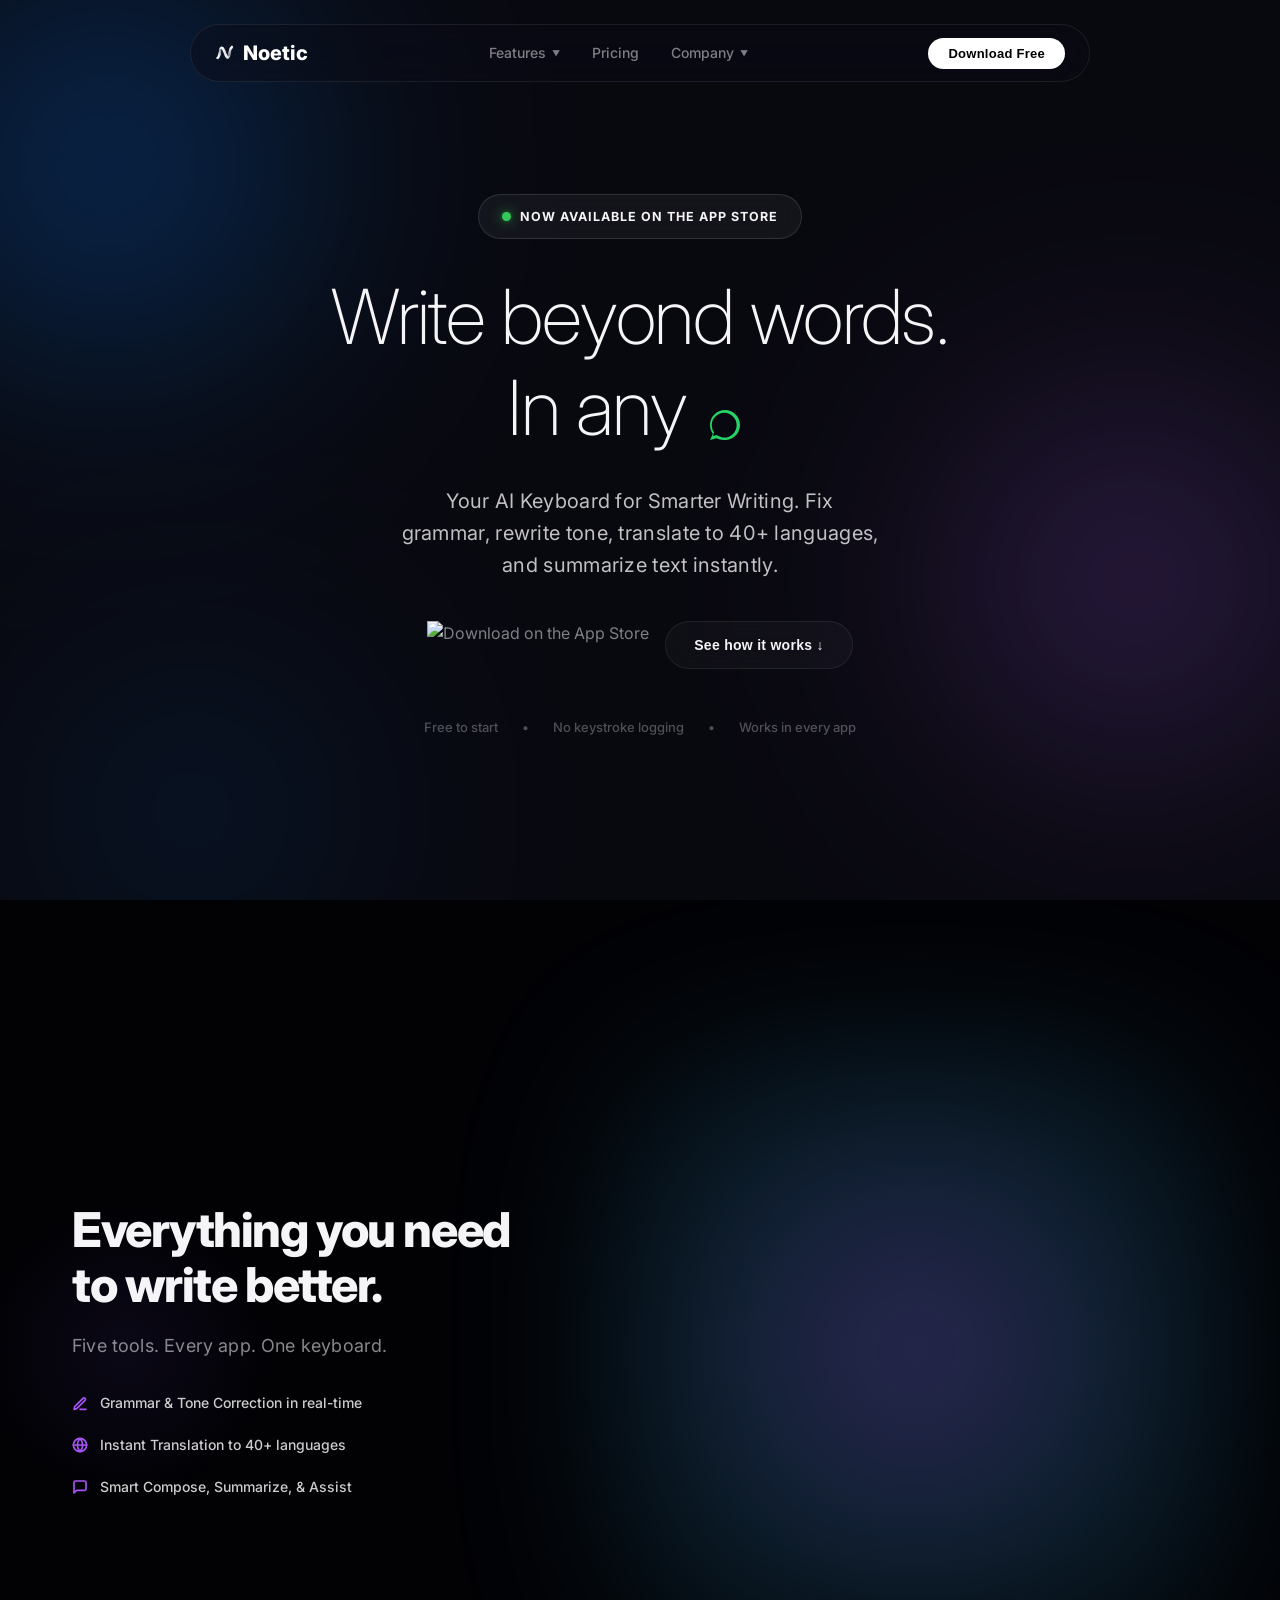
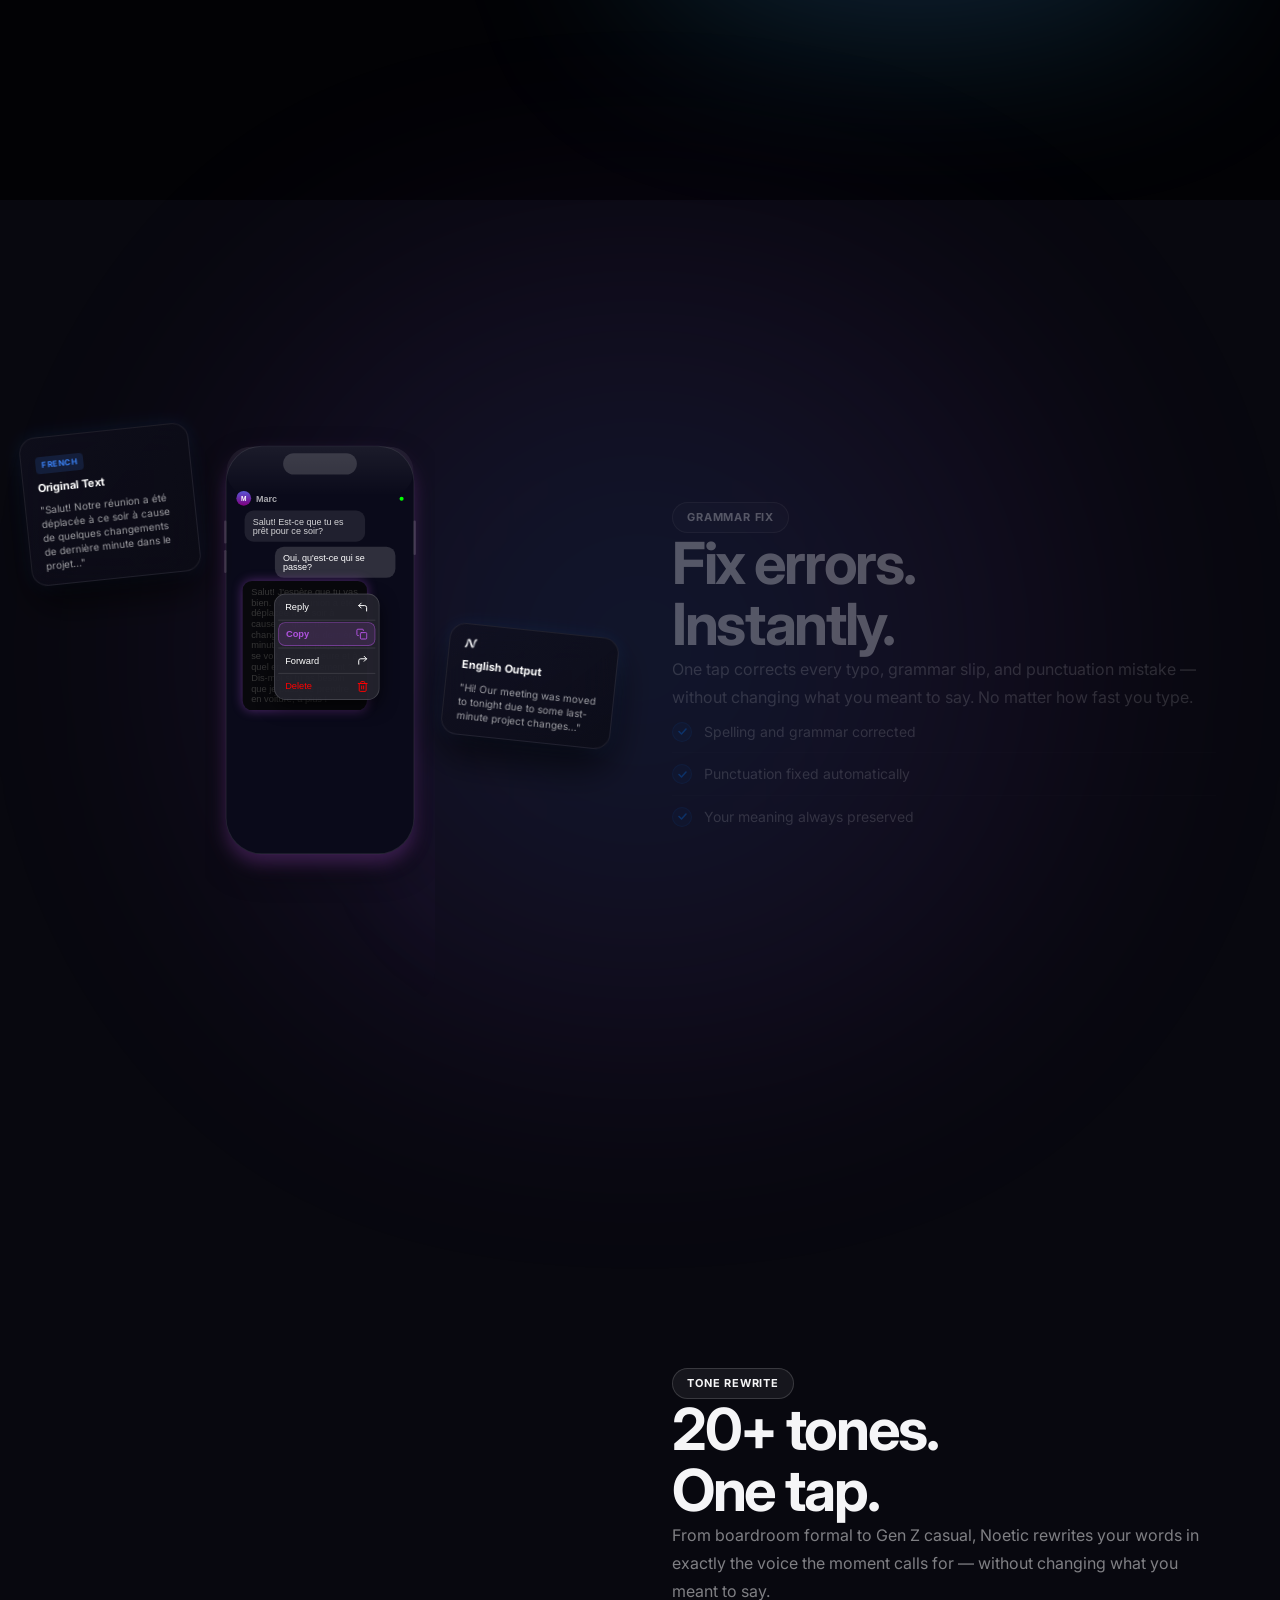
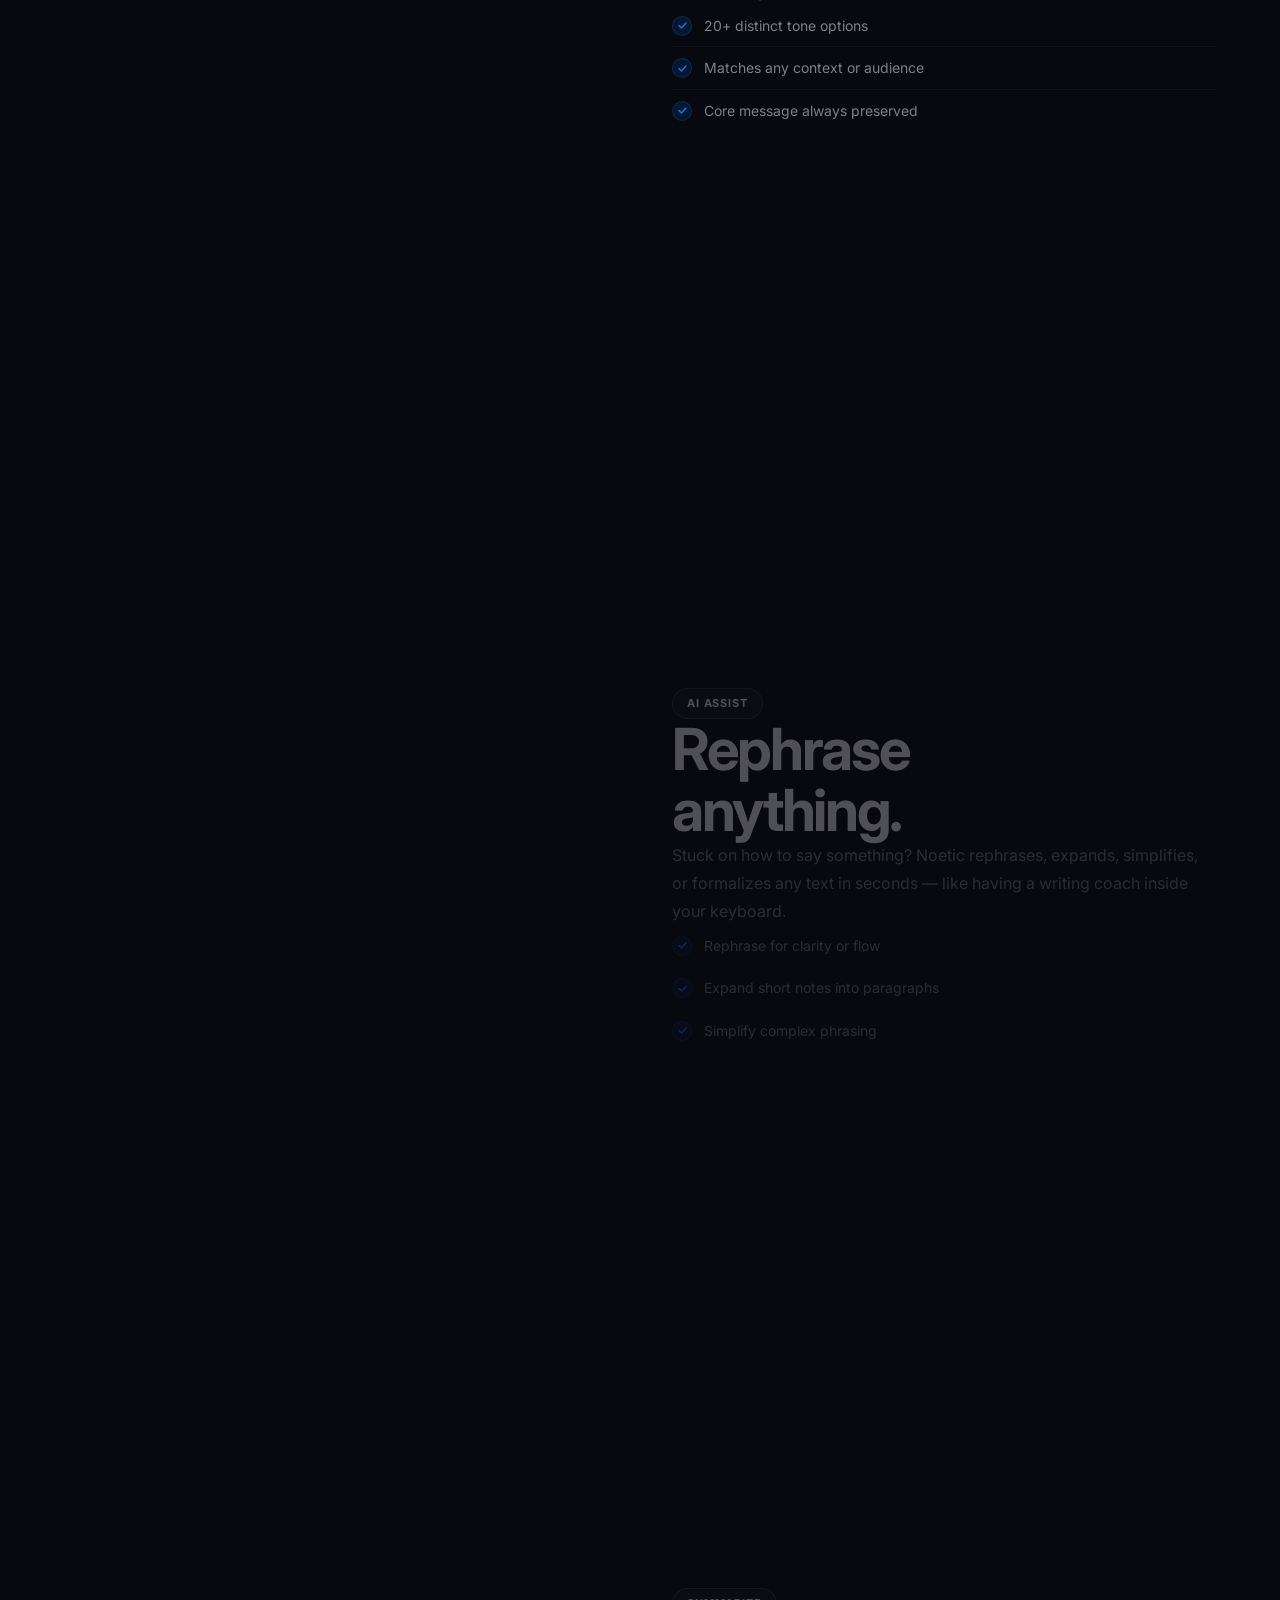
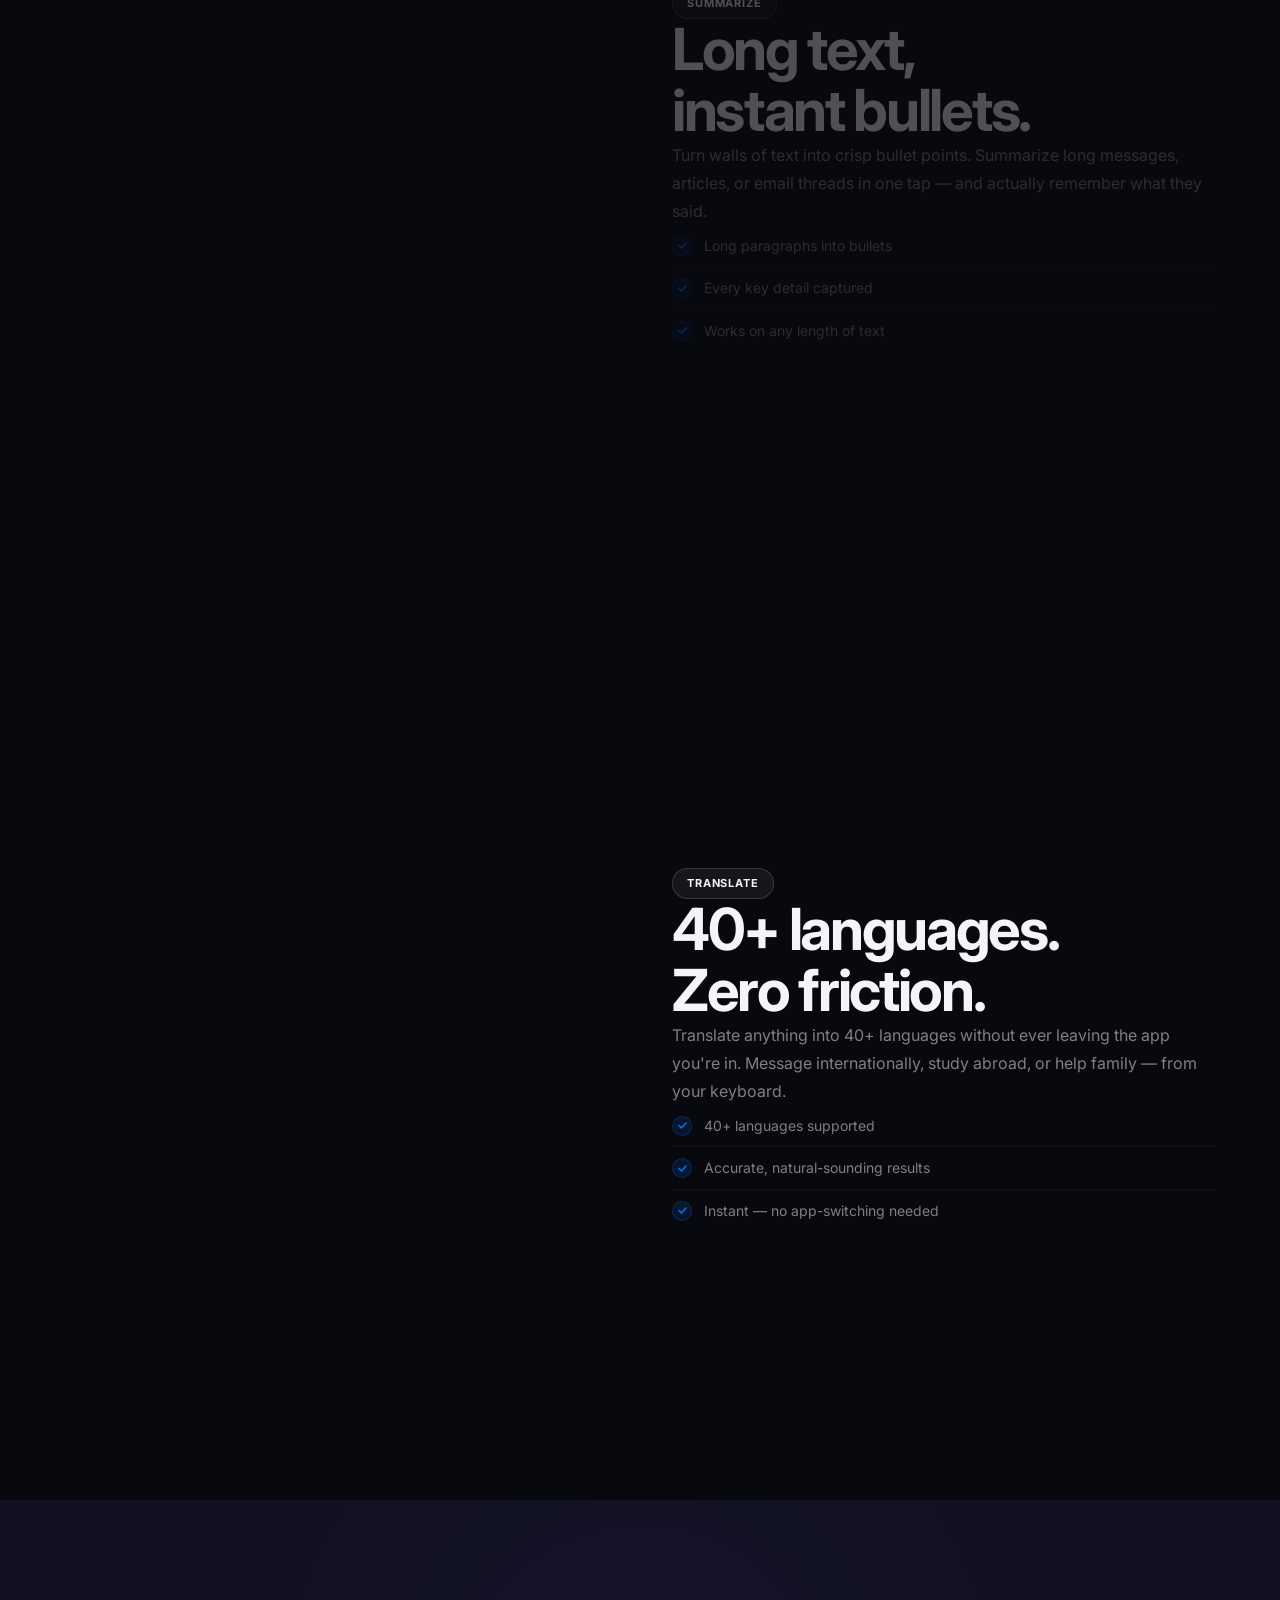
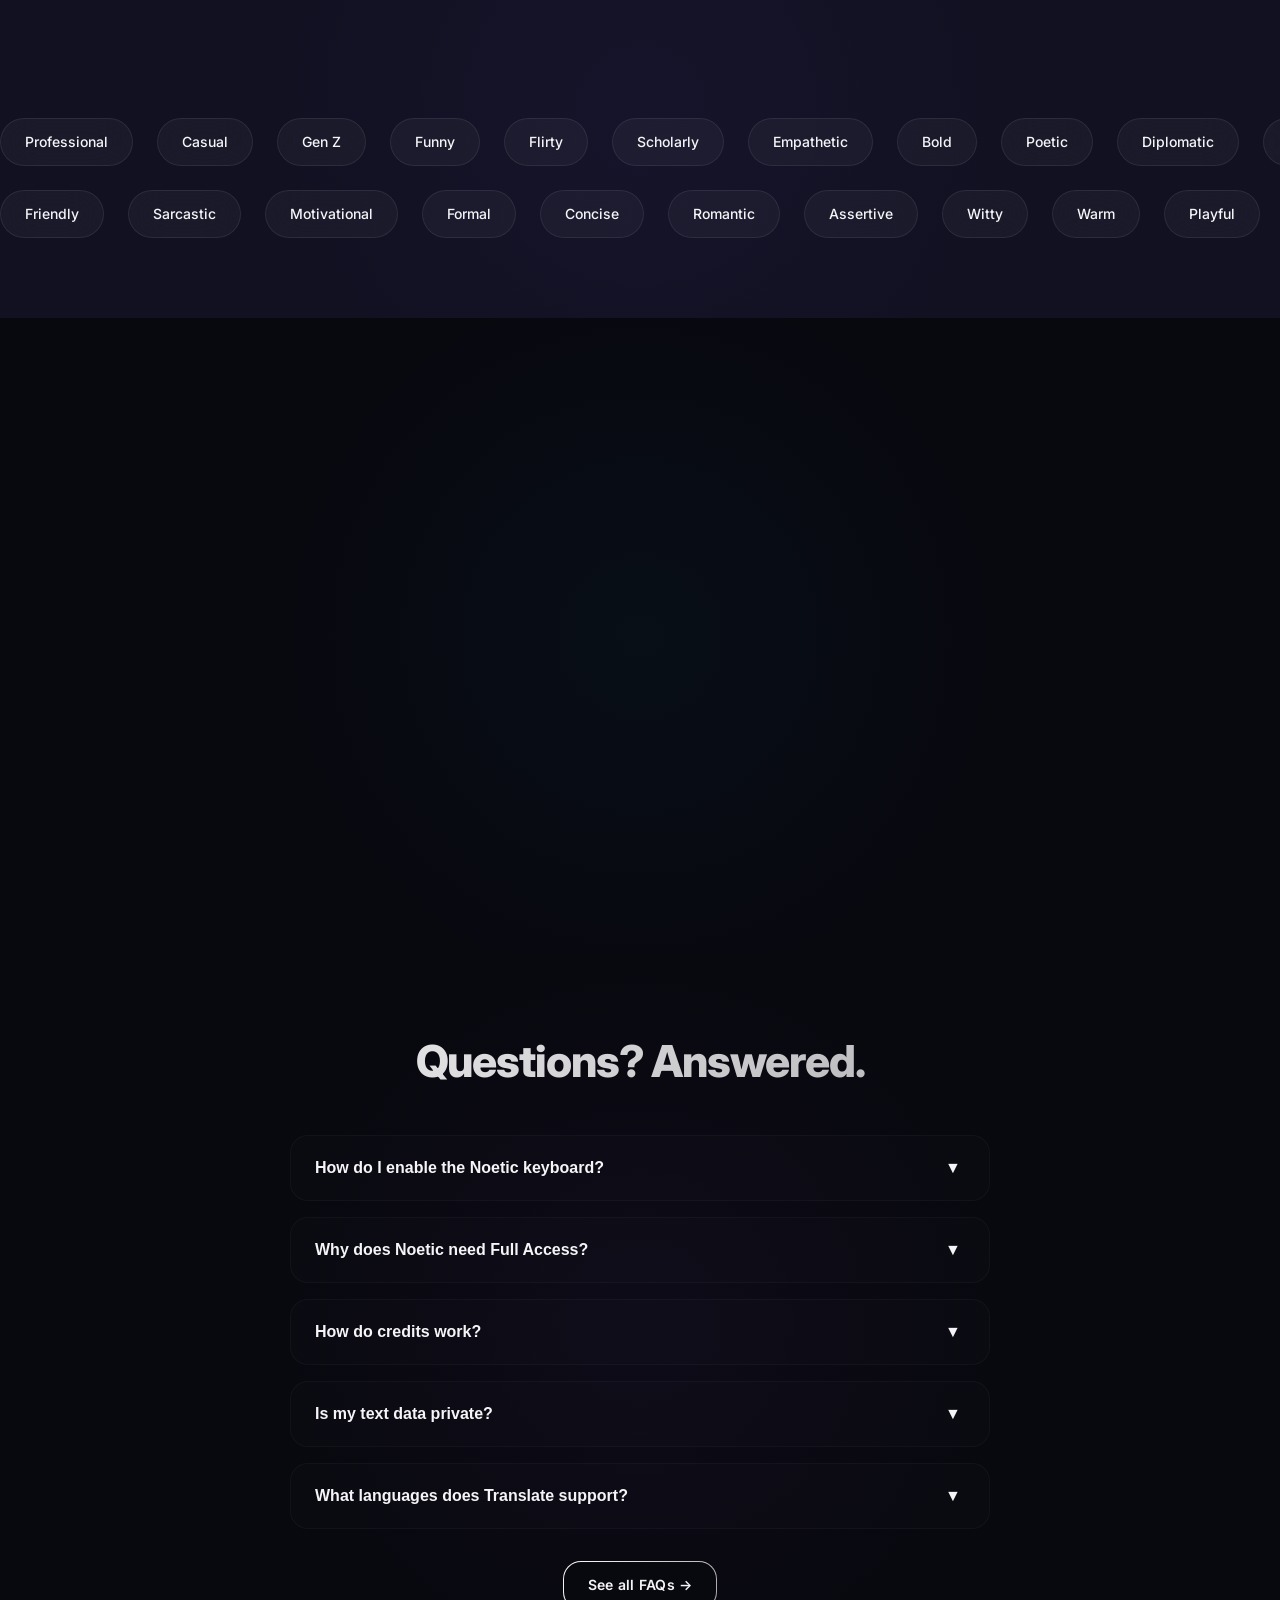
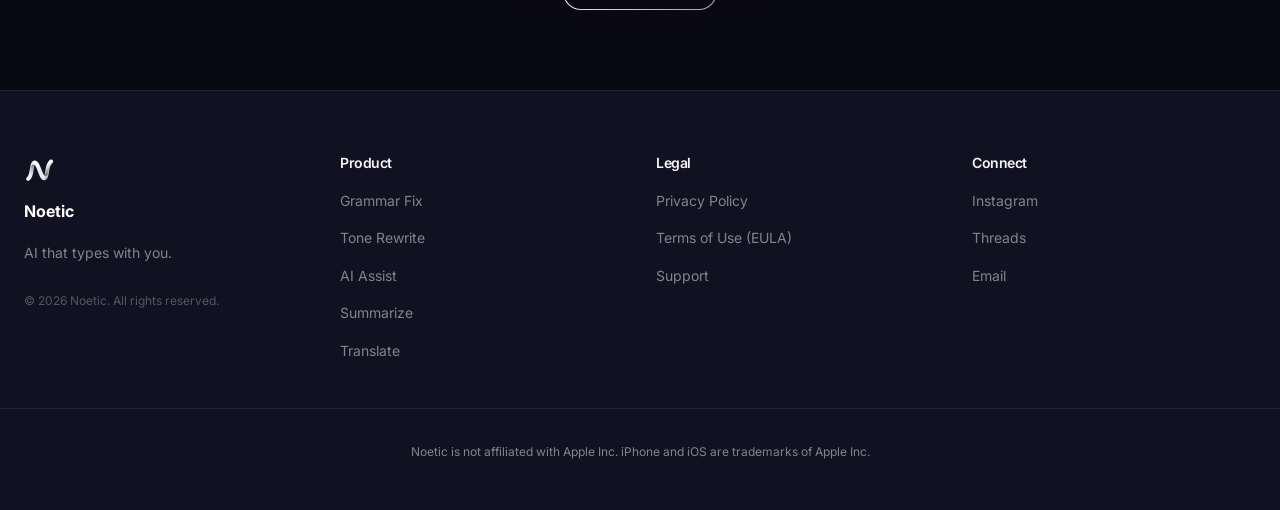
==== index.html @ 99a22c49 "style: fix subpage features navigation dropdowns, expand tones marquee edge-to-edge, and refine canv" ====
<!DOCTYPE html>
<html lang="en">
<head>
  <meta charset="UTF-8">
  <meta name="viewport" content="width=device-width, initial-scale=1.0">
  <meta name="description" content="Noetic — AI-powered keyboard for iPhone. Fix grammar, rewrite tone, translate, and more without leaving the app.">
  <meta property="og:title" content="Noetic — AI Keyboard for iPhone">
  <meta property="og:description" content="AI-powered keyboard that fixes grammar, rewrites tone, translates to 40 languages, and summarizes text.">
  <meta property="og:image" content="noetic-logo.png">
  <meta name="twitter:card" content="summary_large_image">
  <meta name="twitter:title" content="Noetic — AI Keyboard for iPhone">
  <meta name="twitter:description" content="Fix grammar, rewrite tone, translate in any app.">
  <meta name="twitter:image" content="noetic-logo.png">
  <link rel="canonical" href="https://www.noetickeyboard.com/">
  <link rel="icon" href="noetic-logo.png" media="(prefers-color-scheme: dark)">
  <link rel="icon" href="NoeticLogoblack.png" media="(prefers-color-scheme: light)">
  <meta name="theme-color" content="#08080F" media="(prefers-color-scheme: dark)">
  <meta name="theme-color" content="#FFFFFF" media="(prefers-color-scheme: light)">
  <title>Noetic — AI Keyboard for iPhone</title>
  <link rel="preconnect" href="https://fonts.googleapis.com">
  <link rel="preconnect" href="https://fonts.gstatic.com" crossorigin>
  <link href="https://fonts.googleapis.com/css2?family=Inter:wght@200;300;400;500;600;700;800&family=Sora:wght@800&display=swap" rel="stylesheet">
  <link rel="stylesheet" href="style.css?v=3">
</head>
<body>

<nav>
  <div class="nav-container">
    <div class="nav-logo" onclick="window.location.href='/'">
      <img src="noetic-logo.png" alt="Noetic Logo" class="logo-img">
      <span class="logo-text">Noetic</span>
    </div>
    <ul class="nav-links">
      <li class="nav-dropdown-wrapper">
        <a class="nav-dropdown-toggle">Features <span class="chevron">▼</span></a>
        <div class="nav-dropdown-menu">
          <a href="/#feature-grammar" class="dropdown-item">
            <svg class="dropdown-icon" viewBox="0 0 24 24" fill="none" stroke="currentColor" stroke-width="2" stroke-linecap="round" stroke-linejoin="round"><path d="M12 20h9"></path><path d="M16.5 3.5a2.121 2.121 0 0 1 3 3L7 19l-4 1 1-4L16.5 3.5z"></path></svg>
            <span class="dropdown-dot">•</span>
            <span class="dropdown-label">Grammar Fix</span>
          </a>
          <a href="/#feature-tone" class="dropdown-item">
            <svg class="dropdown-icon" viewBox="0 0 24 24" fill="none" stroke="currentColor" stroke-width="2" stroke-linecap="round" stroke-linejoin="round"><path d="M12 2a3 3 0 0 0-3 3v7a3 3 0 0 0 6 0V5a3 3 0 0 0-3-3z"></path><path d="M19 10v2a7 7 0 0 1-14 0v-2"></path><line x1="12" y1="19" x2="12" y2="22"></line></svg>
            <span class="dropdown-dot">•</span>
            <span class="dropdown-label">Tone Rewrite</span>
          </a>
          <a href="/#feature-assist" class="dropdown-item">
            <svg class="dropdown-icon" viewBox="0 0 24 24" fill="none" stroke="currentColor" stroke-width="2" stroke-linecap="round" stroke-linejoin="round"><path d="M15 4V2"></path><path d="M15 16v-2"></path><path d="M8 9h2"></path><path d="M20 9h2"></path><path d="M17.8 5.2l-1.4 1.4"></path><path d="M13.6 9.4l-1.4 1.4"></path><path d="M17.8 12.8l-1.4-1.4"></path><path d="M13.6 8.6l-1.4-1.4"></path><path d="M18 9l-4.5 4.5"></path><path d="M13 14l-6 6"></path></svg>
            <span class="dropdown-dot">•</span>
            <span class="dropdown-label">AI Assist</span>
          </a>
          <a href="/#feature-summarize" class="dropdown-item">
            <svg class="dropdown-icon" viewBox="0 0 24 24" fill="none" stroke="currentColor" stroke-width="2" stroke-linecap="round" stroke-linejoin="round"><line x1="8" y1="6" x2="21" y2="6"></line><line x1="8" y1="12" x2="21" y2="12"></line><line x1="8" y1="18" x2="21" y2="18"></line><line x1="3" y1="6" x2="3.01" y2="6"></line><line x1="3" y1="12" x2="3.01" y2="12"></line><line x1="3" y1="18" x2="3.01" y2="18"></line></svg>
            <span class="dropdown-dot">•</span>
            <span class="dropdown-label">Summarize</span>
          </a>
          <a href="/#feature-translate" class="dropdown-item">
            <svg class="dropdown-icon" viewBox="0 0 24 24" fill="none" stroke="currentColor" stroke-width="2" stroke-linecap="round" stroke-linejoin="round"><circle cx="12" cy="12" r="10"></circle><line x1="2" y1="12" x2="22" y2="12"></line><path d="M12 2a15.3 15.3 0 0 1 4 10 15.3 15.3 0 0 1-4 10 15.3 15.3 0 0 1-4-10 15.3 15.3 0 0 1 4-10z"></path></svg>
            <span class="dropdown-dot">•</span>
            <span class="dropdown-label">Translate</span>
          </a>
        </div>
      </li>
      <li><a href="pricing">Pricing</a></li>
      <li class="nav-dropdown-wrapper">
        <a class="nav-dropdown-toggle">Company <span class="chevron">▼</span></a>
        <div class="nav-dropdown-menu">
          <a href="support" class="dropdown-item">
            <svg class="dropdown-icon" viewBox="0 0 24 24" fill="none" stroke="currentColor" stroke-width="2" stroke-linecap="round" stroke-linejoin="round"><path d="M4 4h16c1.1 0 2 .9 2 2v12c0 1.1-.9 2-2 2H4c-1.1 0-2-.9-2-2V6c0-1.1.9-2 2-2z"></path><polyline points="22,6 12,13 2,6"></polyline></svg>
            <span class="dropdown-dot">•</span>
            <span class="dropdown-label">Contact</span>
          </a>
          <a href="about" class="dropdown-item">
            <svg class="dropdown-icon" viewBox="0 0 24 24" fill="none" stroke="currentColor" stroke-width="2" stroke-linecap="round" stroke-linejoin="round"><circle cx="12" cy="12" r="10"></circle><line x1="12" y1="16" x2="12" y2="12"></line><line x1="12" y1="8" x2="12.01" y2="8"></line></svg>
            <span class="dropdown-dot">•</span>
            <span class="dropdown-label">About</span>
          </a>
          <a href="support" class="dropdown-item">
            <svg class="dropdown-icon" viewBox="0 0 24 24" fill="none" stroke="currentColor" stroke-width="2" stroke-linecap="round" stroke-linejoin="round"><circle cx="12" cy="12" r="10"></circle><path d="M9.09 9a3 3 0 0 1 5.83 1c0 2-3 3-3 3"></path><line x1="12" y1="17" x2="12.01" y2="17"></line></svg>
            <span class="dropdown-dot">•</span>
            <span class="dropdown-label">FAQ</span>
          </a>
          <a href="privacy" class="dropdown-item">
            <svg class="dropdown-icon" viewBox="0 0 24 24" fill="none" stroke="currentColor" stroke-width="2" stroke-linecap="round" stroke-linejoin="round"><rect x="3" y="11" width="18" height="11" rx="2" ry="2"></rect><path d="M7 11V7a5 5 0 0 1 10 0v4"></path></svg>
            <span class="dropdown-dot">•</span>
            <span class="dropdown-label">Privacy policy</span>
          </a>
          <a href="terms" class="dropdown-item">
            <svg class="dropdown-icon" viewBox="0 0 24 24" fill="none" stroke="currentColor" stroke-width="2" stroke-linecap="round" stroke-linejoin="round"><circle cx="12" cy="12" r="10"></circle><line x1="12" y1="8" x2="12" y2="16"></line><path d="M16 8h-4a2 2 0 0 0 0 4h4a2 2 0 0 1 0 4h-4"></path></svg>
            <span class="dropdown-dot">•</span>
            <span class="dropdown-label">Terms of Use</span>
          </a>
        </div>
      </li>
    </ul>
    <button class="btn btn-primary nav-cta" onclick="window.location.href='#'">Download Free</button>
    <button class="hamburger">
      <span></span>
      <span></span>
      <span></span>
    </button>
  </div>
  <div class="nav-mobile">
    <ul>
      <li><a href="/#features">Features</a></li>
      <li class="mobile-sub-link"><a href="/#feature-grammar">• Grammar Fix</a></li>
      <li class="mobile-sub-link"><a href="/#feature-tone">• Tone Rewrite</a></li>
      <li class="mobile-sub-link"><a href="/#feature-assist">• AI Assist</a></li>
      <li class="mobile-sub-link"><a href="/#feature-summarize">• Summarize</a></li>
      <li class="mobile-sub-link"><a href="/#feature-translate">• Translate</a></li>
      <li><a href="pricing">Pricing</a></li>
      <li style="border-top: 1px solid rgba(255,255,255,0.05); padding-top: 10px; margin-top: 10px; font-weight: bold; color: var(--text-tertiary); font-size: 11px; letter-spacing: 0.05em; text-transform: uppercase;">Company</li>
      <li><a href="about">About</a></li>
      <li><a href="support">Support</a></li>
      <li><a href="support">FAQ</a></li>
      <li><a href="privacy">Privacy Policy</a></li>
      <li><a href="terms">Terms of Use</a></li>
      <li><button class="btn btn-primary" style="width: 100%; margin-top: 15px;" onclick="window.location.href='#'">Download Free</button></li>
    </ul>
  </div>
</nav>

<div class="snap-presentation-cylinder">

  <section class="section-hero">
    <div class="orb orb-1"></div>
    <div class="orb orb-2"></div>
    <div class="orb orb-3"></div>
    
    <div class="hero-content">
      
      <!-- App Store Pulse Badge -->
      <div class="badge-pill-wrap">
        <div class="badge-pill">
          <span class="badge-pulse-dot"></span>
          <span class="badge-text">NOW AVAILABLE ON THE APP STORE</span>
        </div>
      </div>
      
      <!-- Headline -->
      <h1 class="hero-headline">
        Write beyond words.<br>
        In any <span id="word-swap">app.</span>
      </h1>
      
      <!-- Secondary Description -->
      <p class="hero-desc">
        Your AI Keyboard for Smarter Writing. Fix grammar, rewrite tone, translate to 40+ languages, and summarize text instantly.
      </p>
      
      <!-- Call to Action Buttons -->
      <div class="hero-cta-wrap">
        <a href="#" class="btn-download-badge">
          <img src="https://developer.apple.com/assets/elements/badges/download-on-the-app-store.svg" alt="Download on the App Store">
        </a>
        <button class="btn btn-secondary" onclick="document.querySelector('#features').scrollIntoView({behavior: 'smooth'});">
          See how it works ↓
        </button>
      </div>
      
      <!-- Bottom Metadata Links -->
      <div class="hero-meta">
        <span>Free to start</span>
        <span>•</span>
        <span>No keystroke logging</span>
        <span>•</span>
        <span>Works in every app</span>
      </div>
      
    </div>
  </section>

  <section class="section features-intro-slide" id="features">
    <div class="container universe-split-container">
      <div class="universe-text-side">
        <h2 class="universe-headline reveal" id="universe-headline">Everything you need to write better.</h2>
        <p class="universe-subheadline reveal" id="universe-subheadline" style="transition-delay: 0.3s;">Five tools. Every app. One keyboard.</p>
        <ul class="universe-features-list reveal" style="transition-delay: 0.4s;">
          <li>
            <svg viewBox="0 0 24 24" fill="none" stroke="currentColor" stroke-width="2.5" stroke-linecap="round" stroke-linejoin="round"><path d="M12 20h9"></path><path d="M16.5 3.5a2.121 2.121 0 0 1 3 3L7 19l-4 1 1-4L16.5 3.5z"></path></svg>
            <span>Grammar &amp; Tone Correction in real-time</span>
          </li>
          <li>
            <svg viewBox="0 0 24 24" fill="none" stroke="currentColor" stroke-width="2.5" stroke-linecap="round" stroke-linejoin="round"><circle cx="12" cy="12" r="10"></circle><line x1="2" y1="12" x2="22" y2="12"></line><path d="M12 2a15.3 15.3 0 0 1 4 10 15.3 15.3 0 0 1-4 10 15.3 15.3 0 0 1-4-10 15.3 15.3 0 0 1 4-10z"></path></svg>
            <span>Instant Translation to 40+ languages</span>
          </li>
          <li>
            <svg viewBox="0 0 24 24" fill="none" stroke="currentColor" stroke-width="2.5" stroke-linecap="round" stroke-linejoin="round"><path d="M21 15a2 2 0 0 1-2 2H7l-4 4V5a2 2 0 0 1 2-2h14a2 2 0 0 1 2 2z"></path></svg>
            <span>Smart Compose, Summarize, &amp; Assist</span>
          </li>
        </ul>
      </div>
      <div class="universe-animation-side">
        <div class="universe-container">
          <!-- Ambient lighting behind rings (Signature Move Aurora) -->
          <div class="universe-aurora"></div>
          <canvas id="noetic-universe-canvas"></canvas>
        </div>
      </div>
    </div>
  </section>

  <div class="pinned-showcase-container" id="features-showcase">
    <!-- Full-Width Background Glow Aura -->
    <div class="showcase-bg-glow-wrapper">
      <div class="showcase-bg-glow-sticky-container">
        <div class="showcase-bg-glow glow-grammar active" data-glow="grammar"></div>
        <div class="showcase-bg-glow glow-tone" data-glow="tone"></div>
        <div class="showcase-bg-glow glow-assist" data-glow="assist"></div>
        <div class="showcase-bg-glow glow-summarize" data-glow="summarize"></div>
        <div class="showcase-bg-glow glow-translate" data-glow="translate"></div>
      </div>
    </div>
    
    <!-- Desktop Pinned Sticky Frame (hidden on mobile) -->
    <div class="showcase-sticky-panel">
      <div class="premium-glass-frame-wrap">
        <div class="premium-glass-frame">
          <div class="glass-frame-glow glow-blue" id="showcase-glow-indicator"></div>
          <div class="glass-demo-iframes">
            <iframe src="demo-grammar.html" class="showcase-iframe" data-feature="grammar" width="230" height="720" frameborder="0" scrolling="no" allowtransparency="true" loading="eager"></iframe>
            <iframe src="demo-tone.html" class="showcase-iframe" data-feature="tone" width="230" height="720" frameborder="0" scrolling="no" allowtransparency="true" loading="eager"></iframe>
            <iframe src="demo-assist.html" class="showcase-iframe" data-feature="assist" width="230" height="720" frameborder="0" scrolling="no" allowtransparency="true" loading="eager"></iframe>
            <iframe src="demo-summarize.html" class="showcase-iframe" data-feature="summarize" width="230" height="720" frameborder="0" scrolling="no" allowtransparency="true" loading="eager"></iframe>
            <iframe src="demo-translate.html" class="showcase-iframe" data-feature="translate" width="230" height="720" frameborder="0" scrolling="no" allowtransparency="true" loading="eager"></iframe>
            
            <!-- Floating cards for Grammar Fix -->
            <div class="showcase-floating-card card-grammar-draft">
              <div class="card-tag">DRAFT</div>
              <div class="card-title">Typo Detected</div>
              <div class="card-content">
                "yea sure, weather might <span class="error-word">effect</span> traffic so <span class="error-word">ill</span> let u <span class="error-word">no</span>"
              </div>
            </div>
            
            <div class="showcase-floating-card card-grammar-stats">
              <img src="noetic-logo.png" alt="Noetic Logo" class="card-logo-icon">
              <div class="card-title">Auto-Correction</div>
              <div class="card-content">
                <strong>3 errors</strong> analyzed and corrected in real-time.
              </div>
            </div>

            <!-- Floating cards for Tone Rewrite -->
            <div class="showcase-floating-card card-tone-draft">
              <div class="card-tag">DRAFT</div>
              <div class="card-title">Casual Draft</div>
              <div class="card-content">
                "can you send me the project report <span class="casual-phrase">whenever you get a chance</span> today"
              </div>
            </div>
            
            <div class="showcase-floating-card card-tone-fixed">
              <img src="noetic-logo.png" alt="Noetic Logo" class="card-logo-icon">
              <div class="card-title">Professional</div>
              <div class="card-content">
                "Could you please forward the project report at your earliest convenience today?"
              </div>
            </div>

            <!-- Floating cards for AI Assist -->
            <div class="showcase-floating-card card-assist-draft">
              <div class="card-tag">PROMPT</div>
              <div class="card-title">Brief Notes</div>
              <div class="card-content">
                "apology message for <span class="assist-phrase">not attending classes today</span>"
              </div>
            </div>
            
            <div class="showcase-floating-card card-assist-fixed">
              <img src="noetic-logo.png" alt="Noetic Logo" class="card-logo-icon">
              <div class="card-title">Smart Compose</div>
              <div class="card-content">
                "Dear Professor, I sincerely apologize for missing today's lecture. I will review the course notes to ensure I am fully caught up."
              </div>
            </div>

            <!-- Floating cards for Summarize Text -->
            <div class="showcase-floating-card card-summarize-draft">
              <div class="card-tag">CLIPBOARD</div>
              <div class="card-title">Long Passage</div>
              <div class="card-content">
                "The launch event has been shifted... we have to push the date to next Wednesday, June 3rd at 10:00 AM at the San Francisco office..."
              </div>
            </div>
            
            <div class="showcase-floating-card card-summarize-fixed">
              <img src="noetic-logo.png" alt="Noetic Logo" class="card-logo-icon">
              <div class="card-title">Bullet Summary</div>
              <div class="card-content">
                • Launch shifted to Wed, Jun 3rd at 10:00 AM<br>
                • Location: San Francisco office<br>
                • Reason: UI and onboarding adjustments
              </div>
            </div>

            <!-- Floating cards for Translate App -->
            <div class="showcase-floating-card card-translate-draft">
              <div class="card-tag">FRENCH</div>
              <div class="card-title">Original Text</div>
              <div class="card-content">
                "Salut! Notre réunion a été déplacée à ce soir à cause de quelques changements de dernière minute dans le projet..."
              </div>
            </div>
            
            <div class="showcase-floating-card card-translate-fixed">
              <img src="noetic-logo.png" alt="Noetic Logo" class="card-logo-icon">
              <div class="card-title">English Output</div>
              <div class="card-content">
                "Hi! Our meeting was moved to tonight due to some last-minute project changes..."
              </div>
            </div>
          </div>
        </div>
      </div>
    </div>

    <!-- Scrolling Text Column -->
    <div class="showcase-scroll-column">
      
      <!-- Grammar Fix -->
      <div class="showcase-text-block active" data-feature="grammar" id="feature-grammar">
        <div class="showcase-text-inner">
          <div class="feat-chip feat-chip-blue">Grammar Fix</div>
          <h3 class="feat-h3">Fix errors.<br>Instantly.</h3>
          <p class="feat-p">One tap corrects every typo, grammar slip, and punctuation mistake — without changing what you meant to say. No matter how fast you type.</p>
          <ul class="feat-list">
            <li>Spelling and grammar corrected</li>
            <li>Punctuation fixed automatically</li>
            <li>Your meaning always preserved</li>
          </ul>
        </div>
        <div class="mobile-only-demo-wrap">
          <div class="feature-glow glow-blue"></div>
          <iframe src="demo-grammar.html" width="230" height="720" frameborder="0" scrolling="no" allowtransparency="true" loading="lazy"></iframe>
        </div>
      </div>

      <!-- Tone Rewrite -->
      <div class="showcase-text-block" data-feature="tone" id="feature-tone">
        <div class="showcase-text-inner">
          <div class="feat-chip feat-chip-violet">Tone Rewrite</div>
          <h3 class="feat-h3">20+ tones.<br>One tap.</h3>
          <p class="feat-p">From boardroom formal to Gen Z casual, Noetic rewrites your words in exactly the voice the moment calls for — without changing what you meant to say.</p>
          <ul class="feat-list">
            <li>20+ distinct tone options</li>
            <li>Matches any context or audience</li>
            <li>Core message always preserved</li>
          </ul>
        </div>
        <div class="mobile-only-demo-wrap">
          <div class="feature-glow glow-violet"></div>
          <iframe src="demo-tone.html" width="230" height="720" frameborder="0" scrolling="no" allowtransparency="true" loading="lazy"></iframe>
        </div>
      </div>

      <!-- AI Assist -->
      <div class="showcase-text-block" data-feature="assist" id="feature-assist">
        <div class="showcase-text-inner">
          <div class="feat-chip feat-chip-blue">AI Assist</div>
          <h3 class="feat-h3">Rephrase<br>anything.</h3>
          <p class="feat-p">Stuck on how to say something? Noetic rephrases, expands, simplifies, or formalizes any text in seconds — like having a writing coach inside your keyboard.</p>
          <ul class="feat-list">
            <li>Rephrase for clarity or flow</li>
            <li>Expand short notes into paragraphs</li>
            <li>Simplify complex phrasing</li>
          </ul>
        </div>
        <div class="mobile-only-demo-wrap">
          <div class="feature-glow glow-mixed"></div>
          <iframe src="demo-assist.html" width="230" height="720" frameborder="0" scrolling="no" allowtransparency="true" loading="lazy"></iframe>
        </div>
      </div>

      <!-- Summarize -->
      <div class="showcase-text-block" data-feature="summarize" id="feature-summarize">
        <div class="showcase-text-inner">
          <div class="feat-chip feat-chip-gold">Summarize</div>
          <h3 class="feat-h3">Long text,<br>instant bullets.</h3>
          <p class="feat-p">Turn walls of text into crisp bullet points. Summarize long messages, articles, or email threads in one tap — and actually remember what they said.</p>
          <ul class="feat-list">
            <li>Long paragraphs into bullets</li>
            <li>Every key detail captured</li>
            <li>Works on any length of text</li>
          </ul>
        </div>
        <div class="mobile-only-demo-wrap">
          <div class="feature-glow glow-gold"></div>
          <iframe src="demo-summarize.html" width="230" height="720" frameborder="0" scrolling="no" allowtransparency="true" loading="lazy"></iframe>
        </div>
      </div>

      <!-- Translate -->
      <div class="showcase-text-block" data-feature="translate" id="feature-translate">
        <div class="showcase-text-inner">
          <div class="feat-chip feat-chip-blue">Translate</div>
          <h3 class="feat-h3">40+ languages.<br>Zero friction.</h3>
          <p class="feat-p">Translate anything into 40+ languages without ever leaving the app you're in. Message internationally, study abroad, or help family — from your keyboard.</p>
          <ul class="feat-list">
            <li>40+ languages supported</li>
            <li>Accurate, natural-sounding results</li>
            <li>Instant — no app-switching needed</li>
          </ul>
        </div>
        <div class="mobile-only-demo-wrap">
          <div class="feature-glow glow-blue"></div>
          <iframe src="demo-translate.html" width="230" height="720" frameborder="0" scrolling="no" allowtransparency="true" loading="lazy"></iframe>
        </div>
      </div>

    </div>
  </div>

</div> <div class="continuous-scroll-wrapper">

  <section class="section continuous-section" style="background: var(--bg-alt); padding: 5rem 0; overflow: hidden;">
    <div class="container reveal">
      <h2 style="text-align: center; margin-bottom: 0.5rem;">20+ Tones. One tap.</h2>
      <p style="text-align: center; color: var(--text-secondary); margin-bottom: 3rem; font-size: 16px;">From boardroom to group chat — Noetic matches your voice.</p>
    </div>
    
    <div class="marquee" style="margin-bottom: 1.5rem;">
      <div class="marquee-track">
        <span class="tone-pill">Professional</span>
        <span class="tone-pill">Casual</span>
        <span class="tone-pill">Gen Z</span>
        <span class="tone-pill">Funny</span>
        <span class="tone-pill">Flirty</span>
        <span class="tone-pill">Scholarly</span>
        <span class="tone-pill">Empathetic</span>
        <span class="tone-pill">Bold</span>
        <span class="tone-pill">Poetic</span>
        <span class="tone-pill">Diplomatic</span>
        <span class="tone-pill">Professional</span>
        <span class="tone-pill">Casual</span>
        <span class="tone-pill">Gen Z</span>
        <span class="tone-pill">Funny</span>
        <span class="tone-pill">Flirty</span>
        <span class="tone-pill">Scholarly</span>
        <span class="tone-pill">Empathetic</span>
        <span class="tone-pill">Bold</span>
        <span class="tone-pill">Poetic</span>
        <span class="tone-pill">Diplomatic</span>
      </div>
    </div>
    
    <div class="marquee">
      <div class="marquee-track reverse">
        <span class="tone-pill">Friendly</span>
        <span class="tone-pill">Sarcastic</span>
        <span class="tone-pill">Motivational</span>
        <span class="tone-pill">Formal</span>
        <span class="tone-pill">Concise</span>
        <span class="tone-pill">Romantic</span>
        <span class="tone-pill">Assertive</span>
        <span class="tone-pill">Witty</span>
        <span class="tone-pill">Warm</span>
        <span class="tone-pill">Playful</span>
        <span class="tone-pill">Friendly</span>
        <span class="tone-pill">Sarcastic</span>
        <span class="tone-pill">Motivational</span>
        <span class="tone-pill">Formal</span>
        <span class="tone-pill">Concise</span>
        <span class="tone-pill">Romantic</span>
        <span class="tone-pill">Assertive</span>
        <span class="tone-pill">Witty</span>
        <span class="tone-pill">Warm</span>
        <span class="tone-pill">Playful</span>
      </div>
    </div>
  </section>


  <section class="section continuous-section" style="background: var(--bg); padding: 5rem 0;">
    <div class="container reveal">
      <h2 style="text-align: center; margin-bottom: 0.5rem;">We never read your keyboard.</h2>
      <p style="text-align: center; color: var(--text-secondary); margin-bottom: 3rem; font-size: 16px;">Full Access is needed for AI network requests — not for logging. Passwords, messages, and browsing are never accessible to us.</p>
      
      <div style="display: grid; grid-template-columns: repeat(auto-fit, minmax(250px, 1fr)); gap: 1.5rem;" class="reveal-group">
        <div class="glass" style="padding: 2rem; border-radius: var(--radius-lg);">
          <div style="font-size: 2rem; margin-bottom: 1rem;">🔒</div>
          <h3 style="font-size: 16px; margin-bottom: 0.75rem; font-weight: 600;">No keystrokes logged</h3>
          <p style="font-size: 14px; color: var(--text-tertiary);">We only process text when you explicitly tap a button. Passive monitoring is impossible by design.</p>
        </div>
        
        <div class="glass" style="padding: 2rem; border-radius: var(--radius-lg);">
          <div style="font-size: 2rem; margin-bottom: 1rem;">🛡</div>
          <h3 style="font-size: 16px; margin-bottom: 0.75rem; font-weight: 600;">Passwords never seen</h3>
          <p style="font-size: 14px; color: var(--text-tertiary);">iOS isolates password fields completely. Our keyboard cannot access them.</p>
        </div>
        
        <div class="glass" style="padding: 2rem; border-radius: var(--radius-lg);">
          <div style="font-size: 2rem; margin-bottom: 1rem;">🗑</div>
          <h3 style="font-size: 16px; margin-bottom: 0.75rem; font-weight: 600;">Text not stored</h3>
          <p style="font-size: 14px; color: var(--text-tertiary);">Your text is processed for the AI request and immediately discarded. We retain nothing.</p>
        </div>
        
        <div class="glass" style="padding: 2rem; border-radius: var(--radius-lg);">
          <div style="font-size: 2rem; margin-bottom: 1rem;">🔐</div>
          <h3 style="font-size: 16px; margin-bottom: 0.75rem; font-weight: 600;">Encrypted everywhere</h3>
          <p style="font-size: 14px; color: var(--text-tertiary);">All communication uses HTTPS/TLS. Your data is protected in transit.</p>
        </div>
      </div>
      
      <div style="text-align: center; margin-top: 2rem;">
        <a href="privacy" style="color: var(--text-secondary); text-decoration: underline;">Read our full Privacy Policy →</a>
      </div>
    </div>
  </section>

  <section class="section continuous-section" style="background: var(--bg); padding: 5rem 0;">
    <div class="container reveal">
      <h2 style="text-align: center; margin-bottom: 3rem;">Questions? Answered.</h2>
      
      <div style="max-width: 700px; margin: 0 auto;">
        <div class="accordion-item">
          <button class="accordion-header">
            <span>How do I enable the Noetic keyboard?</span>
            <div class="accordion-chevron">▼</div>
          </button>
          <div class="accordion-content">
            <div class="accordion-text">Settings → General → Keyboard → Keyboards → Add New Keyboard → Noetic. Then tap Noetic in the list and enable "Allow Full Access."</div>
          </div>
        </div>
        
        <div class="accordion-item">
          <button class="accordion-header">
            <span>Why does Noetic need Full Access?</span>
            <div class="accordion-chevron">▼</div>
          </button>
          <div class="accordion-content">
            <div class="accordion-text">Full Access allows the keyboard to connect to the internet for AI processing. Without it, the AI tools cannot function. This permission is never used to log your keystrokes or access your private data.</div>
          </div>
        </div>
        
        <div class="accordion-item">
          <button class="accordion-header">
            <span>How do credits work?</span>
            <div class="accordion-chevron">▼</div>
          </button>
          <div class="accordion-content">
            <div class="accordion-text">Every AI action uses one credit. Free users receive a daily credit allowance that resets at midnight. You can earn extra credits by watching a short rewarded video. Pro and Premium subscribers get higher daily limits or unlimited usage.</div>
          </div>
        </div>
        
        <div class="accordion-item">
          <button class="accordion-header">
            <span>Is my text data private?</span>
            <div class="accordion-chevron">▼</div>
          </button>
          <div class="accordion-content">
            <div class="accordion-text">Yes. We only send text to our AI when you explicitly tap an action button. We never log what you type passively. Processed text is discarded immediately and not stored.</div>
          </div>
        </div>
        
        <div class="accordion-item">
          <button class="accordion-header">
            <span>What languages does Translate support?</span>
            <div class="accordion-chevron">▼</div>
          </button>
          <div class="accordion-content">
            <div class="accordion-text">English, Hindi, Spanish, French, German, Arabic, Chinese, Japanese, Korean, Portuguese, Tamil, Telugu, Malayalam, Bengali, Kannada, Italian, and 24+ more — 40+ languages total.</div>
          </div>
        </div>
      </div>
      
      <div style="text-align: center; margin-top: 2rem;">
        <a href="support" class="btn btn-ghost" style="display: inline-flex;">See all FAQs →</a>
      </div>
    </div>
  </section>

  <footer>
    <div class="footer-content">
      <div class="footer-column">
        <div class="footer-logo">
          <img src="noetic-logo.png" alt="Noetic" class="logo-img" style="width: 32px; height: 32px;" loading="lazy">
          <span class="logo-text" style="font-weight: 700;">Noetic</span>
          <p class="footer-tagline">AI that types with you.</p>
          <p class="footer-copyright">© 2026 Noetic. All rights reserved.</p>
        </div>
      </div>
      
      <div class="footer-column">
        <h4>Product</h4>
        <ul>
          <li><a href="#feature-grammar" class="snap-deep-link">Grammar Fix</a></li>
          <li><a href="#feature-tone" class="snap-deep-link">Tone Rewrite</a></li>
          <li><a href="#feature-assist" class="snap-deep-link">AI Assist</a></li>
          <li><a href="#feature-summarize" class="snap-deep-link">Summarize</a></li>
          <li><a href="#feature-translate" class="snap-deep-link">Translate</a></li>
        </ul>
      </div>

      <div class="footer-column">
        <h4>Legal</h4>
        <ul>
          <li><a href="privacy">Privacy Policy</a></li>
          <li><a href="terms">Terms of Use (EULA)</a></li>
          <li><a href="support">Support</a></li>
        </ul>
      </div>
      
      <div class="footer-column">
        <h4>Connect</h4>
        <ul>
          <li><a href="https://www.instagram.com/noetic_aikeyboard" target="_blank" rel="noopener noreferrer">Instagram</a></li>
          <li><a href="https://www.threads.com/@noetic_aikeyboard" target="_blank" rel="noopener noreferrer">Threads</a></li>
          <li><a href="mailto:noeticaikeyboard@gmail.com?subject=Reaching%20out%20to%20Noetic&body=Hi%20Noetic%20Team,%0A%0AThank%20you%20for%20reaching%20out%20to%20us!%20" target="_blank">Email</a></li>
        </ul>
      </div>
    </div>
    
    <div class="footer-bottom">
      <p>Noetic is not affiliated with Apple Inc. iPhone and iOS are trademarks of Apple Inc.</p>
    </div>
  </footer>

</div> <script src="animations.js"></script>
</body>
</html>
<!-- Vercel Trigger 2 -->
---- style.css ----
/* CSS RESET */
* {
  margin: 0;
  padding: 0;
  box-sizing: border-box;
}

html {
  scroll-behavior: smooth;
  
}

:root {
  --nav-height: 64px;
  /* Colors */
  --bg: #08080F;
  --bg-alt: #111122;
  --surface: rgba(255,255,255,0.04);
  --surface-hover: rgba(255,255,255,0.07);
  --border: rgba(255,255,255,0.08);
  --border-hover: rgba(255,255,255,0.16);
  --text-primary: #F5F5F7;
  --text-secondary: rgba(245,245,247,0.5);
  --text-tertiary: rgba(245,245,247,0.3);
  --blue: #007AFF;
  --violet: #A855F7;
  --gold: #FFB020;
  --gradient-brand: linear-gradient(135deg, #ffffff 0%, #a1a1a6 100%);
  --glow-blue: 0 0 60px rgba(255,255,255,0.08);
  --glow-violet: 0 0 60px rgba(255,255,255,0.08);
  --glow-gold: 0 0 60px rgba(255,255,255,0.08);
  
  /* Spacing */
  --radius-sm: 12px;
  --radius-md: 18px;
  --radius-lg: 24px;
  --radius-xl: 32px;
}

body {
  background-color: var(--bg);
  color: var(--text-primary);
  font-family: 'Inter', -apple-system, BlinkMacSystemFont, 'Segoe UI', sans-serif;
  font-size: 16px;
  line-height: 1.6;
  font-weight: 400;
  overflow-x: hidden;
}

/* TYPOGRAPHY */
h1, h2, h3, h4, h5, h6 {
  font-weight: 700;
  line-height: 1.2;
  letter-spacing: -0.03em;
}

h1 {
  font-size: clamp(48px, 8vw, 92px);
  font-weight: 700;
}

h2 {
  font-size: clamp(36px, 6vw, 64px);
  margin-bottom: 1rem;
  font-weight: 700;
}

h3 {
  font-size: clamp(24px, 4vw, 36px);
  margin-bottom: 0.75rem;
  font-weight: 600;
}

p {
  color: var(--text-secondary);
  line-height: 1.8;
  margin-bottom: 1rem;
}

.hero-headline-gradient {
  font-size: clamp(48px, 8vw, 92px);
  font-weight: 800;
  line-height: 1.2;
  letter-spacing: -0.03em;
  text-align: center;
  margin-bottom: 2rem;
  background: var(--gradient-brand);
  -webkit-background-clip: text;
  -webkit-text-fill-color: transparent;
  background-clip: text;
}

a {
  color: var(--text-secondary);
  text-decoration: none;
  transition: color 0.3s ease;
}

a:hover {
  color: var(--text-primary);
}

/* BUTTONS */
.btn {
  display: inline-flex;
  align-items: center;
  justify-content: center;
  gap: 0.5rem;
  padding: 12px 24px;
  border-radius: var(--radius-md);
  border: none;
  cursor: pointer;
  font-weight: 600;
  font-size: 14px;
  transition: all 0.3s ease;
  letter-spacing: 0.02em;
}

.btn-primary {
  background-color: var(--text-primary);
  color: var(--bg);
  font-weight: 600;
}

.btn-primary:hover {
  opacity: 0.9;
  transform: translateY(-2px);
  box-shadow: 0 8px 24px rgba(0,0,0,0.3);
}

.btn-primary:active {
  transform: translateY(0);
}

.btn-ghost {
  background: linear-gradient(var(--bg), var(--bg)) padding-box,
            var(--gradient-brand) border-box;
  border: 1px solid transparent;
  color: var(--text-primary);
}

.btn-ghost:hover {
  background: linear-gradient(var(--bg), var(--bg)) padding-box, var(--gradient-brand) border-box;
  box-shadow: var(--glow-violet);
  transform: translateY(-2px);
}

.btn-ghost:active {
  transform: translateY(0);
}

.btn-gradient {
  background: var(--gradient-brand);
  color: white;
  font-weight: 600;
}

.btn-gradient:hover {
  opacity: 0.9;
  transform: translateY(-2px);
  box-shadow: var(--glow-violet);
}

.btn-gradient:active {
  transform: translateY(0);
}

.btn-sm {
  padding: 8px 16px;
  font-size: 12px;
}

.hero-buttons {
  display: flex;
  flex-direction: row;
  gap: 1rem;
  justify-content: center;
  flex-wrap: wrap;
  max-width: 500px;
  margin: 0 auto;
  margin-bottom: 2rem;
}

.hero-buttons .btn {
  width: auto;
  min-width: 200px;
}

.step-number {
  font-size: clamp(48px, 6vw, 72px);
  font-weight: 800;
  background: var(--gradient-brand);
  -webkit-background-clip: text;
  -webkit-text-fill-color: transparent;
  background-clip: text;
  line-height: 1;
  margin-bottom: 1rem;
  letter-spacing: -0.05em;
}

/* GLASS CARDS */
.glass {
  background: var(--surface);
  backdrop-filter: blur(20px);
  border: 1px solid var(--border);
  border-radius: var(--radius-md);
  transition: all 0.3s ease;
  position: relative;
  overflow: hidden;
}

.glass:hover {
  background: var(--surface-hover);
  border-color: var(--border-hover);
  transform: translateY(-2px);
}

.glass.tilt-card {
  position: relative;
  overflow: hidden;
}

.glass.tilt-card::before {
  content: '';
  position: absolute;
  top: 0;
  left: 0;
  right: 0;
  height: 1px;
  background: var(--gradient-brand);
  opacity: 0.6;
  transition: opacity 0.3s ease;
}

.glass.tilt-card:hover::before {
  opacity: 1;
}

.feature-card {
  cursor: default;
}

/* ANIMATIONS & TRANSITIONS */
@media (prefers-reduced-motion: no-preference) {
  /* Scroll Reveal */
  .reveal {
    opacity: 0;
    transform: translateY(30px);
    transition: opacity 0.7s ease, transform 0.7s ease;
  }

  .reveal.visible {
    opacity: 1;
    transform: translateY(0);
  }

  .reveal-group > * {
    opacity: 0;
    transform: translateY(30px);
    transition: opacity 0.7s ease, transform 0.7s ease;
  }

  .reveal-group.visible > * {
    opacity: 1;
    transform: translateY(0);
  }

  .reveal-group > *:nth-child(1) { transition-delay: 0ms; }
  .reveal-group > *:nth-child(2) { transition-delay: 100ms; }
  .reveal-group > *:nth-child(3) { transition-delay: 200ms; }
  .reveal-group > *:nth-child(4) { transition-delay: 300ms; }
  .reveal-group > *:nth-child(5) { transition-delay: 400ms; }
  .reveal-group > *:nth-child(6) { transition-delay: 500ms; }

  /* Tilt Card */
  .tilt-card {
    transform-style: preserve-3d;
    will-change: transform;
    transition: transform 0.5s ease;
  }

  /* Marquee */
  @keyframes scroll-left {
    from {
      transform: translateX(0);
    }
    to {
      transform: translateX(-50%);
    }
  }

  @keyframes scroll-right {
    from {
      transform: translateX(-50%);
    }
    to {
      transform: translateX(0);
    }
  }

  .marquee-track {
    animation: scroll-left 28s linear infinite;
    will-change: transform;
  }

  .marquee-track.reverse {
    animation: scroll-right 38s linear infinite;
  }

  .marquee-track:hover {
    animation-play-state: paused;
  }

  /* iPhone Floating */
  @keyframes float {
    0%, 100% {
      transform: translateY(0px);
    }
    50% {
      transform: translateY(-8px);
    }
  }

  .iphone-mockup {
    animation: float 3.5s ease-in-out infinite;
  }

  /* Drift Orbs */
  @keyframes drift-1 {
    0%, 100% {
      transform: translate(0, 0);
    }
    25% {
      transform: translate(30px, -40px);
    }
    50% {
      transform: translate(60px, 0);
    }
    75% {
      transform: translate(30px, 40px);
    }
  }

  @keyframes drift-2 {
    0%, 100% {
      transform: translate(0, 0);
    }
    33% {
      transform: translate(-50px, 30px);
    }
    66% {
      transform: translate(50px, -30px);
    }
  }

  @keyframes drift-3 {
    0%, 100% {
      transform: translate(0, 0);
    }
    40% {
      transform: translate(40px, 50px);
    }
    80% {
      transform: translate(-40px, -50px);
    }
  }

  /* Pulse Glow */
  @keyframes pulse-glow {
    0%, 100% {
      box-shadow: 0 0 20px rgba(0,122,255,0.5);
    }
    50% {
      box-shadow: 0 0 40px rgba(0,122,255,0.8);
    }
  }

  .badge-pulse {
    animation: pulse-glow 2s ease-in-out infinite;
  }

  /* Arrow Bounce */
  @keyframes bounce-arrow {
    0%, 100% {
      transform: translateY(0);
    }
    50% {
      transform: translateY(4px);
    }
  }

  .btn-bounce:hover .arrow {
    animation: bounce-arrow 0.6s ease-in-out infinite;
  }

  /* Success Checkmark */
  @keyframes checkmark-draw {
    0% {
      stroke-dashoffset: 60;
    }
    100% {
      stroke-dashoffset: 0;
    }
  }

  .checkmark {
    stroke-dasharray: 60;
    animation: checkmark-draw 0.6s ease-in-out forwards;
  }
}

/* Accordion */
.accordion-item {
  border-bottom: 1px solid var(--border);
  overflow: hidden;
}

.accordion-header {
  padding: 1.5rem;
  cursor: pointer;
  display: flex;
  justify-content: space-between;
  align-items: center;
  background: transparent;
  border: none;
  color: var(--text-primary);
  font-size: 16px;
  font-weight: 600;
  width: 100%;
  text-align: left;
  transition: background-color 0.3s ease;
}

.accordion-header:hover {
  background-color: var(--surface);
}

.accordion-chevron {
  width: 24px;
  height: 24px;
  display: flex;
  align-items: center;
  justify-content: center;
  transition: transform 0.3s ease;
}

.accordion-item.open .accordion-chevron {
  transform: rotate(180deg);
}

.accordion-content {
  max-height: 0;
  overflow: hidden;
  transition: max-height 0.3s ease;
  padding: 0 1.5rem;
}

.accordion-item.open .accordion-content {
  padding: 0 1.5rem 1.5rem 1.5rem;
}

.accordion-text {
  color: var(--text-secondary);
  line-height: 1.8;
  font-size: 14px;
}

/* Form Styles */
.form-group {
  margin-bottom: 1.5rem;
  display: flex;
  flex-direction: column;
}

.form-group label {
  display: block;
  margin-bottom: 0.5rem;
  color: var(--text-primary);
  font-weight: 500;
  font-size: 14px;
}

.form-group input,
.form-group select,
.form-group textarea {
  width: 100%;
  background: var(--surface);
  border: 1px solid var(--border);
  border-radius: var(--radius-md);
  color: var(--text-primary);
  padding: 12px;
  font-family: 'Inter', sans-serif;
  font-size: 14px;
  transition: all 0.3s ease;
  backdrop-filter: blur(20px);
}

.form-group input:focus,
.form-group select:focus,
.form-group textarea:focus {
  outline: none;
  border-color: var(--violet);
  background: var(--surface-hover);
  box-shadow: 0 0 20px rgba(168,85,247,0.2);
}

.form-group textarea {
  resize: vertical;
  min-height: 120px;
}

/* Pricing Cards */
.pricing-card {
  background: var(--surface);
  backdrop-filter: blur(20px);
  border: 1px solid var(--border);
  border-radius: var(--radius-lg);
  padding: 2rem;
  display: flex;
  flex-direction: column;
  transition: all 0.3s ease;
}

.pricing-card:hover {
  border-color: var(--border-hover);
}

.pricing-popular {
  border-color: var(--border-hover);
  box-shadow: 0 0 60px rgba(255, 255, 255, 0.08);
  transform: scale(1.03);
}

.pricing-premium {
  border-color: rgba(255, 255, 255, 0.15);
  box-shadow: 0 0 60px rgba(255, 255, 255, 0.06);
}

.pricing-premium:hover {
  box-shadow: 0 0 80px rgba(255, 255, 255, 0.12);
}

.pricing-header {
  display: flex;
  justify-content: space-between;
  align-items: center;
  margin-bottom: 2rem;
}

.pricing-chip {
  background: rgba(168,85,247,0.2);
  border: 1px solid var(--border);
  border-radius: 100px;
  padding: 0.4rem 1rem;
  font-size: 12px;
  font-weight: 700;
  color: var(--violet);
}

.pricing-chip.blue {
  background: rgba(0,122,255,0.2);
  color: var(--blue);
}

.pricing-chip.gold {
  background: rgba(255,176,32,0.2);
  color: var(--gold);
}

.pricing-chip.badge-popular {
  background: var(--violet);
  color: white;
  animation: pulse-glow 2s ease-in-out infinite;
}

.pricing-price {
  font-size: 2.5rem;
  font-weight: 800;
  margin-bottom: 0.25rem;
  background: var(--gradient-brand);
  -webkit-background-clip: text;
  -webkit-text-fill-color: transparent;
  background-clip: text;
}

.pricing-subtext {
  color: var(--text-secondary);
  font-size: 14px;
  margin-bottom: 1.5rem;
}

.pricing-features {
  flex: 1;
  margin-bottom: 1.5rem;
}

.pricing-features li {
  list-style: none;
  padding: 0.75rem 0;
  color: var(--text-secondary);
  font-size: 14px;
  border-bottom: 1px solid var(--border);
  display: flex;
  align-items: center;
}

.pricing-features li:before {
  content: '✓';
  display: inline-block;
  color: var(--text-primary);
  margin-right: 0.75rem;
  font-weight: bold;
}

.pricing-features li:last-child {
  border-bottom: none;
}

.pricing-cta {
  width: 100%;
  margin-top: auto;
}

/* iOS Segmented Control (HStack) */
.pricing-selector-container {
  display: flex;
  justify-content: center;
  margin-bottom: 2.5rem;
}

.ios-segmented-control {
  display: flex;
  background: rgba(255, 255, 255, 0.04);
  border: 1px solid rgba(255, 255, 255, 0.08);
  border-radius: 99px;
  padding: 4px;
  width: fit-content;
  position: relative;
  gap: 4px;
}

.ios-segment-btn {
  background: transparent;
  border: none;
  color: var(--text-secondary);
  font-family: inherit;
  font-size: 14px;
  font-weight: 600;
  padding: 0.6rem 1.8rem;
  border-radius: 99px;
  cursor: pointer;
  transition: all 0.25s cubic-bezier(0.16, 1, 0.3, 1);
  outline: none;
}

.ios-segment-btn:hover {
  color: var(--text-primary);
}

.ios-segment-btn.active {
  background: rgba(255, 255, 255, 0.1);
  color: var(--text-primary);
  box-shadow: 0 4px 12px rgba(0, 0, 0, 0.2);
}

/* Horizontal Pricing Sheet */
.pricing-section-container {
  max-width: 900px;
  margin: 0 auto;
  padding: 0 1.5rem;
}

.premium-horizontal-sheet {
  display: grid;
  grid-template-columns: 1.1fr 1.3fr;
  background: rgba(255, 255, 255, 0.02) !important;
  border: 1px solid rgba(255, 255, 255, 0.06) !important;
  border-radius: var(--radius-lg);
  overflow: hidden;
  box-shadow: 0 24px 60px rgba(0, 0, 0, 0.4) !important;
  position: relative;
  transition: all 0.4s cubic-bezier(0.16, 1, 0.3, 1) !important;
}

.premium-horizontal-sheet:hover {
  border-color: rgba(139, 92, 246, 0.4) !important;
  box-shadow: 0 32px 80px rgba(139, 92, 246, 0.15) !important;
  transform: translateY(-4px);
}

.pricing-sheet-left {
  padding: 3rem 2.5rem;
  display: flex;
  flex-direction: column;
  justify-content: center;
  border-right: 1px solid rgba(255, 255, 255, 0.06);
  background: rgba(255, 255, 255, 0.01);
}

.pricing-sheet-right {
  padding: 3rem 2.5rem;
  display: flex;
  flex-direction: column;
  justify-content: center;
  background: rgba(0, 0, 0, 0.15);
}

.pricing-sheet-badge-row {
  display: flex;
  align-items: center;
  gap: 0.75rem;
  margin-bottom: 1.5rem;
}

.pricing-sheet-badge {
  background: rgba(139, 92, 246, 0.15);
  border: 1px solid rgba(139, 92, 246, 0.3);
  border-radius: 99px;
  padding: 0.25rem 0.75rem;
  font-size: 11px;
  font-weight: 700;
  color: var(--violet);
  text-transform: uppercase;
  letter-spacing: 0.05em;
}

.pricing-sheet-tag {
  background: rgba(255, 176, 32, 0.15);
  border: 1px solid rgba(255, 176, 32, 0.3);
  border-radius: 99px;
  padding: 0.25rem 0.75rem;
  font-size: 11px;
  font-weight: 700;
  color: var(--gold);
  text-transform: uppercase;
  letter-spacing: 0.05em;
  transition: all 0.3s ease;
}

.price-display-wrapper {
  margin-bottom: 1.5rem;
}

.price-display-amount {
  font-size: 3.5rem;
  font-weight: 800;
  color: var(--text-primary);
  display: flex;
  align-items: baseline;
  line-height: 1;
}

.price-display-amount span:first-child {
  background: var(--gradient-brand);
  -webkit-background-clip: text;
  -webkit-text-fill-color: transparent;
  background-clip: text;
}

.price-display-period {
  font-size: 1.25rem;
  font-weight: 500;
  color: var(--text-secondary);
  margin-left: 0.25rem;
}

.price-savings-alert {
  font-size: 13px;
  font-weight: 600;
  color: var(--gold);
  margin-top: 0.5rem;
  min-height: 18px;
  transition: opacity 0.2s ease;
}

.pricing-sheet-desc {
  font-size: 14px;
  color: var(--text-tertiary);
  margin-bottom: 2rem;
  line-height: 1.5;
}

.pricing-sheet-features-list {
  list-style: none;
  padding: 0;
  margin: 0 0 2rem 0;
}

.pricing-sheet-features-list li {
  font-size: 15px;
  color: var(--text-secondary);
  padding: 0.6rem 0;
  border-bottom: 1px solid rgba(255, 255, 255, 0.04);
  display: flex;
  align-items: center;
}

.pricing-sheet-features-list li:last-child {
  border-bottom: none;
}

.pricing-sheet-features-list li::before {
  content: '✓';
  color: var(--gold);
  font-weight: bold;
  margin-right: 0.75rem;
  font-size: 14px;
}

@media (max-width: 768px) {
  .premium-horizontal-sheet {
    grid-template-columns: 1fr;
  }
  .pricing-sheet-left {
    border-right: none;
    border-bottom: 1px solid rgba(255, 255, 255, 0.06);
    padding: 2rem 1.5rem;
  }
  .pricing-sheet-right {
    padding: 2rem 1.5rem;
  }
}

/* Marquee Container */
.marquee {
  overflow: hidden;
}

.marquee-content {
  display: flex;
  width: fit-content;
}

.marquee-track {
  display: flex;
  gap: 1.5rem;
  width: fit-content;
  min-width: 200%;
}

.tone-pill {
  background: var(--surface);
  backdrop-filter: blur(20px);
  border: 1px solid var(--border);
  border-radius: 100px;
  padding: 0.75rem 1.5rem;
  white-space: nowrap;
  font-weight: 500;
  font-size: 14px;
  flex-shrink: 0;
  transition: all 0.3s ease;
  cursor: default;
}

.tone-pill:hover {
  border-color: var(--border-hover);
  background: var(--surface-hover);
  transform: translateY(-2px);
}

.tone-pill.blue { color: var(--blue); }
.tone-pill.violet { color: var(--violet); }
.tone-pill.gold { color: var(--gold); }

/* iPhone Mockup */
.iphone-mockup {
  width: 260px;
  height: 520px;
  margin: 2rem auto;
  border-radius: 36px;
  border: 2px solid rgba(255,255,255,0.12);
  background: rgba(255,255,255,0.04);
  box-shadow: inset 0 0 0 4px rgba(0,0,0,0.3), 0 40px 80px rgba(0,0,0,0.6);
  position: relative;
  overflow: hidden;
  display: flex;
  flex-direction: column;
}

.iphone-notch {
  width: 80px;
  height: 20px;
  background: #000;
  border-radius: 0 0 16px 16px;
  margin: 0 auto;
  z-index: 10;
}

.iphone-screen {
  flex: 1;
  background: #0A0A14;
  display: flex;
  flex-direction: column;
  overflow: hidden;
  padding-top: 12px;
}

.iphone-tab-bar {
  display: flex;
  border-bottom: 1px solid var(--border);
  font-size: 11px;
  font-weight: 600;
  color: var(--text-tertiary);
  padding: 0 8px;
}

.iphone-tab {
  flex: 1;
  text-align: center;
  padding: 8px 0;
  position: relative;
  cursor: pointer;
  transition: color 0.3s ease;
}

.iphone-tab.active {
  color: var(--text-primary);
}

.iphone-tab.active:after {
  content: '';
  position: absolute;
  bottom: -1px;
  left: 0;
  right: 0;
  height: 2px;
  background: var(--gradient-brand);
}

.iphone-content {
  flex: 1;
  display: flex;
  align-items: center;
  justify-content: center;
  padding: 16px;
}

.iphone-card {
  background: rgba(255,255,255,0.08);
  border: 1px solid rgba(255,255,255,0.1);
  border-radius: 12px;
  padding: 12px;
  text-align: center;
  font-size: 12px;
  width: 100%;
}

.iphone-card-title {
  color: var(--text-primary);
  font-weight: 600;
  margin-bottom: 8px;
}

.iphone-card-buttons {
  display: flex;
  gap: 6px;
  justify-content: center;
  margin-top: 10px;
}

.iphone-card-btn {
  background: rgba(0,122,255,0.2);
  border: 1px solid rgba(0,122,255,0.5);
  border-radius: 6px;
  color: var(--blue);
  padding: 4px 12px;
  font-size: 10px;
  font-weight: 600;
  cursor: pointer;
  transition: all 0.3s ease;
}

.iphone-card-btn:hover {
  background: rgba(0,122,255,0.4);
}

/* Ambient Orbs */
.orb {
  position: absolute;
  border-radius: 50%;
  filter: blur(100px);
  pointer-events: none;
  z-index: 0;
}

.orb-1 {
  width: 350px;
  height: 350px;
  background: radial-gradient(circle, rgba(0, 122, 255, 0.15) 0%, transparent 75%);
  top: -50px;
  left: -100px;
}

.orb-2 {
  width: 300px;
  height: 300px;
  background: radial-gradient(circle, rgba(168, 85, 247, 0.12) 0%, transparent 75%);
  bottom: 10%;
  right: -50px;
}

.orb-3 {
  width: 400px;
  height: 400px;
  background: radial-gradient(circle, rgba(255,176,32,0.18) 0%, transparent 70%);
  bottom: -150px;
  left: 50%;
  transform: translateX(-50%);
}

.hero-glow {
  position: absolute;
  width: 450px;
  height: 450px;
  background: radial-gradient(circle, rgba(168, 85, 247, 0.18) 0%, rgba(0, 122, 255, 0.08) 40%, transparent 70%);
  top: 30%;
  left: 50%;
  transform: translate(-50%, -50%);
  filter: blur(80px);
  z-index: 1;
  pointer-events: none;
  opacity: 0.85;
}

@media (prefers-reduced-motion: no-preference) {
  .orb-1 {
    animation: drift-1 25s ease-in-out infinite;
  }

  .orb-2 {
    animation: drift-2 30s ease-in-out infinite;
  }

  .orb-3 {
    animation: drift-3 20s ease-in-out infinite;
  }
}

/* LAYOUT */
.container {
  max-width: 1280px;
  margin: 0 auto;
  padding: 0 1.5rem;
}

.section {
  padding: 5rem 0;
  position: relative;
  overflow: hidden;
}

/* Orbs Background Aura */
.orb {
  position: absolute;
  border-radius: 50%;
  filter: blur(110px);
  pointer-events: none;
  opacity: 0.65;
  mix-blend-mode: screen;
  z-index: 1;
}
.orb-1 {
  width: 600px;
  height: 600px;
  background: radial-gradient(circle, rgba(0, 122, 255, 0.55) 0%, transparent 70%);
  top: -15%;
  left: -15%;
  animation: drift-1 25s ease-in-out infinite;
}
.orb-2 {
  width: 550px;
  height: 550px;
  background: radial-gradient(circle, rgba(168, 85, 247, 0.45) 0%, transparent 70%);
  bottom: 5%;
  right: -10%;
  animation: drift-2 20s ease-in-out infinite;
}
.orb-3 {
  width: 450px;
  height: 450px;
  background: radial-gradient(circle, rgba(0, 122, 255, 0.25) 0%, transparent 70%);
  bottom: -15%;
  left: 15%;
  animation: drift-3 30s ease-in-out infinite;
}

@keyframes drift-1 {
  0%, 100% { transform: translate(0, 0) scale(1); }
  50% { transform: translate(60px, -50px) scale(1.1); }
}
@keyframes drift-2 {
  0%, 100% { transform: translate(0, 0) scale(1.05); }
  50% { transform: translate(-80px, 40px) scale(0.9); }
}
@keyframes drift-3 {
  0%, 100% { transform: translate(0, 0); }
  50% { transform: translate(50px, 70px) scale(1.2); }
}

.section-hero {
  position: relative;
  min-height: 100vh;
  display: flex;
  flex-direction: column;
  justify-content: center;
  align-items: center;
  overflow: hidden;
  padding: 120px 0 60px 0;
  background-color: var(--bg-void);
}

.hero-content {
  text-align: center;
  max-width: 900px;
  width: 100%;
  margin: 0 auto;
  padding: 0 1.5rem;
  z-index: 10;
}

.badge-pill-wrap {
  display: flex;
  justify-content: center;
  margin-bottom: 2rem;
}

.badge-pill {
  background: rgba(255, 255, 255, 0.05);
  backdrop-filter: blur(16px);
  -webkit-backdrop-filter: blur(16px);
  border: 1px solid rgba(255, 255, 255, 0.12);
  padding: 0.7rem 1.4rem;
  border-radius: 100px;
  display: flex;
  align-items: center;
  gap: 0.6rem;
  width: fit-content;
}

.badge-pulse-dot {
  display: inline-block;
  width: 9px;
  height: 9px;
  border-radius: 50%;
  background: #34C759;
  box-shadow: 0 0 14px rgba(52, 199, 89, 0.7), 0 0 4px rgba(52, 199, 89, 0.4);
  animation: pulse-dot 2.5s infinite alternate;
}

@keyframes pulse-dot {
  0% { opacity: 0.6; transform: scale(0.9); box-shadow: 0 0 8px rgba(52, 199, 89, 0.5); }
  100% { opacity: 1; transform: scale(1.1); box-shadow: 0 0 20px rgba(52, 199, 89, 1), 0 0 8px rgba(52, 199, 89, 0.6); }
}

.badge-text {
  font-size: 12.5px;
  font-weight: 700;
  letter-spacing: 0.08em;
  color: var(--text-primary);
}

.hero-headline {
  font-weight: 200;
  color: var(--text-primary);
  margin-bottom: 1.5rem;
  line-height: 1.2;
  font-size: clamp(38px, 6vw, 76px);
  letter-spacing: -0.015em;
}

#word-swap {
  display: inline-block;
  vertical-align: middle;
  min-width: 70px;
  text-align: left;
  transition: opacity 0.3s ease, transform 0.3s ease;
  font-weight: 700;
  letter-spacing: -0.025em;
}

.swap-icon {
  margin-left: 6px;
  transform: translateY(2px);
  vertical-align: middle;
}

.hero-desc {
  font-size: clamp(16px, 2.5vw, 20px);
  color: rgba(255, 255, 255, 0.75);
  max-width: 480px;
  margin: 0 auto 2.5rem auto;
  line-height: 1.6;
  font-weight: 400;
  letter-spacing: 0.015em;
}

.hero-cta-wrap {
  display: flex;
  gap: 1rem;
  justify-content: center;
  align-items: center;
  margin-bottom: 3rem;
}

.btn-download-badge {
  transition: all 0.3s cubic-bezier(0.16, 1, 0.3, 1);
  display: inline-block;
  border-radius: 6px;
}
.btn-download-badge:hover {
  transform: scale(1.02);
  box-shadow: 0 8px 24px rgba(0, 0, 0, 0.5), 0 0 15px rgba(52, 199, 89, 0.25);
}

.btn-download-badge img {
  height: 48px;
  width: auto;
  display: block;
}

.btn-secondary {
  background: rgba(255, 255, 255, 0.03);
  backdrop-filter: blur(12px);
  -webkit-backdrop-filter: blur(12px);
  border: 1px solid rgba(255, 255, 255, 0.08);
  color: var(--text-primary);
  padding: 12px 28px;
  font-size: 14px;
  font-weight: 600;
  border-radius: 100px;
  cursor: pointer;
  height: 48px;
  transition: all 0.3s cubic-bezier(0.16, 1, 0.3, 1);
}
.btn-secondary:hover {
  background: rgba(255, 255, 255, 0.08);
  border-color: rgba(255, 255, 255, 0.25);
  box-shadow: 0 0 20px rgba(255, 255, 255, 0.05);
}

.hero-meta {
  font-size: 13px;
  color: var(--text-tertiary);
  display: flex;
  justify-content: center;
  gap: 1.5rem;
  font-weight: 500;
}

@media (max-width: 480px) {
  .hero-cta-wrap {
    flex-direction: column;
    align-items: stretch;
    gap: 0.75rem;
    max-width: 280px;
    margin-left: auto;
    margin-right: auto;
  }
  .btn-download-badge img {
    margin: 0 auto;
  }
  .btn-secondary {
    width: 100%;
  }
  .hero-meta {
    flex-direction: column;
    gap: 0.5rem;
    align-items: center;
  }
  .section-hero {
    padding-top: 100px;
  }
}

/* Navigation */
nav {
  position: fixed;
  top: 1.5rem;
  left: 50%;
  transform: translateX(-50%) scale(1);
  width: calc(100% - 3rem);
  max-width: 900px;
  z-index: 1000;
  background: rgba(13, 13, 24, 0.45);
  backdrop-filter: blur(24px);
  -webkit-backdrop-filter: blur(24px);
  border: 1px solid var(--border);
  border-radius: 100px;
  transition: all 0.4s cubic-bezier(0.16, 1, 0.3, 1);
}

nav.scrolled {
  top: 1rem;
  max-width: 820px;
  background: rgba(7, 7, 14, 0.85);
  border-color: rgba(255, 255, 255, 0.22);
  box-shadow: 0 12px 40px rgba(0, 0, 0, 0.65), inset 0 0 12px rgba(255, 255, 255, 0.05), inset 0 1px 0 rgba(255, 255, 255, 0.15);
}

.nav-container {
  padding: 0.75rem 1.5rem;
  display: flex;
  justify-content: space-between;
  align-items: center;
}

.nav-logo {
  font-size: 1.25rem;
  font-weight: 700;
  display: flex;
  align-items: center;
  gap: 0.5rem;
  cursor: pointer;
}

.logo-img {
  width: 20px;
  height: 20px;
}

.logo-text {
  color: #ffffff;
  font-weight: 800;
}

.nav-links {
  display: flex;
  list-style: none;
  gap: 2rem;
}

.nav-links a {
  color: var(--text-secondary);
  font-weight: 500;
  font-size: 14px;
  transition: color 0.2s ease;
}
.nav-links a:hover {
  color: var(--text-primary);
}

/* Navigation Dropdown Menu styling */
.nav-dropdown-wrapper {
  position: relative;
  display: flex;
  align-items: center;
}

.nav-dropdown-toggle {
  display: flex;
  align-items: center;
  gap: 6px;
  cursor: pointer;
  transition: all 0.2s ease;
}

.nav-dropdown-toggle .chevron {
  font-size: 8px;
  transition: transform 0.2s ease;
  vertical-align: middle;
}

.nav-dropdown-wrapper:hover .nav-dropdown-toggle {
  color: var(--text-primary) !important;
}

.nav-dropdown-wrapper:hover .nav-dropdown-toggle .chevron {
  transform: rotate(180deg);
}

.nav-dropdown-menu {
  position: absolute;
  top: 100%;
  left: 50%;
  transform: translateX(-50%) translateY(12px);
  width: 210px;
  background: rgba(8, 8, 15, 0.95);
  backdrop-filter: blur(24px);
  -webkit-backdrop-filter: blur(24px);
  border: 1px solid rgba(255, 255, 255, 0.08);
  border-radius: 18px;
  padding: 8px;
  display: flex;
  flex-direction: column;
  gap: 2px;
  box-shadow: 0 15px 40px rgba(0, 0, 0, 0.6), 0 0 30px rgba(168, 85, 247, 0.05);
  opacity: 0;
  pointer-events: none;
  z-index: 1050;
  transition: all 0.3s cubic-bezier(0.16, 1, 0.3, 1);
}

/* Bridges the gap between nav-link and dropdown menu to prevent disappearing */
.nav-dropdown-menu::before {
  content: '';
  position: absolute;
  top: -15px;
  left: 0;
  right: 0;
  height: 15px;
  background: transparent;
}

.nav-dropdown-wrapper:hover .nav-dropdown-menu {
  opacity: 1;
  pointer-events: auto;
  transform: translateX(-50%) translateY(6px);
}

.dropdown-item {
  display: flex;
  align-items: center;
  padding: 10px 14px;
  border-radius: 12px;
  color: rgba(255, 255, 255, 0.85) !important;
  font-size: 14px;
  font-weight: 500;
  text-decoration: none;
  transition: all 0.2s ease;
  width: 100%;
}

.dropdown-item:hover {
  background: rgba(255, 255, 255, 0.08);
  color: #ffffff !important;
}

.dropdown-icon {
  width: 16px;
  height: 16px;
  stroke-width: 2;
  margin-right: 8px;
  color: rgba(255, 255, 255, 0.5);
  transition: color 0.2s ease;
  flex-shrink: 0;
  display: inline-flex;
  align-items: center;
  justify-content: center;
}

.dropdown-item:hover .dropdown-icon {
  color: var(--violet);
}

.dropdown-dot {
  color: var(--violet);
  margin-right: 8px;
  font-size: 8px;
  opacity: 0.6;
}

.dropdown-label {
  font-size: 13.5px;
}

.active-nav-link {
  color: var(--text-primary) !important;
  font-weight: 600 !important;
}

.btn-primary.nav-cta {
  font-size: 13px;
  padding: 8px 20px;
  background: #ffffff;
  color: #000000 !important;
  border-radius: 100px;
}
.btn-primary.nav-cta:hover {
  opacity: 0.9;
  background: #f5f5f7;
  box-shadow: 0 4px 12px rgba(255, 255, 255, 0.1);
}

.hamburger {
  display: none;
  background: transparent;
  border: none;
  cursor: pointer;
  flex-direction: column;
  gap: 5px;
  z-index: 1010;
}
.hamburger span {
  width: 20px;
  height: 2px;
  background: var(--text-primary);
  transition: all 0.3s ease;
}

.hamburger.active span:nth-child(1) {
  transform: rotate(45deg) translate(4px, 5px);
}
.hamburger.active span:nth-child(2) {
  opacity: 0;
}
.hamburger.active span:nth-child(3) {
  transform: rotate(-45deg) translate(4px, -5px);
}

.nav-mobile {
  position: absolute;
  top: 100%;
  left: 0;
  width: 100%;
  background: rgba(7, 7, 14, 0.96);
  backdrop-filter: blur(30px);
  -webkit-backdrop-filter: blur(30px);
  border-radius: 24px;
  border: 1px solid var(--border);
  padding: 2rem;
  margin-top: 0.5rem;
  display: none;
  opacity: 0;
  transform: translateY(-10px);
  transition: all 0.3s ease;
}
.nav-mobile.open {
  display: block;
  opacity: 1;
  transform: translateY(0);
}
.nav-mobile ul {
  list-style: none;
  display: flex;
  flex-direction: column;
  gap: 1.5rem;
}
.nav-mobile a {
  font-size: 16px;
  font-weight: 600;
  color: var(--text-secondary);
}
.nav-mobile button {
  border-radius: 100px;
  padding: 10px 24px;
  font-weight: 600;
  cursor: pointer;
}

/* Footer */
footer {
  background: var(--bg-alt);
  border-top: 1px solid var(--border);
  padding: 4rem 0 2rem 0;
  position: relative;
}

.footer-content {
  max-width: 1280px;
  margin: 0 auto;
  padding: 0 1.5rem;
  display: grid;
  grid-template-columns: repeat(auto-fit, minmax(200px, 1fr));
  gap: 2rem;
  margin-bottom: 2rem;
}

.footer-column h4 {
  font-size: 14px;
  font-weight: 600;
  margin-bottom: 1rem;
  color: var(--text-primary);
}

.footer-column ul {
  list-style: none;
}

.footer-column li {
  margin-bottom: 0.75rem;
}

.footer-column a {
  color: var(--text-secondary);
  font-size: 14px;
  transition: color 0.3s ease;
}

.footer-column a:hover {
  color: var(--text-primary);
}

.footer-logo {
  display: flex;
  flex-direction: column;
  gap: 0.5rem;
}

.footer-logo .logo-img {
  width: 32px;
  height: 32px;
  margin-bottom: 0.25rem;
}

.footer-logo .logo-text {
  font-size: 1rem;
  font-weight: 700;
  margin-bottom: 0.5rem;
}

.footer-tagline {
  color: var(--text-secondary);
  font-size: 14px;
  margin-bottom: 1rem;
}

.footer-copyright {
  color: var(--text-tertiary);
  font-size: 12px;
}

.footer-bottom {
  border-top: 1px solid var(--border);
  padding-top: 2rem;
  text-align: center;
  color: var(--text-tertiary);
  font-size: 12px;
}

/* RESPONSIVENESS */
@media (max-width: 768px) {
  .nav-mobile { display: block; }
  
  .nav-links {
    display: none;
  }

  .hamburger {
    display: flex;
  }

  .nav-cta {
    display: none;
  }

  .section {
    padding: 3rem 0;
  }

  .section-hero {
    min-height: 80vh;
  }

  .grid-2 {
    grid-template-columns: 1fr;
  }

  .grid-3 {
    grid-template-columns: 1fr;
  }

  .grid-5 {
    grid-template-columns: 1fr;
  }

  .hide-mobile {
    display: none;
  }



  .pricing-popular {
    transform: scale(1);
  }
}

@media (max-width: 480px) {
  .iphone-mockup {
  display: none;
  }

  h1 {
    font-size: 32px;
  }

  h2 {
    font-size: 24px;
  }

  h3 {
    font-size: 18px;
  }

  .btn {
    width: 100%;
  }

  .hero-buttons {
    flex-direction: column;
    max-width: 300px;
  }

  .hero-buttons .btn {
    width: 100%;
  }

  .container {
    padding: 0 1rem;
  }

  .section {
    padding: 2rem 0;
  }

  .iphone-mockup {
    width: 220px;
    height: 440px;
  }
}

/* SCROLLBAR */
::-webkit-scrollbar {
  width: 8px;
}

::-webkit-scrollbar-track {
  background: var(--bg);
}

::-webkit-scrollbar-thumb {
  background: rgba(255,255,255,0.1);
  border-radius: 4px;
}

::-webkit-scrollbar-thumb:hover {
  background: rgba(255,255,255,0.2);
}

/* ================================================
   EYEBROW TAG
   ================================================ */

.eyebrow-tag {
  display: inline-block;
  background: rgba(0,122,255,0.1);
  border: 1px solid rgba(0,122,255,0.2);
  border-radius: 100px;
  padding: 0.35rem 1rem;
  font-size: 11px;
  font-weight: 700;
  color: var(--blue);
  letter-spacing: 0.08em;
  text-transform: uppercase;
}

/* ================================================
   FEATURE SHOWCASE — ALTERNATING LAYOUT
   ================================================ */

.features-showcase {
  background: var(--bg);
  padding: 8rem 0;
}

.feature-row {
  display: grid;
  grid-template-columns: 1fr 1fr;
  gap: 5rem;
  align-items: center;
  margin-bottom: 8rem;
}

.feature-row:last-of-type {
  margin-bottom: 0;
}

/* Text column sits beside the phone body.
   No padding-top needed — grid centres both columns. */
.feature-text-col {
  display: flex;
  flex-direction: column;
  gap: 1.25rem;
}

/* Flipped variant — phone column goes visually right */
.feature-row-flip .feature-phone-col { order: 2; }
.feature-row-flip .feature-text-col  { order: 1; }

/* Phone column — let the iframe overflow downward naturally.
   overflow: visible so the keyboard below the phone is visible.
   No forced min-height — the grid row height is set by the
   natural content (phone body ≈ 498px visible area). */
.feature-phone-col {
  display: flex;
  justify-content: center;
  align-items: center;
  position: relative;
  padding: 1rem 0;
  overflow: visible;
}

/* Ambient glow behind each mockup */
.feature-glow {
  position: absolute;
  top: 60px; /* sit behind the phone body, not the empty keyboard zone */
  width: 360px;
  height: 360px;
  border-radius: 50%;
  filter: blur(70px);
  pointer-events: none;
  opacity: 0.22;
  z-index: 0;
}
.glow-blue   { background: radial-gradient(circle, rgba(0,122,255,0.65) 0%, transparent 70%); }
.glow-violet { background: radial-gradient(circle, rgba(168,85,247,0.65) 0%, transparent 70%); }
.glow-gold   { background: radial-gradient(circle, rgba(255,176,32,0.55) 0%, transparent 70%); }
.glow-mixed  { background: radial-gradient(circle, rgba(0,122,255,0.4) 0%, rgba(168,85,247,0.5) 55%, transparent 100%); }

/* iPhone Feature Frame */
.iphone-feat {
  width: 270px;
  height: 555px;
  border-radius: 44px;
  border: 1.5px solid rgba(255,255,255,0.1);
  background: linear-gradient(150deg, rgba(255,255,255,0.05) 0%, rgba(0,0,0,0.15) 100%);
  box-shadow:
    inset 0 0 0 1px rgba(255,255,255,0.03),
    0 60px 120px rgba(0,0,0,0.8),
    0 20px 40px rgba(0,0,0,0.4);
  position: relative;
  z-index: 1;
  overflow: hidden;
  display: flex;
  flex-direction: column;
  flex-shrink: 0;
}

.iphone-feat-notch {
  width: 88px;
  height: 22px;
  background: #000;
  border-radius: 0 0 18px 18px;
  margin: 0 auto;
  flex-shrink: 0;
}

.iphone-feat-screen {
  flex: 1;
  background: #08090F;
  display: flex;
  flex-direction: column;
  overflow: hidden;
  padding-top: 6px;
}

/* Mini tab bar */
.iphone-tabs-mini {
  display: flex;
  border-bottom: 1px solid rgba(255,255,255,0.05);
  padding: 0 4px;
  flex-shrink: 0;
}

.tab-mini {
  flex: 1;
  text-align: center;
  padding: 7px 0;
  font-size: 8.5px;
  font-weight: 600;
  color: rgba(245,245,247,0.18);
  position: relative;
  font-family: inherit;
}

.tab-mini.tab-active {
  color: rgba(245,245,247,0.88);
}

.tab-mini.tab-active::after {
  content: '';
  position: absolute;
  bottom: -1px;
  left: 0;
  right: 0;
  height: 1.5px;
  background: var(--gradient-brand);
}

/* Demo content components */
.demo-label {
  font-size: 8.5px;
  font-weight: 700;
  color: rgba(245,245,247,0.28);
  text-transform: uppercase;
  letter-spacing: 0.1em;
}

.demo-label-ok { color: rgba(50,215,75,0.65); }

.demo-bubble {
  font-size: 11px;
  line-height: 1.55;
  padding: 9px 11px;
  border-radius: 10px;
  color: rgba(245,245,247,0.7);
}

.demo-bubble-error {
  background: rgba(255,59,48,0.06);
  border: 1px solid rgba(255,59,48,0.16);
}

.demo-bubble-ok {
  background: rgba(50,215,75,0.04);
  border: 1px solid rgba(50,215,75,0.12);
  color: rgba(245,245,247,0.82);
}

.err {
  color: rgba(255,80,70,0.9);
  text-decoration: underline;
  text-decoration-style: wavy;
  text-decoration-color: rgba(255,59,48,0.5);
  text-underline-offset: 2px;
}

.demo-arrow-row {
  display: flex;
  align-items: center;
  gap: 7px;
}

.demo-arrow-line {
  flex: 1;
  height: 1px;
  background: rgba(255,255,255,0.05);
}

.demo-arrow-icon {
  font-size: 9px;
  color: rgba(0,122,255,0.55);
}

.demo-btns {
  display: flex;
  gap: 6px;
  margin-top: auto;
}

.demo-action {
  flex: 1;
  padding: 7px 0;
  border-radius: 8px;
  font-size: 10px;
  font-weight: 700;
  cursor: pointer;
  border: none;
  font-family: inherit;
  transition: opacity 0.2s ease;
}

.demo-action:hover { opacity: 0.85; }

.demo-action.primary {
  background: var(--blue);
  color: #fff;
}

.demo-action.ghost {
  background: rgba(255,255,255,0.05);
  border: 1px solid rgba(255,255,255,0.09);
  color: rgba(245,245,247,0.55);
}

/* Tone selector */
.tone-chip-grid {
  display: grid;
  grid-template-columns: 1fr 1fr;
  gap: 4px;
}

.tone-chip {
  padding: 6px 4px;
  border-radius: 7px;
  font-size: 9px;
  font-weight: 600;
  text-align: center;
  background: rgba(255,255,255,0.03);
  border: 1px solid rgba(255,255,255,0.06);
  color: rgba(245,245,247,0.35);
  transition: all 0.2s;
}

.tone-chip-on {
  background: rgba(168,85,247,0.12);
  border-color: rgba(168,85,247,0.3);
  color: var(--violet);
}

/* AI Assist selector */
.assist-chip-grid {
  display: grid;
  grid-template-columns: 1fr 1fr;
  gap: 4px;
}

.assist-chip {
  padding: 7px 4px;
  border-radius: 7px;
  font-size: 9px;
  font-weight: 600;
  text-align: center;
  background: rgba(255,255,255,0.03);
  border: 1px solid rgba(255,255,255,0.06);
  color: rgba(245,245,247,0.35);
  transition: all 0.2s;
}

.assist-chip-on {
  background: rgba(0,122,255,0.12);
  border-color: rgba(0,122,255,0.3);
  color: var(--blue);
}

/* Summary list */
.sum-list {
  display: flex;
  flex-direction: column;
  gap: 8px;
  padding: 10px;
  background: rgba(255,176,32,0.04);
  border: 1px solid rgba(255,176,32,0.09);
  border-radius: 10px;
}

.sum-item {
  display: flex;
  align-items: flex-start;
  gap: 7px;
  font-size: 9.5px;
  line-height: 1.45;
  color: rgba(245,245,247,0.72);
}

.sum-dot {
  width: 5px;
  height: 5px;
  border-radius: 50%;
  background: var(--gold);
  flex-shrink: 0;
  margin-top: 3px;
}

/* Language list */
.lang-list {
  display: flex;
  flex-direction: column;
  gap: 3px;
}

.lang-row {
  display: flex;
  align-items: center;
  gap: 7px;
  padding: 6px 8px;
  border-radius: 7px;
  font-size: 10px;
  font-weight: 500;
  color: rgba(245,245,247,0.35);
  transition: background 0.2s;
}

.lang-row-on {
  background: rgba(0,122,255,0.1);
  border: 1px solid rgba(0,122,255,0.2);
  color: rgba(245,245,247,0.88);
}

/* Feature text column */
.feature-text-col {
  display: flex;
  flex-direction: column;
  gap: 1.25rem;
}

.feat-chip {
  display: inline-flex;
  align-items: center;
  padding: 0.35rem 0.9rem;
  border-radius: 100px;
  font-size: 11px;
  font-weight: 700;
  letter-spacing: 0.07em;
  text-transform: uppercase;
  width: fit-content;
}

.feat-chip-blue, .feat-chip-violet, .feat-chip-gold { background: rgba(255, 255, 255, 0.06); border: 1px solid rgba(255, 255, 255, 0.15); color: var(--text-primary); }

.feat-h3 {
  font-size: clamp(38px, 5vw, 58px);
  font-weight: 700;
  line-height: 1.05;
  letter-spacing: -0.04em;
  color: var(--text-primary);
  margin: 0;
}

.feat-p {
  font-size: 16px;
  line-height: 1.75;
  color: var(--text-secondary);
  margin: 0;
}

.feat-list {
  list-style: none;
  padding: 0;
  display: flex;
  flex-direction: column;
}

.feat-list li {
  display: flex;
  align-items: center;
  gap: 0.75rem;
  font-size: 14px;
  color: rgba(245,245,247,0.5);
  padding: 0.6rem 0;
  border-bottom: 1px solid rgba(255,255,255,0.04);
}

.feat-list li:last-child { border-bottom: none; }

.feat-list li::before {
  content: '';
  width: 18px;
  height: 18px;
  flex-shrink: 0;
  border-radius: 50%;
  background-color: rgba(0,122,255,0.12);
  background-image: url("data:image/svg+xml,%3Csvg xmlns='http://www.w3.org/2000/svg' width='9' height='7' viewBox='0 0 9 7'%3E%3Cpath d='M1 3.5L3.5 6L8 1' stroke='%23007AFF' stroke-width='1.5' fill='none' stroke-linecap='round' stroke-linejoin='round'/%3E%3C/svg%3E");
  background-repeat: no-repeat;
  background-position: center;
  border: 1px solid rgba(0,122,255,0.22);
}

/* ================================================
   HOW IT WORKS ENHANCEMENT
   ================================================ */

.how-steps-grid {
  display: grid;
  grid-template-columns: repeat(auto-fit, minmax(280px, 1fr));
  gap: 2rem;
  position: relative;
}

/* Faint connector line between steps — desktop only */
@media (min-width: 900px) {
  .how-steps-grid::before {
    content: '';
    position: absolute;
    top: 2.1rem;
    left: calc(33.33% - 0.5rem);
    right: calc(33.33% - 0.5rem);
    height: 1px;
    background: var(--gradient-brand);
    opacity: 0.12;
    pointer-events: none;
  }
}

.how-step-card {
  padding: 2.5rem 2rem;
  border-radius: var(--radius-lg);
}

.step-num-label {
  font-size: 10px;
  font-weight: 800;
  letter-spacing: 0.18em;
  color: rgba(245,245,247,0.18);
  text-transform: uppercase;
  margin-bottom: 1.25rem;
  font-variant-numeric: tabular-nums;
}

/* ================================================
   SCROLL PROGRESS BAR
   ================================================ */

.scroll-progress {
  position: fixed;
  top: 0;
  left: 0;
  height: 2px;
  width: 0%;
  background: var(--gradient-brand);
  z-index: 9999;
  pointer-events: none;
  will-change: width;
}

/* ================================================
   CURSOR SPOTLIGHT
   ================================================ */

.cursor-spotlight {
  position: fixed;
  pointer-events: none;
  z-index: 0;
  width: 700px;
  height: 700px;
  border-radius: 50%;
  background: radial-gradient(circle closest-side, rgba(0,122,255,0.042) 0%, transparent 100%);
  transform: translate(-50%, -50%);
  top: 0;
  left: 0;
  opacity: 0;
  transition: opacity 0.5s ease;
  will-change: left, top;
}

/* ================================================
   GLASS SHIMMER
   ================================================ */

.glass::after {
  content: '';
  position: absolute;
  top: 0;
  left: -100%;
  width: 55%;
  height: 100%;
  background: linear-gradient(
    105deg,
    transparent 0%,
    rgba(255,255,255,0.035) 50%,
    transparent 100%
  );
  transform: skewX(-18deg);
  pointer-events: none;
  transition: none;
}

.glass:hover::after {
  left: 160%;
  transition: left 0.75s ease;
}

/* Don't double-shimmer tilt-cards (they already have ::before gradient) */
.glass.tilt-card::after {
  display: none;
}

/* ================================================
   FEATURE ROW — REVEAL ANIMATIONS
   ================================================ */

@media (prefers-reduced-motion: no-preference) {

  /* Children start invisible with directional offsets */
  .feature-phone-col,
  .feature-text-col {
    opacity: 0;
    will-change: opacity, transform;
  }

  .feature-phone-col {
    transition: opacity 0.85s cubic-bezier(0.16,1,0.3,1),
                transform 0.85s cubic-bezier(0.16,1,0.3,1);
  }

  .feature-text-col {
    transition: opacity 0.85s cubic-bezier(0.16,1,0.3,1) 0.1s,
                transform 0.85s cubic-bezier(0.16,1,0.3,1) 0.1s;
  }

  /* Standard rows: phone slides in from left, text from right */
  .feature-row:not(.feature-row-flip) .feature-phone-col { transform: translateX(-52px); }
  .feature-row:not(.feature-row-flip) .feature-text-col  { transform: translateX(52px); }

  /* Flipped rows: phone slides in from right, text from left */
  .feature-row-flip .feature-phone-col { transform: translateX(52px); }
  .feature-row-flip .feature-text-col  { transform: translateX(-52px); }

  /* In-view: slide to natural position */
  .feature-row.in-view .feature-phone-col,
  .feature-row.in-view .feature-text-col {
    opacity: 1;
    transform: translateX(0);
  }

  /* Gentle float on visible iPhones */
  @keyframes feat-float {
    0%, 100% { transform: translateY(0px); }
    50%       { transform: translateY(-9px); }
  }

  .feature-row.in-view .iphone-feat {
    animation: feat-float 4s ease-in-out infinite;
  }
}

/* ================================================
   RESPONSIVE — FEATURE SHOWCASE
   ================================================ */

@media (max-width: 960px) {
  .features-showcase { padding: 5rem 0; }

  .feature-row {
    grid-template-columns: 1fr;
    gap: 2rem;
    margin-bottom: 5rem;
  }

  /* Always: phone on top, text below */
  .feature-row-flip .feature-phone-col,
  .feature-row .feature-phone-col { order: 1; }
  .feature-row-flip .feature-text-col,
  .feature-row .feature-text-col  { order: 2; }

  .feature-phone-col {
    overflow: visible;
  }

  .iphone-feat {
    width: 240px;
    height: 490px;
    border-radius: 38px;
  }

  .feat-h3 { font-size: clamp(34px, 8vw, 48px); }
  .feature-glow { width: 260px; height: 260px; }
}

@media (max-width: 480px) {
  .features-showcase { padding: 4rem 0; }
  .feature-row { margin-bottom: 4rem; }

  .iphone-feat {
    width: 200px;
    height: 408px;
    border-radius: 32px;
  }

  .iphone-feat-notch {
    width: 70px;
    height: 18px;
    border-radius: 0 0 14px 14px;
  }

  .tab-mini { font-size: 7.5px; }
}

/* ================================================
   DEMO IFRAME WRAPPER
   The demo iframes place the phone at top:50% of their
   internal 100vh container. We translate the iframe up
   so the phone body (not the keyboard zone below) aligns
   with the text column beside it. overflow:visible lets
   the keyboard slide out below without being clipped.
   ================================================ */

.demo-iframe-wrap {
  position: relative;
  z-index: 1;
  width: 230px;
  /* Visible height = phone body only (~498px) */
  height: 498px;
  flex-shrink: 0;
  overflow: visible;
}

.demo-iframe-wrap iframe {
  display: block;
  width: 230px;
  height: 720px;
  border: none;
  background: transparent;
  filter: drop-shadow(0 40px 80px rgba(0,0,0,0.7));
  /* Shift iframe up so the phone body (centred at 50% = 360px)
     aligns with the top of the 498px wrapper.
     Phone top = 360px inside iframe → translate up by 360px
     then add half wrapper height (249px) to optically centre = -111px */
  transform: translateY(-111px);
}

@media (min-width: 1100px) {
  .demo-iframe-wrap {
    width: 250px;
    height: 540px;
  }
  .demo-iframe-wrap iframe {
    width: 250px;
    height: 780px;
    transform: translateY(-120px);
  }
}

@media (max-width: 960px) {
  .demo-iframe-wrap {
    width: 210px;
    height: 450px;
  }
  .demo-iframe-wrap iframe {
    width: 210px;
    height: 640px;
    transform: translateY(-95px);
  }
}

@media (max-width: 480px) {
  .demo-iframe-wrap {
    width: 180px;
    height: 400px;
  }
  .demo-iframe-wrap iframe {
    width: 180px;
    height: 560px;
    transform: translateY(-80px);
  }
}

/* ================================================
   FEATURES SECTION — ASYMMETRIC SPLIT HEADER
   ================================================ */

.features-header-split {
  display: grid;
  grid-template-columns: 1fr 1fr;
  gap: 3rem;
  align-items: end;
  margin-bottom: 6rem;
  padding-bottom: 4rem;
  border-bottom: 1px solid rgba(255,255,255,0.05);
}

.features-header-left .eyebrow-tag {
  margin-bottom: 1.25rem;
  display: inline-block;
}

.features-header-h2 {
  font-size: clamp(36px, 5vw, 58px);
  font-weight: 800;
  line-height: 1.05;
  letter-spacing: -0.04em;
  margin: 0;
}

.features-header-right {
  padding-bottom: 0.5rem;
}

.features-header-right p {
  font-size: 17px;
  line-height: 1.75;
  color: var(--text-secondary);
  font-weight: 300;
  margin: 0;
}

@media (max-width: 768px) {
  .features-header-split {
    grid-template-columns: 1fr;
    gap: 1.5rem;
    margin-bottom: 4rem;
  }
}
/* ==========================================================================
   PREMIUM GEOMETRIC ENGINE: RECALIBRATED SCROLL SNAP RUNTIME
   ========================================================================== */

html {
  scroll-behavior: smooth;
  scroll-snap-type: y mandatory; /* Powers the strict section tracking engine */
}

body {
  margin: 0;
  padding: 0;
  overflow-x: hidden;
}
/* Perfect Optical Center Calibration for the Hero Block */
.section-hero {
  min-height: 100vh !important;
  height: 100vh !important;
  box-sizing: border-box;
  padding-top: var(--nav-height) !important; /* Offsets transparent header cleanly */
  padding-bottom: 3rem !important;
  display: flex;
  align-items: center;
  justify-content: center;
  scroll-snap-align: start;
  scroll-snap-stop: always;
  position: relative;
}

/* Immersive Screen 2: Features Intro Slide Block */
.features-intro-slide {
  scroll-snap-align: start;
  scroll-snap-stop: always;
}

/* Feature Row Viewport Snap Assignments */
.feature-row-snap-block {
  min-height: 100vh;
  height: 100vh;
  display: flex;
  align-items: center;
  justify-content: center;
  scroll-snap-align: start;
  scroll-snap-stop: always;
  background-color: var(--bg);
  position: relative;
  overflow: visible;
  box-sizing: border-box;
}

/* Global Class to extend the mandatory snap chain to the lower half of the site */
.premium-snap-section {
  min-height: 100vh;
  box-sizing: border-box;
  display: flex;
  flex-direction: column;
  justify-content: center;
  scroll-snap-align: start;
  scroll-snap-stop: always;
  position: relative;
}

/* Specific component tweaks to balance out padding inside snap sections */
section.premium-snap-section {
  padding: 4rem 0 !important;
}

footer.premium-snap-section {
  min-height: auto !important; /* Allow footer to only take up its natural footprint */
  justify-content: flex-end;
}

/* Responsive Overrides: Disconnect layout engines on small screens */
@media (max-width: 960px) {
  html {
    scroll-snap-type: none;
    height: auto;
  }
  .section-hero,
  .feature-row-snap-block,
  .premium-snap-section {
    min-height: auto !important;
    height: auto !important;
    padding: 5rem 0 !important;
  }
}
/* ==========================================================================
   NOETIC HYBRID LAYOUT ENGINE (APPENDED)
   ========================================================================== */

/* Slide 1: Hero Section Landing Target */
.section-hero {
  min-height: 100vh !important;
  height: 100vh !important;
  display: flex;
  align-items: center;
  justify-content: center;
  scroll-snap-align: start;
  scroll-snap-stop: always;
  position: relative;
  box-sizing: border-box;
  padding-top: var(--nav-height) !important;
}

/* Slide 2: Five AI Tools Intro Slide Target
   — removed from snap chain, scrolls continuously */
.features-intro-slide {
  scroll-snap-align: none !important;
  scroll-snap-stop: unset !important;
}

.features-header-split {
  display: grid;
  grid-template-columns: 1fr 1fr;
  gap: 4rem;
  align-items: center;
  width: 100%;
}

/* Custom Animation Mount Block for the WebGL Particles */
.particle-canvas-container {
  width: 100%;
  height: 280px;
  margin-top: 1.5rem;
  position: relative;
  border-radius: var(--radius-md);
  border: 1px solid var(--border);
  background: rgba(255, 255, 255, 0.01);
  overflow: hidden;
}
#particle-wave-canvas { 
  position: absolute; 
  top: 0; 
  left: 0; 
  width: 100%; 
  height: 100%; 
  display: block; 
}

/* Slides 3 to 7: Individual Demo Viewport Locks */
.feature-row-snap-block {
  min-height: 100vh !important;
  height: 100vh !important;
  display: flex;
  align-items: center;
  justify-content: center;
  scroll-snap-align: start;
  scroll-snap-stop: always;
  background-color: var(--bg);
  position: relative;
  overflow: visible;
  box-sizing: border-box;
}

.feature-row-snap-block .feature-row {
  margin-bottom: 0 !important; /* Strips older sequential cascading margins */
  width: 100%;
}

/* Continuous Scroll Anchor Point */
.continuous-scroll-wrapper {
  scroll-snap-align: none; 
  height: auto;
  background-color: var(--bg);
}

/* Responsive Overrides: Disconnect snapping layout engines cleanly on tablets/mobile */
@media (max-width: 960px) {
  html { 
    scroll-snap-type: none; 
    height: auto; 
  }
  .section-hero, 
  .features-intro-slide, 
  .feature-row-snap-block { 
    min-height: auto !important; 
    height: auto !important; 
    padding: 5rem 0 !important; 
  }
  .features-header-split { 
    grid-template-columns: 1fr; 
    gap: 2.5rem; 
  }
}
/* ==========================================================================
   NOETIC PREMIUM RECALIBRATED LAYOUT ENGINE (APPENDED OVERRIDES)
   ========================================================================== */

/* 1. Global Scroll Snapping configuration on Desktop */
html {
  scroll-behavior: smooth !important;
}

@media (min-width: 961px) {
  html {
    scroll-snap-type: y mandatory !important;
  }
  .snap-presentation-cylinder {
    height: auto !important;
    overflow: visible !important;
    background-color: var(--bg);
  }
}

@media (max-width: 960px) {
  html, body {
    scroll-snap-type: none !important;
    height: auto !important;
    overflow-y: auto !important;
  }
}

  /* Force Strict Viewport Locking on Presentation Slides */
  .section-hero,
  .features-intro-slide,
  .showcase-text-block {
    scroll-snap-align: start !important;
    scroll-snap-stop: always !important;
  }

  .section-hero {
    height: 100vh !important;
    min-height: 100vh !important;
    max-height: 100vh !important;
    display: flex !important;
    align-items: center !important;
    justify-content: center !important;
    box-sizing: border-box !important;
    margin: 0 !important;
    overflow: hidden !important;
  }

  .showcase-text-block {
    height: 100vh !important;
    min-height: 100vh !important;
    max-height: 100vh !important;
    display: flex !important;
    flex-direction: column !important;
    justify-content: center !important;
    box-sizing: border-box !important;
    margin: 0 !important;
  }

  /* Hero: account for the sticky nav height */
  .section-hero {
    padding-top: var(--nav-height) !important;
    padding-bottom: 2rem !important;
  }

  .section-hero .container {
    display: flex;
    align-items: center;
    justify-content: center;
    height: 100%;
  }
}

/* 3. Continuous Scroll Region Normalization */
.continuous-scroll-wrapper {
  position: relative;
  background-color: var(--bg);
  z-index: 10;
}

/* 4. Apple-Grade Kinetic Typography Sweep Masking (Screen 2 Upgrade) */
.kinetic-mask span {
  display: block;
  background: linear-gradient(
    to right, 
    #F5F5F7 20%, 
    rgba(245, 245, 247, 0.25) 50%, 
    #F5F5F7 80%
  );
  background-size: 200% auto;
  background-clip: text;
  -webkit-background-clip: text;
  -webkit-text-fill-color: transparent;
  animation: shineSweep 4s linear infinite;
}

@keyframes shineSweep {
  to {
    background-position: 200% center;
  }
}

/* Premium WebGL Canvas Optimization Box */
.particle-canvas-container {
  width: 100%;
  height: 320px;
  margin-top: 2rem;
  position: relative;
  border-radius: var(--radius-md);
  border: 1px solid var(--border);
  background: rgba(255, 255, 255, 0.01);
  overflow: hidden;
  box-shadow: inset 0 0 40px rgba(0, 0, 0, 0.5);
}

#particle-wave-canvas {
  position: absolute;
  top: 0;
  left: 0;
  width: 100%;
  height: 100%;
  display: block;
}

/* 5. Responsive Clean Breakpoints for Tablets & Mobile Devices */
@media (max-width: 960px) {
  .snap-presentation-cylinder {
    height: auto !important;
    scroll-snap-type: none !important;
    overflow-y: visible !important;
  }

  .section-hero,
  .features-intro-slide,
  .showcase-text-block {
    scroll-snap-align: none !important;
  }

  .section-hero,
  .showcase-text-block {
    height: auto !important;
    min-height: auto !important;
    max-height: none !important;
    padding: 5rem 0 !important;
    overflow: visible !important;
  }

  .features-header-split {
    grid-template-columns: 1fr !important;
    gap: 3rem !important;
  }
  
  .particle-canvas-container {
    height: 240px;
  }
}
/* 6. Instant Snap-In Transitions for Feature Rows */
@media (prefers-reduced-motion: no-preference) {
  .feature-phone-col {
    transition: opacity 0.4s cubic-bezier(0.16,1,0.3,1),
                transform 0.4s cubic-bezier(0.16,1,0.3,1) !important;
  }

  .feature-text-col {
    transition: opacity 0.4s cubic-bezier(0.16,1,0.3,1) 0.05s,
                transform 0.4s cubic-bezier(0.16,1,0.3,1) 0.05s !important;
  }
}
/* ==========================================================================
   THE NOETIC UNIVERSE — COMPACT (50% HEIGHT) & SPLIT LAYOUT
   ========================================================================== */
.features-intro-slide {
  min-height: 100vh !important;
  height: 100vh !important;
  position: relative;
  background: #020205 !important;
  overflow: hidden !important;
  padding: 0 !important;
}

.universe-split-container {
  display: grid;
  grid-template-columns: 1fr 1.2fr;
  gap: 4rem;
  align-items: center;
  height: 100%;
  width: 100%;
  max-width: 1200px;
  margin: 0 auto;
  position: relative;
  z-index: 2;
  box-sizing: border-box;
  padding: 0 2rem;
}

.universe-text-side {
  text-align: left;
  display: flex;
  flex-direction: column;
  justify-content: center;
  z-index: 5;
  position: relative;
}

/* Premium ambient backdrop glow for the text side */
.universe-text-side::before {
  content: '';
  position: absolute;
  top: 50%;
  left: -20%;
  width: 300px;
  height: 300px;
  background: radial-gradient(circle, rgba(139, 92, 246, 0.08) 0%, transparent 70%);
  z-index: -1;
  transform: translateY(-50%);
  pointer-events: none;
}

.universe-animation-side {
  height: 100%;
  width: 100%;
  position: relative;
  display: flex;
  align-items: center;
  justify-content: center;
}

/* Premium ambient backdrop glow for the orbit canvas side */
.universe-animation-side::before {
  content: '';
  position: absolute;
  top: 50%;
  left: 50%;
  transform: translate(-50%, -50%);
  width: 450px;
  height: 450px;
  background: radial-gradient(circle, rgba(6, 182, 212, 0.05) 0%, transparent 75%);
  z-index: -1;
  pointer-events: none;
}

.universe-container {
  position: relative;
  width: 100%;
  height: 100%;
  display: flex;
  align-items: center;
  justify-content: center;
}

#noetic-universe-canvas {
  position: absolute;
  top: 0;
  left: 0;
  width: 100%;
  height: 100%;
  z-index: 1;
}

.universe-headline {
  font-size: clamp(28px, 4vw, 48px);
  font-weight: 800;
  line-height: 1.15;
  margin-bottom: 1.2rem;
  color: var(--text-primary);
  letter-spacing: -0.03em;
}

.universe-subheadline {
  font-size: clamp(14px, 1.6vw, 18px);
  color: rgba(245, 245, 247, 0.55);
  margin: 0 0 2rem 0;
  font-weight: 400;
  letter-spacing: 0.01em;
  line-height: 1.6;
}

.universe-features-list {
  list-style: none;
  padding: 0;
  margin: 0;
  display: flex;
  flex-direction: column;
  gap: 1.2rem;
}

.universe-features-list li {
  display: flex;
  align-items: center;
  gap: 0.75rem;
  font-size: 14px;
  color: rgba(255, 255, 255, 0.8);
  font-weight: 500;
}

.universe-features-list svg {
  width: 16px;
  height: 16px;
  color: var(--violet);
  stroke-width: 2.5;
  flex-shrink: 0;
}

/* Mobile: even more compact */
@media (max-width: 960px) {
  .features-intro-slide {
    min-height: 50vh !important;
    height: auto !important;
    padding: 3rem 0 !important;
  }
  
  .universe-split-container {
    grid-template-columns: 1fr;
    gap: 2rem;
    height: auto;
    padding: 0 1.5rem;
  }
  
  .universe-text-side {
    text-align: center;
    align-items: center;
  }

  .universe-animation-side {
    height: 250px;
  }
}

.universe-scroll-indicator {
  position: absolute;
  bottom: 2.5rem;
  left: 50%;
  transform: translateX(-50%);
  display: flex;
  flex-direction: column;
  align-items: center;
  gap: 0.5rem;
  font-size: 13px;
  font-weight: 500;
  color: rgba(245, 245, 247, 0.4);
  z-index: 10;
  pointer-events: none;
  animation: bounceSlow 3s infinite ease-in-out;
}

.universe-scroll-indicator .chevron-down {
  font-size: 16px;
  font-weight: 700;
}

@keyframes bounceSlow {
  0%, 100% {
    transform: translate(-50%, 0);
  }
  50% {
    transform: translate(-50%, 8px);
  }
}

/* ==========================================================================
   PREMIUM LOWER FUNNEL SECTION CUSTOM OVERRIDES
   ========================================================================== */
.continuous-section {
  position: relative;
  overflow: hidden;
  z-index: 1;
}

.continuous-section::before {
  content: '';
  position: absolute;
  top: 50%;
  left: 50%;
  transform: translate(-50%, -50%);
  width: 700px;
  height: 700px;
  z-index: -1;
  pointer-events: none;
}

.continuous-section:nth-of-type(odd)::before {
  background: radial-gradient(circle, rgba(139, 92, 246, 0.04) 0%, transparent 75%);
}

.continuous-section:nth-of-type(even)::before {
  background: radial-gradient(circle, rgba(6, 182, 212, 0.04) 0%, transparent 75%);
}

.continuous-section h2 {
  font-size: clamp(28px, 3.8vw, 44px) !important;
  font-weight: 800 !important;
  letter-spacing: -0.025em !important;
  background: var(--gradient-brand) !important;
  -webkit-background-clip: text !important;
  -webkit-text-fill-color: transparent !important;
  background-clip: text !important;
  text-align: center;
}

/* Glass card enhancements */
.continuous-section .glass {
  position: relative;
  z-index: 1;
  transition: all 0.4s cubic-bezier(0.16, 1, 0.3, 1) !important;
  border: 1px solid rgba(255, 255, 255, 0.04) !important;
  background: rgba(255, 255, 255, 0.01) !important;
}

.continuous-section .glass:hover {
  transform: translateY(-6px);
  border-color: rgba(6, 182, 212, 0.25) !important;
  box-shadow: 0 16px 36px rgba(6, 182, 212, 0.06), 0 0 20px rgba(6, 182, 212, 0.03) !important;
  background: rgba(255, 255, 255, 0.02) !important;
}

/* Pricing Card enhancements */
.pricing-card {
  position: relative;
  z-index: 1;
  transition: all 0.4s cubic-bezier(0.16, 1, 0.3, 1) !important;
  background: rgba(255, 255, 255, 0.01) !important;
  border: 1px solid rgba(255, 255, 255, 0.04) !important;
}

.pricing-card:hover {
  transform: translateY(-8px);
  border-color: rgba(6, 182, 212, 0.3) !important;
  box-shadow: 0 16px 40px rgba(6, 182, 212, 0.08) !important;
}

.pricing-popular {
  transform: scale(1.03);
  background: rgba(255, 255, 255, 0.02) !important;
  border-color: rgba(139, 92, 246, 0.3) !important;
}

.pricing-popular:hover {
  transform: translateY(-8px) scale(1.04) !important;
  border-color: rgba(139, 92, 246, 0.45) !important;
  box-shadow: 0 16px 40px rgba(139, 92, 246, 0.16), var(--glow-violet) !important;
}

/* Accordion card enhancements */
.accordion-item {
  background: rgba(255, 255, 255, 0.01) !important;
  border: 1px solid rgba(255, 255, 255, 0.03) !important;
  border-radius: var(--radius-md) !important;
  margin-bottom: 1rem !important;
  transition: all 0.3s cubic-bezier(0.16, 1, 0.3, 1) !important;
}

.accordion-item:hover {
  background: rgba(255, 255, 255, 0.02) !important;
  border-color: rgba(255, 255, 255, 0.08) !important;
  transform: translateY(-1px);
}

.accordion-header {
  padding: 1.25rem 1.5rem !important;
}

.accordion-item.open {
  border-color: rgba(139, 92, 246, 0.35) !important;
  box-shadow: 0 8px 20px rgba(139, 92, 246, 0.04) !important;
}

/* ==========================================================================
   PREMIUM STICKY STORYTELLING SHOWCASE ENGINE
   ========================================================================== */
.pinned-showcase-container {
  display: flex;
  width: 100%;
  position: relative;
  box-sizing: border-box;
}

/* Full-Width Background Glow Aura */
.showcase-bg-glow-wrapper {
  position: absolute;
  top: 0;
  left: 0;
  width: 100%;
  height: 100%;
  pointer-events: none;
  z-index: 1;
}

.showcase-bg-glow-sticky-container {
  position: sticky;
  top: 0;
  left: 0;
  width: 100%;
  height: 100vh;
  pointer-events: none;
}

.showcase-bg-glow {
  position: absolute;
  top: 0;
  left: 0;
  width: 100%;
  height: 100%;
  pointer-events: none;
  transition: opacity 1.2s cubic-bezier(0.25, 1, 0.5, 1);
  opacity: 0;
  filter: blur(120px);
}

.showcase-bg-glow.active {
  opacity: 0.25;
}

.showcase-bg-glow.glow-grammar {
  background: radial-gradient(circle at 50% 50%, rgba(59, 130, 246, 0.7) 0%, rgba(6, 182, 212, 0.3) 40%, transparent 70%);
}

.showcase-bg-glow.glow-tone {
  background: radial-gradient(circle at 50% 50%, rgba(255, 45, 85, 0.65) 0%, rgba(236, 72, 153, 0.25) 45%, transparent 70%);
}

.showcase-bg-glow.glow-assist {
  background: radial-gradient(circle at 50% 50%, rgba(6, 182, 212, 0.6) 0%, rgba(139, 92, 246, 0.35) 45%, transparent 70%);
}

.showcase-bg-glow.glow-summarize {
  background: radial-gradient(circle at 50% 50%, rgba(245, 158, 11, 0.5) 0%, rgba(239, 68, 68, 0.25) 40%, transparent 70%);
}

.showcase-bg-glow.glow-translate {
  background: radial-gradient(circle at 50% 50%, rgba(59, 130, 246, 0.6) 0%, rgba(168, 85, 247, 0.3) 45%, transparent 70%);
}

.showcase-sticky-panel {
  position: sticky;
  top: 0;
  height: 100vh;
  width: 50%;
  display: flex;
  align-items: center;
  justify-content: center;
  z-index: 10;
  box-sizing: border-box;
  overflow: visible;
}

.showcase-scroll-column {
  width: 50%;
  display: flex;
  flex-direction: column;
  position: relative;
  z-index: 5;
}

.showcase-text-block {
  height: 100vh;
  min-height: 100vh;
  display: flex;
  flex-direction: column;
  justify-content: center;
  box-sizing: border-box;
  padding: 2rem 10% 2rem 5%;
  position: relative;
  transition: opacity 0.5s ease;
  scroll-snap-align: start;
  scroll-snap-stop: always;
}

/* Make sure text elements fade in elegantly */
.showcase-text-inner {
  opacity: 0.3;
  transform: translateY(20px);
  transition: all 0.8s cubic-bezier(0.16, 1, 0.3, 1);
}

.showcase-text-block.active .showcase-text-inner {
  opacity: 1;
  transform: translateY(0);
}

/* Premium phone glassmorphic frame wrapper */
.premium-glass-frame-wrap {
  position: relative;
  display: flex;
  align-items: center;
  justify-content: center;
  width: 100%;
  height: 100%;
}

.premium-glass-frame {
  position: relative;
  z-index: 2;
  width: auto;
  height: auto;
  background: transparent;
  backdrop-filter: none;
  -webkit-backdrop-filter: none;
  border: none;
  box-shadow: none;
  display: flex;
  align-items: center;
  justify-content: center;
  overflow: visible;
  transition: all 0.5s cubic-bezier(0.16, 1, 0.3, 1);
}

/* Morphing glow backdrop behind the glass frame */
.glass-frame-glow {
  display: none !important;
}

.glass-frame-glow.glow-blue {
  background: #3B82F6;
}
.glass-frame-glow.glow-violet {
  background: #8B5CF6;
}
.glass-frame-glow.glow-mixed {
  background: linear-gradient(135deg, #06B6D4, #8B5CF6);
}
.glass-frame-glow.glow-gold {
  background: #F59E0B;
}

.glass-demo-iframes {
  position: relative;
  width: 230px;
  height: 720px;
  z-index: 2;
}

.showcase-iframe {
  position: absolute;
  top: 0;
  left: 0;
  width: 100%;
  height: 100%;
  opacity: 0;
  transform: scale(0.96) translateY(12px);
  transition: all 0.6s cubic-bezier(0.16, 1, 0.3, 1);
  pointer-events: none;
  border-radius: 36px;
  overflow: hidden;
}

.showcase-iframe.active {
  opacity: 1;
  transform: scale(1) translateY(0);
  pointer-events: auto;
}

/* Mobile Fallback: Hide desktop panels, show inline wrappers */
.mobile-only-demo-wrap {
  display: none;
}

@media (max-width: 960px) {
  .pinned-showcase-container {
    display: block;
    width: 100%;
  }

  .showcase-sticky-panel {
    display: none !important;
  }

  .showcase-scroll-column {
    width: 100% !important;
  }

  .showcase-text-block {
    height: auto !important;
    min-height: auto !important;
    padding: 4rem 1.5rem !important;
    display: flex !important;
    flex-direction: column !important;
    align-items: center !important;
    text-align: center !important;
  }

  .showcase-text-inner {
    opacity: 1 !important;
    transform: none !important;
    width: 100%;
    max-width: 550px;
    margin-bottom: 2rem;
  }

  .showcase-text-inner .feat-list {
    text-align: left;
    display: inline-block;
  }

  .mobile-only-demo-wrap {
    display: flex;
    position: relative;
    width: 230px;
    height: 720px;
    align-items: center;
    justify-content: center;
    margin: 0 auto;
  }

  .mobile-only-demo-wrap iframe {
    position: relative;
    z-index: 2;
    border-radius: 36px;
  }

  .mobile-only-demo-wrap .feature-glow {
    position: absolute;
    top: 50%;
    left: 50%;
    transform: translate(-50%, -50%);
    width: 300px;
    height: 600px;
    filter: blur(60px);
    opacity: 0.15;
    z-index: 0;
  }
}

/* Releases scroll snap constraints dynamically */
html.no-snap {
  scroll-snap-type: none !important;
}

/* ==========================================================================
   LANDING PAGE RESTORATION ADJUSTMENTS
   ========================================================================== */

/* 1. Ambient lighting behind rings (Signature Move Aurora) */
.universe-container {
  position: relative;
  width: 500px;
  height: 500px;
  display: flex;
  justify-content: center;
  align-items: center;
  margin: 0 auto;
}

#noetic-universe-canvas {
  width: 100%;
  height: 100%;
  display: block;
  z-index: 2;
  position: relative;
}

.universe-aurora {
  position: absolute;
  width: 620px;
  height: 620px;
  background: radial-gradient(circle, rgba(168, 85, 247, 0.3) 0%, rgba(56, 189, 248, 0.18) 50%, rgba(0,0,0,0) 100%);
  filter: blur(80px);
  z-index: 1;
  pointer-events: none;
  animation: auroraPulse 8s ease-in-out infinite alternate;
}

@keyframes auroraPulse {
  0% { transform: scale(0.9); opacity: 0.8; }
  100% { transform: scale(1.1); opacity: 1.1; }
}

/* 2. Premium Scroll Indicator */
.hero-scroll-indicator {
  position: absolute;
  bottom: 2rem;
  left: 50%;
  transform: translateX(-50%);
  display: flex;
  flex-direction: column;
  align-items: center;
  gap: 0.5rem;
  cursor: pointer;
  z-index: 10;
  animation: floatScroll 3s ease-in-out infinite;
}

.scroll-label {
  font-size: 10px;
  font-weight: 700;
  letter-spacing: 0.2em;
  color: var(--text-tertiary);
}

.scroll-line {
  width: 1px;
  height: 48px;
  background: linear-gradient(to bottom, var(--text-tertiary) 0%, rgba(255,255,255,0) 100%);
}

@keyframes floatScroll {
  0%, 100% { transform: translate(-50%, 0); opacity: 0.6; }
  50% { transform: translate(-50%, -8px); opacity: 1; }
}

/* 3. Button Styles Overrides */
.btn-gradient-glow {
  background: var(--gradient-brand) !important;
  color: #08080F !important;
  font-weight: 700 !important;
  padding: 14px 28px !important;
  border-radius: 9999px !important;
  font-size: 15px !important;
  transition: all 0.3s cubic-bezier(0.16, 1, 0.3, 1) !important;
  box-shadow: 0 8px 24px -6px rgba(168, 85, 247, 0.5), 0 8px 24px -6px rgba(255, 176, 32, 0.5) !important;
}

.btn-gradient-glow:hover {
  transform: translateY(-2px) scale(1.02) !important;
  box-shadow: 0 12px 30px -4px rgba(168, 85, 247, 0.7), 0 12px 30px -4px rgba(255, 176, 32, 0.7) !important;
}

@media (max-width: 960px) {
  .universe-container {
    width: 320px !important;
    height: 320px !important;
  }
}

/* ==========================================================================
   EXPERIMENTAL SHOWCASE DESIGN UPDATES (Suggestions 2 & 3)
   ========================================================================== */

/* Showcase Floating Cards Styling (Suggestion 2 for Grammar Fix) */
.showcase-floating-card {
  position: absolute;
  width: 170px;
  background: linear-gradient(135deg, rgba(15, 15, 30, 0.7) 0%, rgba(10, 10, 20, 0.8) 100%);
  backdrop-filter: blur(20px);
  -webkit-backdrop-filter: blur(20px);
  border: 1px solid rgba(255, 255, 255, 0.08);
  border-radius: 16px;
  padding: 12px 14px;
  box-shadow: 0 20px 40px rgba(0, 0, 0, 0.65), 0 0 20px rgba(59, 130, 246, 0.12);
  opacity: 0;
  z-index: 1;
  pointer-events: none;
  /* Custom cubic-bezier for a springy, premium organic splay feel */
  transition: opacity 0.8s cubic-bezier(0.16, 1, 0.3, 1), transform 0.8s cubic-bezier(0.34, 1.56, 0.64, 1);
}

.card-grammar-draft, .card-tone-draft, .card-assist-draft, .card-summarize-draft, .card-translate-draft {
  left: -180px;
  top: 140px;
  transform: translate(210px, 150px) scale(0.2) rotate(-25deg);
}

.card-grammar-stats, .card-tone-fixed, .card-assist-fixed, .card-summarize-fixed, .card-translate-fixed {
  right: -180px;
  top: 340px;
  transform: translate(-380px, -55px) scale(0.2) rotate(25deg);
}

/* Active transitions - splay out with floating animation */

/* Grammar */
.showcase-iframe[data-feature="grammar"].active ~ .card-grammar-draft {
  opacity: 1;
  transform: translate(0, 0) scale(1) rotate(-6deg);
  z-index: 10;
  animation: floatCardDraft 5s ease-in-out infinite alternate;
  animation-delay: 0.8s;
}
.showcase-iframe[data-feature="grammar"].active ~ .card-grammar-stats {
  opacity: 1;
  transform: translate(0, 0) scale(1) rotate(6deg);
  z-index: 10;
  animation: floatCardStats 5.5s ease-in-out infinite alternate;
  animation-delay: 0.8s;
}

/* Tone */
.showcase-iframe[data-feature="tone"].active ~ .card-tone-draft {
  opacity: 1;
  transform: translate(0, 0) scale(1) rotate(-6deg);
  z-index: 10;
  animation: floatCardDraft 5s ease-in-out infinite alternate;
  animation-delay: 0.8s;
}
.showcase-iframe[data-feature="tone"].active ~ .card-tone-fixed {
  opacity: 1;
  transform: translate(0, 0) scale(1) rotate(6deg);
  z-index: 10;
  animation: floatCardStats 5.5s ease-in-out infinite alternate;
  animation-delay: 0.8s;
}

/* Assist */
.showcase-iframe[data-feature="assist"].active ~ .card-assist-draft {
  opacity: 1;
  transform: translate(0, 0) scale(1) rotate(-6deg);
  z-index: 10;
  animation: floatCardDraft 5s ease-in-out infinite alternate;
  animation-delay: 0.8s;
}
.showcase-iframe[data-feature="assist"].active ~ .card-assist-fixed {
  opacity: 1;
  transform: translate(0, 0) scale(1) rotate(6deg);
  z-index: 10;
  animation: floatCardStats 5.5s ease-in-out infinite alternate;
  animation-delay: 0.8s;
}

/* Summarize */
.showcase-iframe[data-feature="summarize"].active ~ .card-summarize-draft {
  opacity: 1;
  transform: translate(0, 0) scale(1) rotate(-6deg);
  z-index: 10;
  animation: floatCardDraft 5s ease-in-out infinite alternate;
  animation-delay: 0.8s;
}
.showcase-iframe[data-feature="summarize"].active ~ .card-summarize-fixed {
  opacity: 1;
  transform: translate(0, 0) scale(1) rotate(6deg);
  z-index: 10;
  animation: floatCardStats 5.5s ease-in-out infinite alternate;
  animation-delay: 0.8s;
}

/* Translate */
.showcase-iframe[data-feature="translate"].active ~ .card-translate-draft {
  opacity: 1;
  transform: translate(0, 0) scale(1) rotate(-6deg);
  z-index: 10;
  animation: floatCardDraft 5s ease-in-out infinite alternate;
  animation-delay: 0.8s;
}
.showcase-iframe[data-feature="translate"].active ~ .card-translate-fixed {
  opacity: 1;
  transform: translate(0, 0) scale(1) rotate(6deg);
  z-index: 10;
  animation: floatCardStats 5.5s ease-in-out infinite alternate;
  animation-delay: 0.8s;
}

/* Color theme overrides for active card shadows */
.showcase-iframe[data-feature="grammar"].active ~ .showcase-floating-card {
  box-shadow: 0 20px 40px rgba(0, 0, 0, 0.65), 0 0 20px rgba(59, 130, 246, 0.12);
}
.showcase-iframe[data-feature="tone"].active ~ .showcase-floating-card {
  box-shadow: 0 20px 40px rgba(0, 0, 0, 0.65), 0 0 20px rgba(175, 82, 222, 0.15);
}
.showcase-iframe[data-feature="assist"].active ~ .showcase-floating-card {
  box-shadow: 0 20px 40px rgba(0, 0, 0, 0.65), 0 0 20px rgba(6, 182, 212, 0.15);
}
.showcase-iframe[data-feature="summarize"].active ~ .showcase-floating-card {
  box-shadow: 0 20px 40px rgba(0, 0, 0, 0.65), 0 0 20px rgba(245, 158, 11, 0.12);
}
.showcase-iframe[data-feature="translate"].active ~ .showcase-floating-card {
  box-shadow: 0 20px 40px rgba(0, 0, 0, 0.65), 0 0 20px rgba(59, 130, 246, 0.12);
}

/* Color theme overrides for card tag badges */
.card-tone-draft .card-tag {
  color: #AF52DE !important;
  background: rgba(175, 82, 222, 0.15) !important;
}
.card-assist-draft .card-tag {
  color: #06b6d4 !important;
  background: rgba(6, 182, 212, 0.15) !important;
}
.card-summarize-draft .card-tag {
  color: #F59E0B !important;
  background: rgba(245, 158, 11, 0.15) !important;
}
.card-translate-draft .card-tag {
  color: #3b82f6 !important;
  background: rgba(59, 130, 246, 0.15) !important;
}

@keyframes floatCardDraft {
  0% { transform: translate(0, 0) scale(1) rotate(-6deg); }
  100% { transform: translate(0, -8px) scale(1) rotate(-5deg); }
}

@keyframes floatCardStats {
  0% { transform: translate(0, 0) scale(1) rotate(6deg); }
  100% { transform: translate(0, 8px) scale(1) rotate(7deg); }
}

/* Floating card inner elements (Sleek layout) */
.showcase-floating-card .card-tag {
  display: inline-block;
  font-size: 8px;
  font-weight: 700;
  text-transform: uppercase;
  color: #3b82f6;
  background: rgba(59, 130, 246, 0.15);
  padding: 2px 6px;
  border-radius: 4px;
  margin-bottom: 6px;
  letter-spacing: 0.5px;
}

.showcase-floating-card .card-icon {
  font-size: 14px;
  margin-bottom: 4px;
}

.showcase-floating-card .card-logo-icon {
  width: 14px;
  height: 14px;
  margin-bottom: 6px;
  display: block;
}

.showcase-floating-card .card-title {
  font-size: 11px;
  font-weight: bold;
  color: white;
  margin-bottom: 6px;
}

.showcase-floating-card .card-content {
  font-size: 10px;
  color: rgba(255, 255, 255, 0.6);
  line-height: 1.4;
}

.showcase-floating-card .error-word {
  color: #ff453a;
  text-decoration: underline;
  text-decoration-color: rgba(255, 69, 58, 0.5);
  font-weight: 600;
}

.showcase-floating-card .casual-phrase {
  color: #AF52DE;
  text-decoration: underline;
  text-decoration-color: rgba(175, 82, 222, 0.5);
  font-weight: 600;
}

.showcase-floating-card .assist-phrase {
  color: #06b6d4;
  text-decoration: underline;
  text-decoration-color: rgba(6, 182, 212, 0.5);
  font-weight: 600;
}

.nav-dropdown-wrapper.active .nav-dropdown-menu {
  opacity: 1;
  pointer-events: auto;
  transform: translateX(-50%) translateY(6px);
}

.nav-dropdown-wrapper.active .nav-dropdown-toggle .chevron {
  transform: rotate(180deg);
}

.nav-mobile .mobile-sub-link {
  padding-left: 20px;
  font-size: 13px;
  opacity: 0.75;
  margin-top: 4px;
  margin-bottom: 4px;
}

/* Hide floating cards on mobile viewports */
@media (max-width: 960px) {
  .showcase-floating-card {
    display: none !important;
  }
}
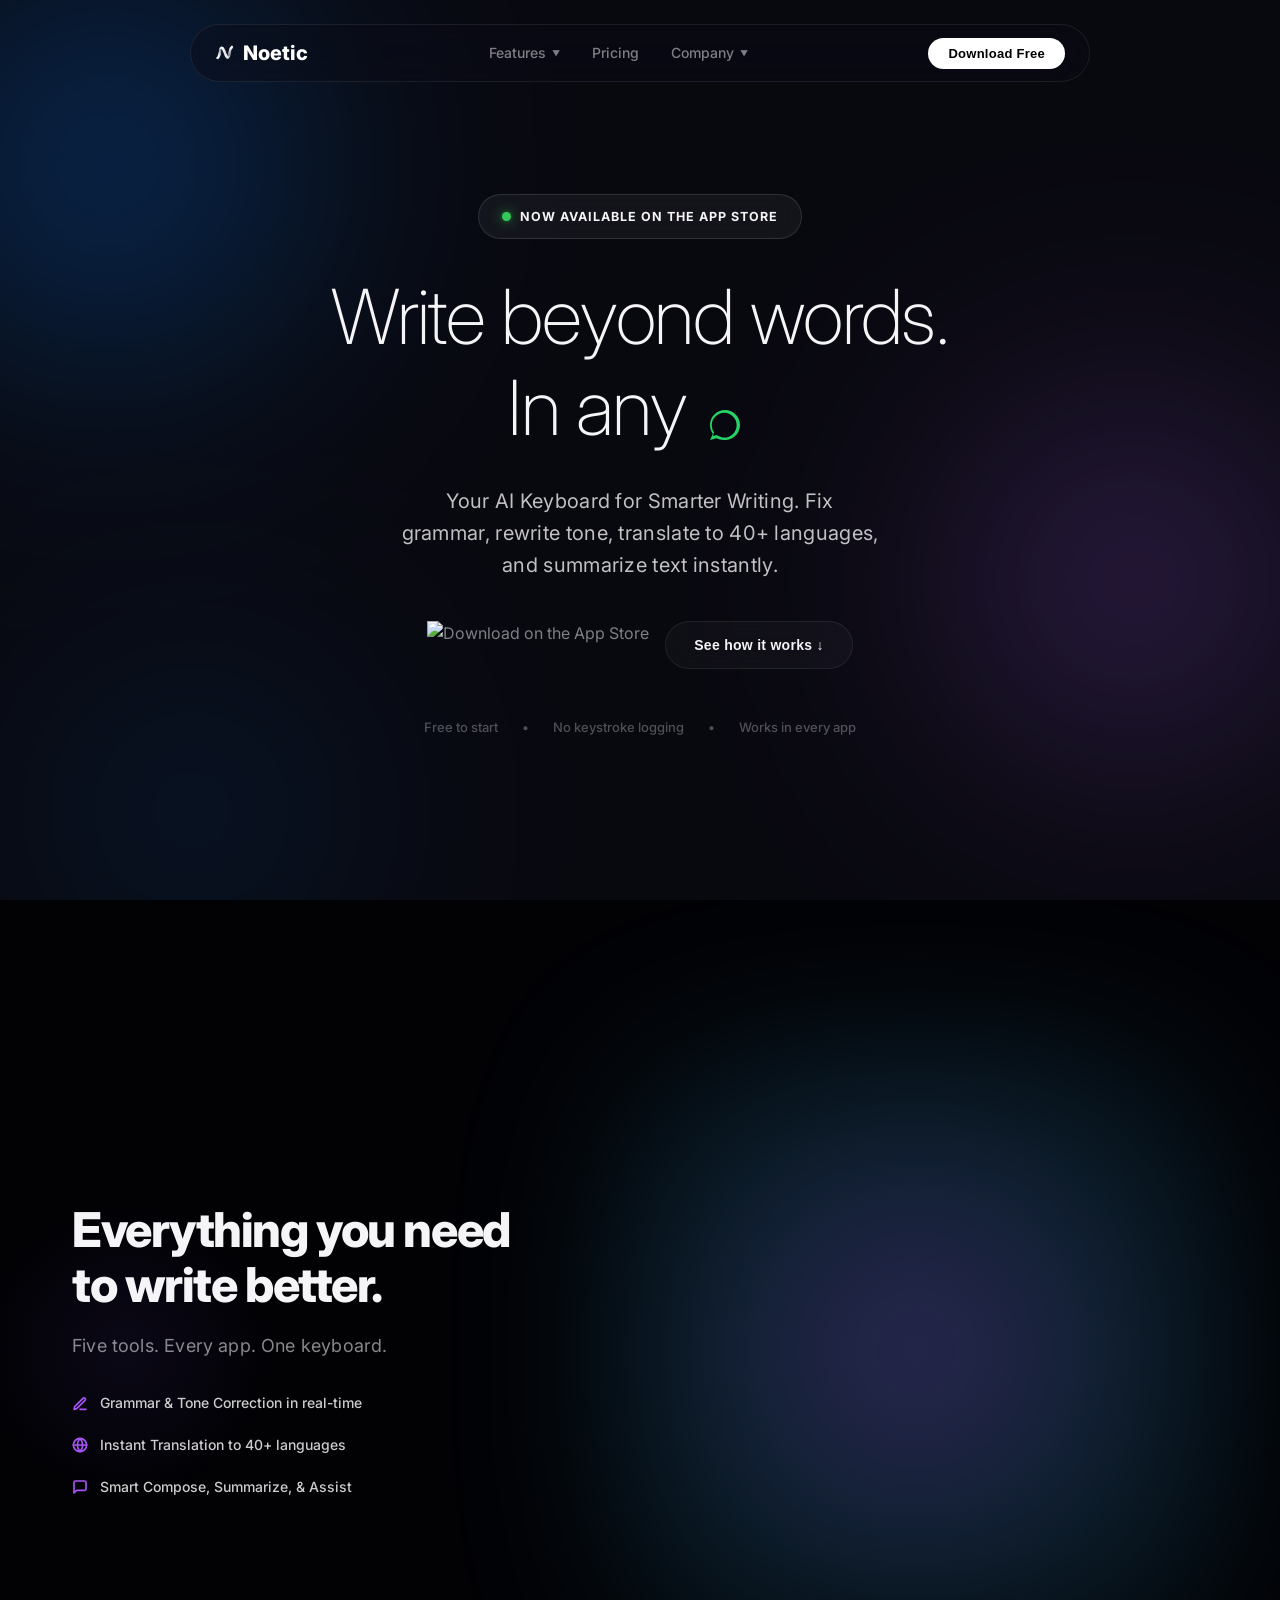
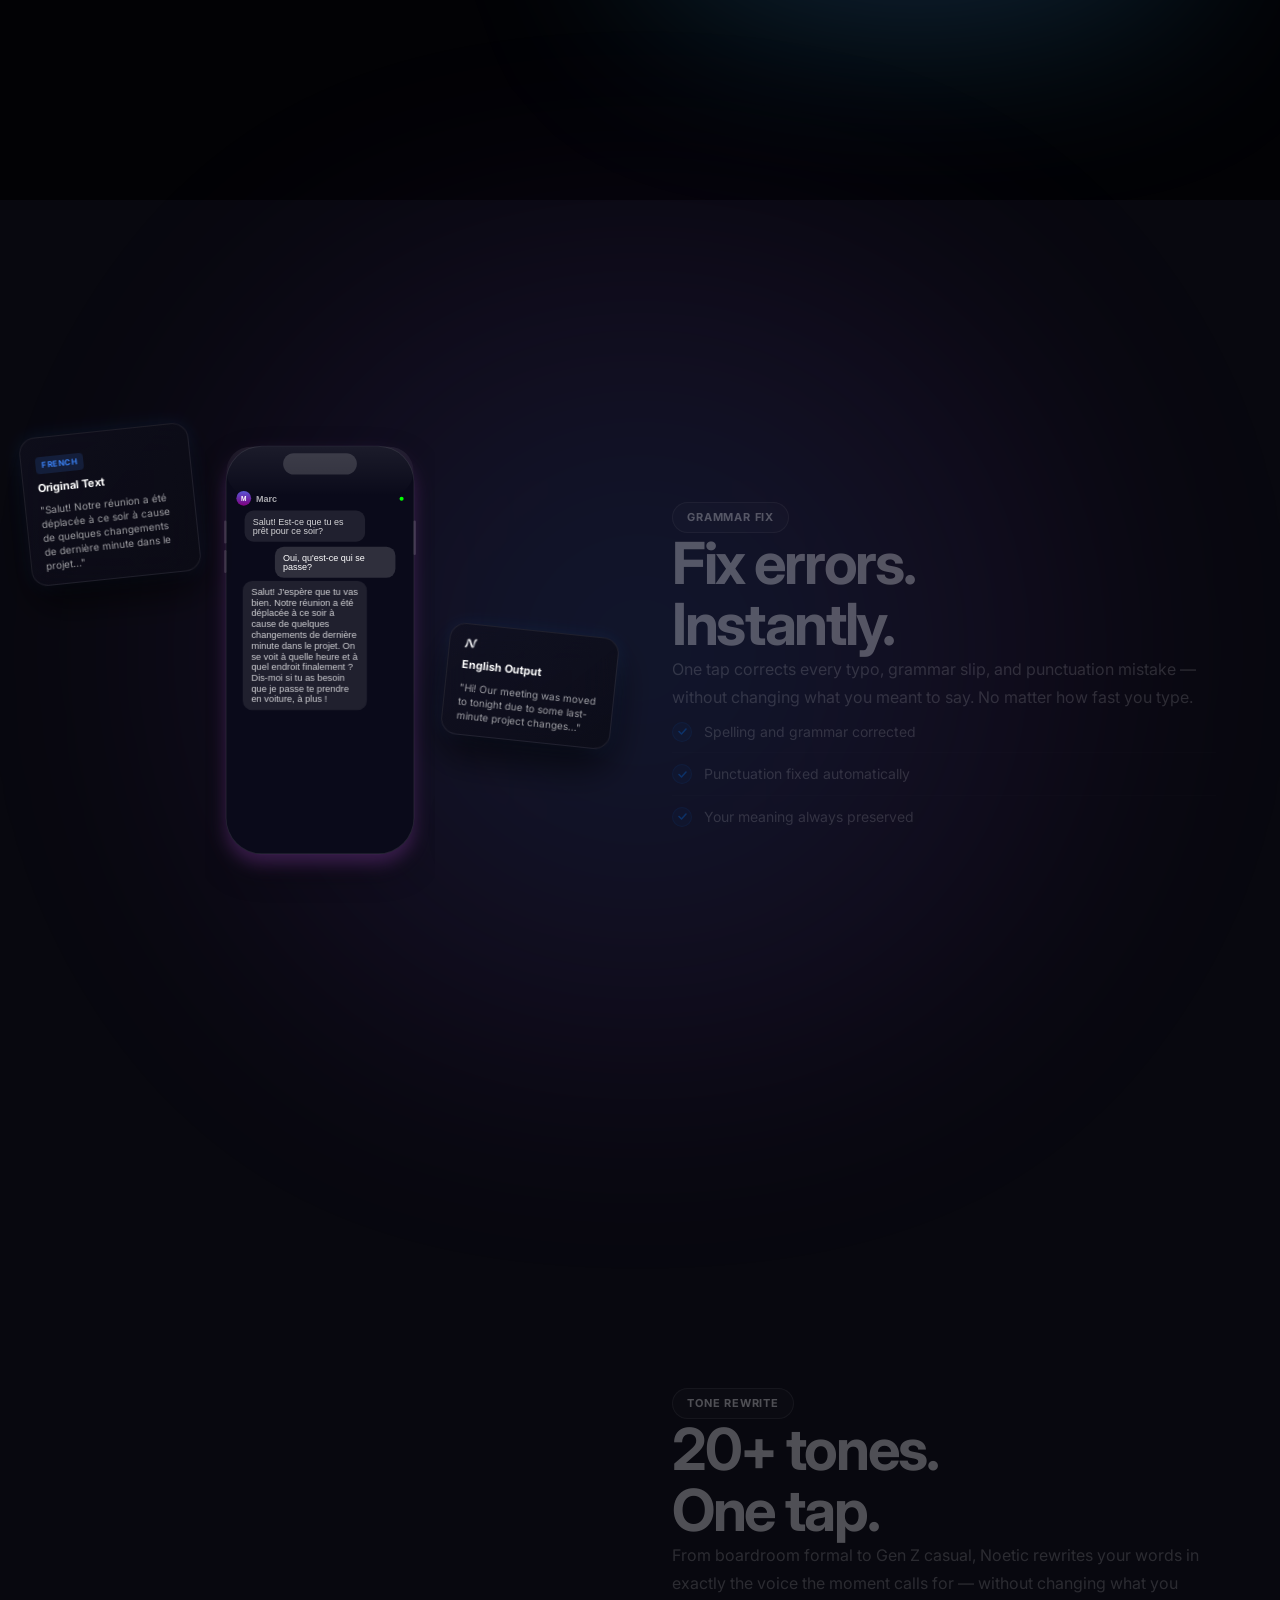
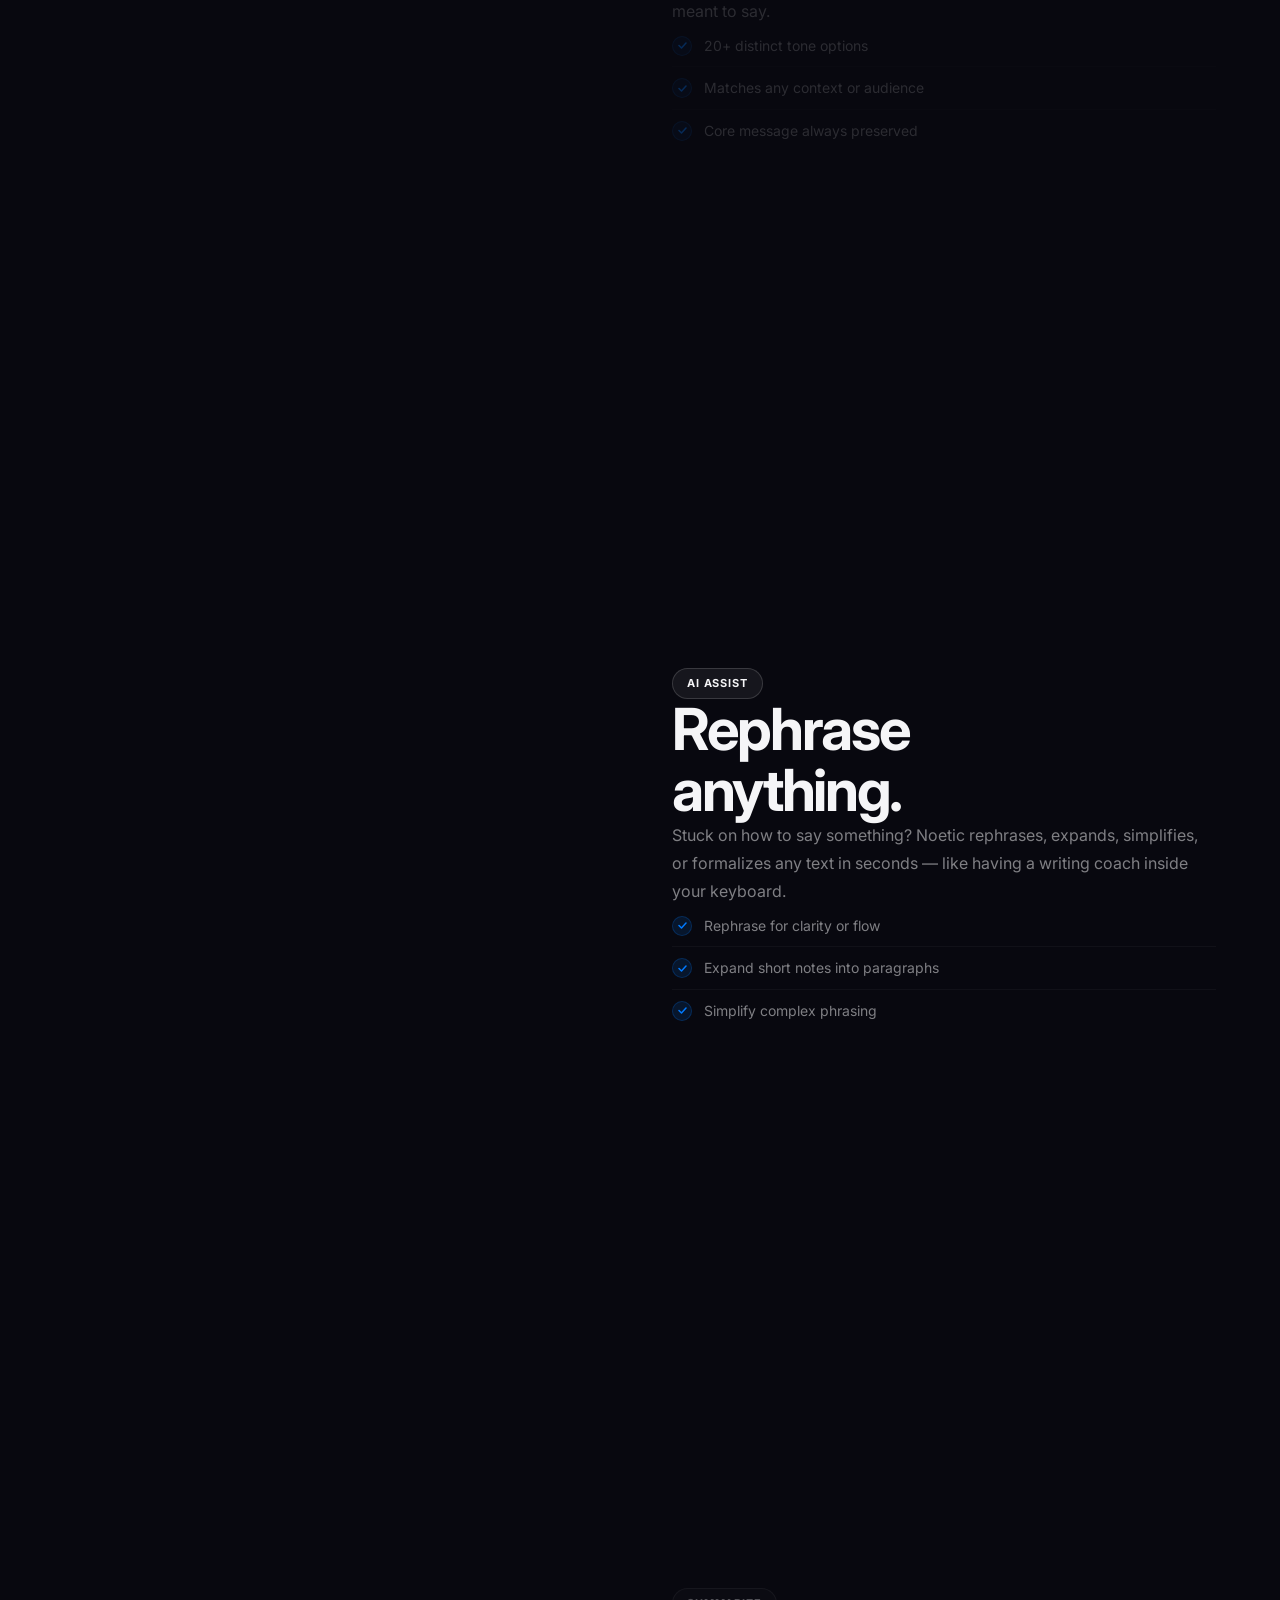
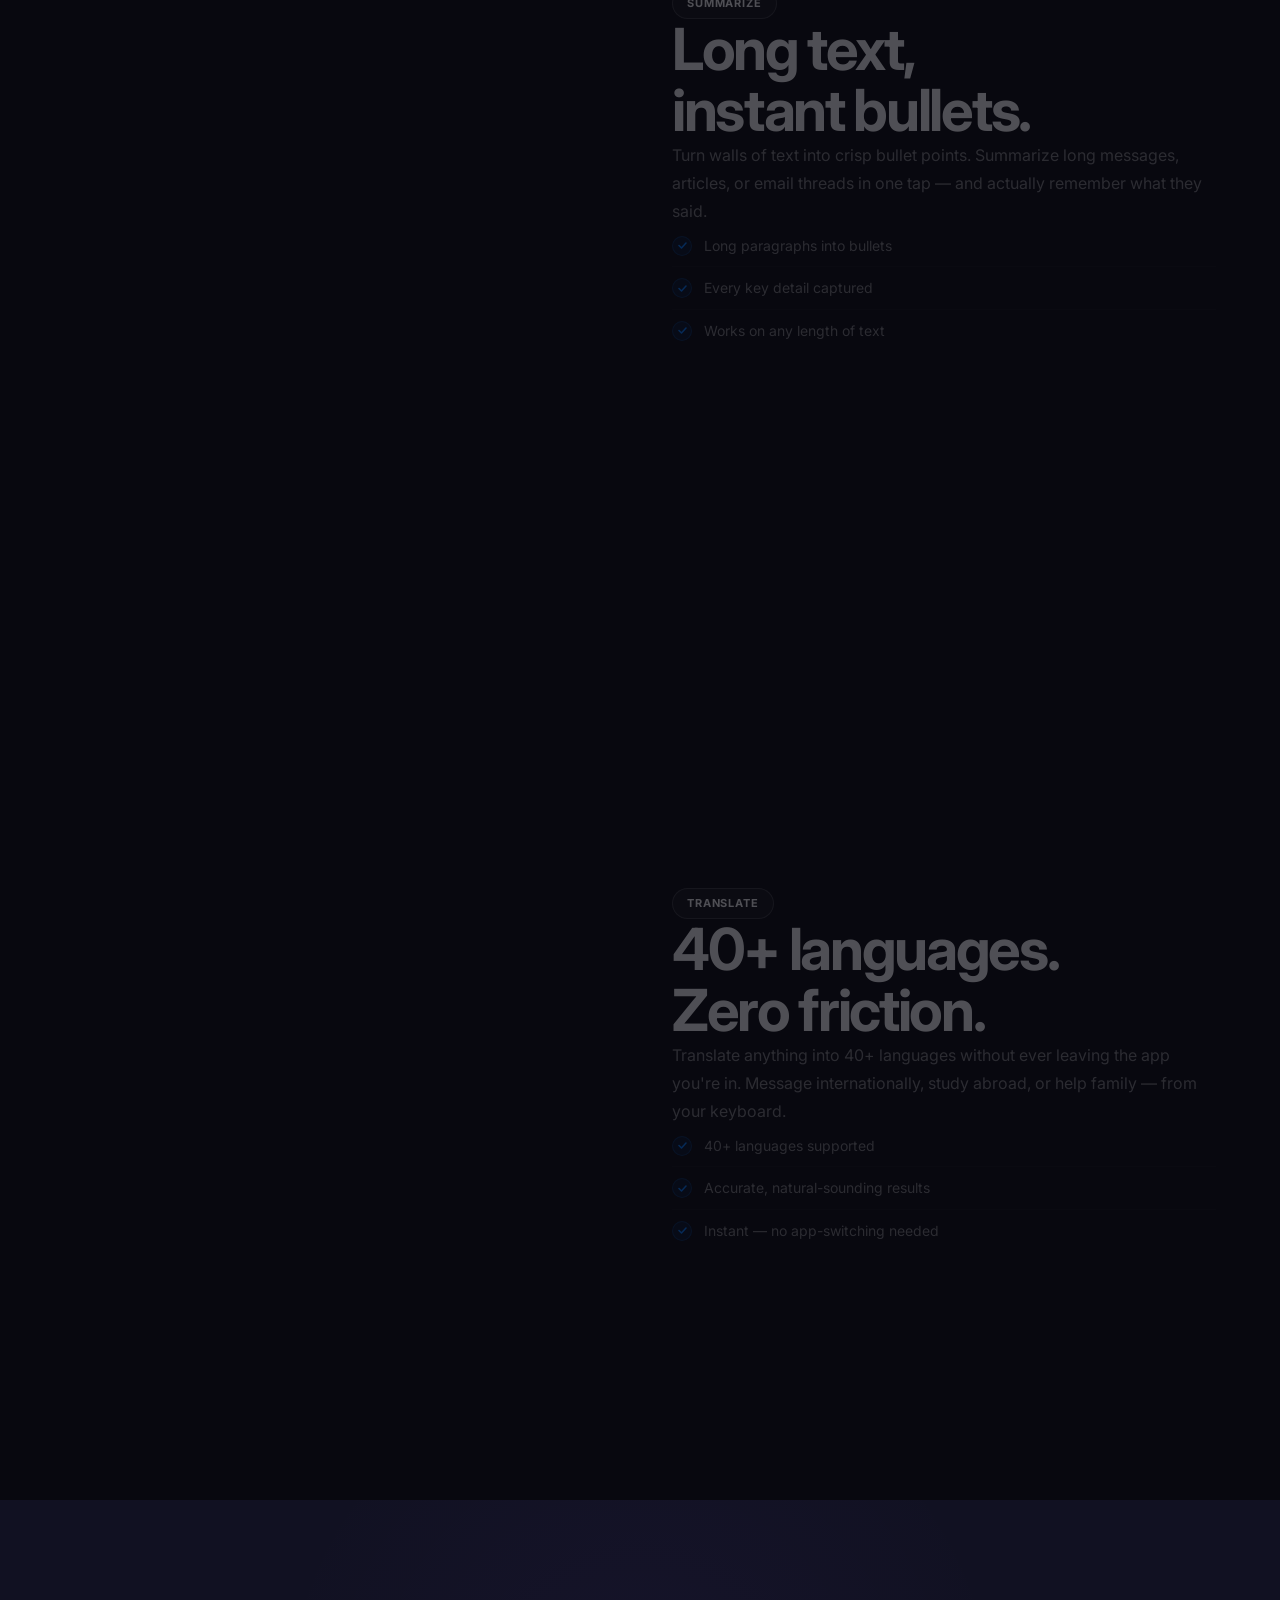
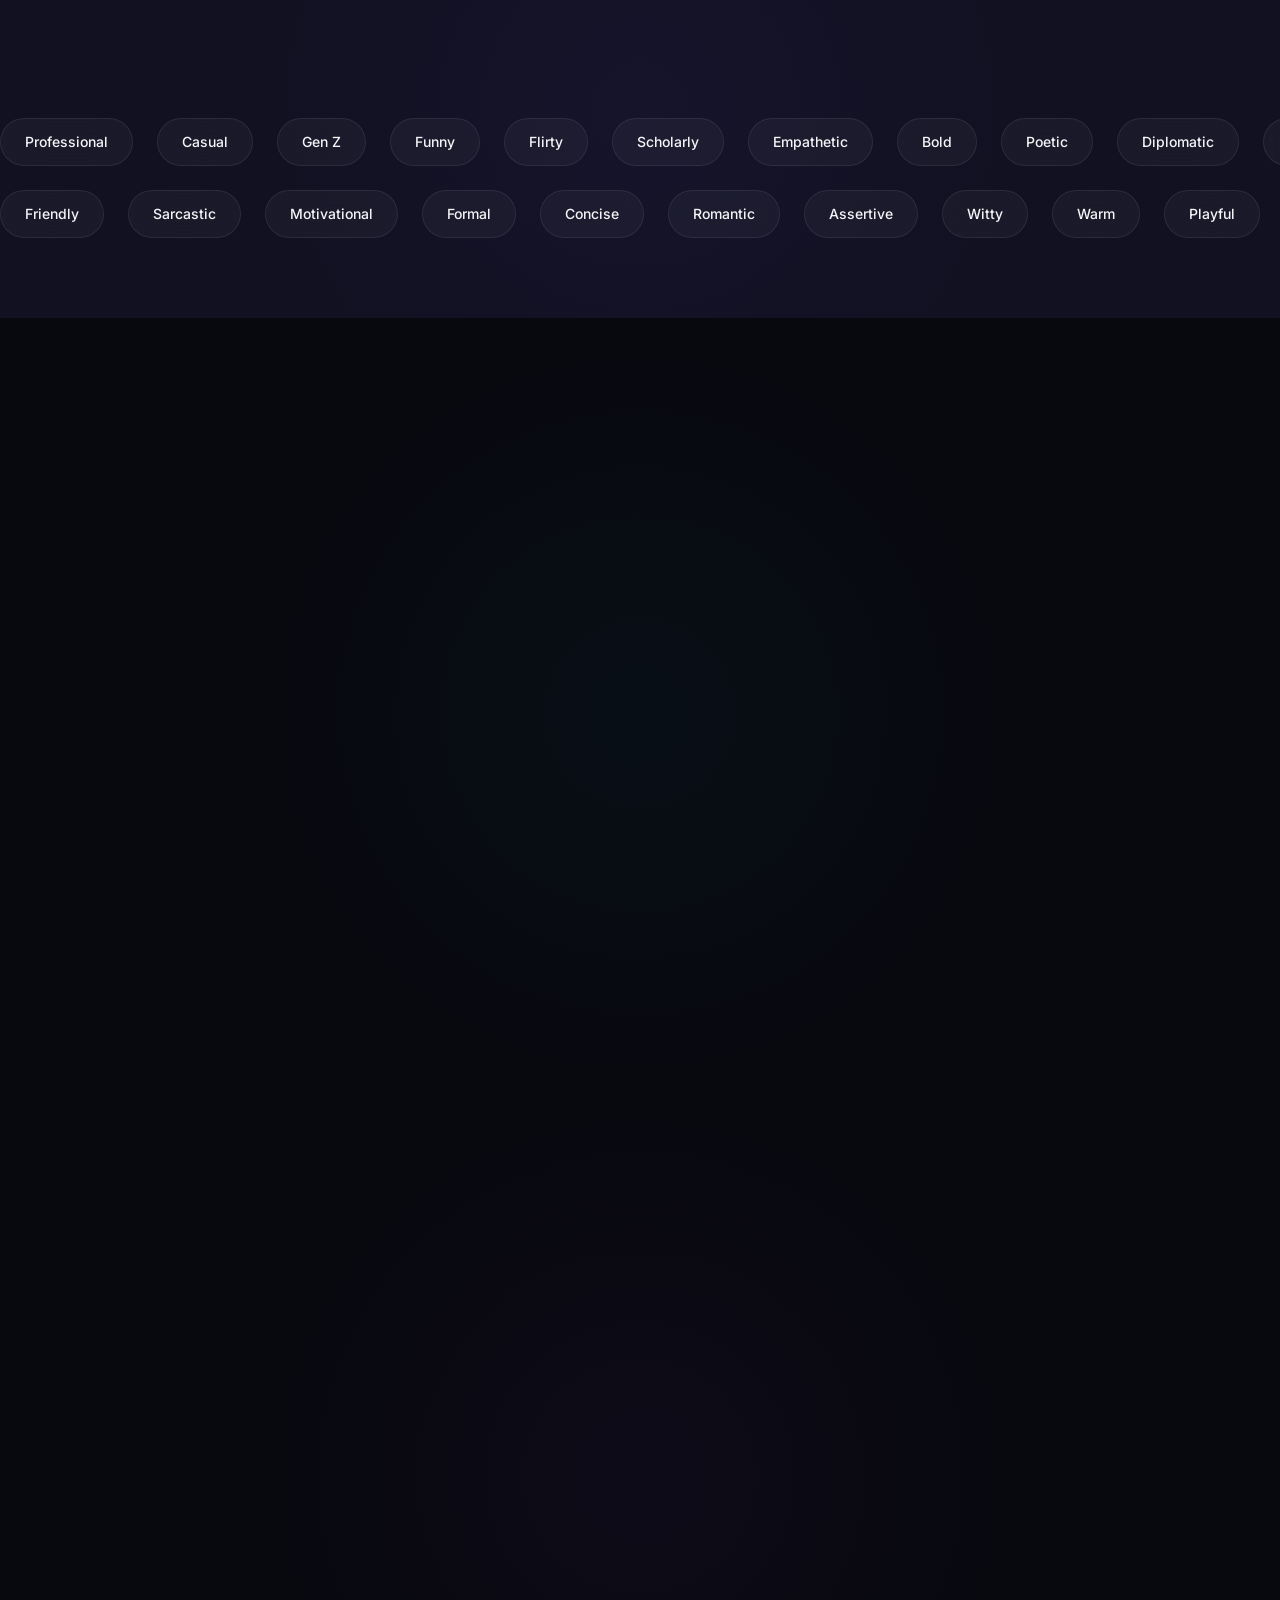
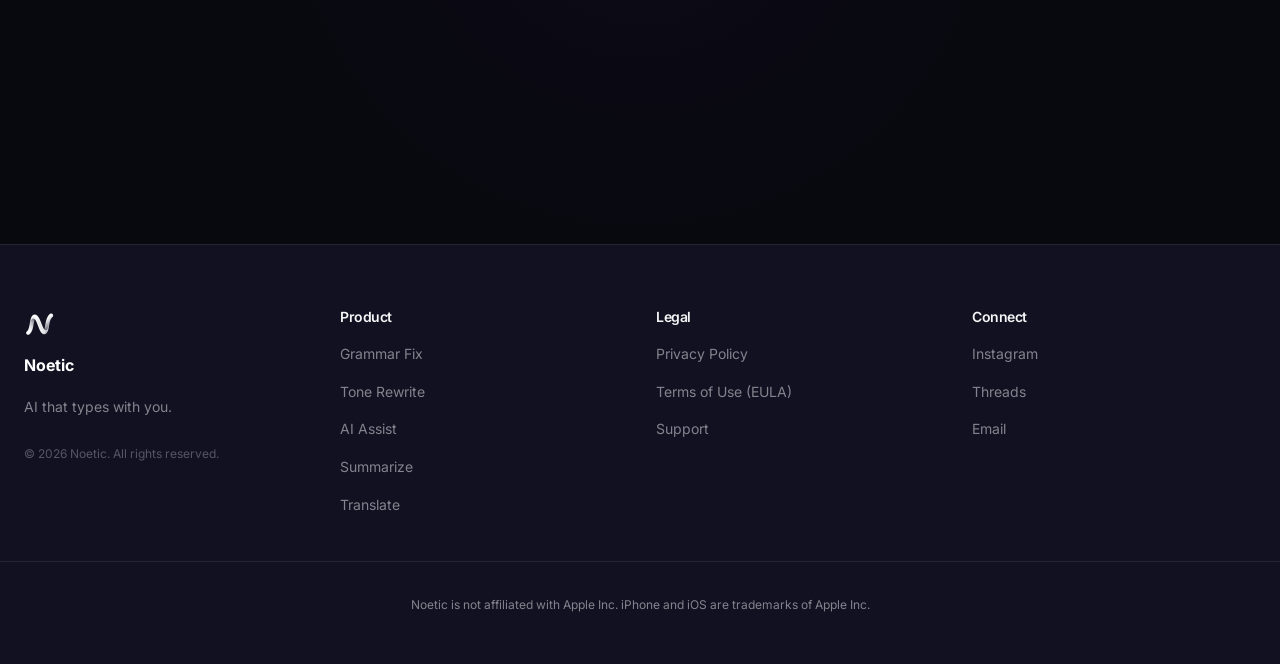
==== commit 81f6adac: "fix: yearly pricing calc from monthly + premium privacy section redesign" ====
--- a/index.html
+++ b/index.html
@@ -471,39 +471,78 @@
   </section>
 
 
-  <section class="section continuous-section" style="background: var(--bg); padding: 5rem 0;">
+  <section class="section privacy-trust-section continuous-section" style="background: var(--bg);">
     <div class="container reveal">
-      <h2 style="text-align: center; margin-bottom: 0.5rem;">We never read your keyboard.</h2>
-      <p style="text-align: center; color: var(--text-secondary); margin-bottom: 3rem; font-size: 16px;">Full Access is needed for AI network requests — not for logging. Passwords, messages, and browsing are never accessible to us.</p>
-      
-      <div style="display: grid; grid-template-columns: repeat(auto-fit, minmax(250px, 1fr)); gap: 1.5rem;" class="reveal-group">
-        <div class="glass" style="padding: 2rem; border-radius: var(--radius-lg);">
-          <div style="font-size: 2rem; margin-bottom: 1rem;">🔒</div>
-          <h3 style="font-size: 16px; margin-bottom: 0.75rem; font-weight: 600;">No keystrokes logged</h3>
-          <p style="font-size: 14px; color: var(--text-tertiary);">We only process text when you explicitly tap a button. Passive monitoring is impossible by design.</p>
+      <!-- Shield Hero Icon -->
+      <div class="privacy-hero-icon">
+        <svg viewBox="0 0 24 24" fill="none" stroke="currentColor" stroke-width="1.8" stroke-linecap="round" stroke-linejoin="round">
+          <path d="M12 22s8-4 8-10V5l-8-3-8 3v7c0 6 8 10 8 10z"></path>
+          <polyline points="9 12 11 14 15 10"></polyline>
+        </svg>
+      </div>
+
+      <h2 class="privacy-trust-heading">We never read your keyboard.</h2>
+      <p class="privacy-trust-subheading">Full Access is needed for AI network requests — not for logging. Passwords, messages, and browsing are never accessible to us.</p>
+      
+      <div class="privacy-cards-grid reveal-group">
+        <!-- Card 1: No keystrokes -->
+        <div class="privacy-card">
+          <div class="privacy-card-icon icon-lock">
+            <svg viewBox="0 0 24 24" fill="none" stroke="currentColor" stroke-width="2" stroke-linecap="round" stroke-linejoin="round">
+              <rect x="3" y="11" width="18" height="11" rx="2" ry="2"></rect>
+              <path d="M7 11V7a5 5 0 0 1 10 0v4"></path>
+            </svg>
+          </div>
+          <h3>No keystrokes logged</h3>
+          <p>We only process text when you explicitly tap a button. Passive monitoring is impossible by design.</p>
         </div>
         
-        <div class="glass" style="padding: 2rem; border-radius: var(--radius-lg);">
-          <div style="font-size: 2rem; margin-bottom: 1rem;">🛡</div>
-          <h3 style="font-size: 16px; margin-bottom: 0.75rem; font-weight: 600;">Passwords never seen</h3>
-          <p style="font-size: 14px; color: var(--text-tertiary);">iOS isolates password fields completely. Our keyboard cannot access them.</p>
+        <!-- Card 2: Passwords never seen -->
+        <div class="privacy-card">
+          <div class="privacy-card-icon icon-shield">
+            <svg viewBox="0 0 24 24" fill="none" stroke="currentColor" stroke-width="2" stroke-linecap="round" stroke-linejoin="round">
+              <path d="M12 22s8-4 8-10V5l-8-3-8 3v7c0 6 8 10 8 10z"></path>
+            </svg>
+          </div>
+          <h3>Passwords never seen</h3>
+          <p>iOS isolates password fields completely. Our keyboard cannot access them.</p>
         </div>
         
-        <div class="glass" style="padding: 2rem; border-radius: var(--radius-lg);">
-          <div style="font-size: 2rem; margin-bottom: 1rem;">🗑</div>
-          <h3 style="font-size: 16px; margin-bottom: 0.75rem; font-weight: 600;">Text not stored</h3>
-          <p style="font-size: 14px; color: var(--text-tertiary);">Your text is processed for the AI request and immediately discarded. We retain nothing.</p>
+        <!-- Card 3: Text not stored -->
+        <div class="privacy-card">
+          <div class="privacy-card-icon icon-trash">
+            <svg viewBox="0 0 24 24" fill="none" stroke="currentColor" stroke-width="2" stroke-linecap="round" stroke-linejoin="round">
+              <polyline points="3 6 5 6 21 6"></polyline>
+              <path d="M19 6v14a2 2 0 0 1-2 2H7a2 2 0 0 1-2-2V6m3 0V4a2 2 0 0 1 2-2h4a2 2 0 0 1 2 2v2"></path>
+              <line x1="10" y1="11" x2="10" y2="17"></line>
+              <line x1="14" y1="11" x2="14" y2="17"></line>
+            </svg>
+          </div>
+          <h3>Text not stored</h3>
+          <p>Your text is processed for the AI request and immediately discarded. We retain nothing.</p>
         </div>
         
-        <div class="glass" style="padding: 2rem; border-radius: var(--radius-lg);">
-          <div style="font-size: 2rem; margin-bottom: 1rem;">🔐</div>
-          <h3 style="font-size: 16px; margin-bottom: 0.75rem; font-weight: 600;">Encrypted everywhere</h3>
-          <p style="font-size: 14px; color: var(--text-tertiary);">All communication uses HTTPS/TLS. Your data is protected in transit.</p>
-        </div>
-      </div>
-      
-      <div style="text-align: center; margin-top: 2rem;">
-        <a href="privacy" style="color: var(--text-secondary); text-decoration: underline;">Read our full Privacy Policy →</a>
+        <!-- Card 4: Encrypted -->
+        <div class="privacy-card">
+          <div class="privacy-card-icon icon-encrypt">
+            <svg viewBox="0 0 24 24" fill="none" stroke="currentColor" stroke-width="2" stroke-linecap="round" stroke-linejoin="round">
+              <path d="M12 22s8-4 8-10V5l-8-3-8 3v7c0 6 8 10 8 10z"></path>
+              <path d="M9 12l2 2 4-4"></path>
+            </svg>
+          </div>
+          <h3>Encrypted everywhere</h3>
+          <p>All communication uses HTTPS/TLS. Your data is protected in transit.</p>
+        </div>
+      </div>
+      
+      <div style="text-align: center; margin-top: 2.5rem;">
+        <a href="privacy" class="privacy-cta-link">
+          Read our full Privacy Policy
+          <svg viewBox="0 0 24 24" fill="none" stroke="currentColor" stroke-width="2" stroke-linecap="round" stroke-linejoin="round">
+            <line x1="5" y1="12" x2="19" y2="12"></line>
+            <polyline points="12 5 19 12 12 19"></polyline>
+          </svg>
+        </a>
       </div>
     </div>
   </section>
--- a/style.css
+++ b/style.css
@@ -747,14 +747,28 @@
   color: var(--text-primary);
   display: flex;
   align-items: baseline;
+  flex-wrap: nowrap;
+  white-space: nowrap;
   line-height: 1;
 }
 
-.price-display-amount span:first-child {
+#display-price {
   background: var(--gradient-brand);
   -webkit-background-clip: text;
   -webkit-text-fill-color: transparent;
   background-clip: text;
+}
+
+.price-display-strike {
+  text-decoration: line-through;
+  opacity: 0.45;
+  margin-right: 0.6rem;
+  font-size: 2rem;
+  font-weight: 600;
+  color: var(--text-secondary);
+  background: none !important;
+  -webkit-text-fill-color: var(--text-secondary) !important;
+  display: inline-block;
 }
 
 .price-display-period {
@@ -3711,4 +3725,245 @@
   .showcase-floating-card {
     display: none !important;
   }
+}
+
+/* ─────────────────────────────────────────────────────────────────────────
+   PREMIUM PRIVACY TRUST SECTION
+   ───────────────────────────────────────────────────────────────────────── */
+
+.privacy-trust-section {
+  position: relative;
+  padding: 6rem 0;
+  overflow: hidden;
+}
+
+/* Central shield hero icon with glow */
+.privacy-hero-icon {
+  width: 80px;
+  height: 80px;
+  margin: 0 auto 1.5rem;
+  position: relative;
+  display: flex;
+  align-items: center;
+  justify-content: center;
+  border-radius: 24px;
+  background: linear-gradient(135deg, rgba(6, 182, 212, 0.12), rgba(139, 92, 246, 0.12));
+  border: 1px solid rgba(6, 182, 212, 0.2);
+}
+
+.privacy-hero-icon svg {
+  width: 36px;
+  height: 36px;
+  color: var(--cyan);
+  filter: drop-shadow(0 0 8px rgba(6, 182, 212, 0.4));
+}
+
+/* Pulsing aura ring behind shield */
+.privacy-hero-icon::before {
+  content: '';
+  position: absolute;
+  inset: -12px;
+  border-radius: 32px;
+  background: radial-gradient(circle, rgba(6, 182, 212, 0.12) 0%, transparent 70%);
+  animation: privacyPulse 3s ease-in-out infinite;
+}
+
+@keyframes privacyPulse {
+  0%, 100% { opacity: 0.5; transform: scale(1); }
+  50% { opacity: 1; transform: scale(1.12); }
+}
+
+.privacy-trust-heading {
+  text-align: center;
+  font-size: 2rem;
+  font-weight: 800;
+  margin-bottom: 0.5rem;
+  letter-spacing: -0.02em;
+}
+
+.privacy-trust-subheading {
+  text-align: center;
+  color: var(--text-secondary);
+  margin-bottom: 3.5rem;
+  font-size: 16px;
+  max-width: 540px;
+  margin-left: auto;
+  margin-right: auto;
+  line-height: 1.6;
+}
+
+/* Privacy cards grid */
+.privacy-cards-grid {
+  display: grid;
+  grid-template-columns: repeat(4, 1fr);
+  gap: 1.25rem;
+}
+
+@media (max-width: 900px) {
+  .privacy-cards-grid {
+    grid-template-columns: repeat(2, 1fr);
+  }
+}
+
+@media (max-width: 520px) {
+  .privacy-cards-grid {
+    grid-template-columns: 1fr;
+  }
+}
+
+/* Individual privacy card — premium glassmorphism with animated border */
+.privacy-card {
+  position: relative;
+  padding: 2rem 1.5rem;
+  border-radius: 20px;
+  background: rgba(255, 255, 255, 0.015);
+  border: 1px solid rgba(255, 255, 255, 0.05);
+  backdrop-filter: blur(12px);
+  -webkit-backdrop-filter: blur(12px);
+  transition: all 0.45s cubic-bezier(0.16, 1, 0.3, 1);
+  overflow: hidden;
+  z-index: 1;
+}
+
+/* Animated gradient border glow on hover */
+.privacy-card::before {
+  content: '';
+  position: absolute;
+  inset: 0;
+  border-radius: 20px;
+  padding: 1px;
+  background: linear-gradient(135deg, rgba(6, 182, 212, 0.0), rgba(139, 92, 246, 0.0));
+  -webkit-mask: linear-gradient(#fff 0 0) content-box, linear-gradient(#fff 0 0);
+  -webkit-mask-composite: xor;
+  mask-composite: exclude;
+  pointer-events: none;
+  transition: all 0.45s ease;
+}
+
+.privacy-card:hover::before {
+  background: linear-gradient(135deg, rgba(6, 182, 212, 0.5), rgba(139, 92, 246, 0.4));
+}
+
+/* Subtle inner glow on hover */
+.privacy-card::after {
+  content: '';
+  position: absolute;
+  inset: 0;
+  border-radius: 20px;
+  background: radial-gradient(circle at 50% 0%, rgba(6, 182, 212, 0.0) 0%, transparent 60%);
+  pointer-events: none;
+  transition: all 0.45s ease;
+}
+
+.privacy-card:hover::after {
+  background: radial-gradient(circle at 50% 0%, rgba(6, 182, 212, 0.06) 0%, transparent 60%);
+}
+
+.privacy-card:hover {
+  transform: translateY(-6px);
+  border-color: rgba(6, 182, 212, 0.15);
+  box-shadow:
+    0 20px 40px rgba(0, 0, 0, 0.15),
+    0 0 30px rgba(6, 182, 212, 0.04);
+}
+
+/* Card icon */
+.privacy-card-icon {
+  width: 48px;
+  height: 48px;
+  border-radius: 14px;
+  display: flex;
+  align-items: center;
+  justify-content: center;
+  margin-bottom: 1.25rem;
+  position: relative;
+  z-index: 2;
+}
+
+.privacy-card-icon svg {
+  width: 22px;
+  height: 22px;
+}
+
+.privacy-card-icon.icon-lock {
+  background: linear-gradient(135deg, rgba(6, 182, 212, 0.15), rgba(6, 182, 212, 0.05));
+  border: 1px solid rgba(6, 182, 212, 0.2);
+  color: var(--cyan);
+}
+
+.privacy-card-icon.icon-shield {
+  background: linear-gradient(135deg, rgba(139, 92, 246, 0.15), rgba(139, 92, 246, 0.05));
+  border: 1px solid rgba(139, 92, 246, 0.2);
+  color: var(--violet);
+}
+
+.privacy-card-icon.icon-trash {
+  background: linear-gradient(135deg, rgba(255, 176, 32, 0.15), rgba(255, 176, 32, 0.05));
+  border: 1px solid rgba(255, 176, 32, 0.2);
+  color: var(--gold);
+}
+
+.privacy-card-icon.icon-encrypt {
+  background: linear-gradient(135deg, rgba(16, 185, 129, 0.15), rgba(16, 185, 129, 0.05));
+  border: 1px solid rgba(16, 185, 129, 0.2);
+  color: #10b981;
+}
+
+.privacy-card h3 {
+  font-size: 15px;
+  font-weight: 700;
+  margin-bottom: 0.6rem;
+  color: var(--text-primary);
+  letter-spacing: -0.01em;
+  position: relative;
+  z-index: 2;
+}
+
+.privacy-card p {
+  font-size: 13.5px;
+  color: var(--text-tertiary);
+  line-height: 1.6;
+  position: relative;
+  z-index: 2;
+}
+
+/* Staggered reveal */
+.privacy-card:nth-child(1) { transition-delay: 0s; }
+.privacy-card:nth-child(2) { transition-delay: 0.08s; }
+.privacy-card:nth-child(3) { transition-delay: 0.16s; }
+.privacy-card:nth-child(4) { transition-delay: 0.24s; }
+
+/* Privacy CTA link */
+.privacy-cta-link {
+  display: inline-flex;
+  align-items: center;
+  gap: 0.5rem;
+  color: var(--text-secondary);
+  font-size: 14px;
+  font-weight: 500;
+  text-decoration: none;
+  padding: 0.6rem 1.2rem;
+  border-radius: 100px;
+  border: 1px solid rgba(255, 255, 255, 0.06);
+  background: rgba(255, 255, 255, 0.02);
+  transition: all 0.3s ease;
+  backdrop-filter: blur(8px);
+  -webkit-backdrop-filter: blur(8px);
+}
+
+.privacy-cta-link:hover {
+  color: var(--cyan);
+  border-color: rgba(6, 182, 212, 0.25);
+  background: rgba(6, 182, 212, 0.05);
+  transform: translateX(4px);
+}
+
+.privacy-cta-link svg {
+  width: 14px;
+  height: 14px;
+  transition: transform 0.3s ease;
+}
+
+.privacy-cta-link:hover svg {
+  transform: translateX(3px);
 }
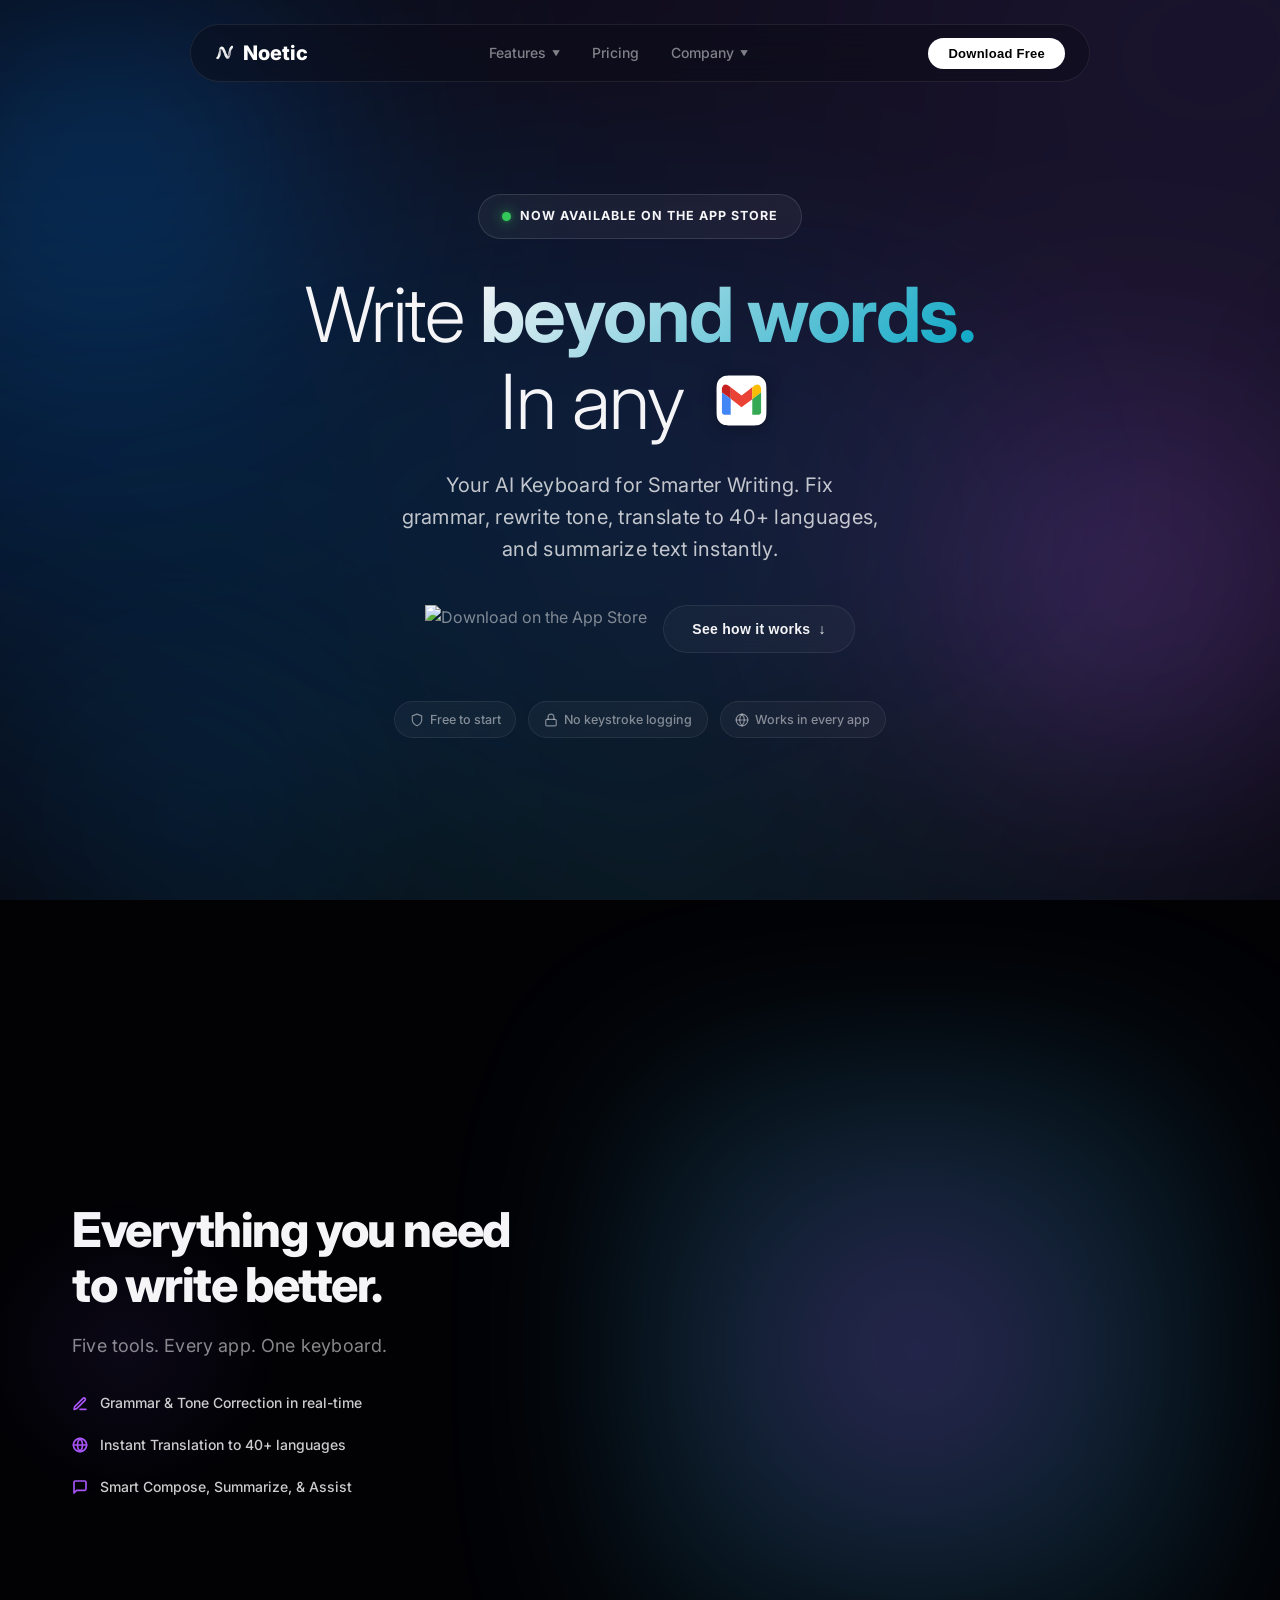
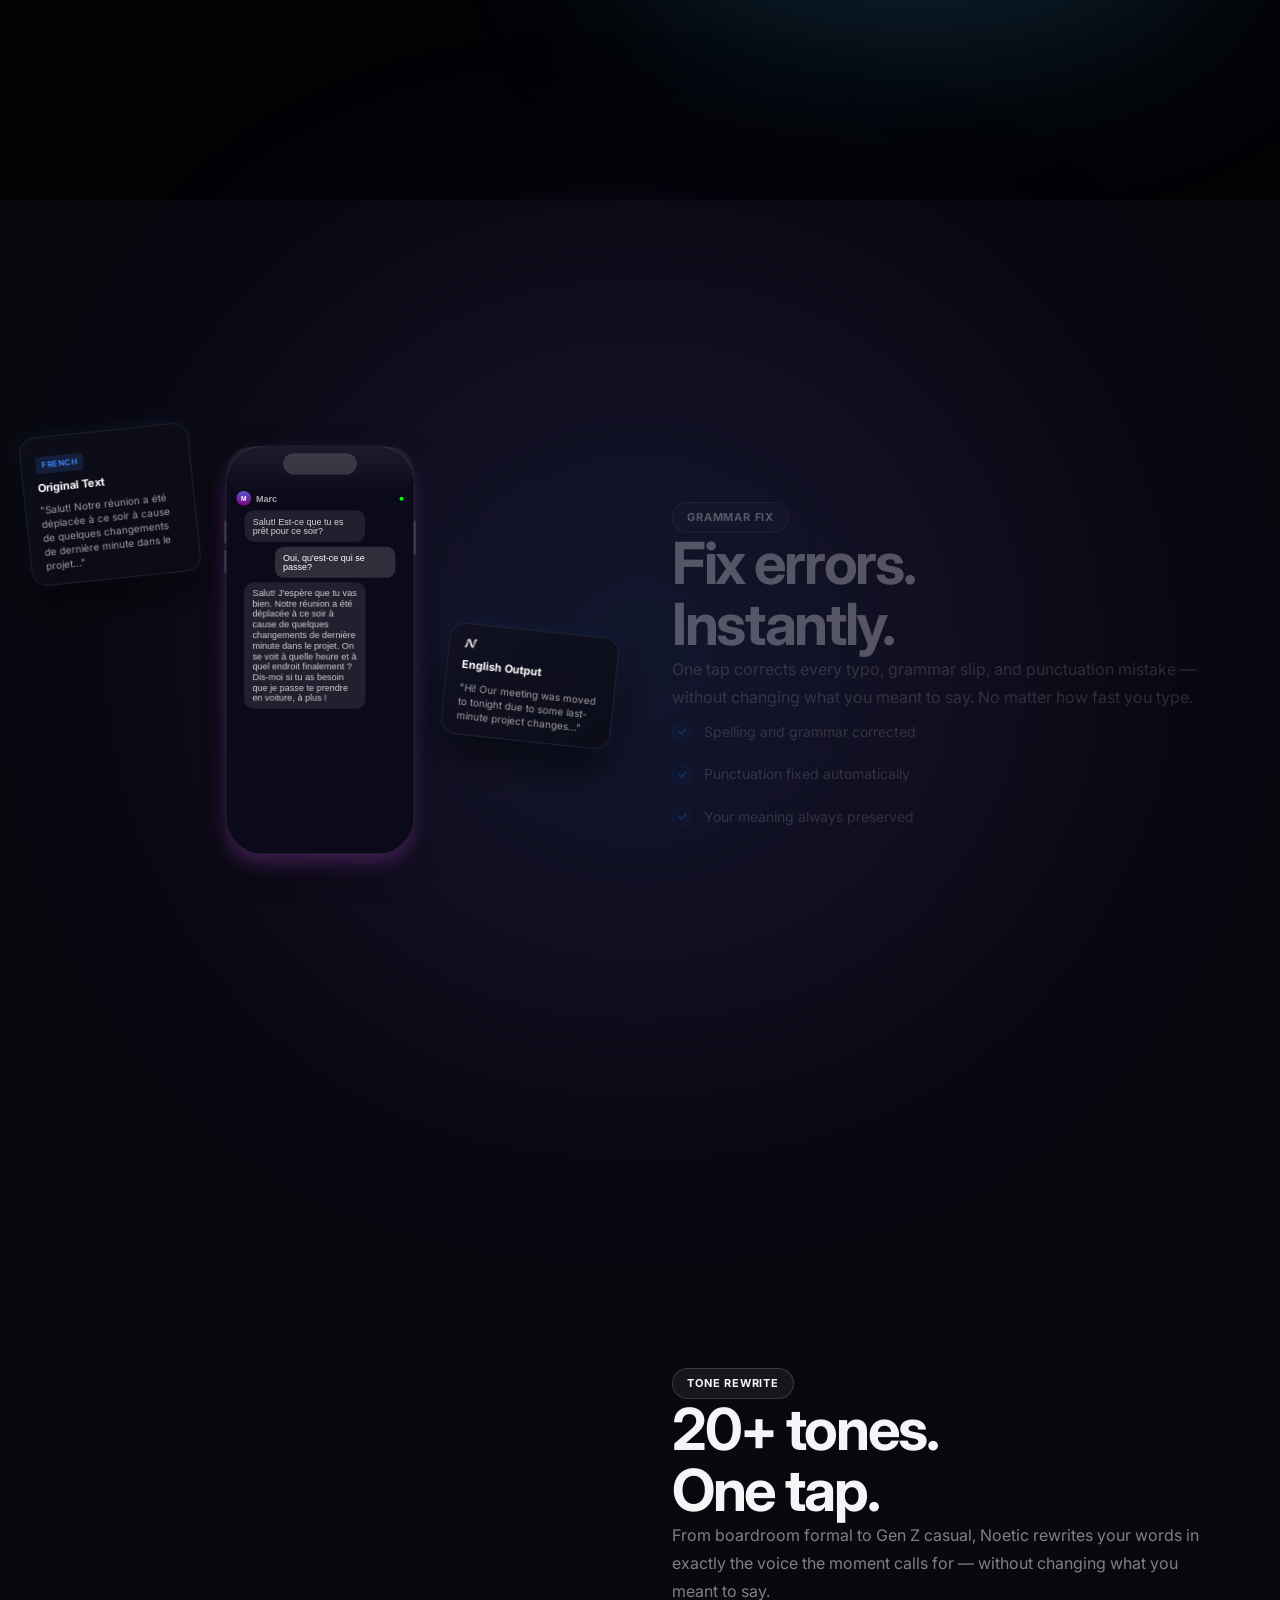
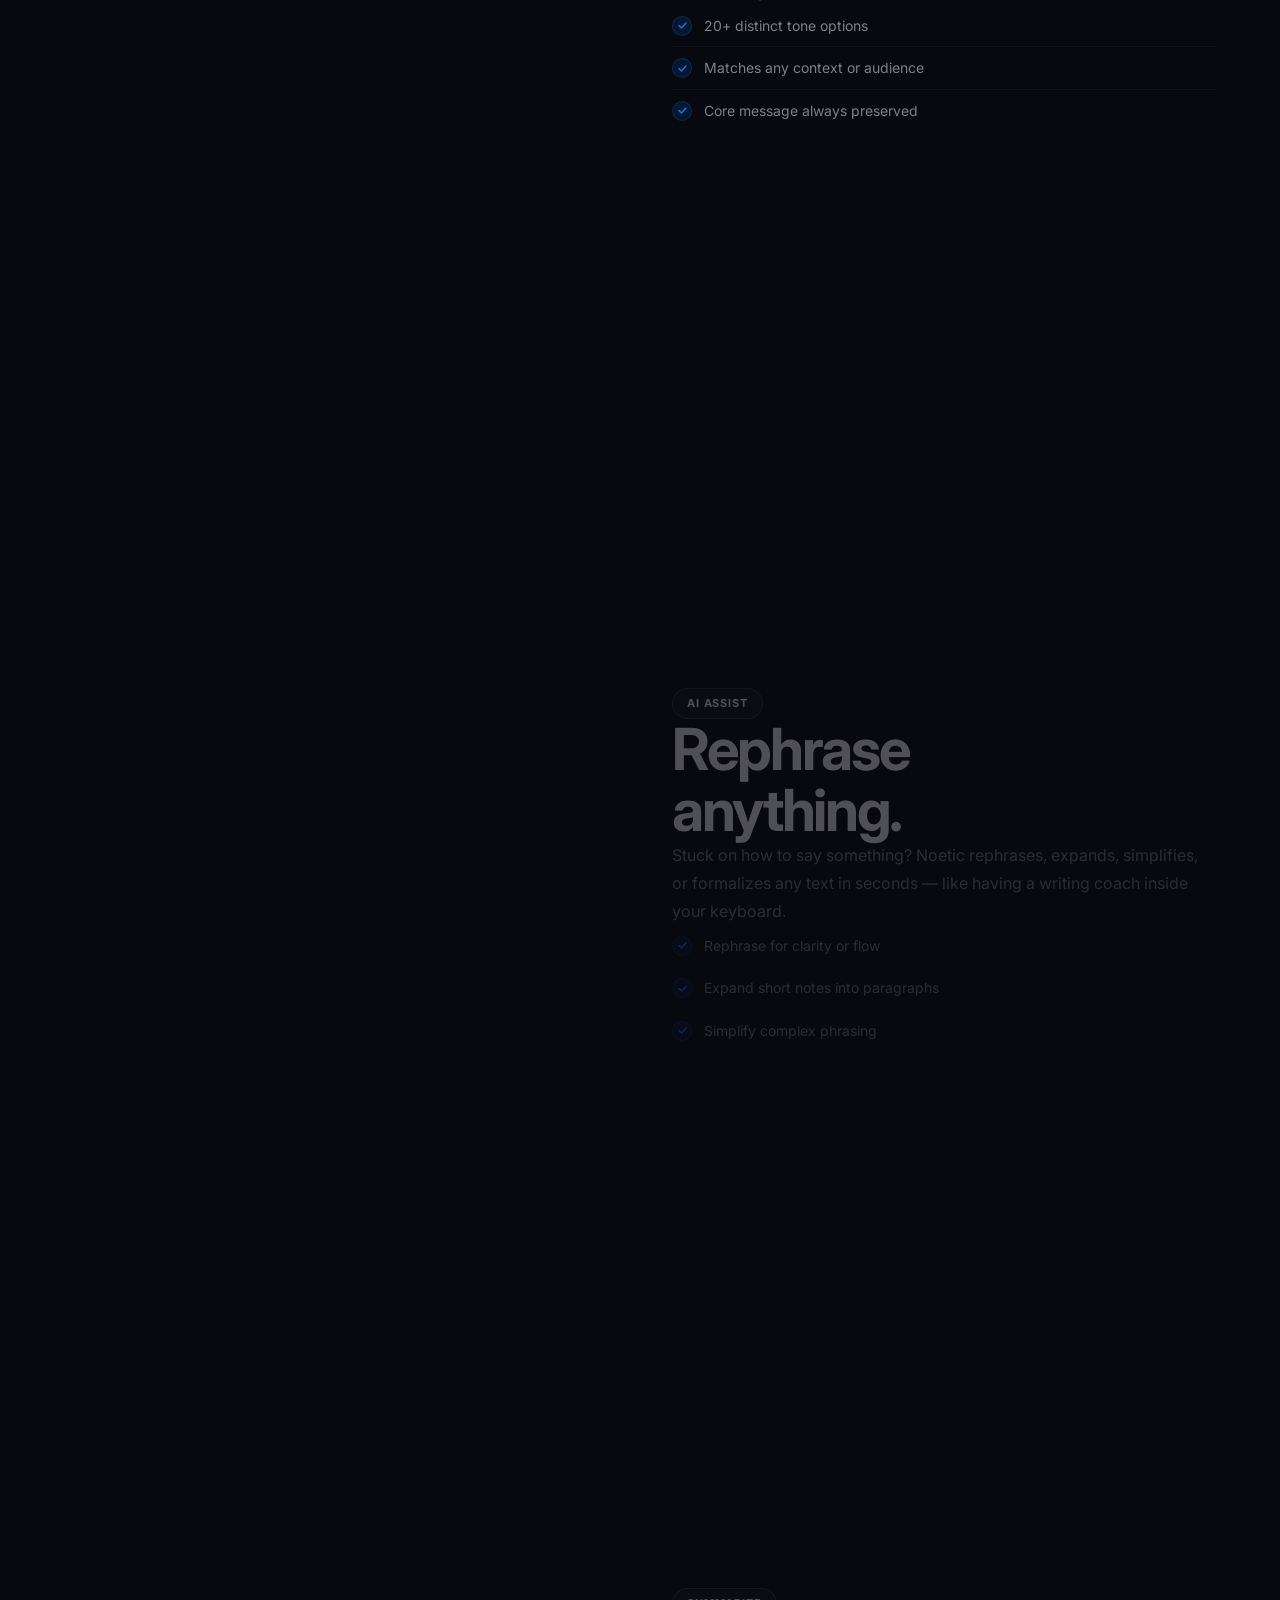
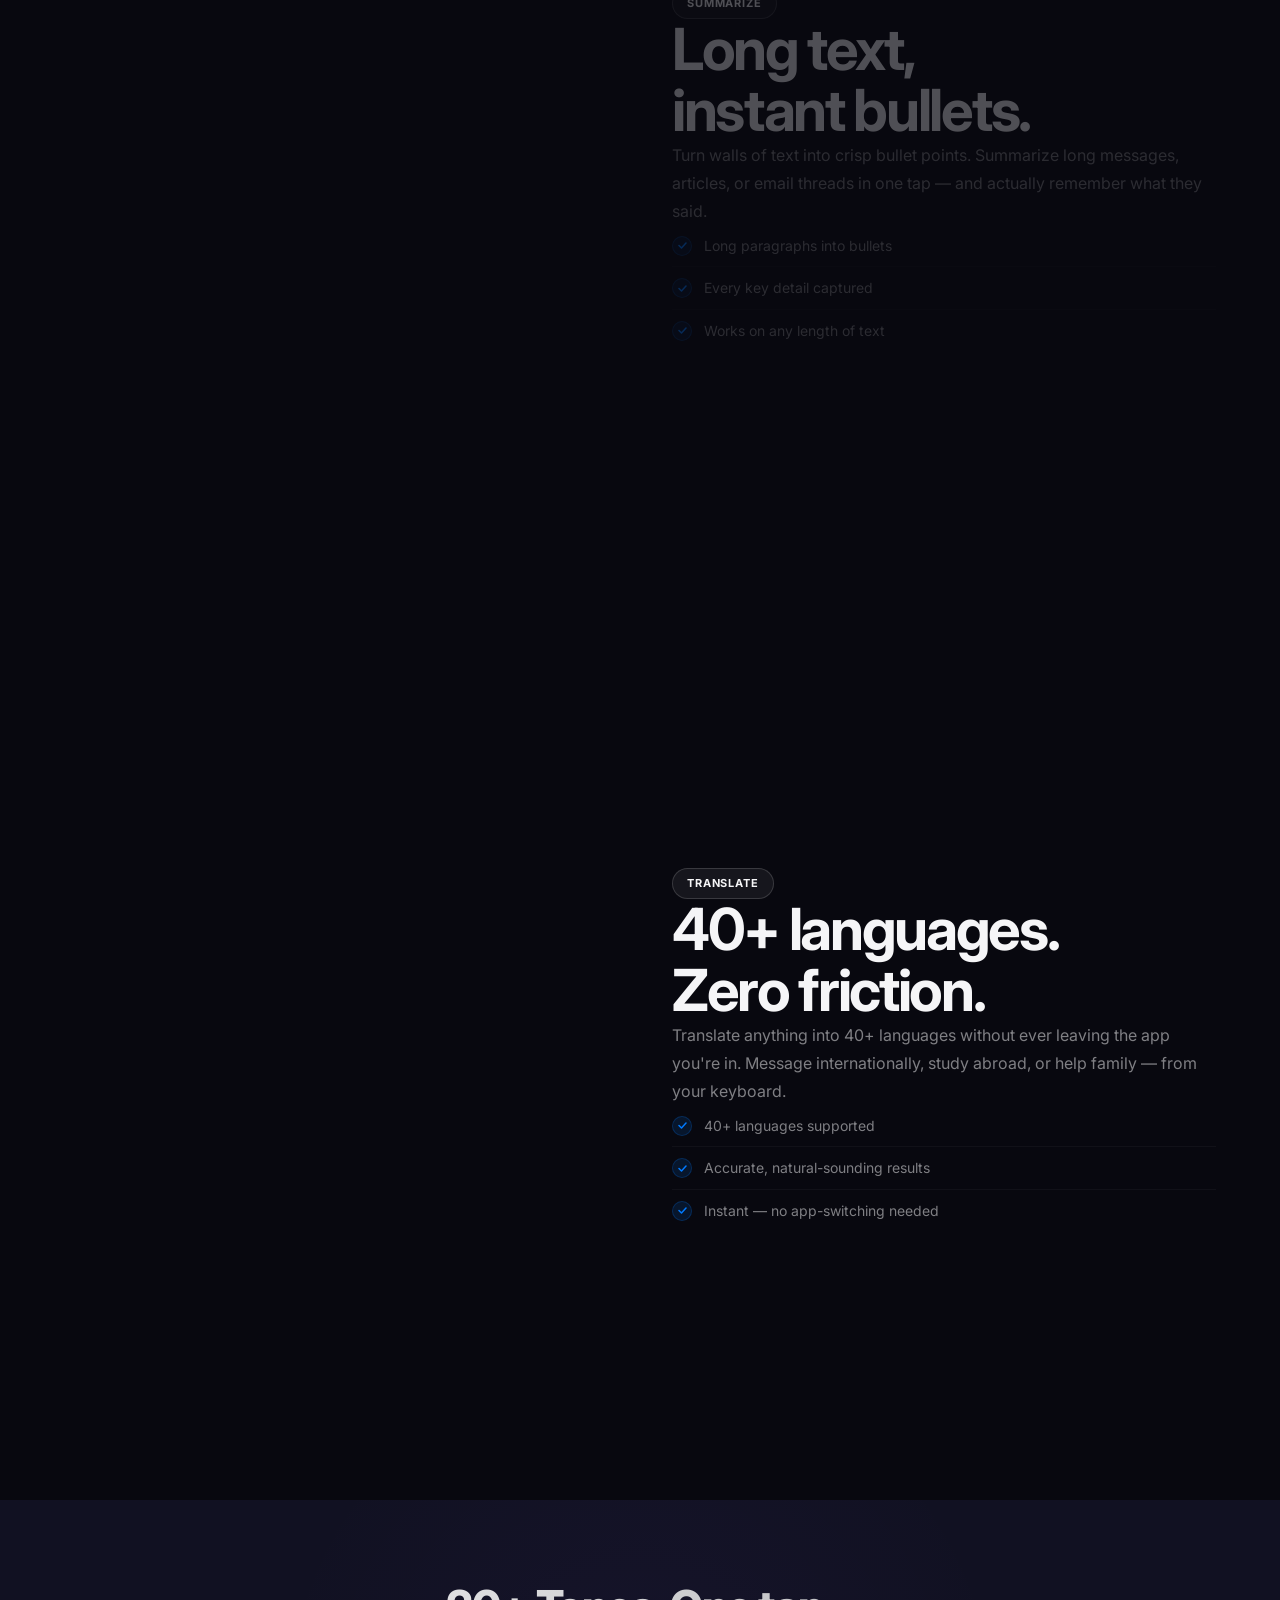
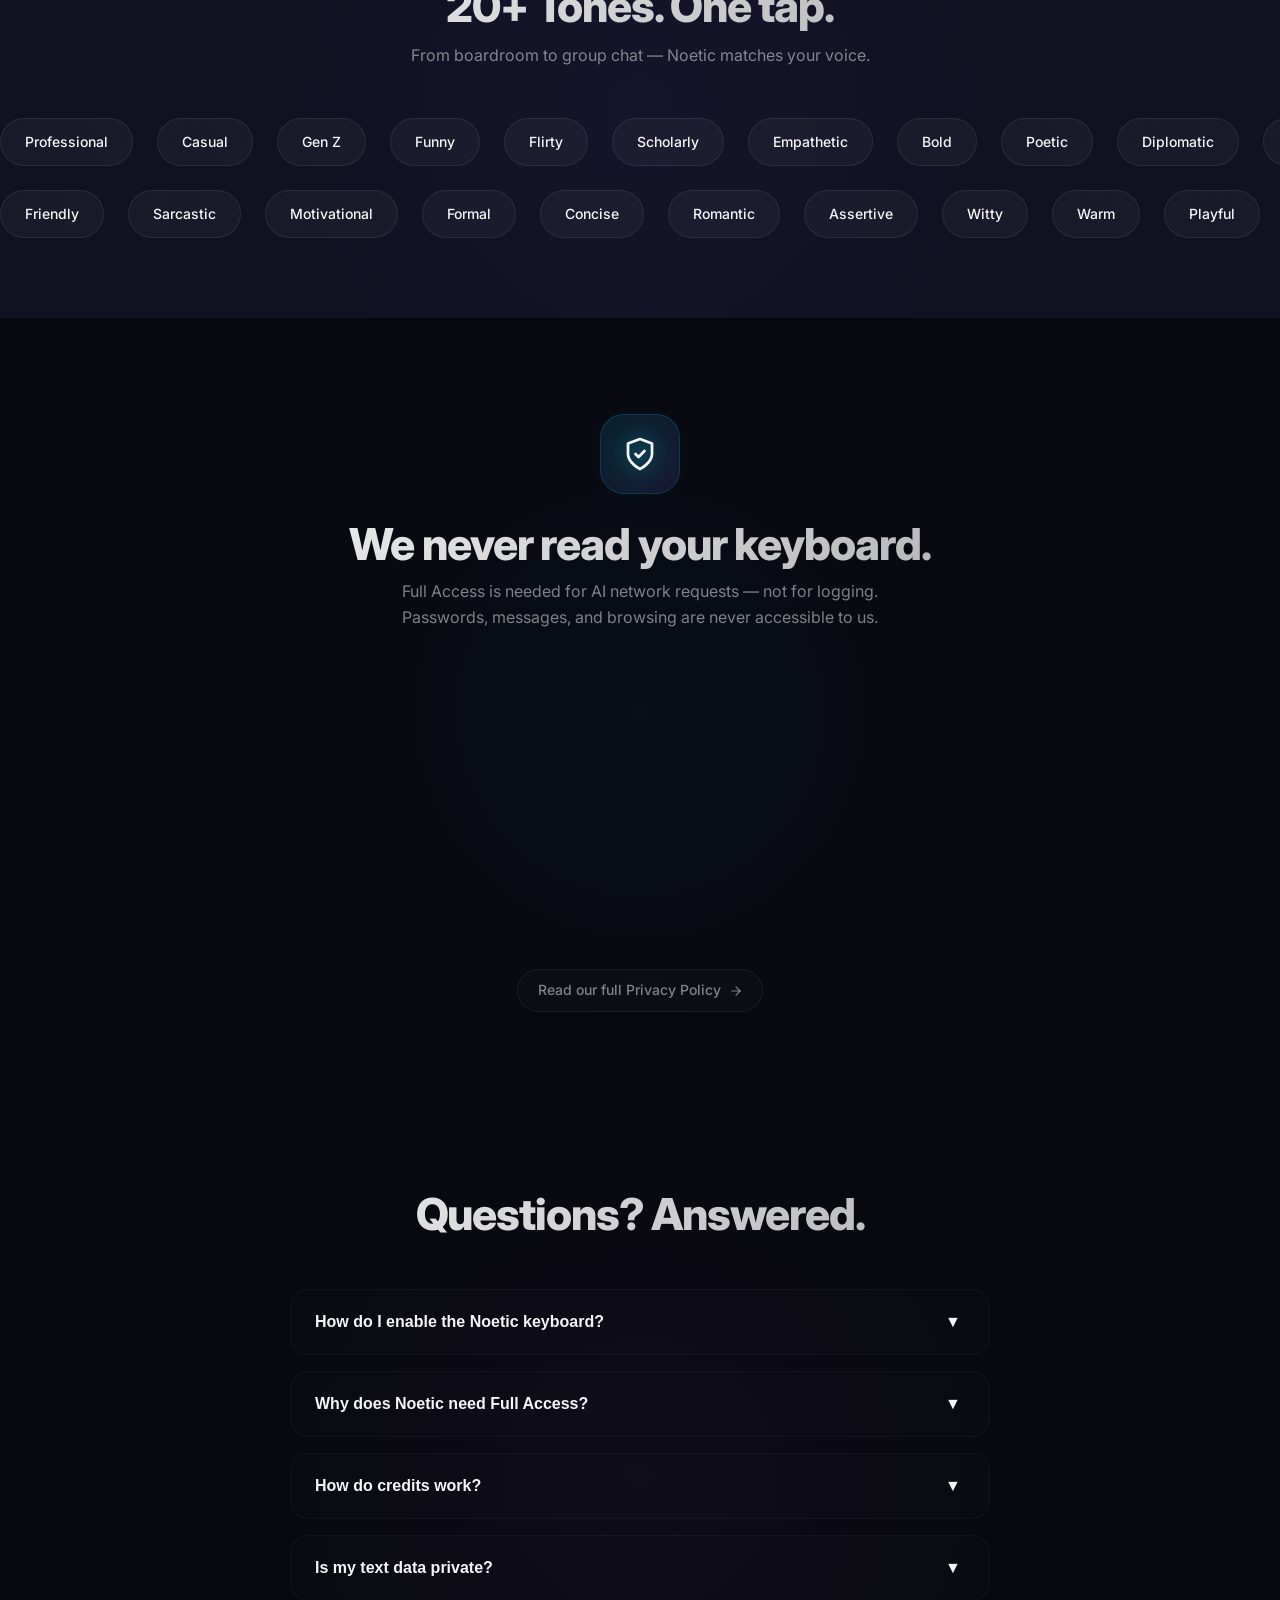
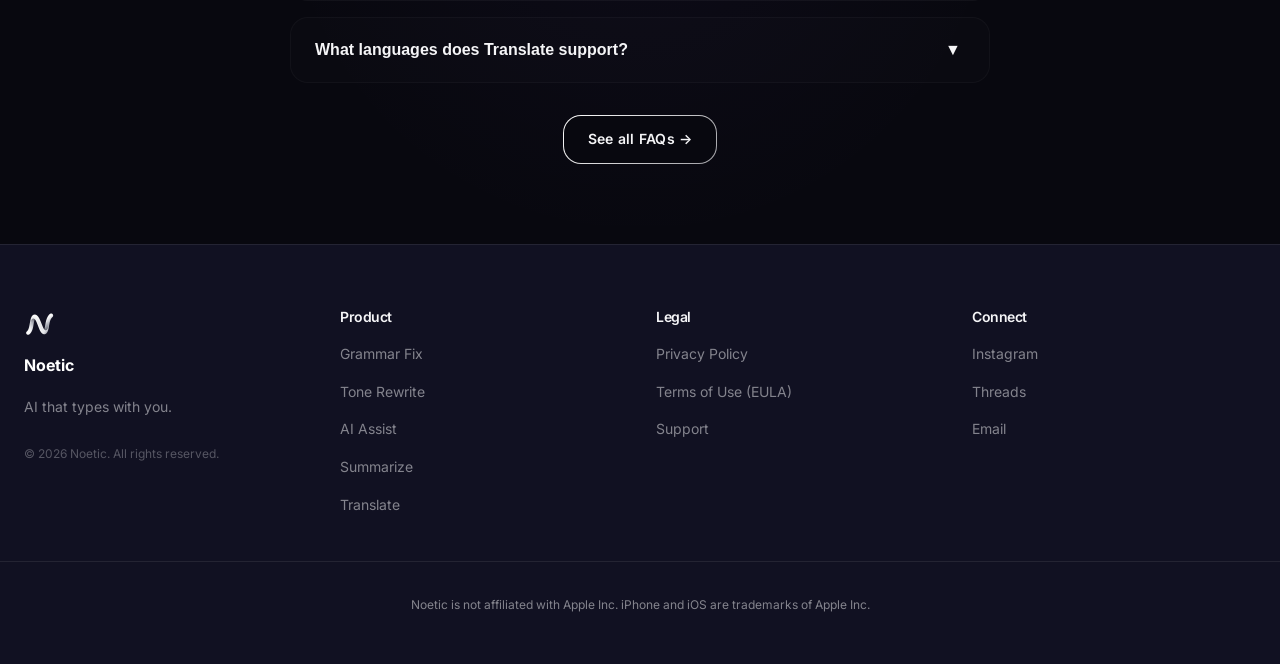
==== commit 8042510b: "feat: premium hero section — mesh gradient, shimmer headline, correct app icons, CTA glow, trust pil" ====
--- a/index.html
+++ b/index.html
@@ -123,6 +123,7 @@
 <div class="snap-presentation-cylinder">
 
   <section class="section-hero">
+    <div class="hero-mesh-gradient"></div>
     <div class="orb orb-1"></div>
     <div class="orb orb-2"></div>
     <div class="orb orb-3"></div>
@@ -139,7 +140,7 @@
       
       <!-- Headline -->
       <h1 class="hero-headline">
-        Write beyond words.<br>
+        Write <span class="hero-headline-accent">beyond words.</span><br>
         In any <span id="word-swap">app.</span>
       </h1>
       
@@ -154,17 +155,24 @@
           <img src="https://developer.apple.com/assets/elements/badges/download-on-the-app-store.svg" alt="Download on the App Store">
         </a>
         <button class="btn btn-secondary" onclick="document.querySelector('#features').scrollIntoView({behavior: 'smooth'});">
-          See how it works ↓
+          See how it works <span class="arrow-bounce">↓</span>
         </button>
       </div>
       
       <!-- Bottom Metadata Links -->
       <div class="hero-meta">
-        <span>Free to start</span>
-        <span>•</span>
-        <span>No keystroke logging</span>
-        <span>•</span>
-        <span>Works in every app</span>
+        <span class="hero-meta-pill">
+          <svg viewBox="0 0 24 24" fill="none" stroke="currentColor" stroke-width="2" stroke-linecap="round" stroke-linejoin="round"><path d="M12 22s8-4 8-10V5l-8-3-8 3v7c0 6 8 10 8 10z"></path></svg>
+          Free to start
+        </span>
+        <span class="hero-meta-pill">
+          <svg viewBox="0 0 24 24" fill="none" stroke="currentColor" stroke-width="2" stroke-linecap="round" stroke-linejoin="round"><rect x="3" y="11" width="18" height="11" rx="2" ry="2"></rect><path d="M7 11V7a5 5 0 0 1 10 0v4"></path></svg>
+          No keystroke logging
+        </span>
+        <span class="hero-meta-pill">
+          <svg viewBox="0 0 24 24" fill="none" stroke="currentColor" stroke-width="2" stroke-linecap="round" stroke-linejoin="round"><circle cx="12" cy="12" r="10"></circle><path d="M2 12h20"></path><path d="M12 2a15.3 15.3 0 0 1 4 10 15.3 15.3 0 0 1-4 10 15.3 15.3 0 0 1-4-10 15.3 15.3 0 0 1 4-10z"></path></svg>
+          Works in every app
+        </span>
       </div>
       
     </div>
--- a/style.css
+++ b/style.css
@@ -1111,6 +1111,38 @@
   50% { transform: translate(50px, 70px) scale(1.2); }
 }
 
+/* Hero Animated Mesh Gradient Overlay */
+.hero-mesh-gradient {
+  position: absolute;
+  inset: 0;
+  z-index: 0;
+  overflow: hidden;
+  pointer-events: none;
+}
+
+.hero-mesh-gradient::before {
+  content: '';
+  position: absolute;
+  width: 150%;
+  height: 150%;
+  top: -25%;
+  left: -25%;
+  background:
+    radial-gradient(ellipse at 20% 50%, rgba(0, 122, 255, 0.18) 0%, transparent 50%),
+    radial-gradient(ellipse at 80% 20%, rgba(139, 92, 246, 0.14) 0%, transparent 50%),
+    radial-gradient(ellipse at 50% 80%, rgba(6, 182, 212, 0.10) 0%, transparent 50%),
+    radial-gradient(ellipse at 70% 60%, rgba(168, 85, 247, 0.08) 0%, transparent 40%);
+  animation: meshDrift 20s ease-in-out infinite;
+  filter: blur(60px);
+}
+
+@keyframes meshDrift {
+  0% { transform: translate(0, 0) rotate(0deg); }
+  33% { transform: translate(30px, -20px) rotate(2deg); }
+  66% { transform: translate(-20px, 15px) rotate(-1deg); }
+  100% { transform: translate(0, 0) rotate(0deg); }
+}
+
 .section-hero {
   position: relative;
   min-height: 100vh;
@@ -1174,28 +1206,50 @@
 }
 
 .hero-headline {
-  font-weight: 200;
+  font-weight: 300;
   color: var(--text-primary);
   margin-bottom: 1.5rem;
-  line-height: 1.2;
+  line-height: 1.15;
   font-size: clamp(38px, 6vw, 76px);
-  letter-spacing: -0.015em;
+  letter-spacing: -0.02em;
+}
+
+.hero-headline-accent {
+  font-weight: 700;
+  background: linear-gradient(135deg, var(--text-primary) 0%, rgba(6, 182, 212, 0.9) 50%, rgba(139, 92, 246, 0.9) 100%);
+  background-size: 200% 200%;
+  -webkit-background-clip: text;
+  -webkit-text-fill-color: transparent;
+  background-clip: text;
+  animation: shimmerGradient 6s ease-in-out infinite;
+}
+
+@keyframes shimmerGradient {
+  0%, 100% { background-position: 0% 50%; }
+  50% { background-position: 100% 50%; }
 }
 
 #word-swap {
-  display: inline-block;
-  vertical-align: middle;
-  min-width: 70px;
+  display: inline-flex;
+  align-items: center;
+  justify-content: center;
+  vertical-align: baseline;
+  min-width: 80px;
+  min-height: 1em;
   text-align: left;
-  transition: opacity 0.3s ease, transform 0.3s ease;
+  transition: opacity 0.25s ease, transform 0.25s ease, filter 0.25s ease;
   font-weight: 700;
   letter-spacing: -0.025em;
 }
 
 .swap-icon {
-  margin-left: 6px;
-  transform: translateY(2px);
-  vertical-align: middle;
+  height: 0.75em;
+  width: auto;
+  vertical-align: baseline;
+  margin-left: 4px;
+  display: inline-block;
+  filter: drop-shadow(0 2px 8px rgba(0,0,0,0.3));
+  border-radius: 8px;
 }
 
 .hero-desc {
@@ -1220,7 +1274,27 @@
   transition: all 0.3s cubic-bezier(0.16, 1, 0.3, 1);
   display: inline-block;
   border-radius: 6px;
-}
+  position: relative;
+}
+
+/* Suggestion E: Pulsing glow ring around App Store badge */
+.btn-download-badge::after {
+  content: '';
+  position: absolute;
+  inset: -3px;
+  border-radius: 10px;
+  background: linear-gradient(135deg, rgba(52, 199, 89, 0.3), rgba(0, 122, 255, 0.2));
+  z-index: -1;
+  opacity: 0;
+  filter: blur(8px);
+  animation: badgePulseGlow 3s ease-in-out infinite;
+}
+
+@keyframes badgePulseGlow {
+  0%, 100% { opacity: 0; transform: scale(0.95); }
+  50% { opacity: 1; transform: scale(1.04); }
+}
+
 .btn-download-badge:hover {
   transform: scale(1.02);
   box-shadow: 0 8px 24px rgba(0, 0, 0, 0.5), 0 0 15px rgba(52, 199, 89, 0.25);
@@ -1246,19 +1320,63 @@
   height: 48px;
   transition: all 0.3s cubic-bezier(0.16, 1, 0.3, 1);
 }
+
+/* Suggestion E: Bouncing arrow in secondary CTA */
+.btn-secondary .arrow-bounce {
+  display: inline-block;
+  animation: arrowBounce 2s ease-in-out infinite;
+}
+
+@keyframes arrowBounce {
+  0%, 100% { transform: translateY(0); }
+  50% { transform: translateY(3px); }
+}
+
 .btn-secondary:hover {
   background: rgba(255, 255, 255, 0.08);
   border-color: rgba(255, 255, 255, 0.25);
   box-shadow: 0 0 20px rgba(255, 255, 255, 0.05);
 }
 
+/* Suggestion F: Premium trust badges */
 .hero-meta {
-  font-size: 13px;
-  color: var(--text-tertiary);
   display: flex;
   justify-content: center;
-  gap: 1.5rem;
+  gap: 0.75rem;
+  flex-wrap: wrap;
+}
+
+.hero-meta-pill {
+  display: inline-flex;
+  align-items: center;
+  gap: 0.4rem;
+  padding: 0.45rem 0.9rem;
+  border-radius: 100px;
+  background: rgba(255, 255, 255, 0.04);
+  backdrop-filter: blur(10px);
+  -webkit-backdrop-filter: blur(10px);
+  border: 1px solid rgba(255, 255, 255, 0.07);
+  font-size: 12.5px;
   font-weight: 500;
+  color: var(--text-secondary);
+  opacity: 0;
+  transform: translateY(8px);
+  animation: trustPillIn 0.6s ease forwards;
+}
+
+.hero-meta-pill:nth-child(1) { animation-delay: 0.8s; }
+.hero-meta-pill:nth-child(2) { animation-delay: 1.0s; }
+.hero-meta-pill:nth-child(3) { animation-delay: 1.2s; }
+
+@keyframes trustPillIn {
+  to { opacity: 1; transform: translateY(0); }
+}
+
+.hero-meta-pill svg {
+  width: 14px;
+  height: 14px;
+  color: var(--cyan);
+  flex-shrink: 0;
 }
 
 @media (max-width: 480px) {
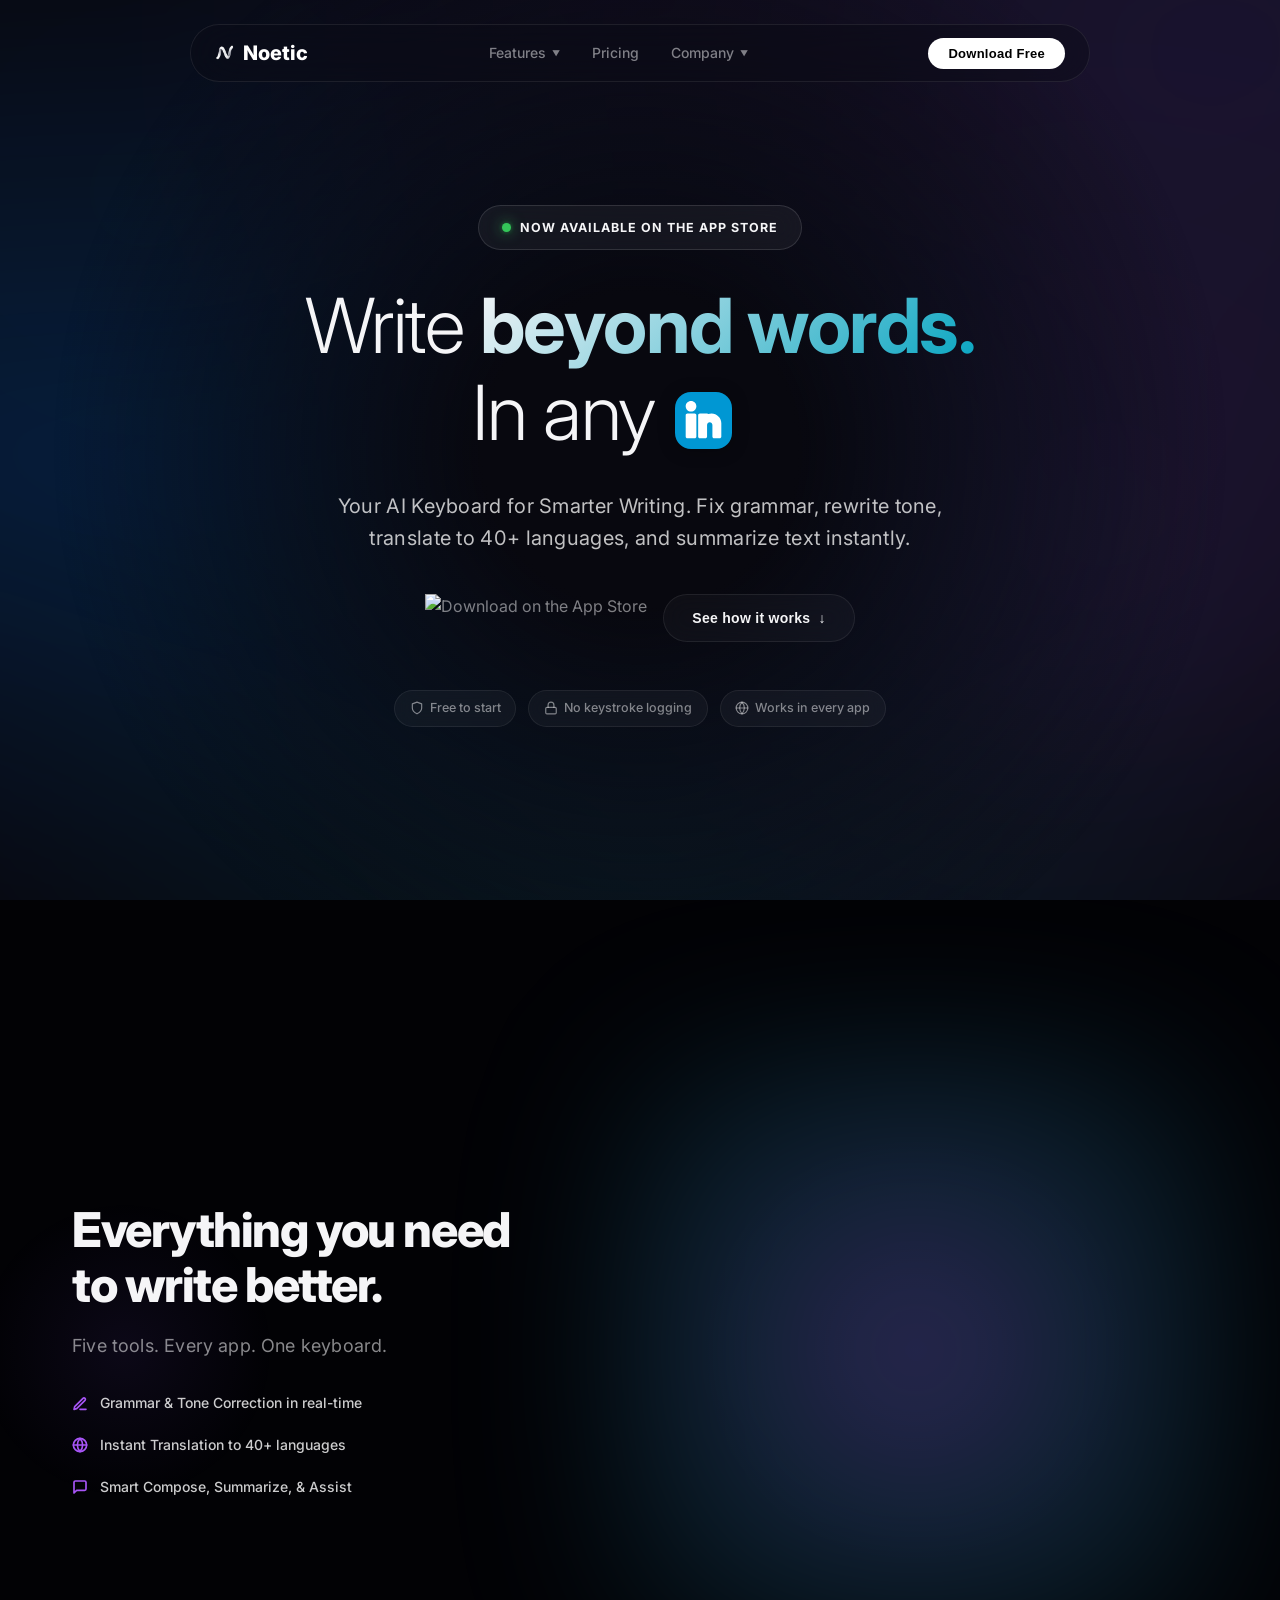
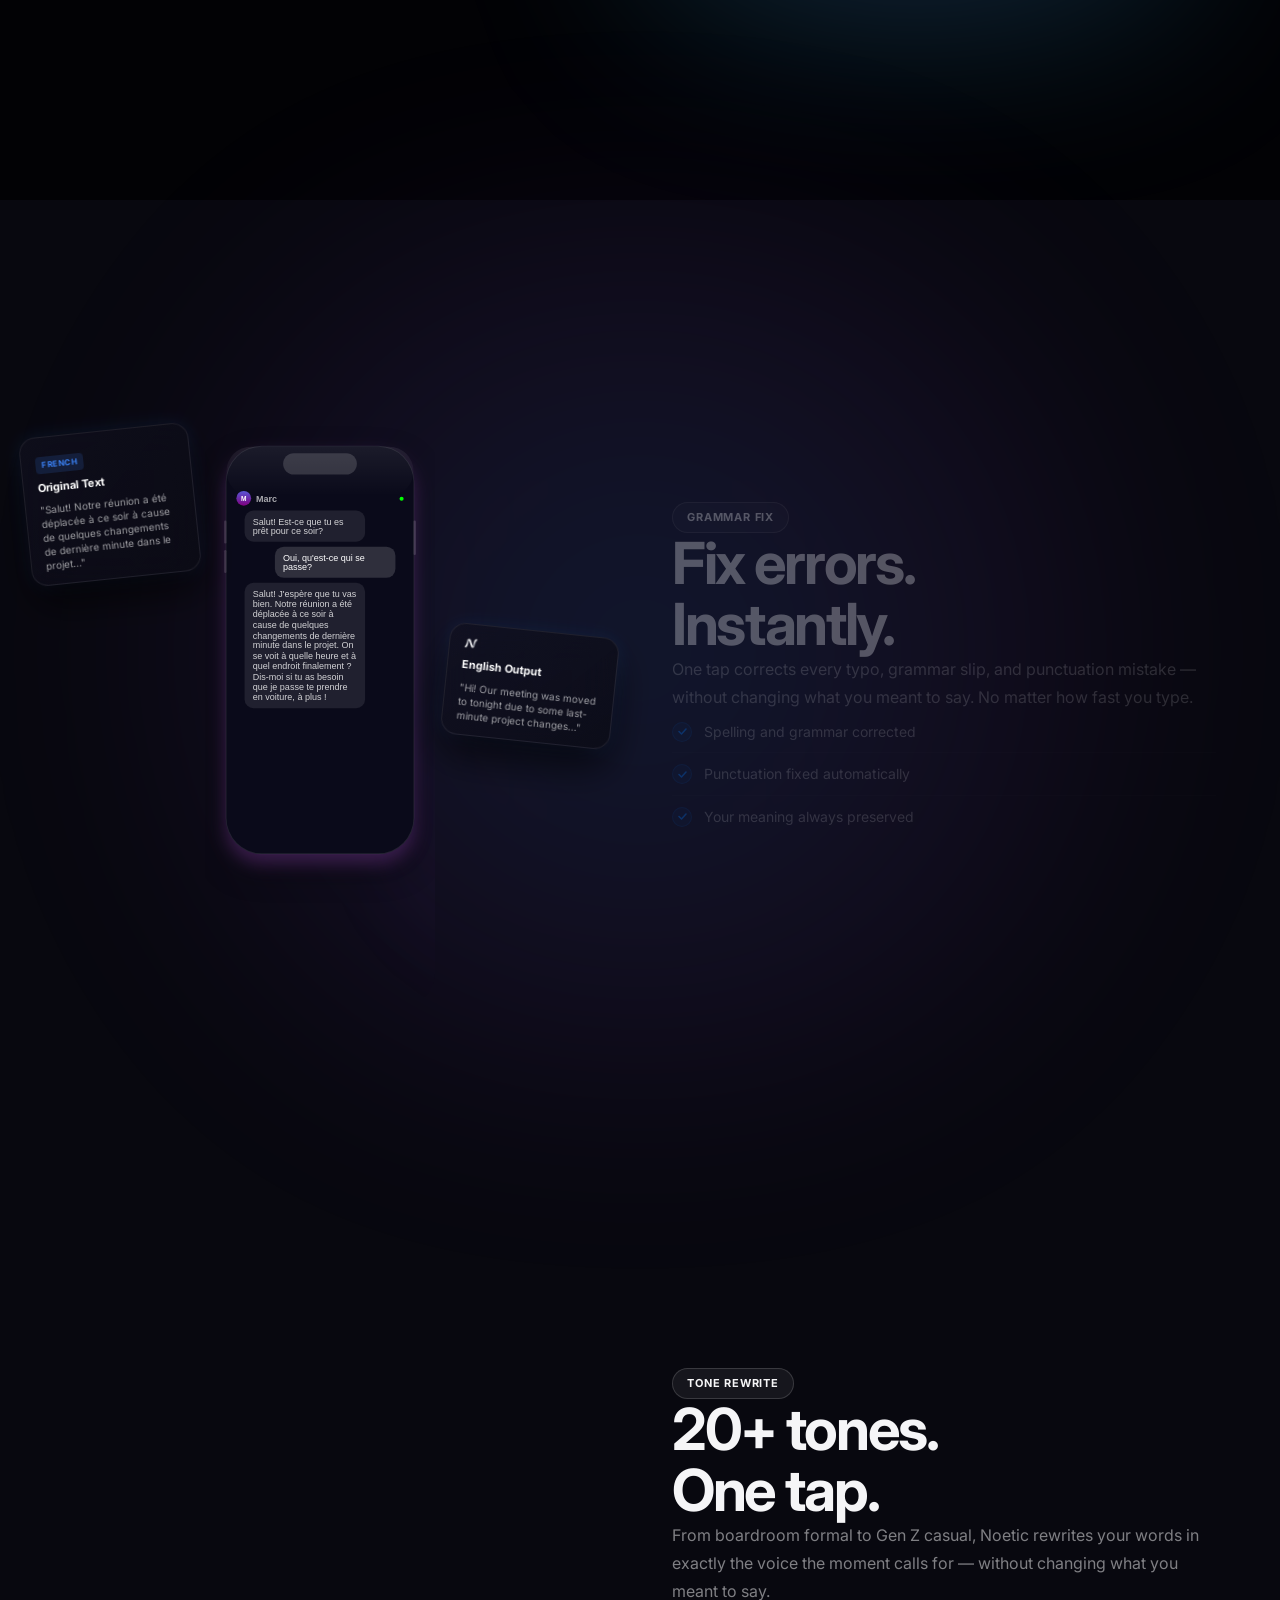
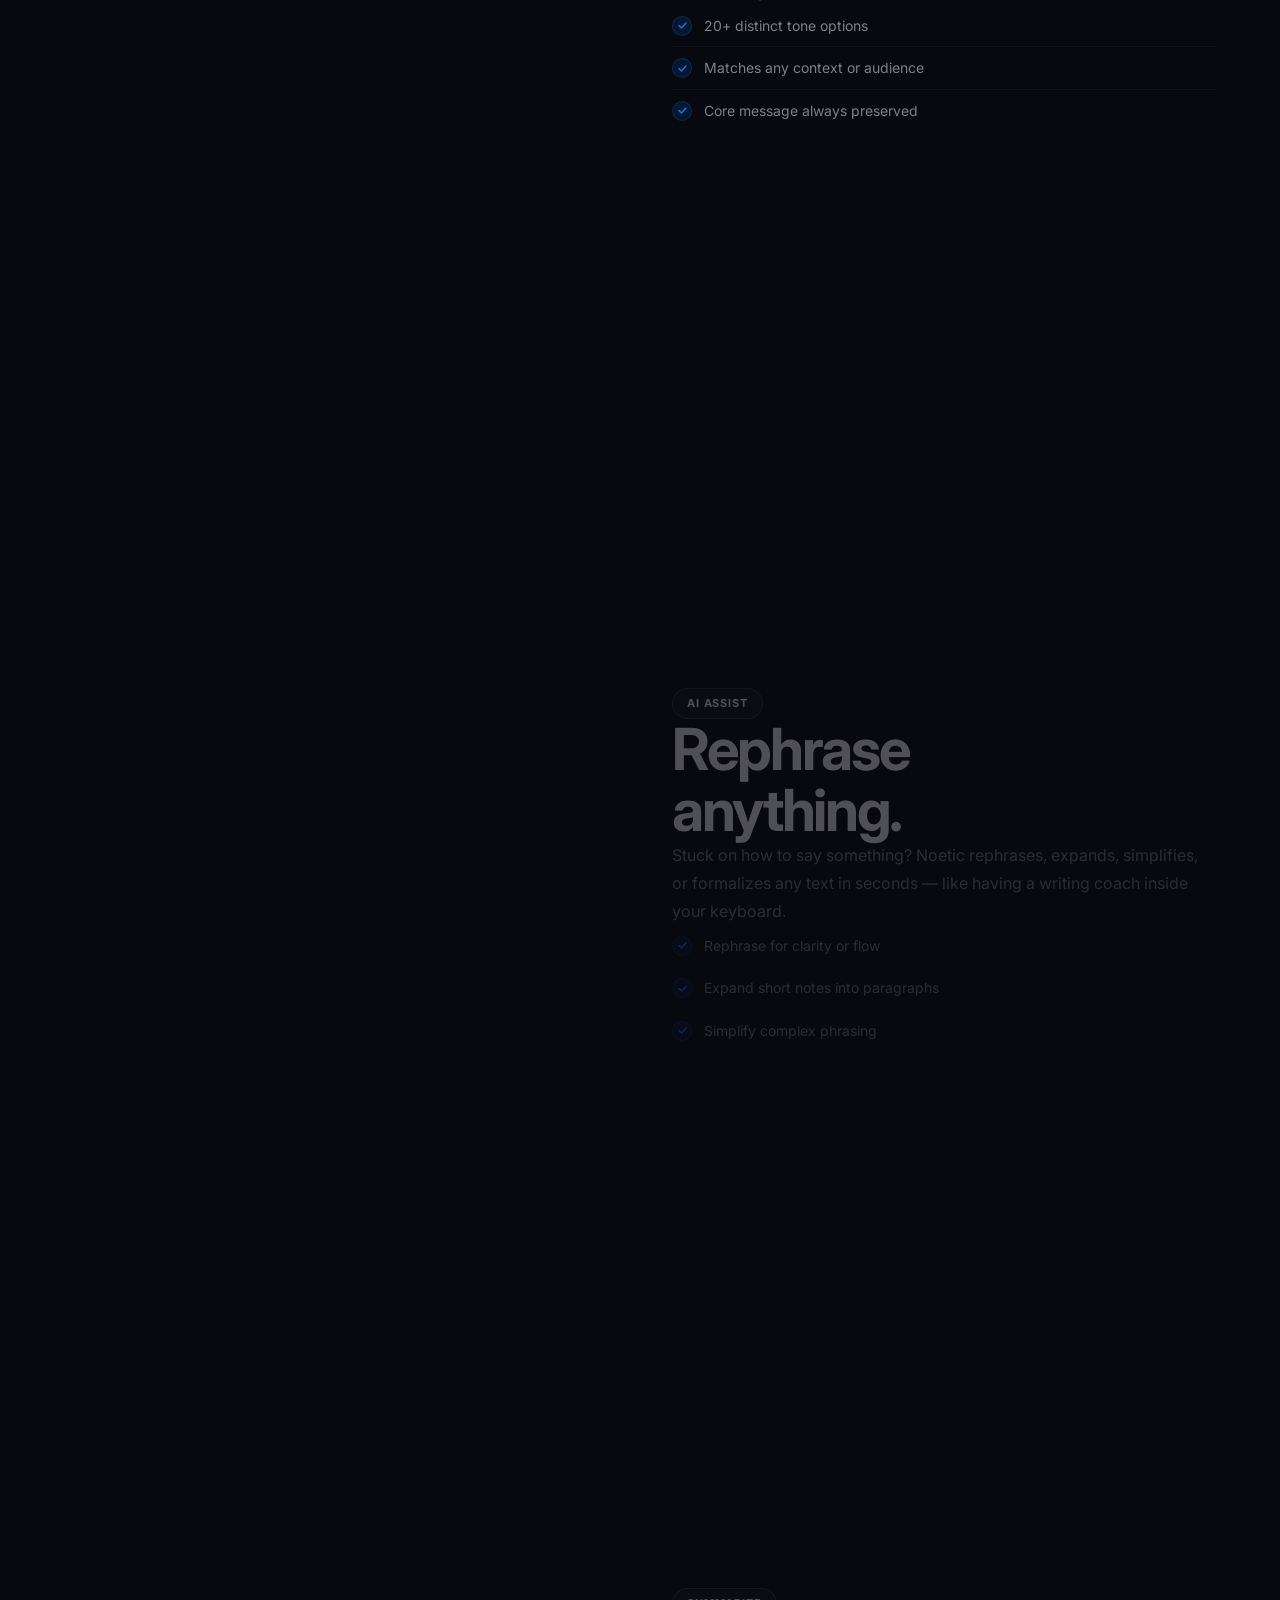
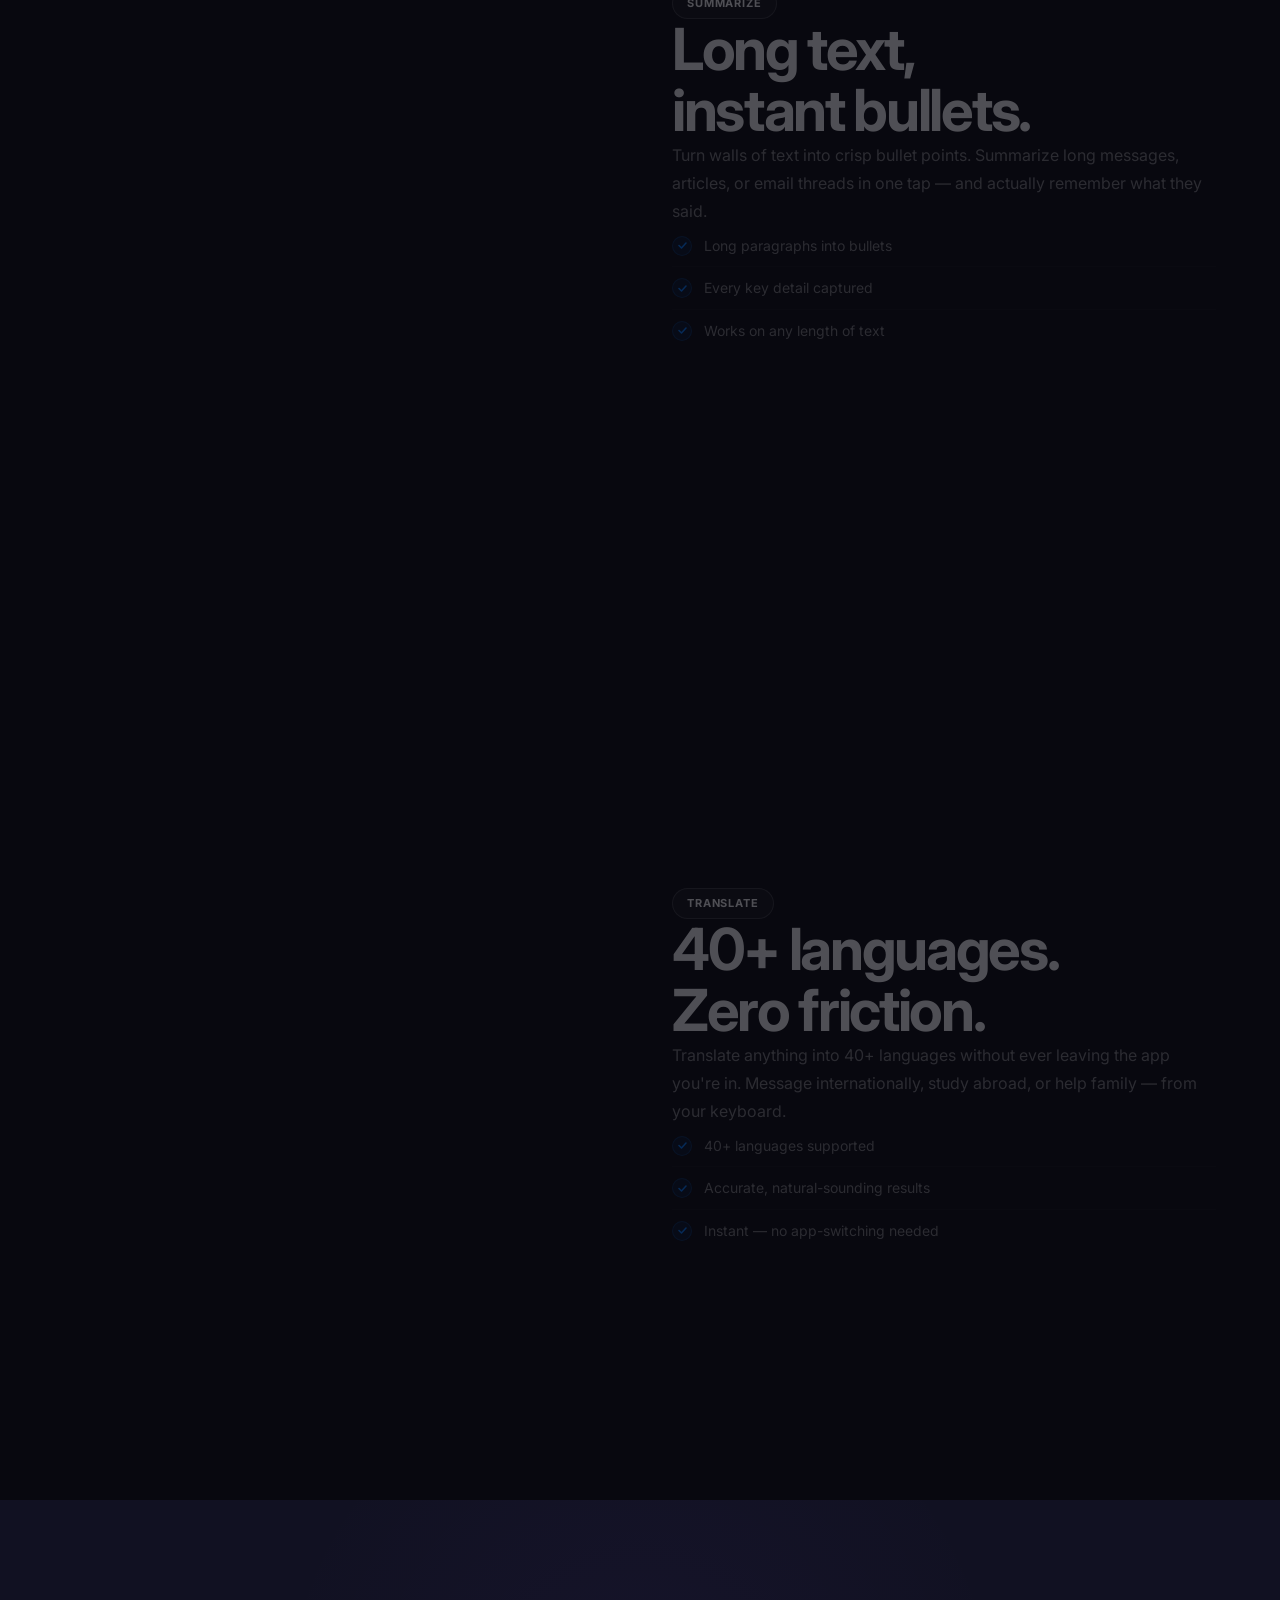
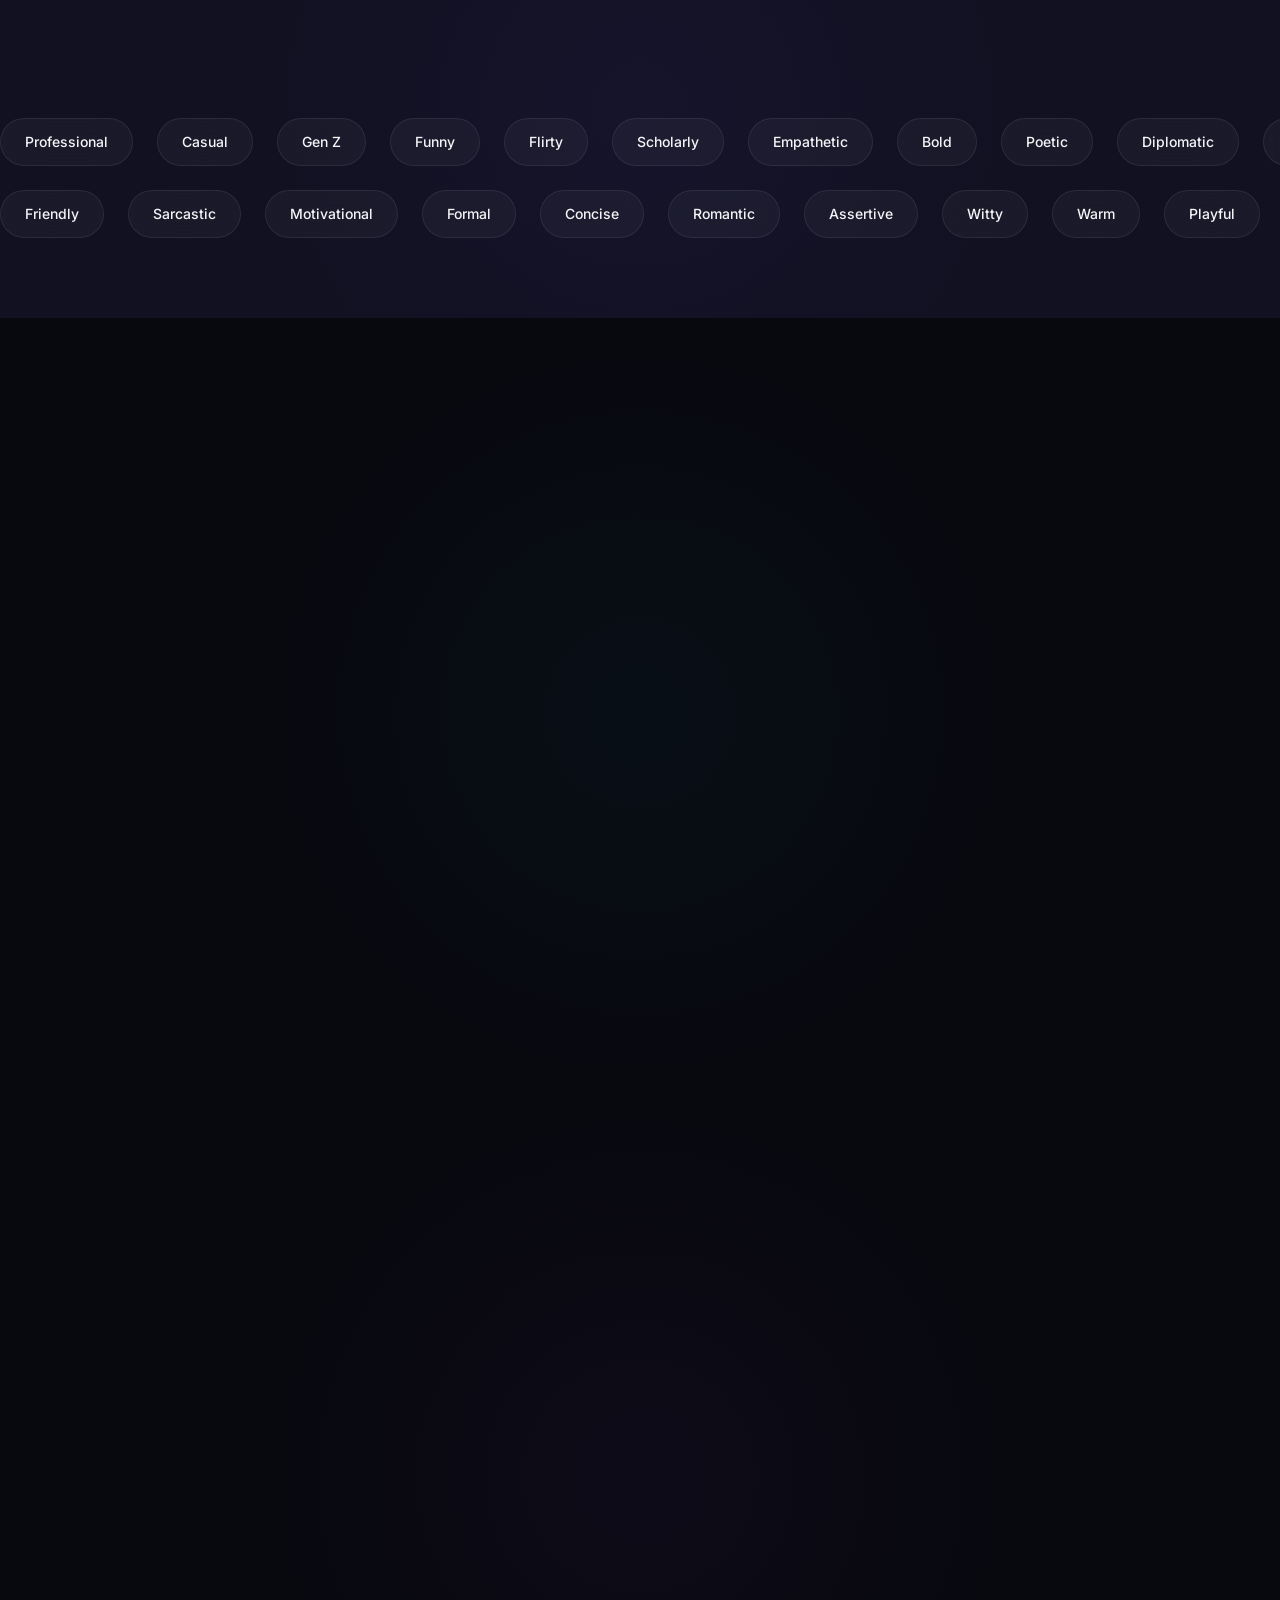
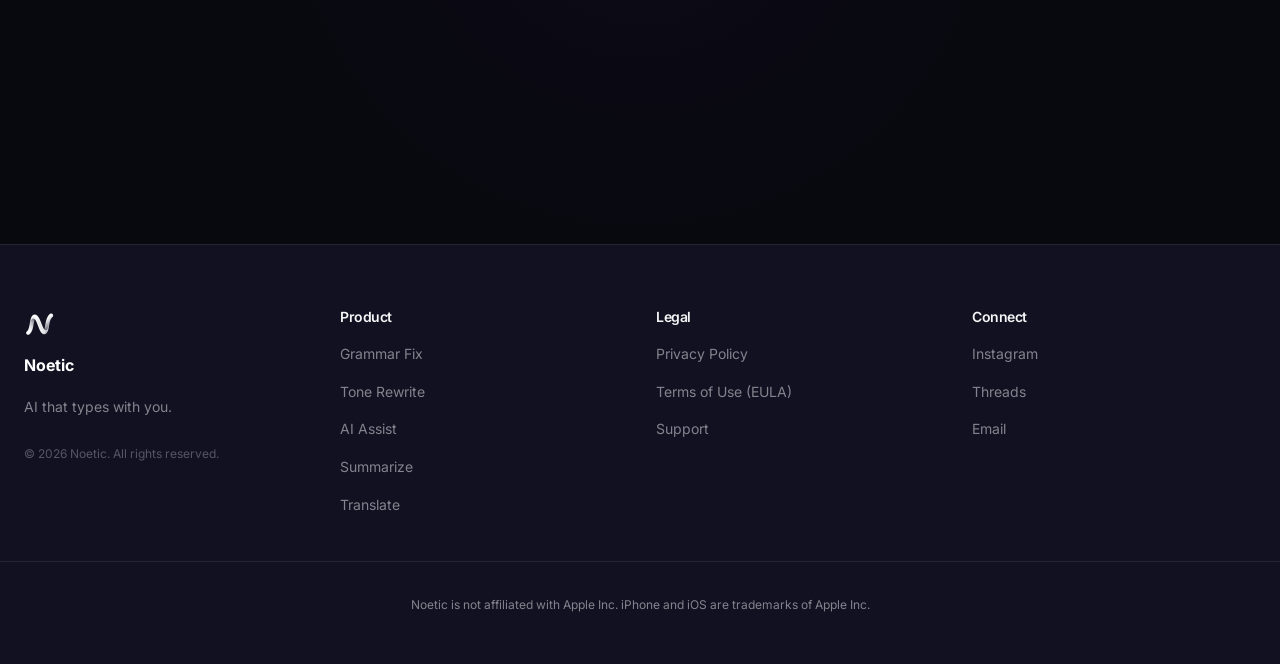
==== commit ee7c2375: "style: force hero description line wrap before translate on desktop" ====
--- a/index.html
+++ b/index.html
@@ -146,7 +146,7 @@
       
       <!-- Secondary Description -->
       <p class="hero-desc">
-        Your AI Keyboard for Smarter Writing. Fix grammar, rewrite tone, translate to 40+ languages, and summarize text instantly.
+        Your AI Keyboard for Smarter Writing. Fix grammar, rewrite tone,<br class="hero-br">translate to 40+ languages, and summarize text instantly.
       </p>
       
       <!-- Call to Action Buttons -->
--- a/style.css
+++ b/style.css
@@ -1067,35 +1067,30 @@
 .orb {
   position: absolute;
   border-radius: 50%;
-  filter: blur(110px);
+  filter: blur(140px);
   pointer-events: none;
-  opacity: 0.65;
+  opacity: 0.30;
   mix-blend-mode: screen;
   z-index: 1;
 }
 .orb-1 {
   width: 600px;
   height: 600px;
-  background: radial-gradient(circle, rgba(0, 122, 255, 0.55) 0%, transparent 70%);
-  top: -15%;
-  left: -15%;
+  background: radial-gradient(circle, rgba(0, 122, 255, 0.16) 0%, transparent 70%);
+  top: -12%;
+  left: -12%;
   animation: drift-1 25s ease-in-out infinite;
 }
 .orb-2 {
   width: 550px;
   height: 550px;
-  background: radial-gradient(circle, rgba(168, 85, 247, 0.45) 0%, transparent 70%);
-  bottom: 5%;
-  right: -10%;
+  background: radial-gradient(circle, rgba(168, 85, 247, 0.14) 0%, transparent 70%);
+  bottom: 12%;
+  right: -8%;
   animation: drift-2 20s ease-in-out infinite;
 }
 .orb-3 {
-  width: 450px;
-  height: 450px;
-  background: radial-gradient(circle, rgba(0, 122, 255, 0.25) 0%, transparent 70%);
-  bottom: -15%;
-  left: 15%;
-  animation: drift-3 30s ease-in-out infinite;
+  display: none;
 }
 
 @keyframes drift-1 {
@@ -1154,6 +1149,14 @@
   padding: 120px 0 60px 0;
   background-color: var(--bg-void);
 }
+.section-hero::after {
+  content: '';
+  position: absolute;
+  inset: 0;
+  background: radial-gradient(circle at 50% 50%, var(--bg) 20%, transparent 75%);
+  pointer-events: none;
+  z-index: 2;
+}
 
 .hero-content {
   text-align: center;
@@ -1232,10 +1235,10 @@
 #word-swap {
   display: inline-flex;
   align-items: center;
-  justify-content: center;
-  vertical-align: baseline;
-  min-width: 80px;
-  min-height: 1em;
+  justify-content: flex-start;
+  vertical-align: middle;
+  width: 1.8em;
+  min-height: 1.2em;
   text-align: left;
   transition: opacity 0.25s ease, transform 0.25s ease, filter 0.25s ease;
   font-weight: 700;
@@ -1245,7 +1248,7 @@
 .swap-icon {
   height: 0.75em;
   width: auto;
-  vertical-align: baseline;
+  vertical-align: -0.15em;
   margin-left: 4px;
   display: inline-block;
   filter: drop-shadow(0 2px 8px rgba(0,0,0,0.3));
@@ -1255,7 +1258,7 @@
 .hero-desc {
   font-size: clamp(16px, 2.5vw, 20px);
   color: rgba(255, 255, 255, 0.75);
-  max-width: 480px;
+  max-width: 760px;
   margin: 0 auto 2.5rem auto;
   line-height: 1.6;
   font-weight: 400;
@@ -3434,67 +3437,84 @@
 
 @media (max-width: 960px) {
   .pinned-showcase-container {
-    display: block;
-    width: 100%;
+    display: flex !important;
+    flex-direction: row !important;
+    position: relative;
+    width: 100% !important;
   }
 
   .showcase-sticky-panel {
-    display: none !important;
+    display: flex !important;
+    width: 42% !important;
+    height: 100vh !important;
+    position: sticky !important;
+    top: 0 !important;
+    align-items: center !important;
+    justify-content: center !important;
+    overflow: visible !important;
+    z-index: 10 !important;
+  }
+
+  .showcase-sticky-panel .premium-glass-frame-wrap {
+    transform: scale(0.55);
+    transform-origin: center center;
   }
 
   .showcase-scroll-column {
-    width: 100% !important;
+    width: 58% !important;
   }
 
   .showcase-text-block {
-    height: auto !important;
-    min-height: auto !important;
-    padding: 4rem 1.5rem !important;
+    height: 100vh !important;
+    min-height: 100vh !important;
+    padding: 3rem 1rem 3rem 1.5rem !important;
     display: flex !important;
     flex-direction: column !important;
-    align-items: center !important;
-    text-align: center !important;
+    justify-content: center !important;
+    align-items: flex-start !important;
+    text-align: left !important;
   }
 
   .showcase-text-inner {
+    opacity: 0.3 !important;
+    transform: translateY(20px) !important;
+    transition: all 0.8s cubic-bezier(0.16, 1, 0.3, 1) !important;
+    width: 100% !important;
+    max-width: 100% !important;
+    margin-bottom: 0 !important;
+  }
+
+  .showcase-text-block.active .showcase-text-inner {
     opacity: 1 !important;
-    transform: none !important;
-    width: 100%;
-    max-width: 550px;
-    margin-bottom: 2rem;
+    transform: translateY(0) !important;
+  }
+
+  .showcase-text-inner h2 {
+    font-size: clamp(20px, 4.2vw, 30px) !important;
+  }
+
+  .showcase-text-inner p {
+    font-size: 0.85rem !important;
   }
 
   .showcase-text-inner .feat-list {
-    text-align: left;
-    display: inline-block;
+    text-align: left !important;
+    display: block !important;
+  }
+
+  .showcase-iframe {
+    transform: translateX(60px) scale(0.95) !important;
+    opacity: 0 !important;
+    transition: all 0.7s cubic-bezier(0.16, 1, 0.3, 1) !important;
+  }
+
+  .showcase-iframe.active {
+    transform: translateX(0) scale(1) !important;
+    opacity: 1 !important;
   }
 
   .mobile-only-demo-wrap {
-    display: flex;
-    position: relative;
-    width: 230px;
-    height: 720px;
-    align-items: center;
-    justify-content: center;
-    margin: 0 auto;
-  }
-
-  .mobile-only-demo-wrap iframe {
-    position: relative;
-    z-index: 2;
-    border-radius: 36px;
-  }
-
-  .mobile-only-demo-wrap .feature-glow {
-    position: absolute;
-    top: 50%;
-    left: 50%;
-    transform: translate(-50%, -50%);
-    width: 300px;
-    height: 600px;
-    filter: blur(60px);
-    opacity: 0.15;
-    z-index: 0;
+    display: none !important;
   }
 }
 
@@ -4084,4 +4104,67 @@
 
 .privacy-cta-link:hover svg {
   transform: translateX(3px);
+}
+
+/* ==========================================================================
+   DYNAMIC HEIGHT & FLUID TYPOGRAPHY SCALING
+   ========================================================================== */
+@media (max-height: 850px) {
+  :root {
+    --nav-height: 52px !important;
+  }
+  h1 {
+    font-size: clamp(34px, 5.5vh, 68px) !important;
+  }
+  h2 {
+    font-size: clamp(26px, 4.5vh, 44px) !important;
+  }
+  h3 {
+    font-size: clamp(18px, 3.8vh, 28px) !important;
+  }
+  p {
+    font-size: 0.95rem !important;
+    line-height: 1.6 !important;
+  }
+  .hero-desc {
+    max-width: 680px !important;
+    margin-bottom: 1.5rem !important;
+  }
+  .hero-buttons .btn {
+    min-width: 170px !important;
+    padding: 10px 20px !important;
+  }
+  .section-hero {
+    padding-top: calc(var(--nav-height) + 10px) !important;
+    padding-bottom: 2rem !important;
+  }
+  .badge-pill-wrap {
+    margin-bottom: 1.25rem !important;
+  }
+  .hero-buttons {
+    margin-bottom: 1.25rem !important;
+  }
+}
+
+@media (max-height: 700px) {
+  h1 {
+    font-size: clamp(28px, 5vh, 52px) !important;
+  }
+  h2 {
+    font-size: clamp(22px, 4vh, 34px) !important;
+  }
+  .hero-desc {
+    font-size: 0.9rem !important;
+    max-width: 600px !important;
+  }
+}
+
+.hero-br {
+  display: block;
+}
+
+@media (max-width: 960px) {
+  .hero-br {
+    display: none;
+  }
 }
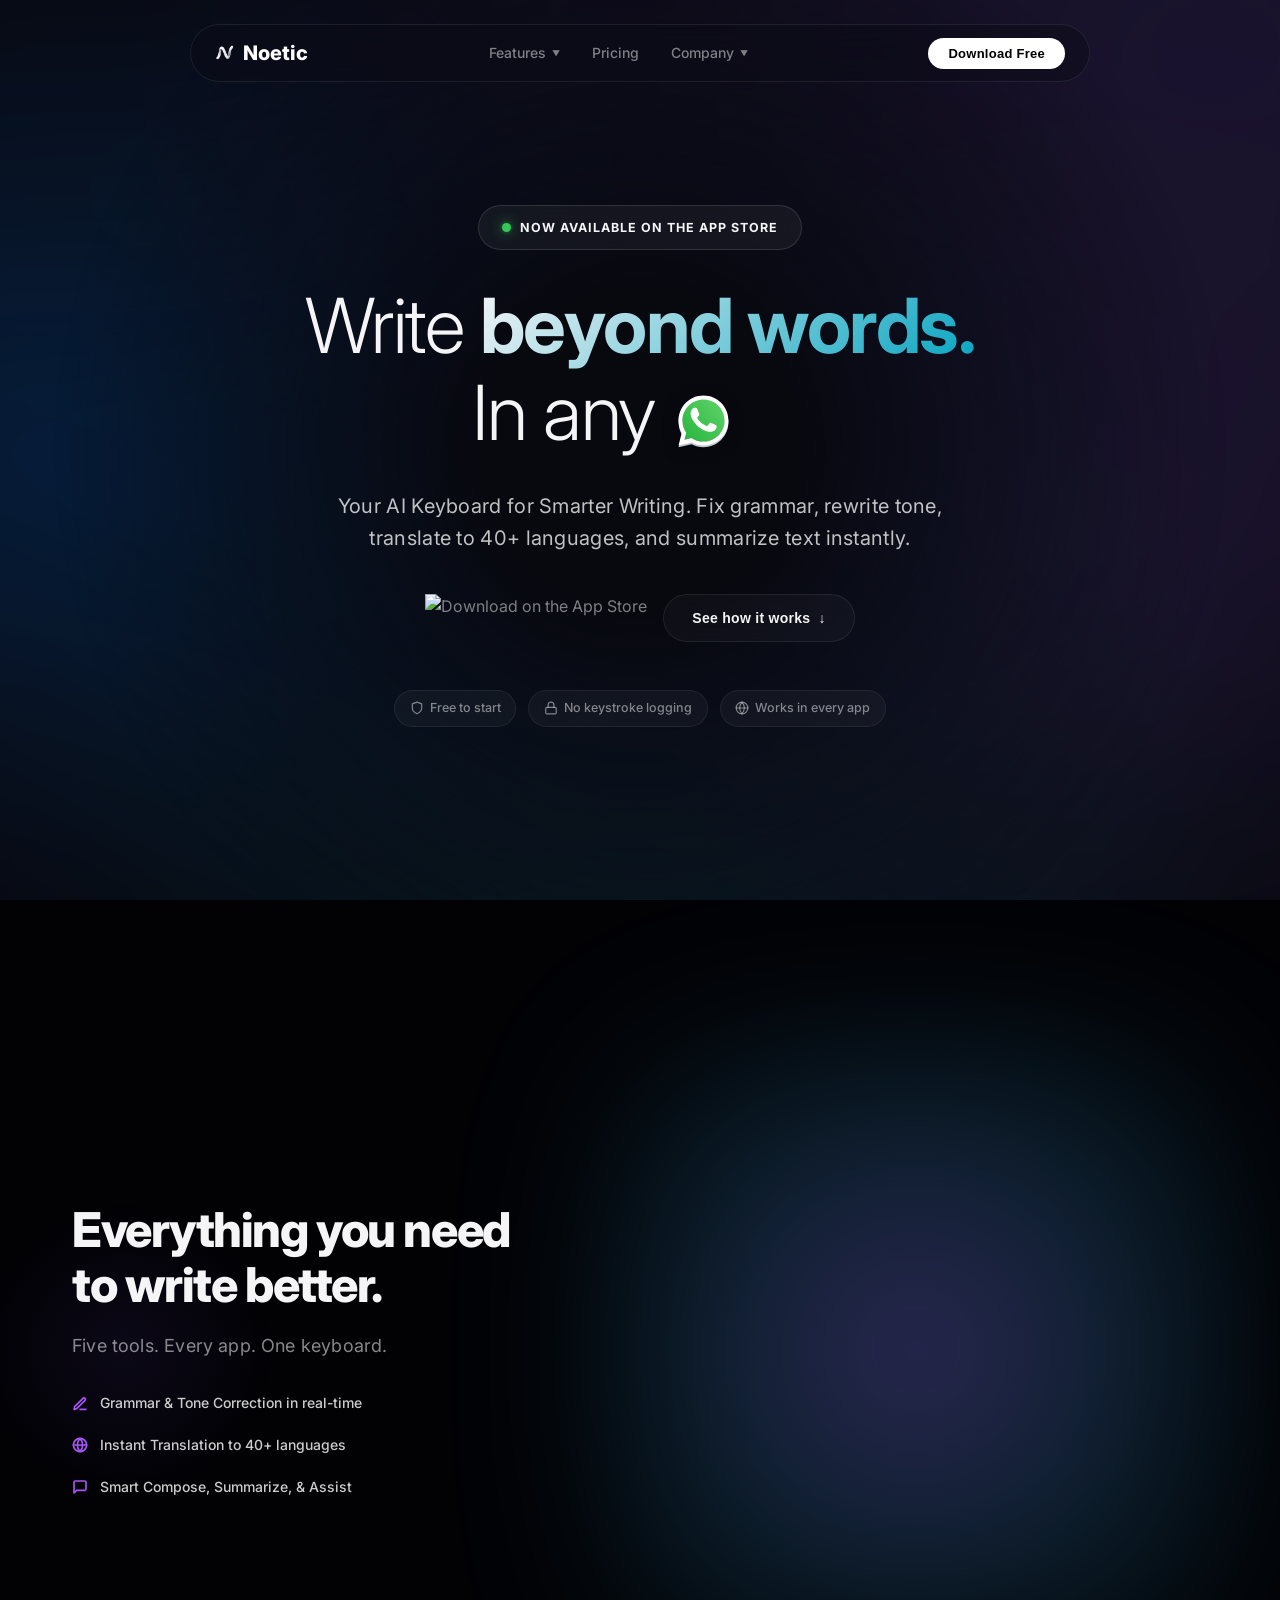
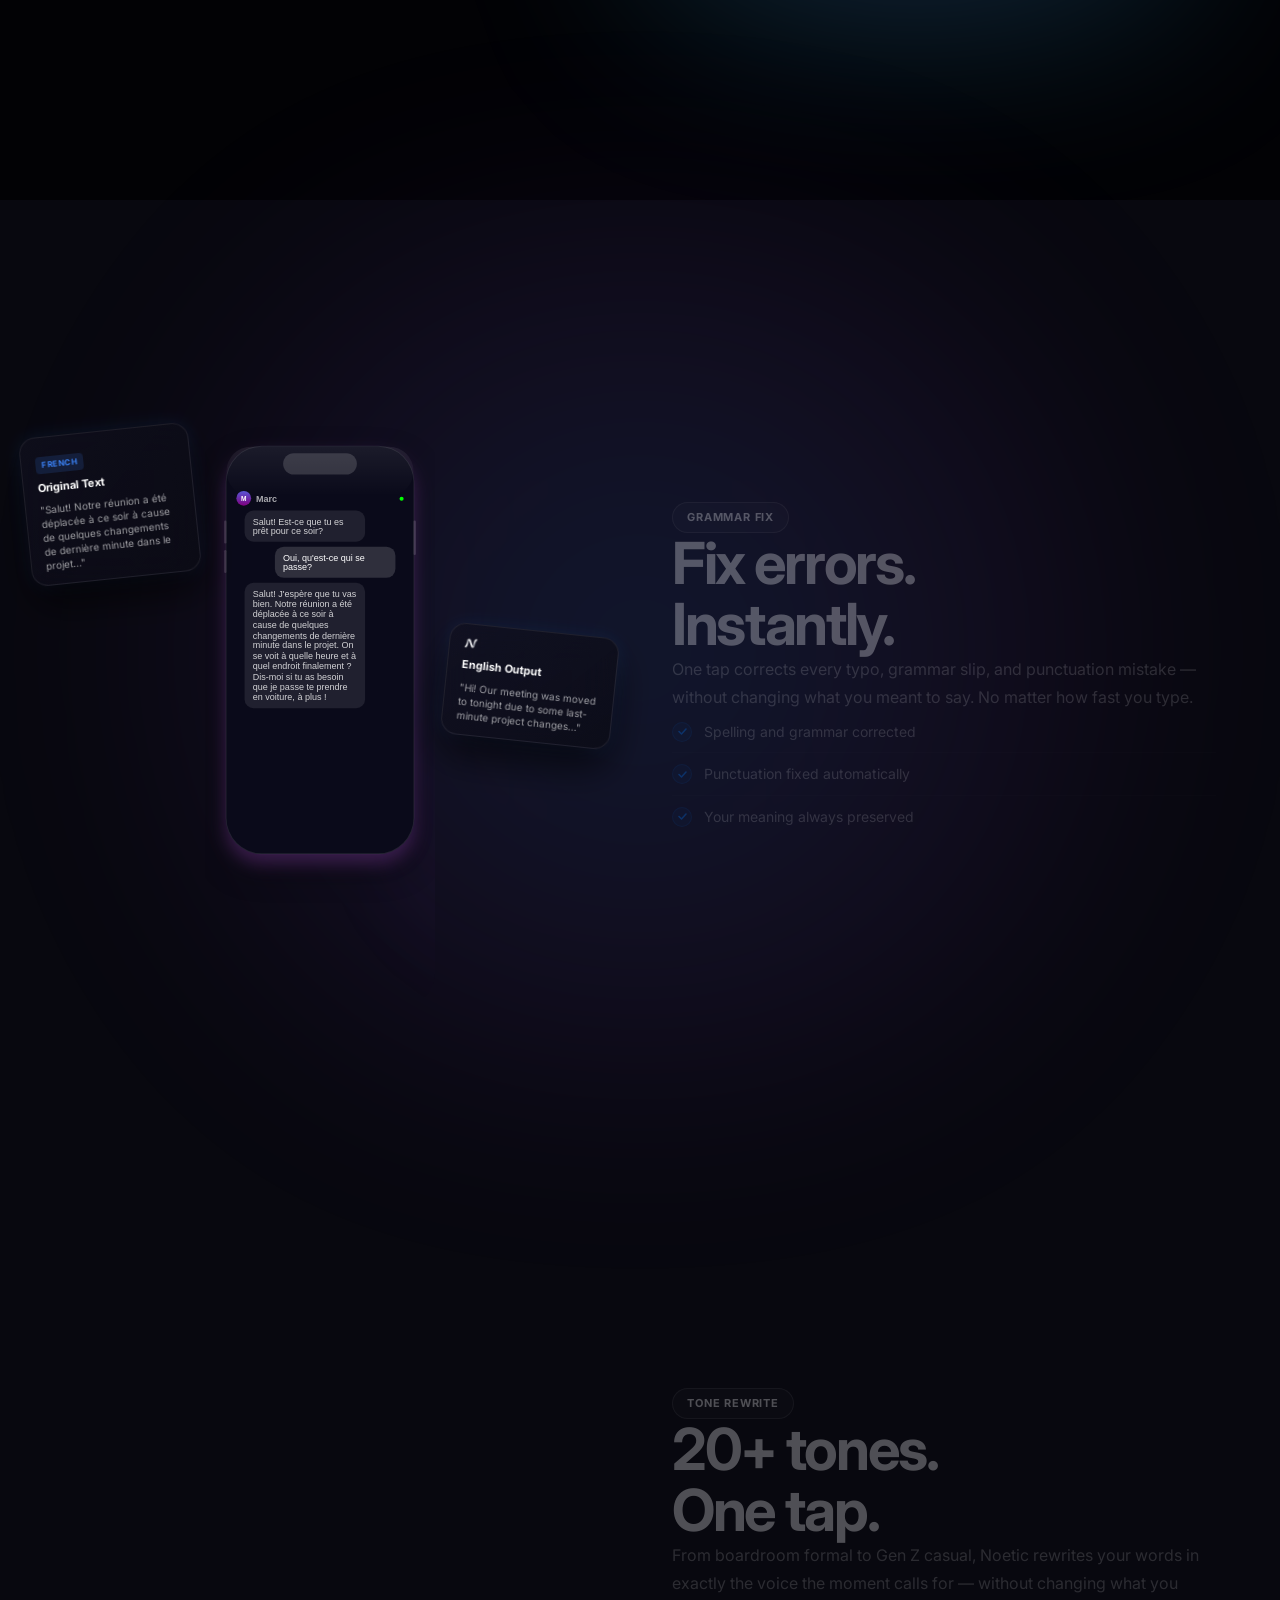
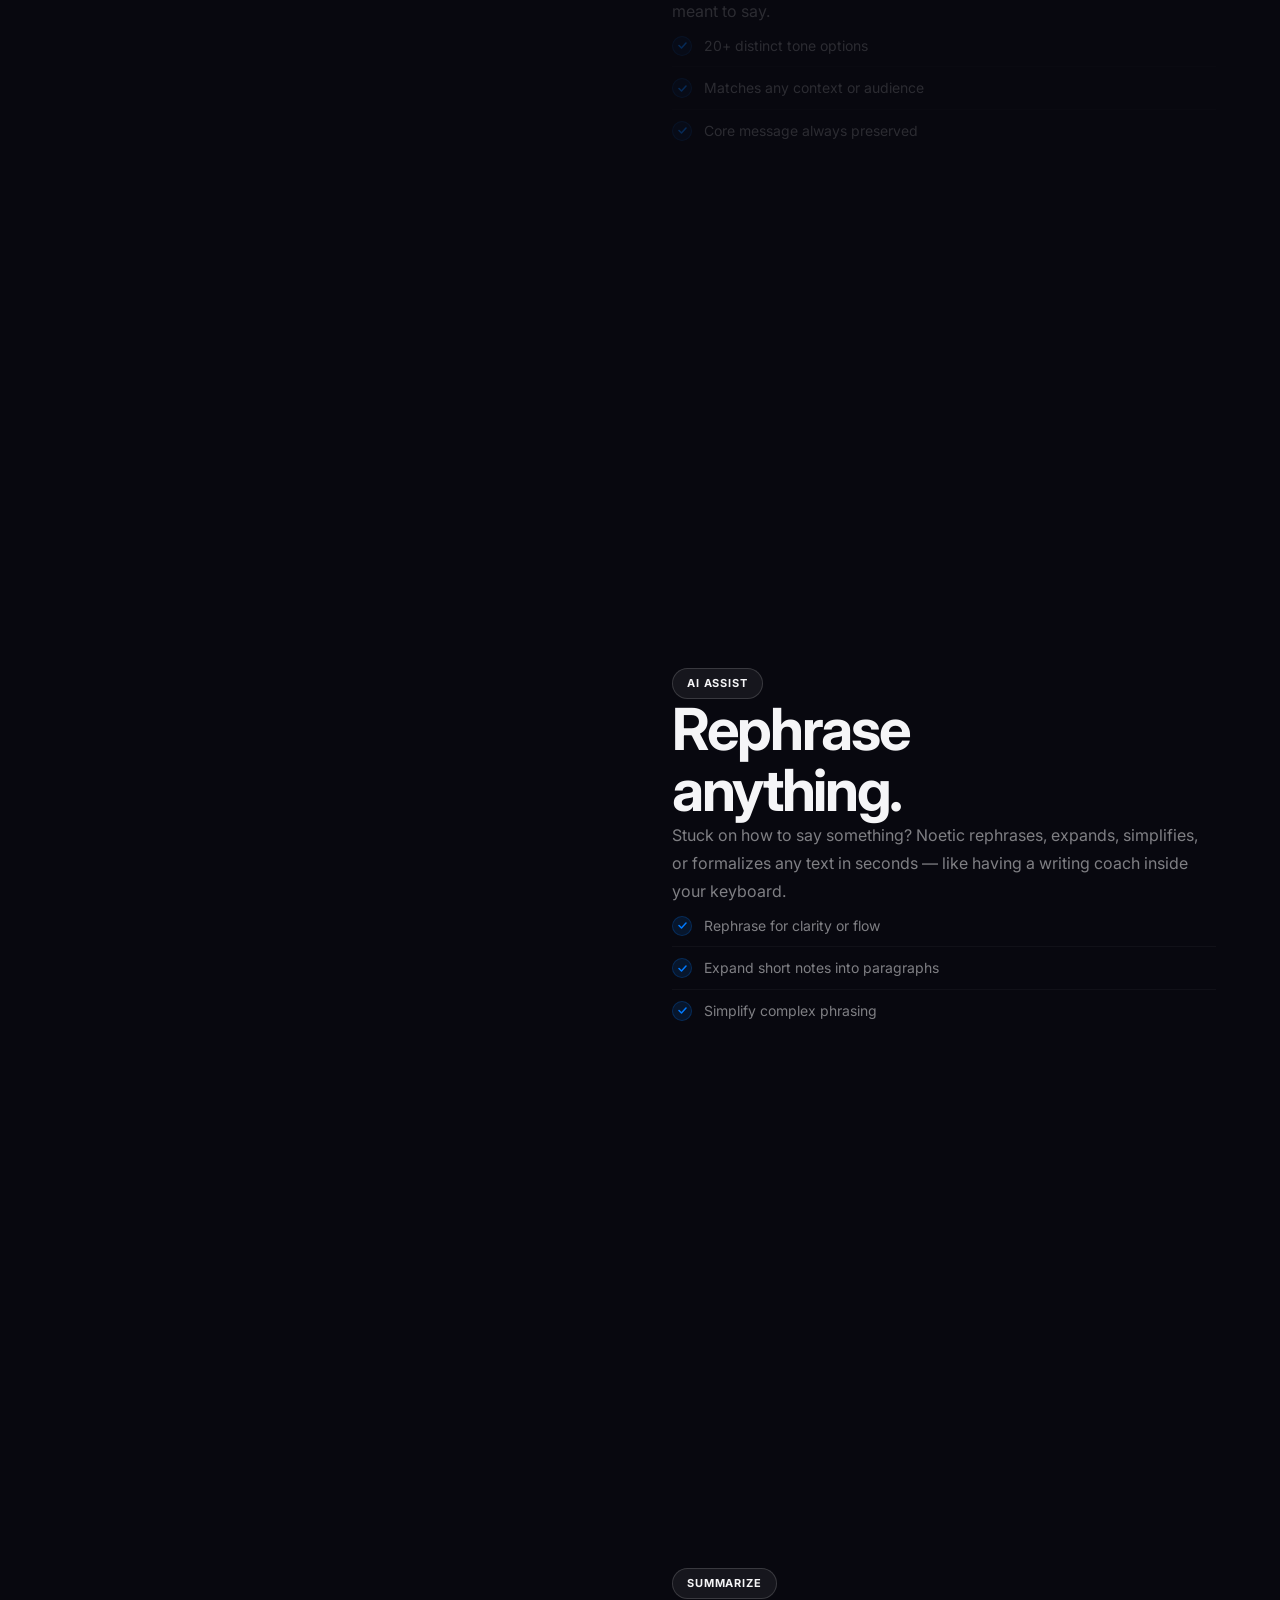
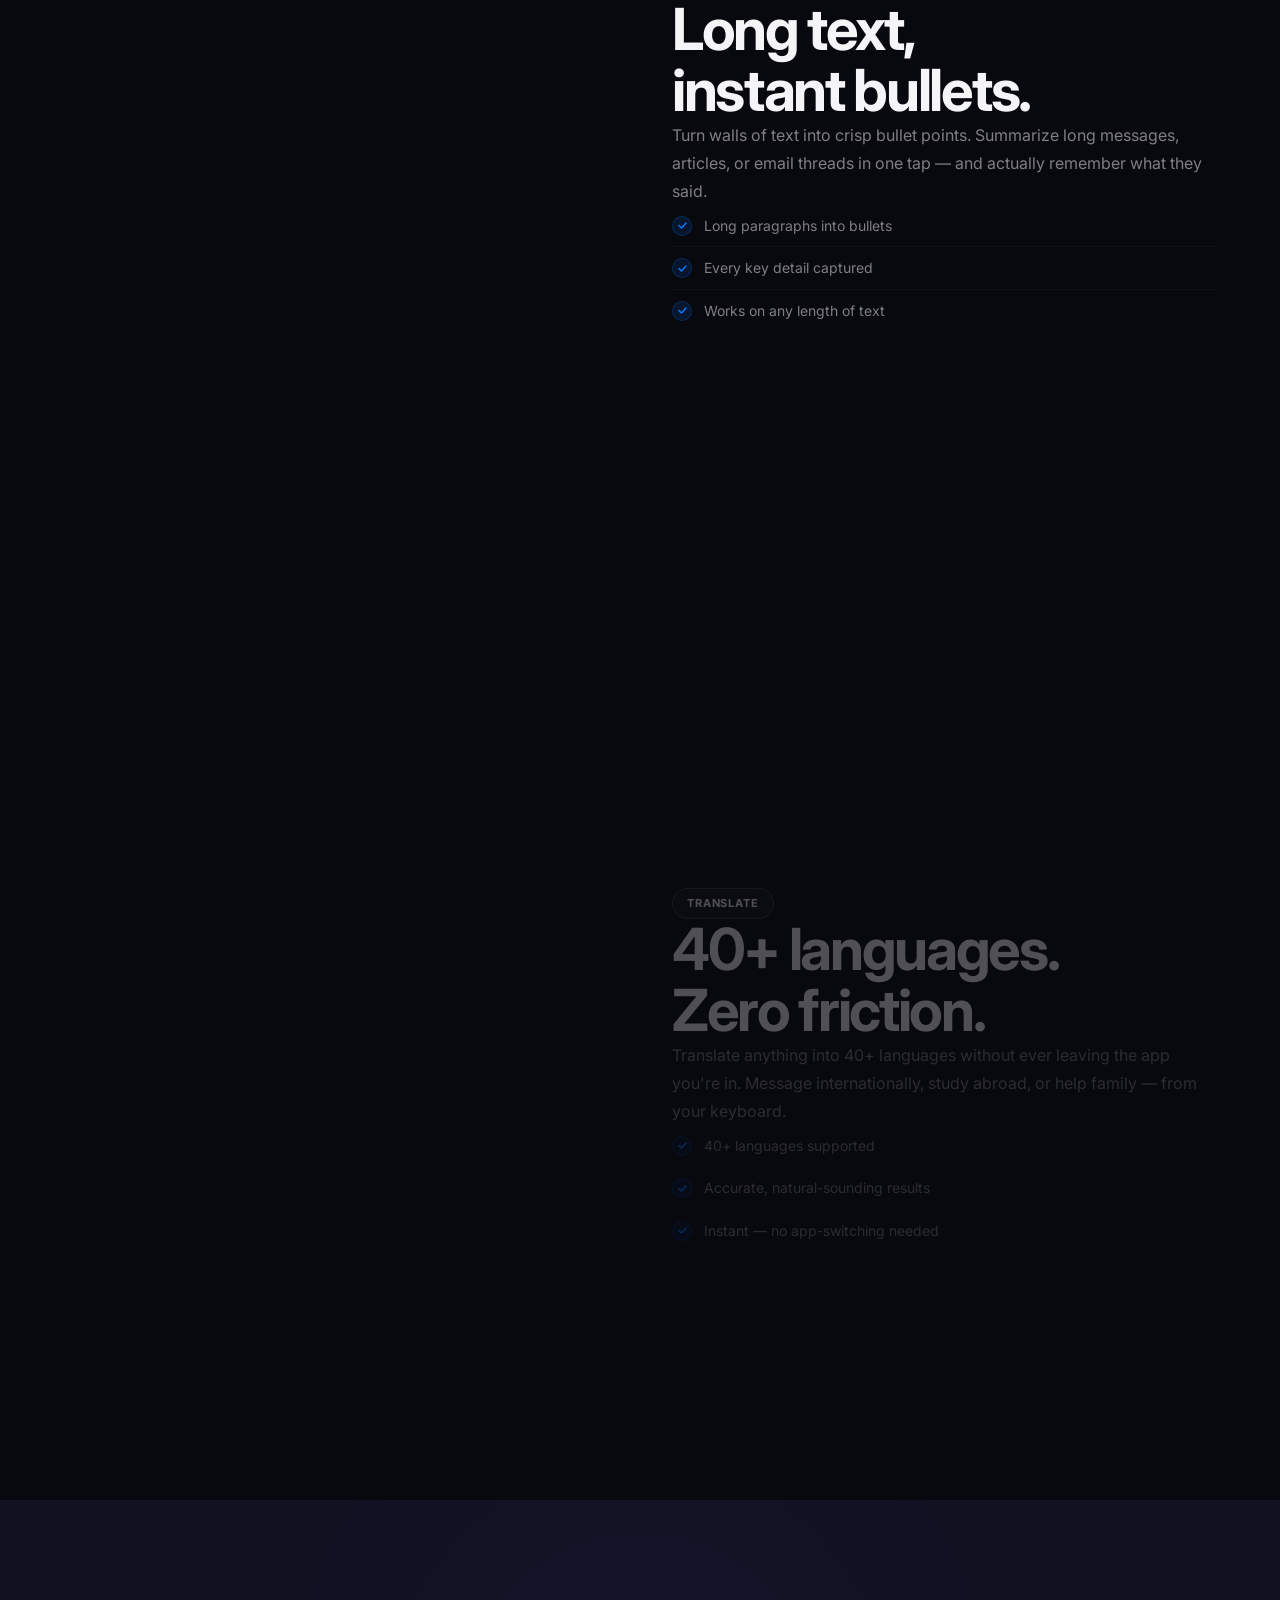
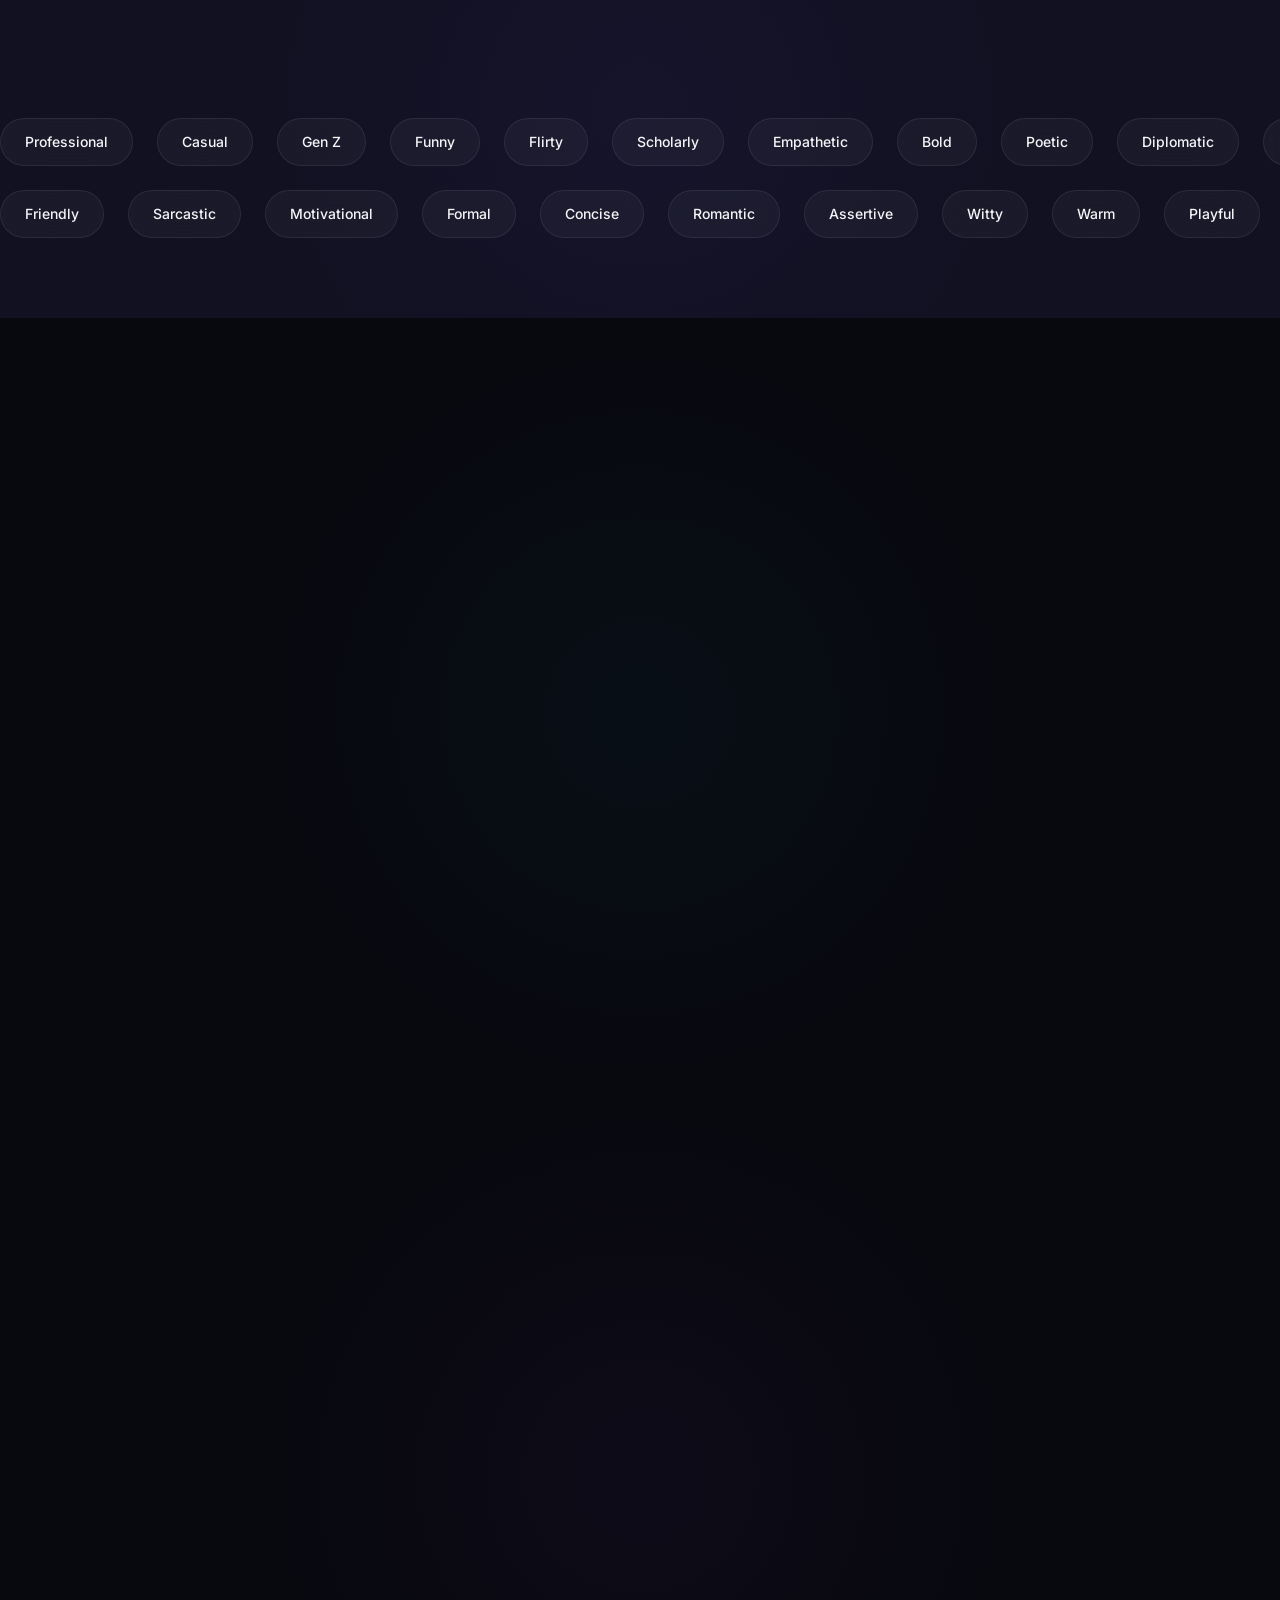
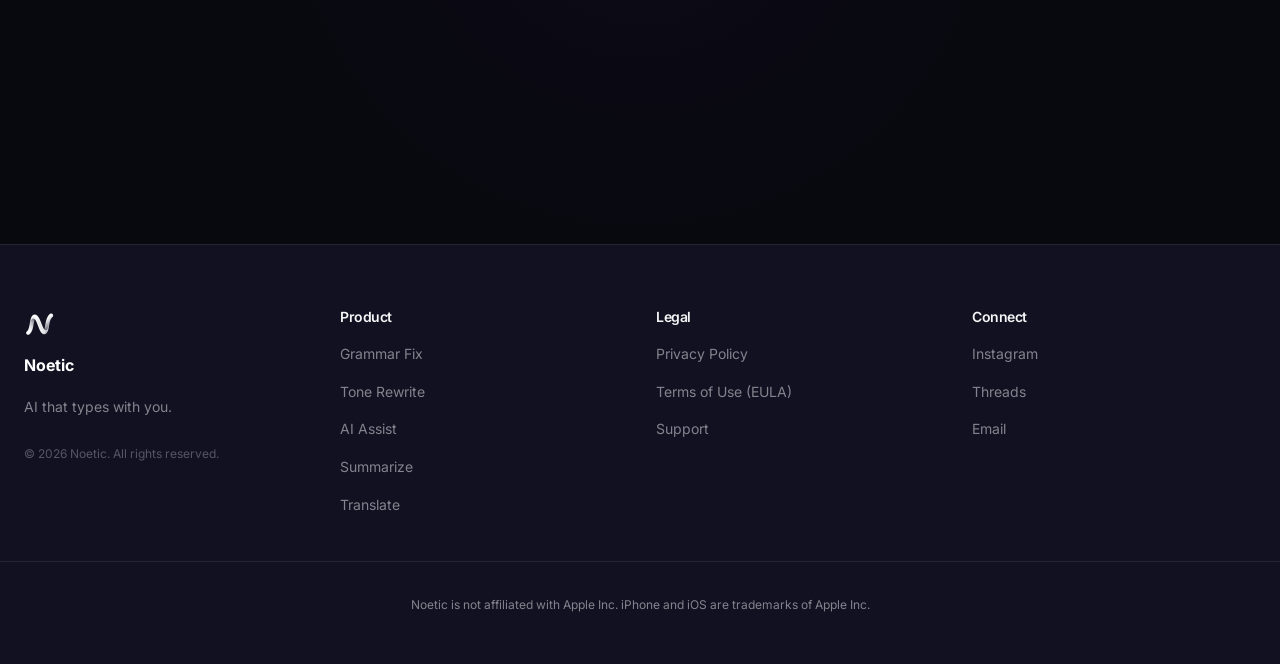
==== commit 35ba3c65: "fix: change section-hero height to auto and restore space in subtitle wrap" ====
--- a/index.html
+++ b/index.html
@@ -146,7 +146,7 @@
       
       <!-- Secondary Description -->
       <p class="hero-desc">
-        Your AI Keyboard for Smarter Writing. Fix grammar, rewrite tone,<br class="hero-br">translate to 40+ languages, and summarize text instantly.
+        Your AI Keyboard for Smarter Writing. Fix grammar, rewrite tone, <br class="hero-br">translate to 40+ languages, and summarize text instantly.
       </p>
       
       <!-- Call to Action Buttons -->
--- a/style.css
+++ b/style.css
@@ -2612,7 +2612,7 @@
 /* Perfect Optical Center Calibration for the Hero Block */
 .section-hero {
   min-height: 100vh !important;
-  height: 100vh !important;
+  height: auto !important;
   box-sizing: border-box;
   padding-top: var(--nav-height) !important; /* Offsets transparent header cleanly */
   padding-bottom: 3rem !important;
@@ -2688,7 +2688,7 @@
 /* Slide 1: Hero Section Landing Target */
 .section-hero {
   min-height: 100vh !important;
-  height: 100vh !important;
+  height: auto !important;
   display: flex;
   align-items: center;
   justify-content: center;
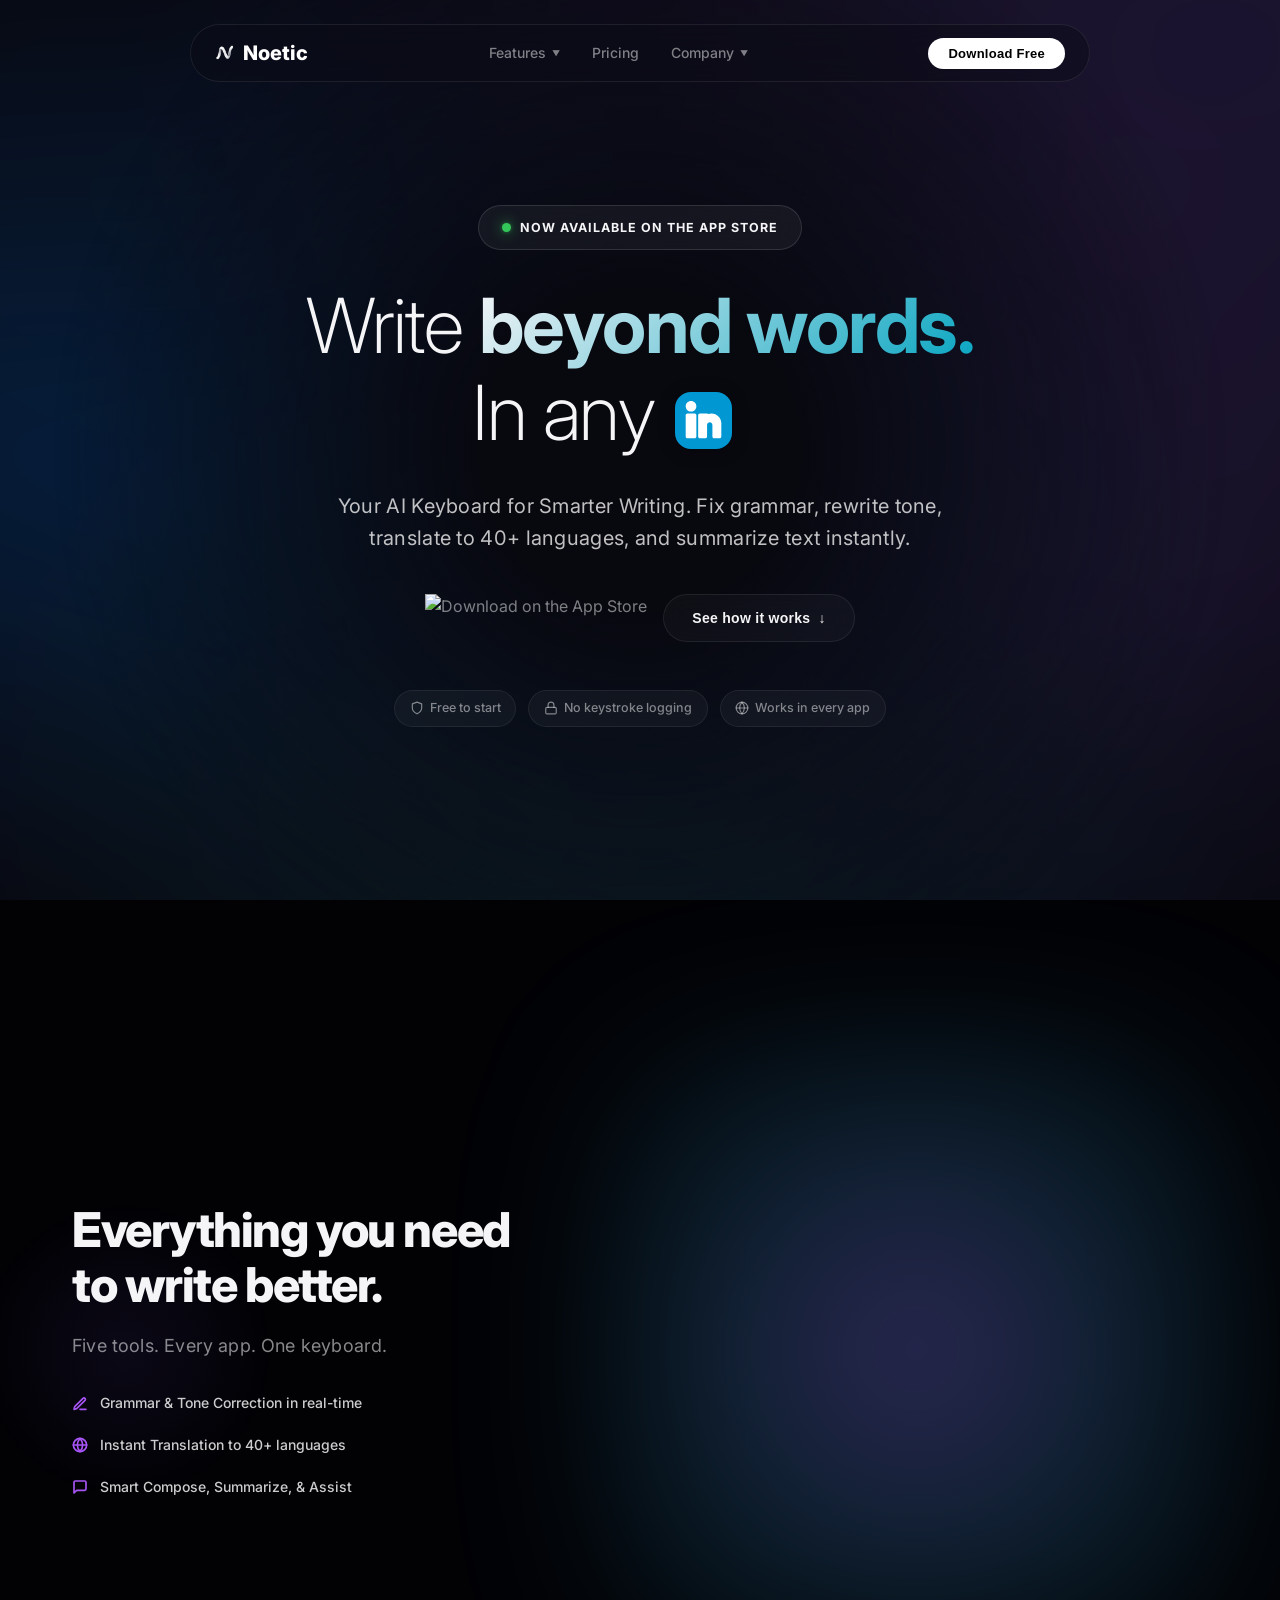
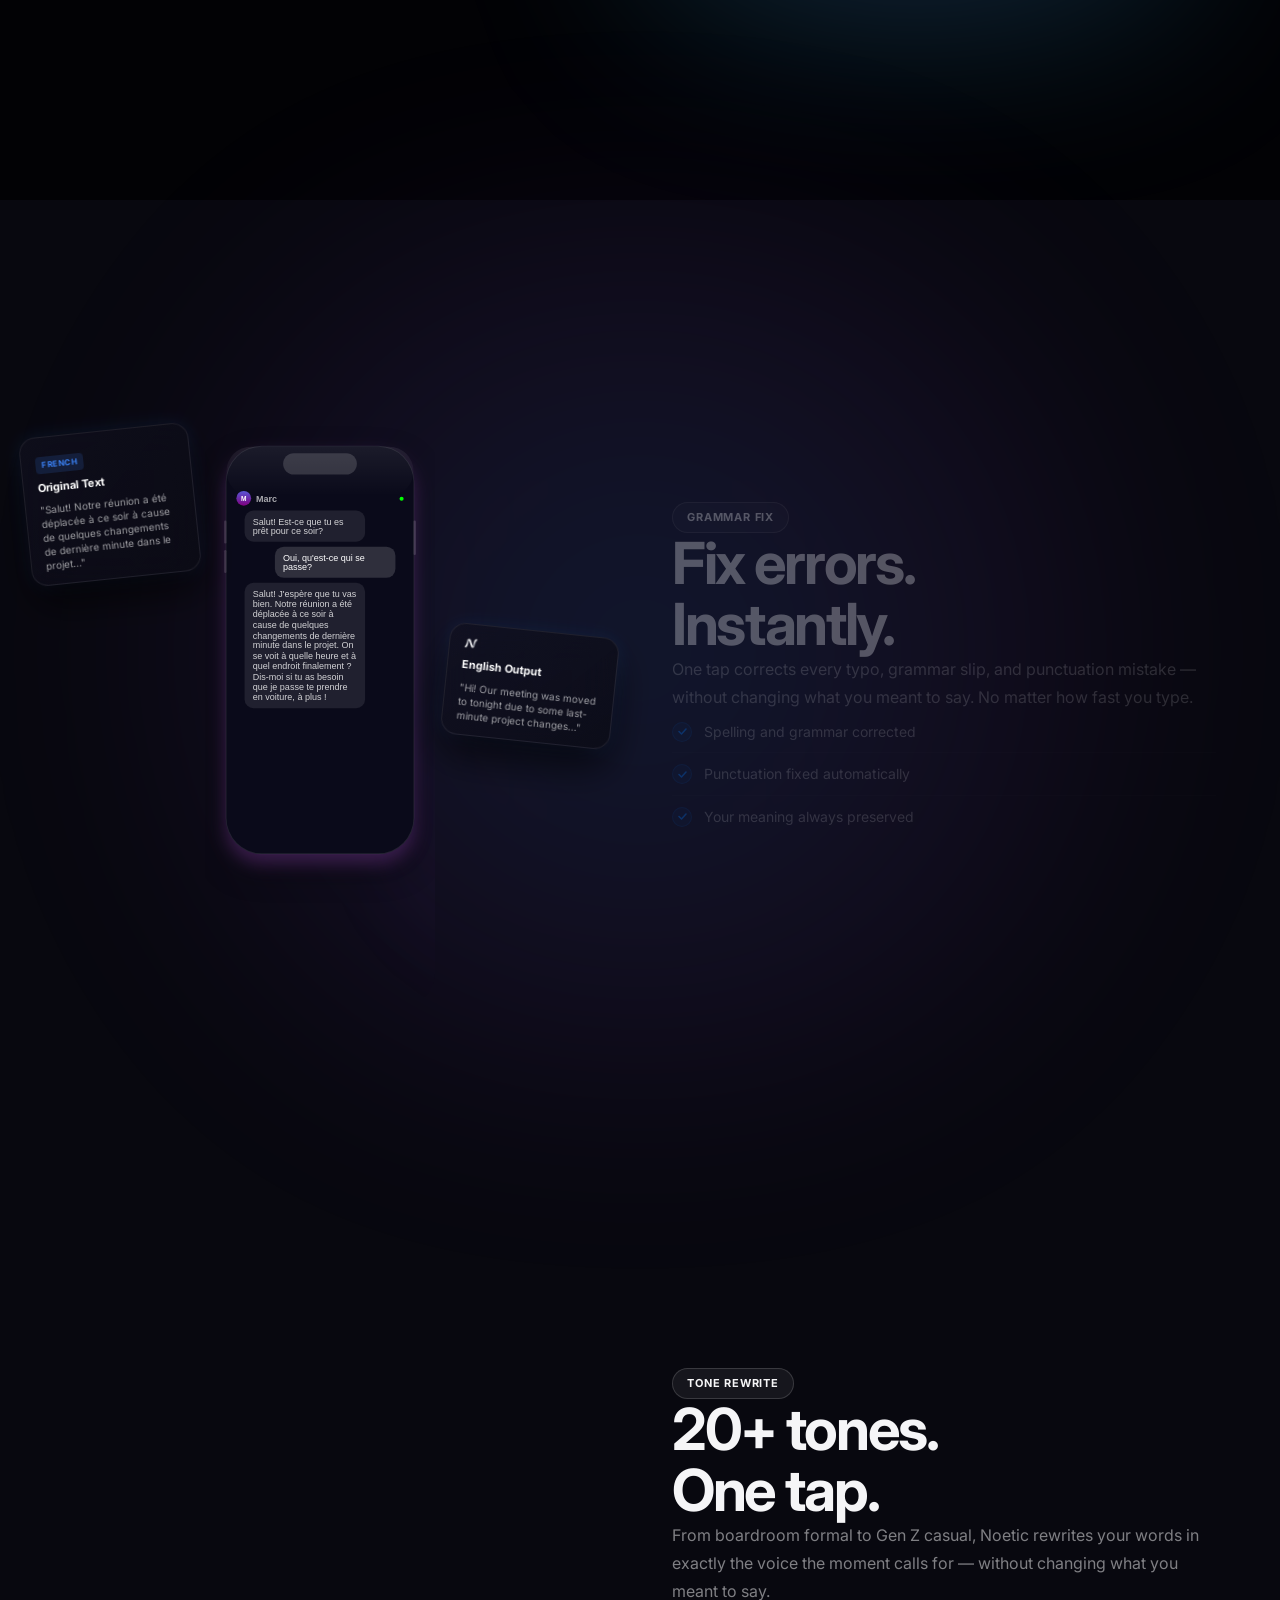
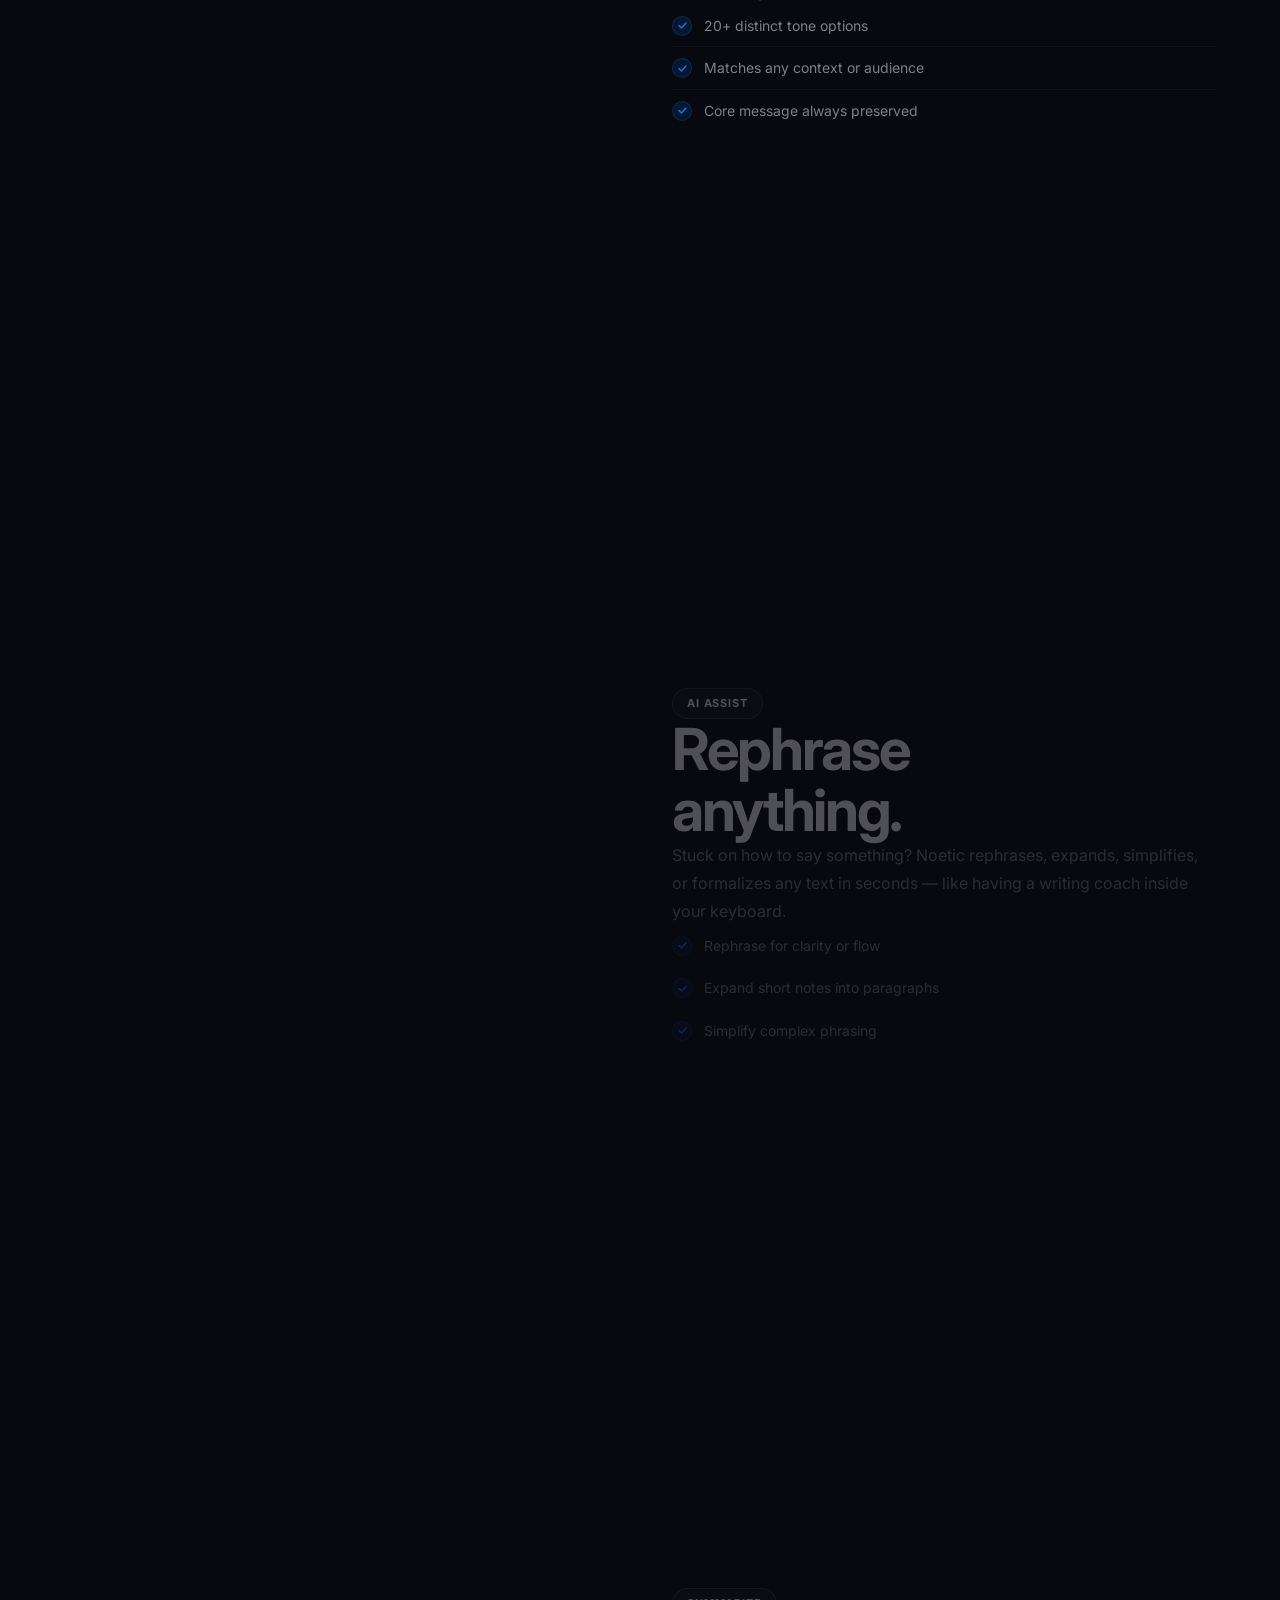
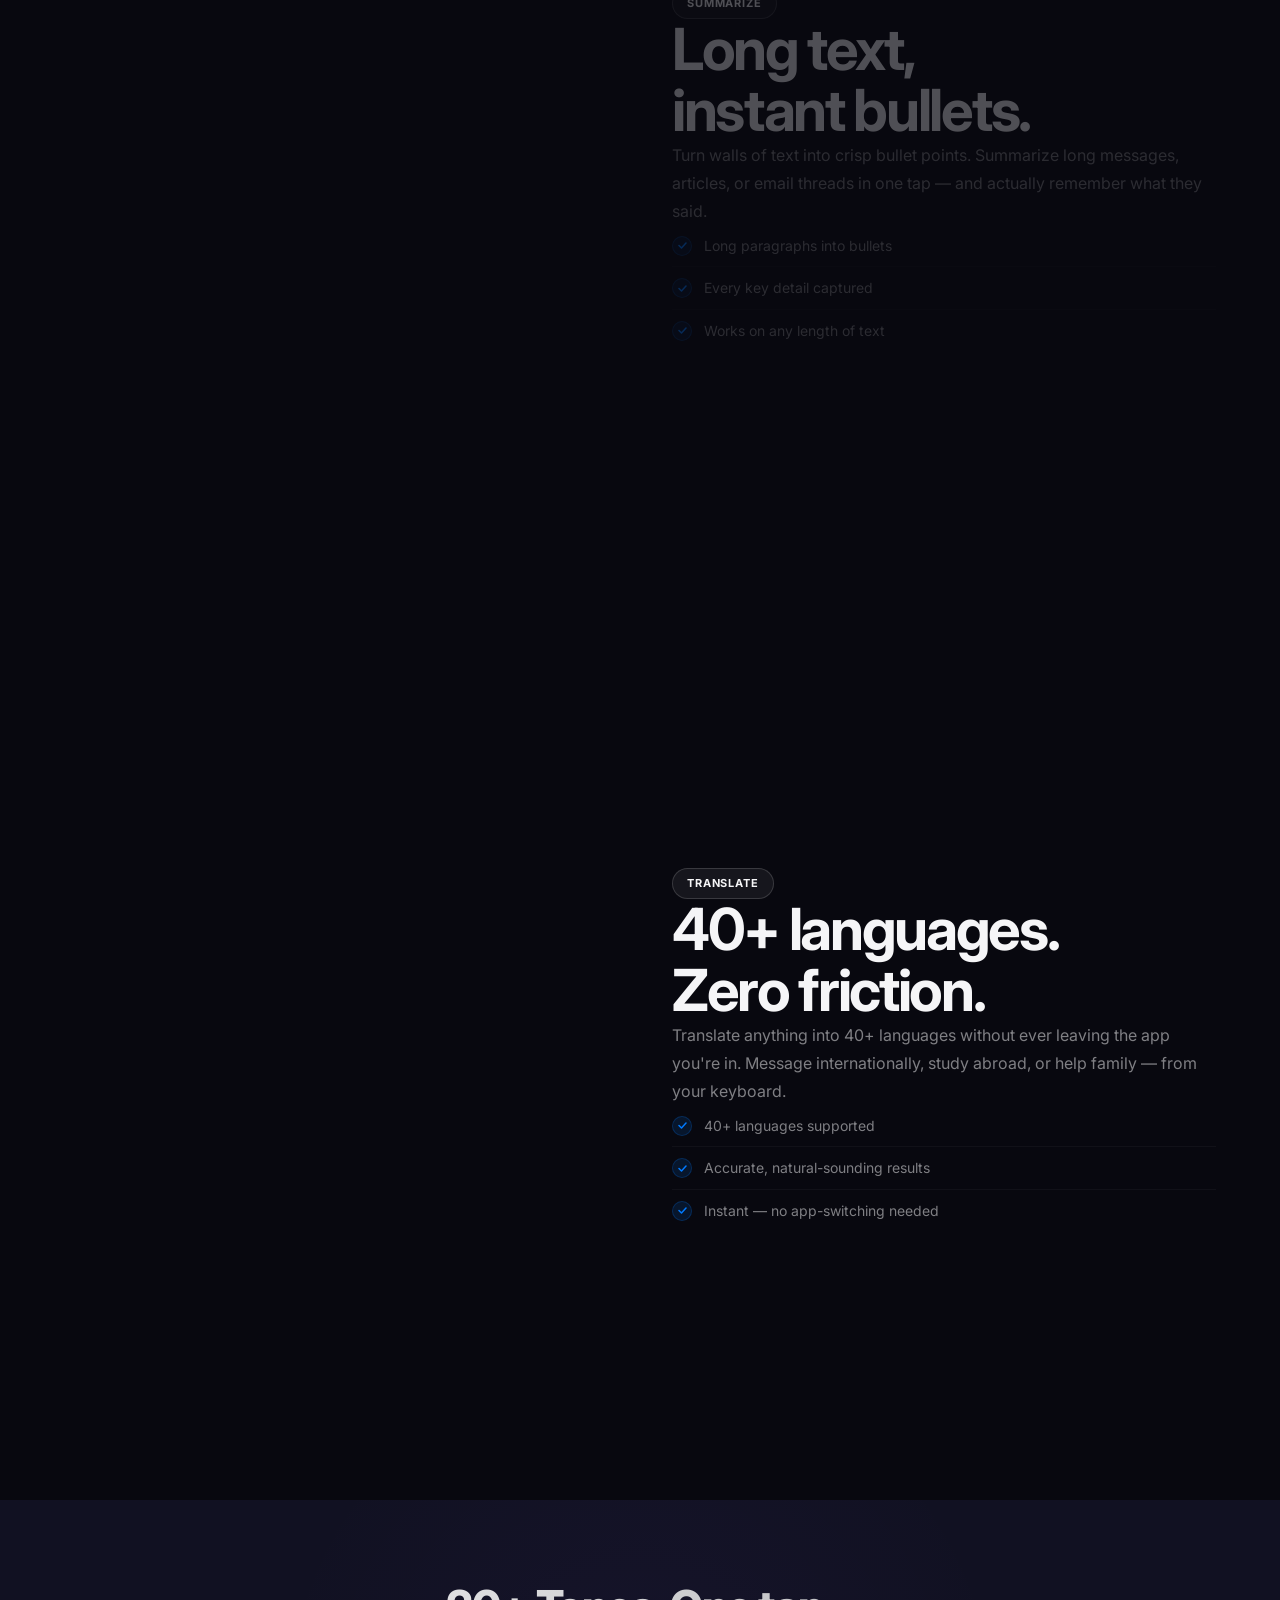
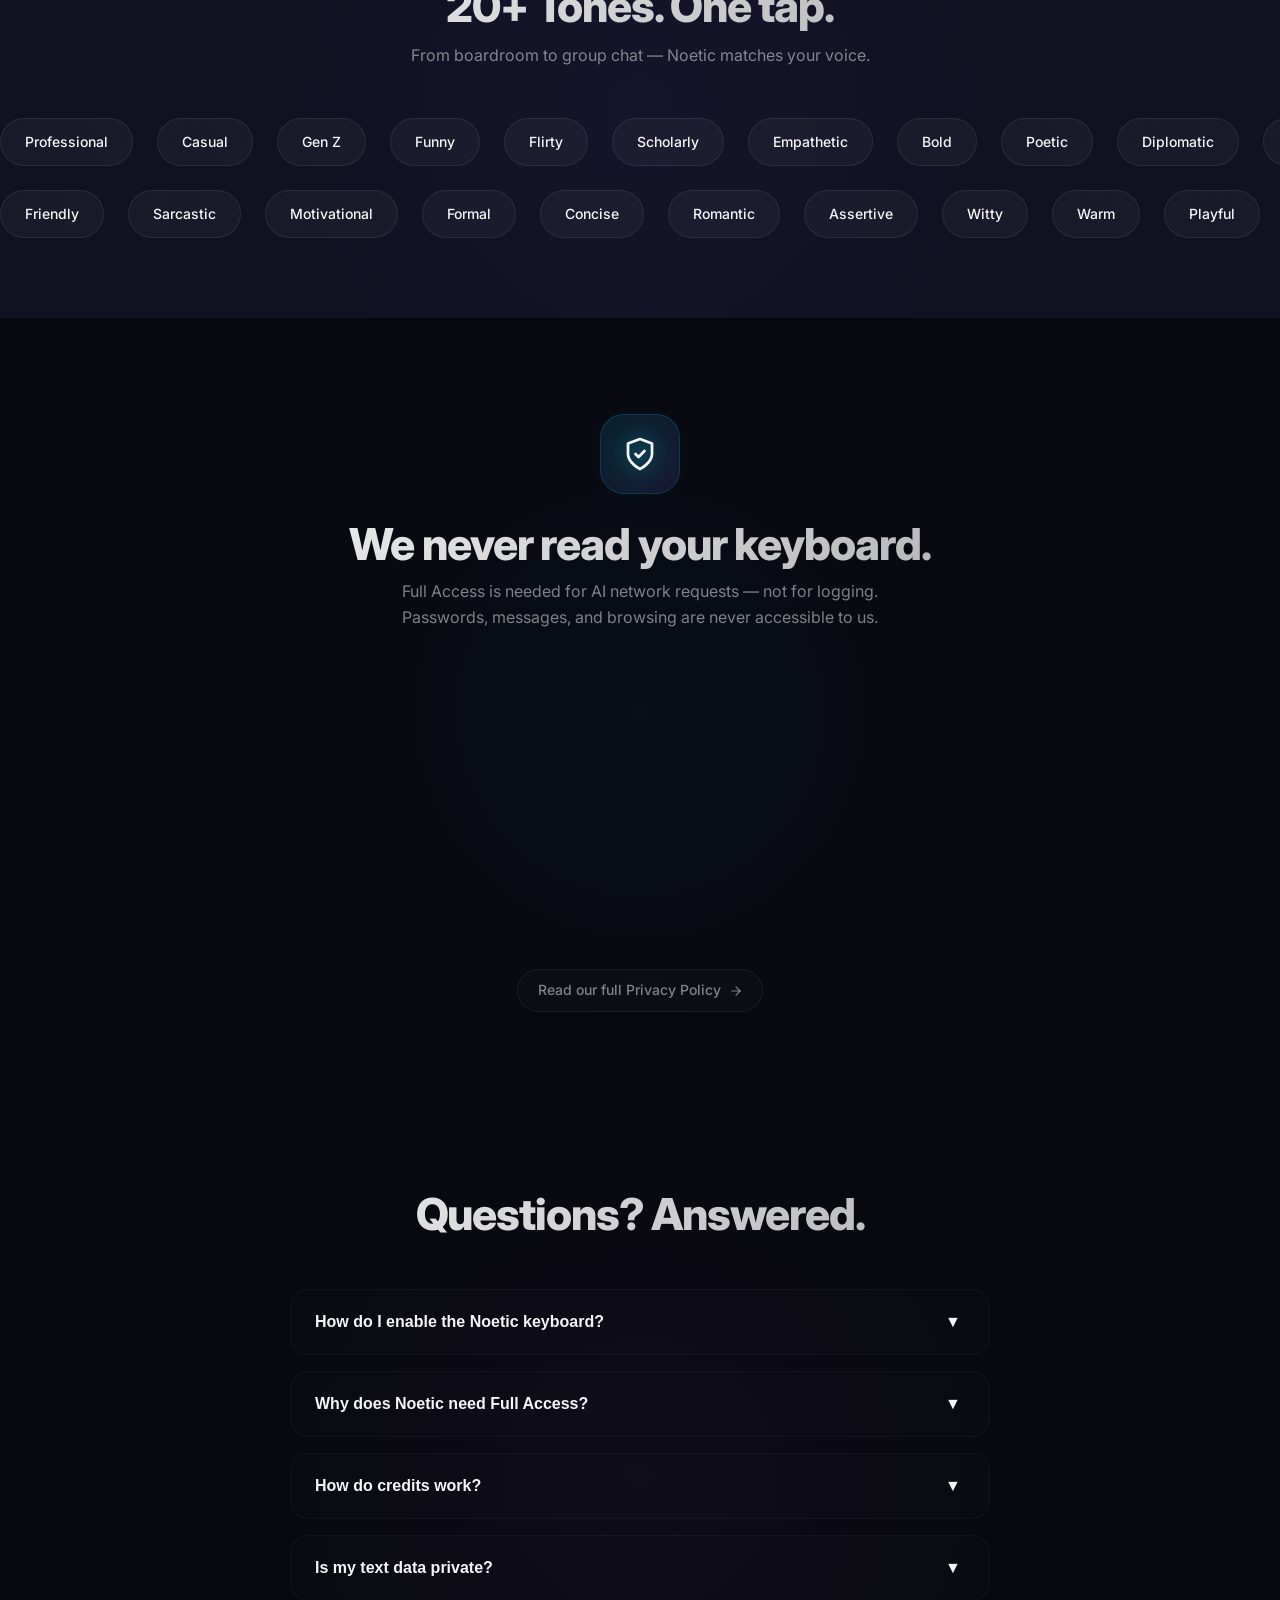
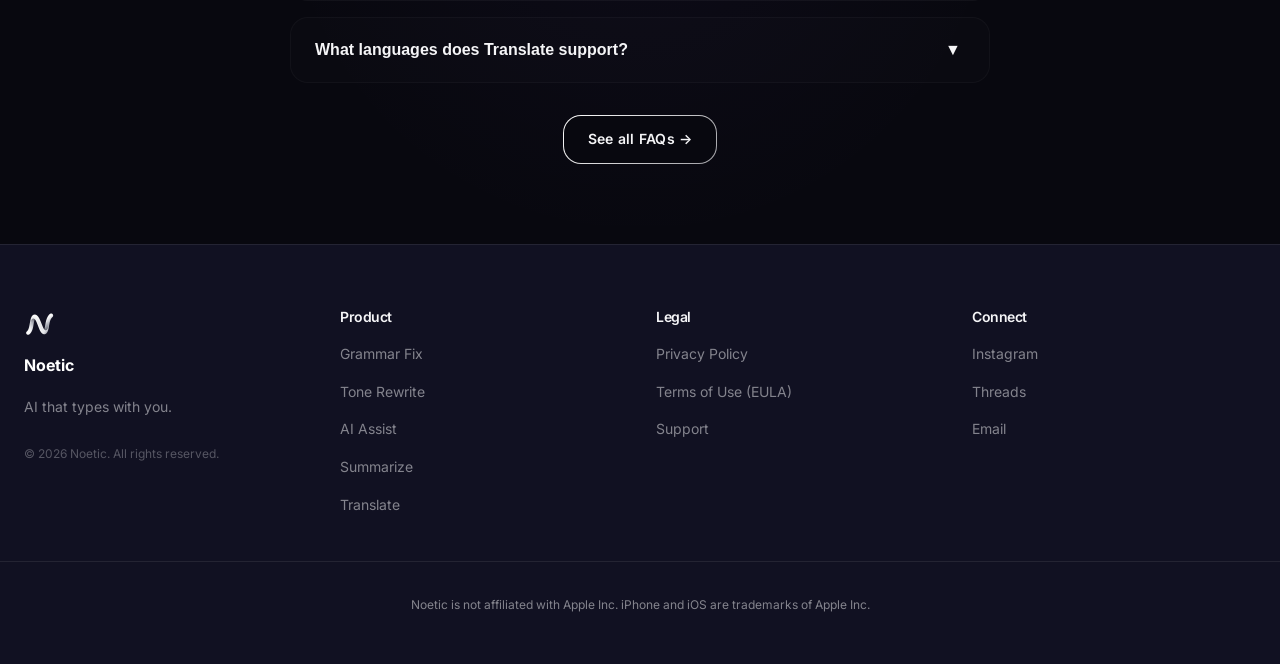
==== commit 55ac8274: "style: load full variable weight range for Inter and set hero headline weight to 250" ====
--- a/index.html
+++ b/index.html
@@ -19,7 +19,7 @@
   <title>Noetic — AI Keyboard for iPhone</title>
   <link rel="preconnect" href="https://fonts.googleapis.com">
   <link rel="preconnect" href="https://fonts.gstatic.com" crossorigin>
-  <link href="https://fonts.googleapis.com/css2?family=Inter:wght@200;300;400;500;600;700;800&family=Sora:wght@800&display=swap" rel="stylesheet">
+  <link href="https://fonts.googleapis.com/css2?family=Inter:wght@100..900&family=Sora:wght@800&display=swap" rel="stylesheet">
   <link rel="stylesheet" href="style.css?v=3">
 </head>
 <body>
--- a/style.css
+++ b/style.css
@@ -1085,12 +1085,17 @@
   width: 550px;
   height: 550px;
   background: radial-gradient(circle, rgba(168, 85, 247, 0.14) 0%, transparent 70%);
-  bottom: 12%;
-  right: -8%;
+  top: -10%;
+  right: -10%;
   animation: drift-2 20s ease-in-out infinite;
 }
 .orb-3 {
-  display: none;
+  width: 450px;
+  height: 450px;
+  background: radial-gradient(circle, rgba(255, 176, 32, 0.12) 0%, transparent 70%);
+  bottom: -15%;
+  left: calc(50% - 225px);
+  animation: drift-3 30s ease-in-out infinite;
 }
 
 @keyframes drift-1 {
@@ -1209,7 +1214,7 @@
 }
 
 .hero-headline {
-  font-weight: 300;
+  font-weight: 250;
   color: var(--text-primary);
   margin-bottom: 1.5rem;
   line-height: 1.15;
@@ -4135,7 +4140,8 @@
     padding: 10px 20px !important;
   }
   .section-hero {
-    padding-top: calc(var(--nav-height) + 10px) !important;
+    justify-content: flex-start !important;
+    padding-top: calc(var(--nav-height) + 2.5rem) !important;
     padding-bottom: 2rem !important;
   }
   .badge-pill-wrap {
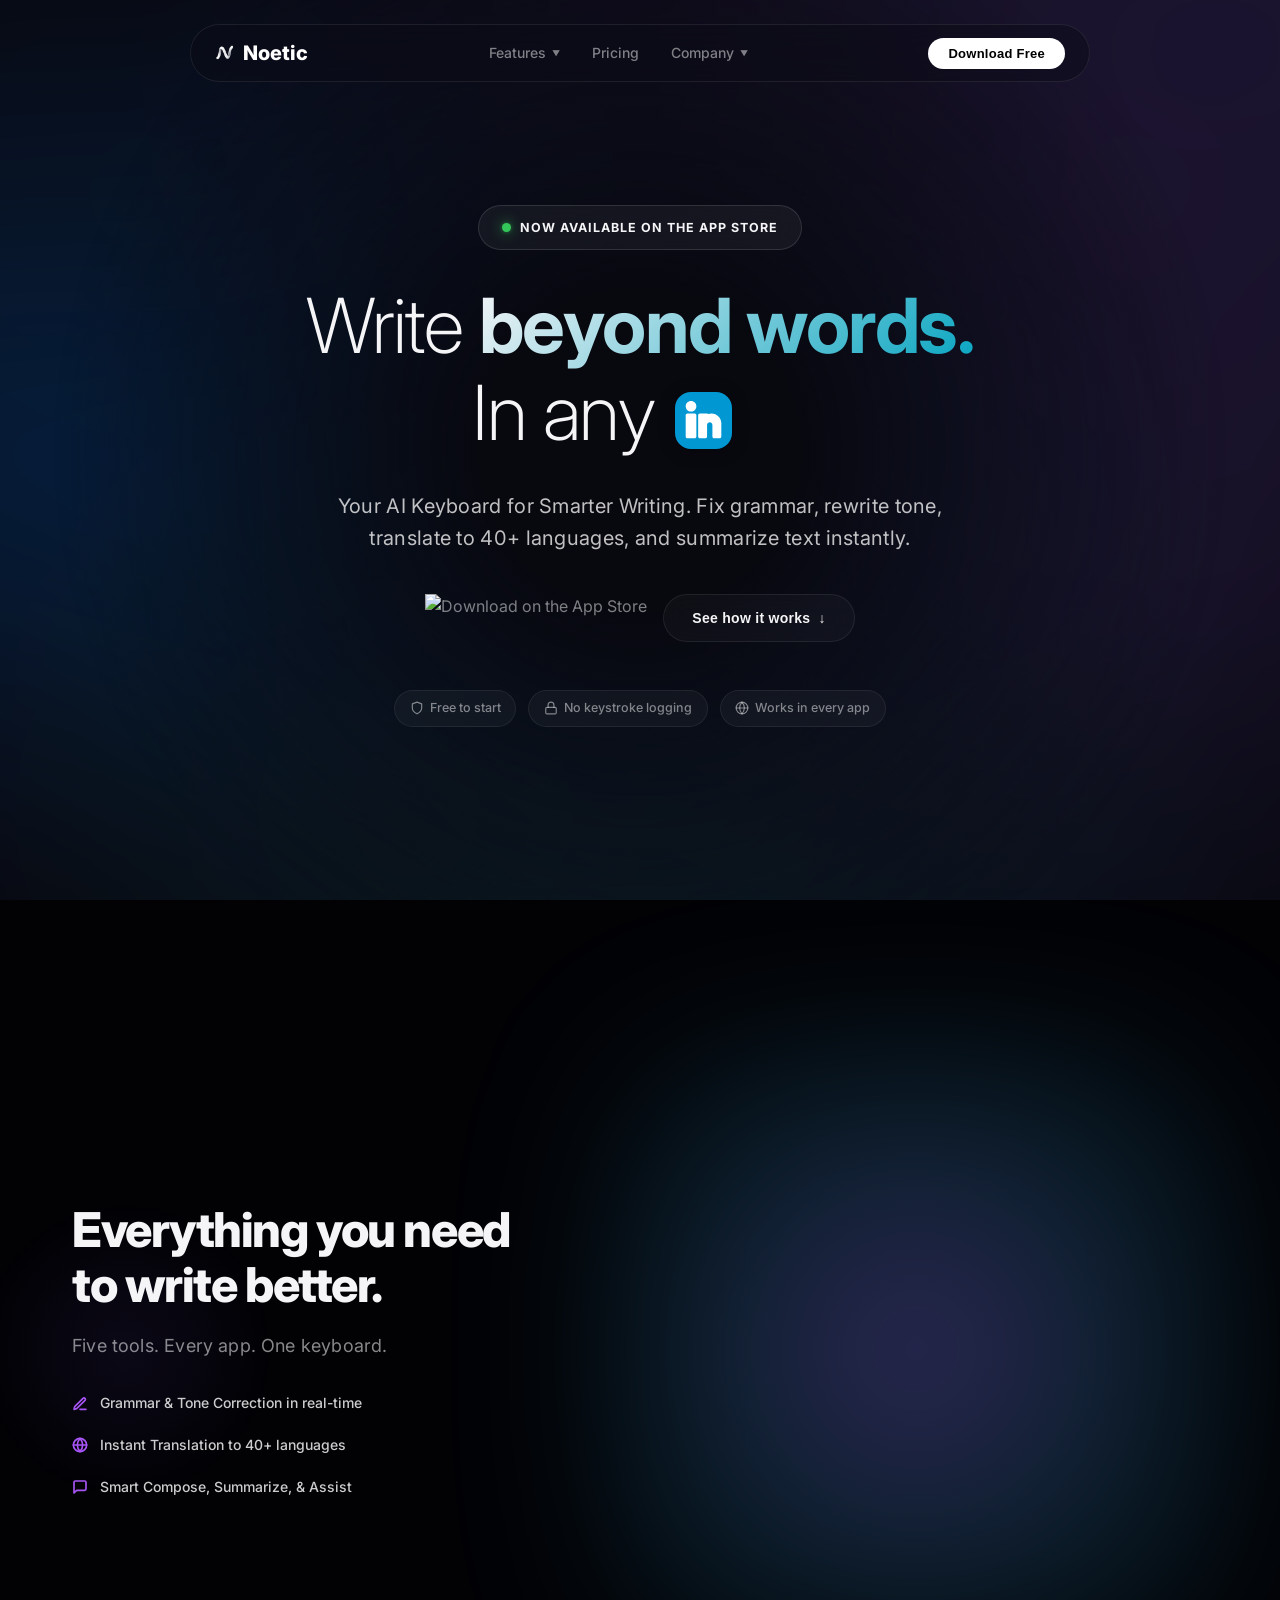
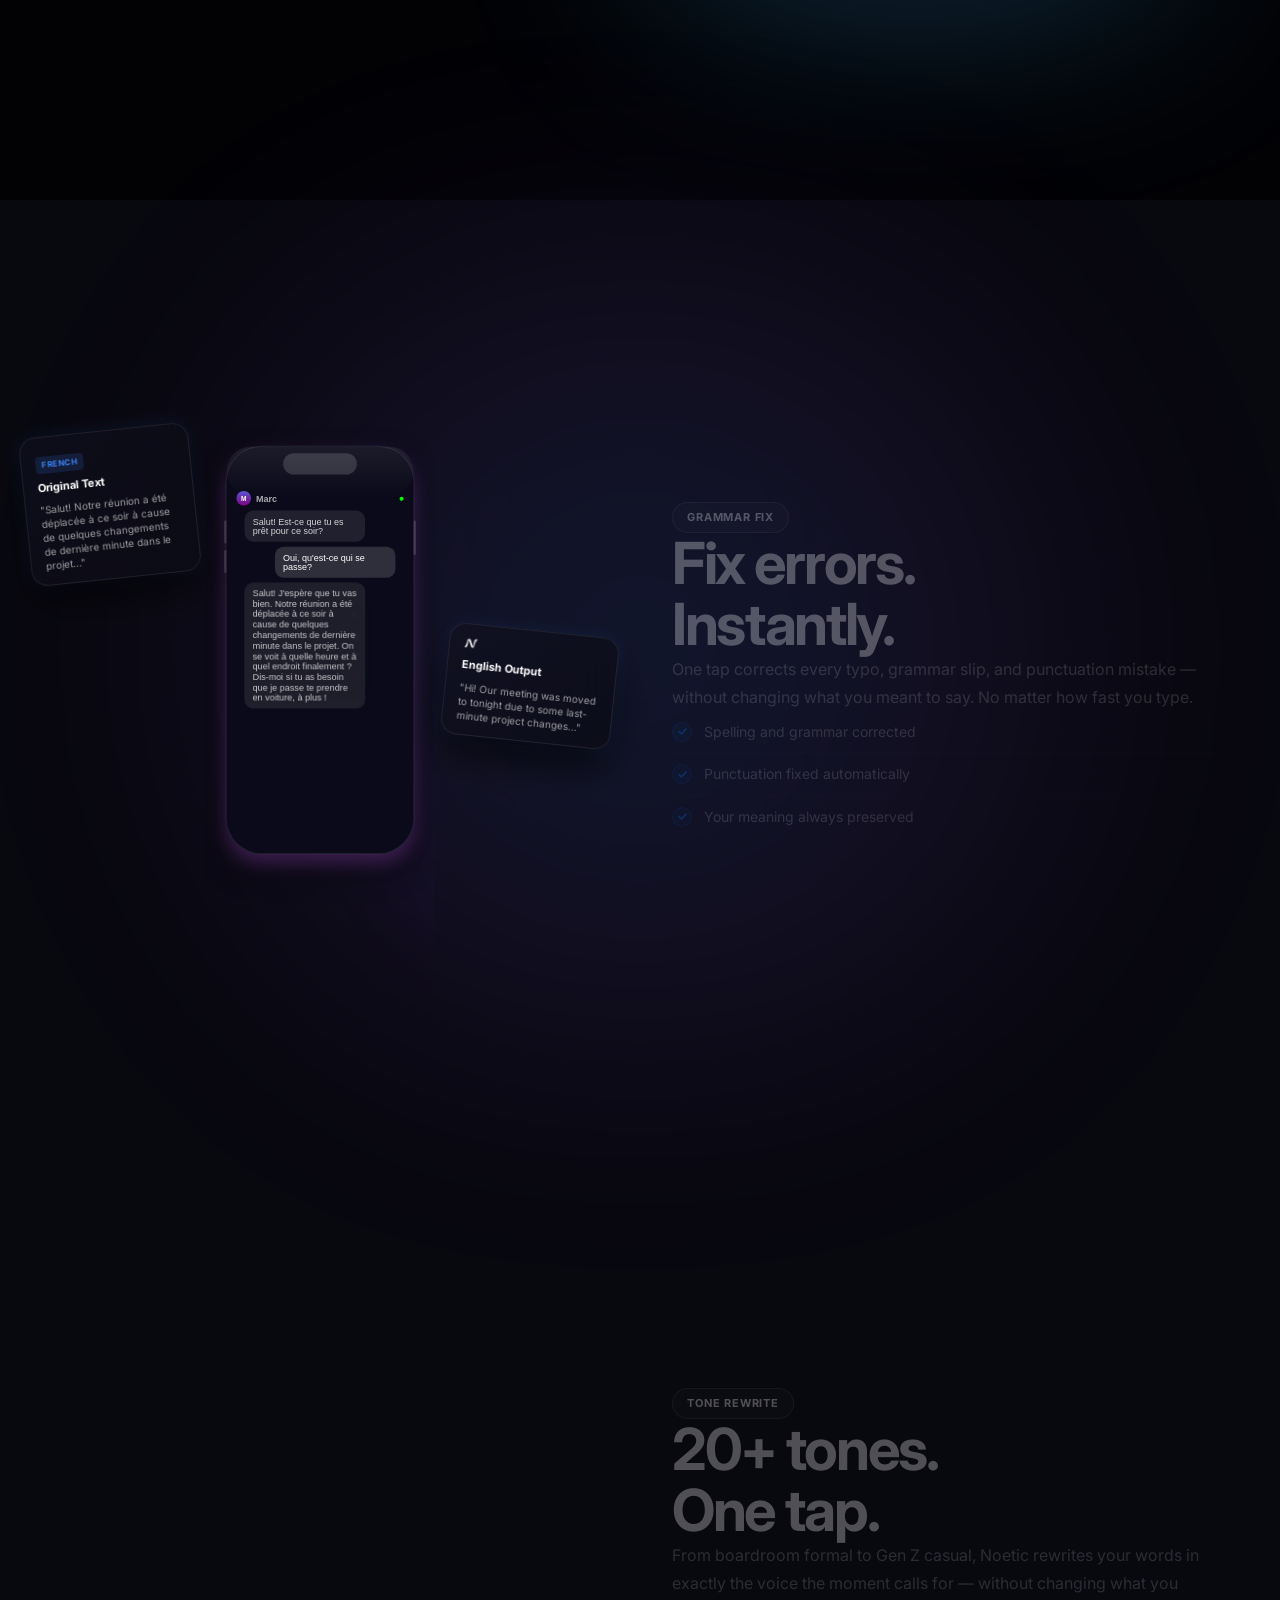
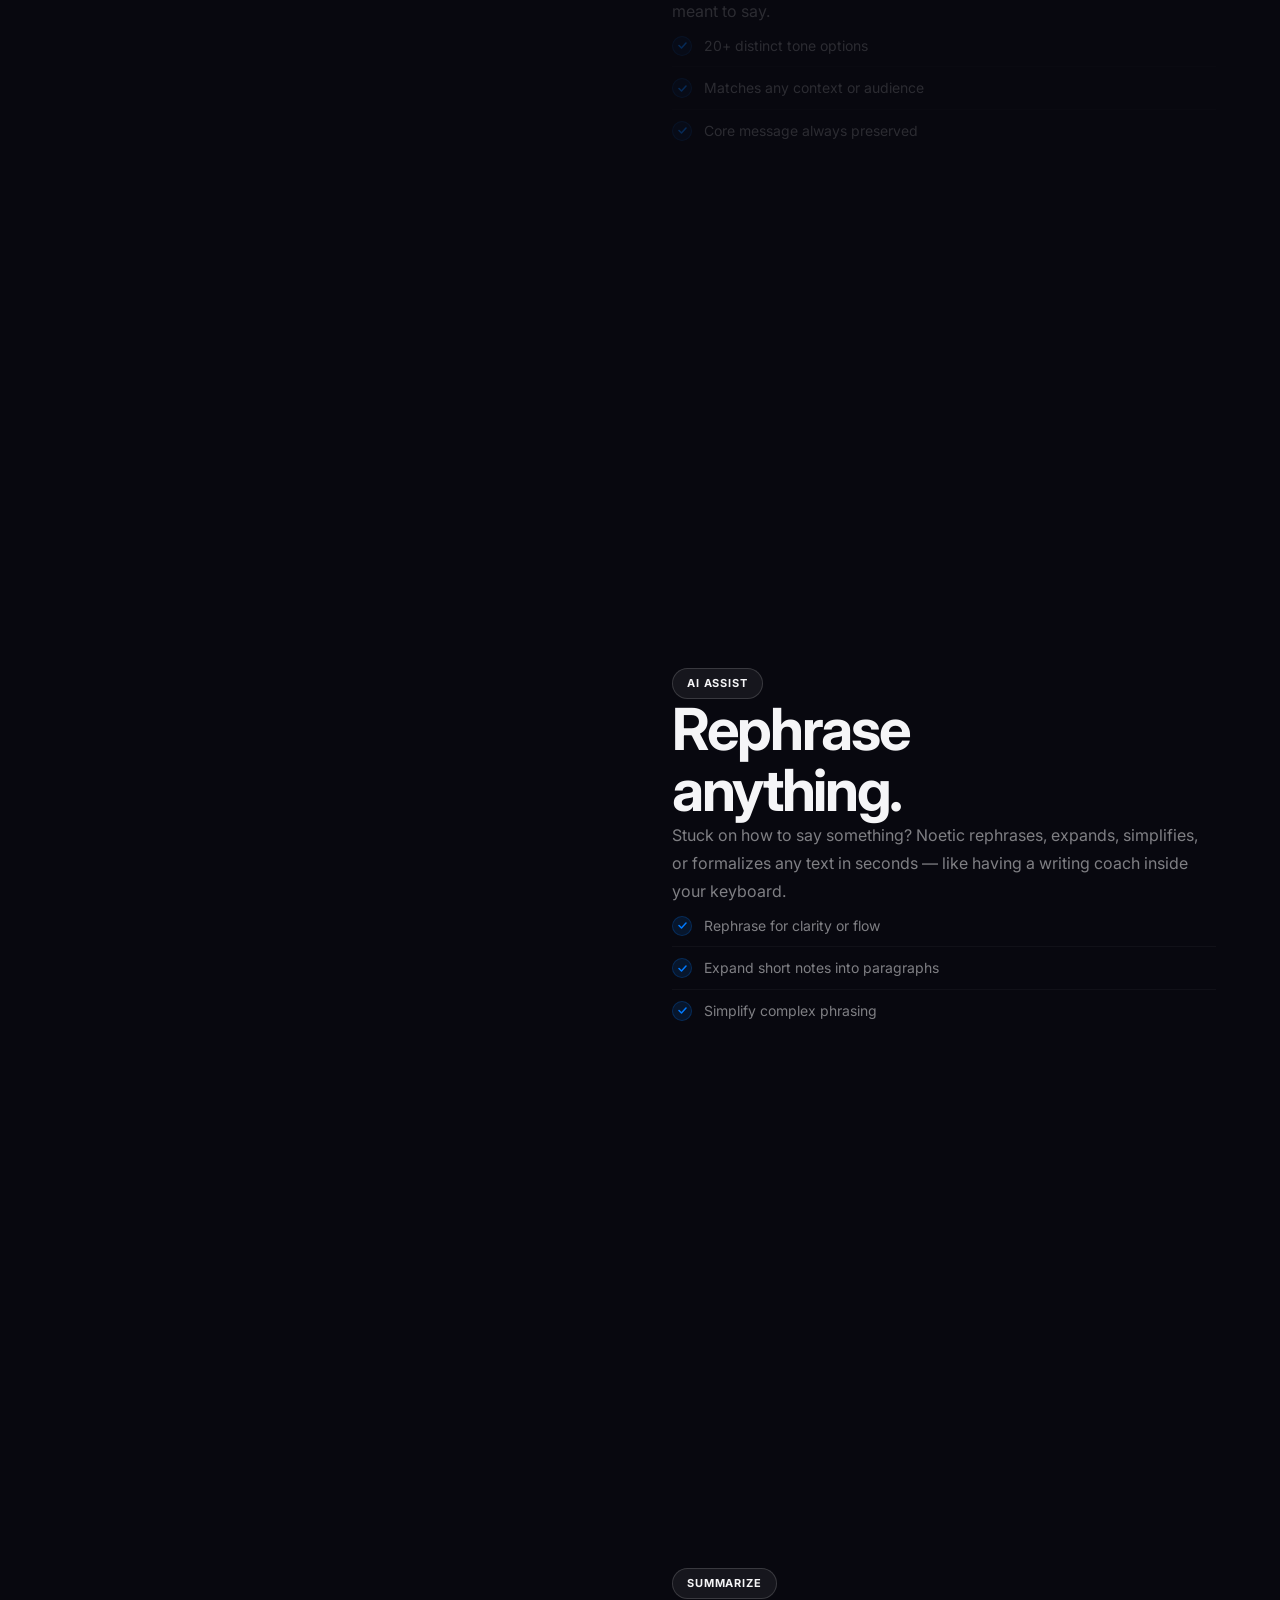
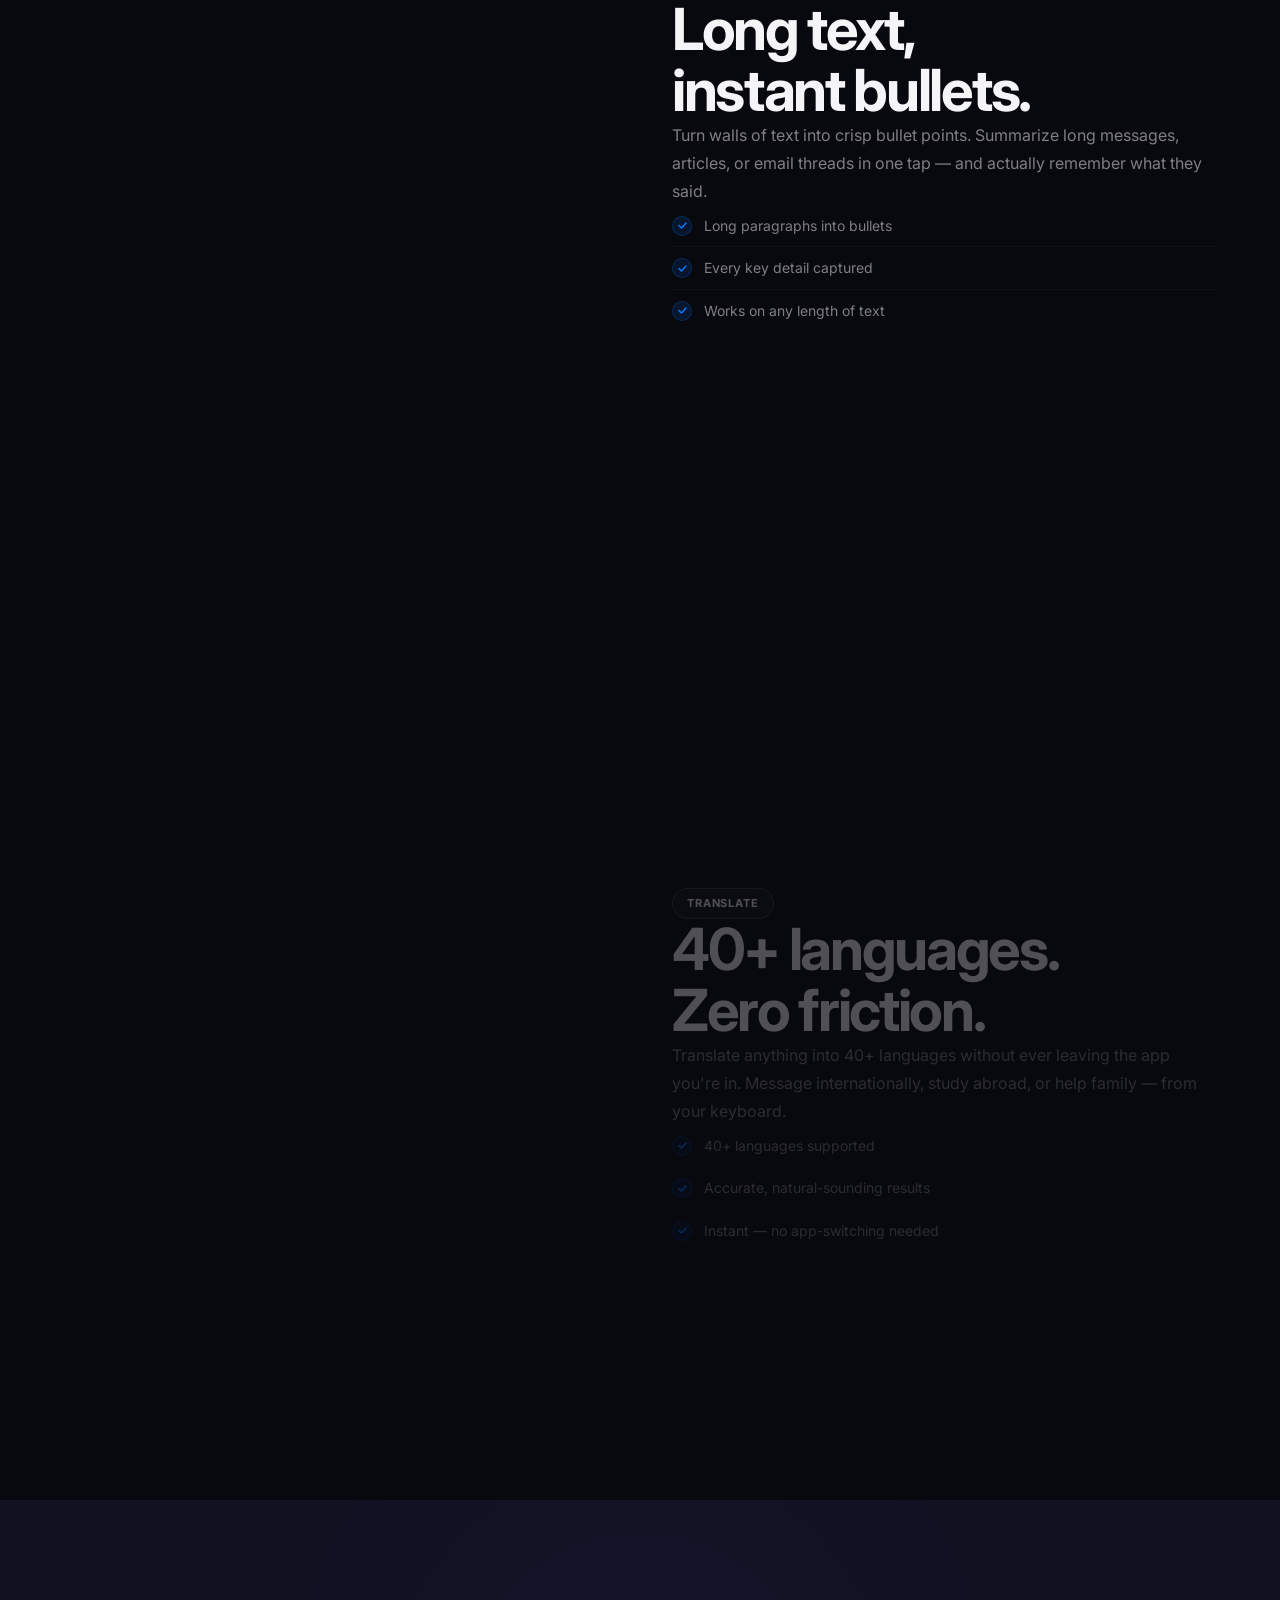
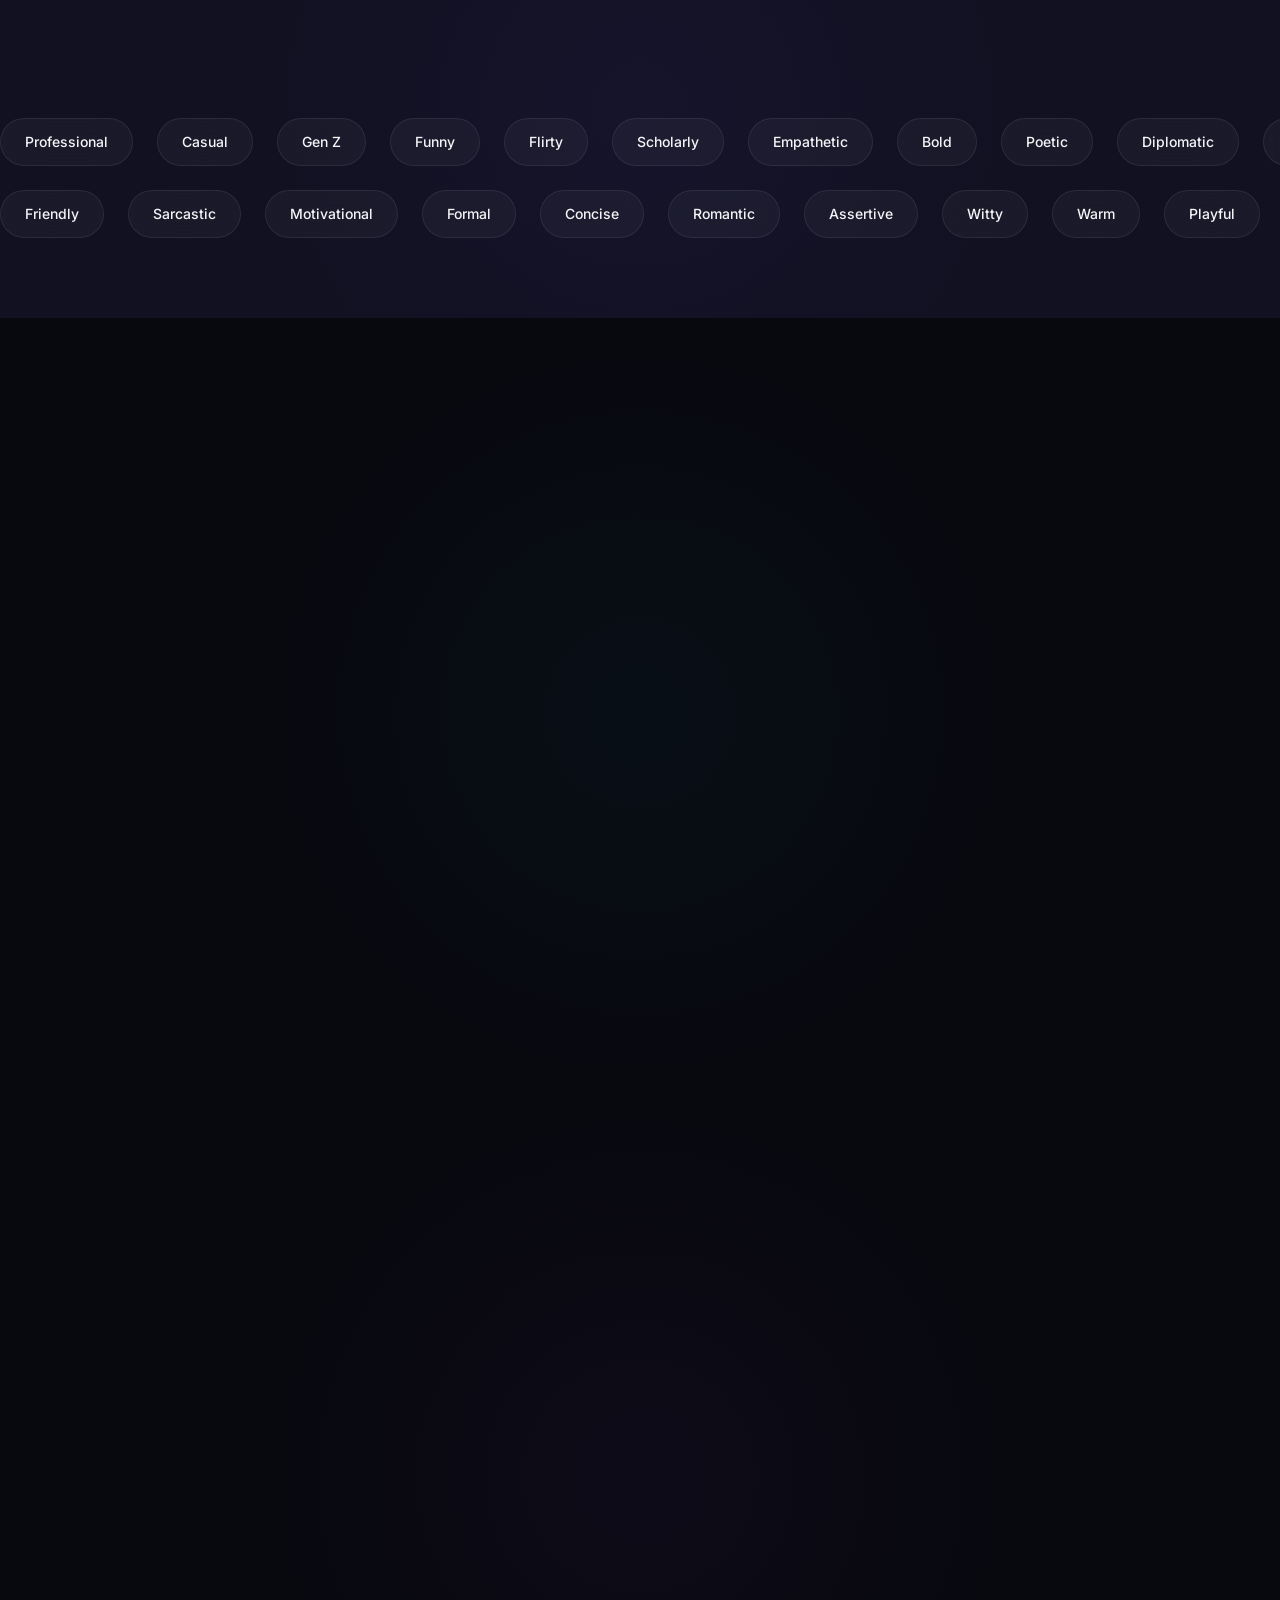
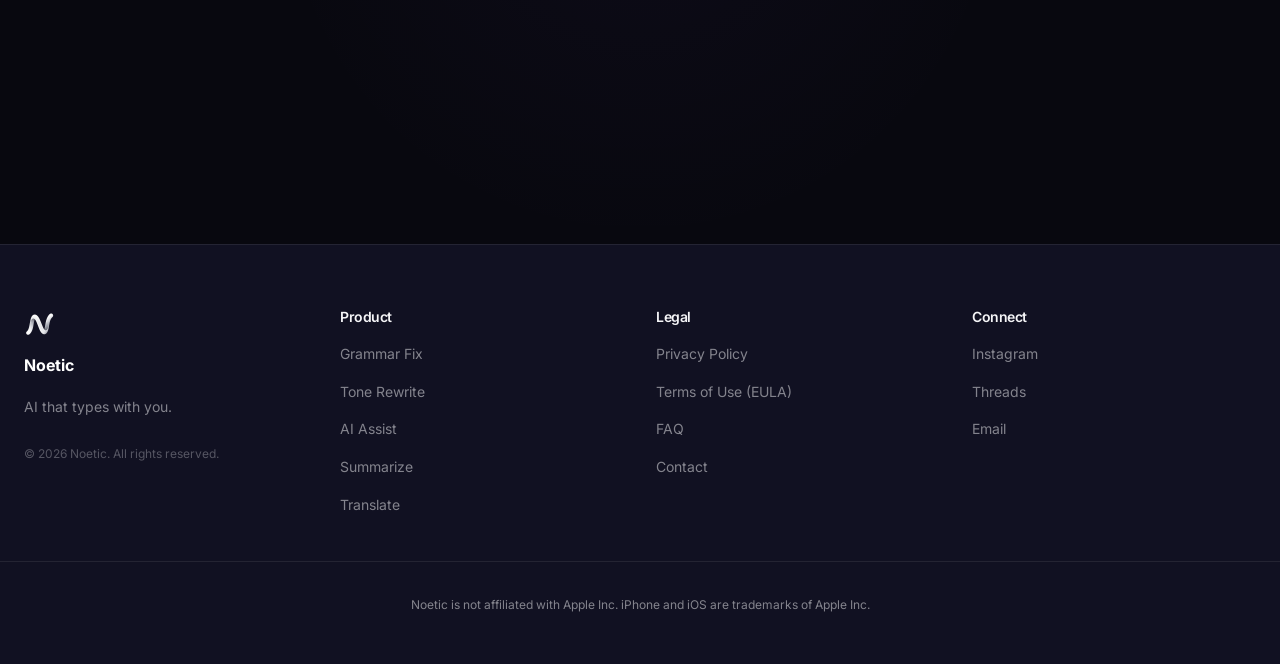
==== commit b59bf50e: "feat: Separate Contact and FAQ pages, add standalone contact page with Formspree contact form, clean" ====
--- a/index.html
+++ b/index.html
@@ -65,7 +65,7 @@
       <li class="nav-dropdown-wrapper">
         <a class="nav-dropdown-toggle">Company <span class="chevron">▼</span></a>
         <div class="nav-dropdown-menu">
-          <a href="support" class="dropdown-item">
+          <a href="contact" class="dropdown-item">
             <svg class="dropdown-icon" viewBox="0 0 24 24" fill="none" stroke="currentColor" stroke-width="2" stroke-linecap="round" stroke-linejoin="round"><path d="M4 4h16c1.1 0 2 .9 2 2v12c0 1.1-.9 2-2 2H4c-1.1 0-2-.9-2-2V6c0-1.1.9-2 2-2z"></path><polyline points="22,6 12,13 2,6"></polyline></svg>
             <span class="dropdown-dot">•</span>
             <span class="dropdown-label">Contact</span>
@@ -111,7 +111,7 @@
       <li><a href="pricing">Pricing</a></li>
       <li style="border-top: 1px solid rgba(255,255,255,0.05); padding-top: 10px; margin-top: 10px; font-weight: bold; color: var(--text-tertiary); font-size: 11px; letter-spacing: 0.05em; text-transform: uppercase;">Company</li>
       <li><a href="about">About</a></li>
-      <li><a href="support">Support</a></li>
+      <li><a href="contact">Contact</a></li>
       <li><a href="support">FAQ</a></li>
       <li><a href="privacy">Privacy Policy</a></li>
       <li><a href="terms">Terms of Use</a></li>
@@ -644,7 +644,8 @@
         <ul>
           <li><a href="privacy">Privacy Policy</a></li>
           <li><a href="terms">Terms of Use (EULA)</a></li>
-          <li><a href="support">Support</a></li>
+          <li><a href="support">FAQ</a></li>
+          <li><a href="contact">Contact</a></li>
         </ul>
       </div>
       
--- a/style.css
+++ b/style.css
@@ -629,14 +629,14 @@
 }
 
 .ios-segmented-control {
-  display: flex;
+  display: grid;
+  grid-template-columns: repeat(3, 1fr);
   background: rgba(255, 255, 255, 0.04);
   border: 1px solid rgba(255, 255, 255, 0.08);
   border-radius: 99px;
   padding: 4px;
-  width: fit-content;
-  position: relative;
-  gap: 4px;
+  width: 320px;
+  position: relative;
 }
 
 .ios-segment-btn {
@@ -646,11 +646,14 @@
   font-family: inherit;
   font-size: 14px;
   font-weight: 600;
-  padding: 0.6rem 1.8rem;
+  padding: 0.6rem 0;
+  text-align: center;
   border-radius: 99px;
   cursor: pointer;
-  transition: all 0.25s cubic-bezier(0.16, 1, 0.3, 1);
   outline: none;
+  z-index: 2;
+  position: relative;
+  transition: color 0.2s ease;
 }
 
 .ios-segment-btn:hover {
@@ -658,9 +661,36 @@
 }
 
 .ios-segment-btn.active {
+  color: var(--text-primary) !important;
+}
+
+/* Hardware accelerated sliding background pill */
+.ios-segment-slider {
+  position: absolute;
+  top: 4px;
+  left: 4px;
+  bottom: 4px;
+  width: calc((100% - 8px) / 3);
   background: rgba(255, 255, 255, 0.1);
-  color: var(--text-primary);
-  box-shadow: 0 4px 12px rgba(0, 0, 0, 0.2);
+  border-radius: 99px;
+  box-shadow: 0 4px 12px rgba(0, 0, 0, 0.25);
+  z-index: 1;
+  transition: transform 0.25s cubic-bezier(0.16, 1, 0.3, 1);
+  pointer-events: none;
+  will-change: transform;
+}
+
+/* Hardware accelerated sliding positions */
+.ios-segmented-control[data-active="weekly"] .ios-segment-slider {
+  transform: translateX(0);
+}
+
+.ios-segmented-control[data-active="monthly"] .ios-segment-slider {
+  transform: translateX(100%);
+}
+
+.ios-segmented-control[data-active="yearly"] .ios-segment-slider {
+  transform: translateX(200%);
 }
 
 /* Horizontal Pricing Sheet */
@@ -4173,4 +4203,239 @@
   .hero-br {
     display: none;
   }
+}
+
+/* ==========================================================================
+   iOS MINIMAL DOCUMENT & LAYOUT SYSTEM (SECONDARY PAGES)
+   ========================================================================== */
+.doc-pretitle {
+  font-size: 11px;
+  font-weight: 700;
+  letter-spacing: 0.15em;
+  text-transform: uppercase;
+  color: var(--text-tertiary);
+  margin-bottom: 0.5rem;
+  display: block;
+}
+
+.doc-title {
+  font-size: clamp(32px, 5vw, 48px);
+  font-weight: 800;
+  letter-spacing: -0.035em;
+  color: var(--text-primary);
+  margin-bottom: 0.5rem;
+  line-height: 1.15;
+}
+
+.doc-subtitle {
+  font-size: 15px;
+  color: var(--text-secondary);
+  margin-bottom: 3.5rem;
+  line-height: 1.6;
+}
+
+/* Minimal Grouped iOS Content Card */
+.ios-card {
+  background: rgba(255, 255, 255, 0.02);
+  border: 1px solid rgba(255, 255, 255, 0.04);
+  border-radius: 20px;
+  padding: 2.2rem;
+  margin-bottom: 2.2rem;
+  backdrop-filter: blur(20px);
+  -webkit-backdrop-filter: blur(20px);
+  box-shadow: 0 4px 24px rgba(0, 0, 0, 0.15);
+}
+
+.ios-card h2 {
+  font-size: 18px;
+  font-weight: 700;
+  letter-spacing: -0.02em;
+  margin-bottom: 1rem;
+  color: var(--text-primary);
+  display: flex;
+  align-items: center;
+  gap: 0.5rem;
+}
+
+.ios-card p {
+  font-size: 14.5px;
+  line-height: 1.7;
+  color: var(--text-secondary);
+  margin-bottom: 1.25rem;
+}
+
+.ios-card p:last-child {
+  margin-bottom: 0;
+}
+
+/* iOS Grouped List */
+.ios-list {
+  background: rgba(255, 255, 255, 0.015);
+  border: 1px solid rgba(255, 255, 255, 0.04);
+  border-radius: 16px;
+  overflow: hidden;
+  margin-bottom: 1.5rem;
+  list-style: none;
+  padding: 0;
+}
+
+.ios-list-item {
+  display: flex;
+  justify-content: space-between;
+  align-items: center;
+  padding: 1.05rem 1.4rem;
+  border-bottom: 1px solid rgba(255, 255, 255, 0.03);
+  font-size: 14.5px;
+  color: var(--text-secondary);
+  transition: background-color 0.2s ease;
+}
+
+.ios-list-item:last-child {
+  border-bottom: none;
+}
+
+.ios-list-label {
+  display: flex;
+  align-items: center;
+  gap: 0.75rem;
+  color: var(--text-primary);
+  font-weight: 500;
+}
+
+.ios-list-value {
+  font-weight: 500;
+  display: flex;
+  align-items: center;
+  gap: 0.5rem;
+}
+
+.value-allowed {
+  color: #34C759; /* iOS Green */
+}
+
+.value-blocked {
+  color: #FF3B30; /* iOS Red */
+}
+
+/* Redesigned Minimal Accordions */
+.accordion-item {
+  background: rgba(255, 255, 255, 0.015) !important;
+  border: 1px solid rgba(255, 255, 255, 0.04) !important;
+  border-radius: 16px !important;
+  margin-bottom: 1rem !important;
+  overflow: hidden !important;
+  transition: all 0.3s cubic-bezier(0.16, 1, 0.3, 1) !important;
+}
+
+.accordion-item.open {
+  background: rgba(255, 255, 255, 0.025) !important;
+  border-color: rgba(255, 255, 255, 0.08) !important;
+}
+
+.accordion-header {
+  background: transparent !important;
+  color: var(--text-primary) !important;
+  padding: 1.25rem 1.5rem !important;
+  font-size: 15.5px !important;
+  font-weight: 600 !important;
+  display: flex !important;
+  justify-content: space-between !important;
+  align-items: center !important;
+  border: none !important;
+  width: 100% !important;
+  text-align: left !important;
+  cursor: pointer !important;
+  outline: none !important;
+}
+
+.accordion-chevron {
+  font-size: 12px !important;
+  color: var(--text-tertiary) !important;
+  transition: transform 0.3s cubic-bezier(0.16, 1, 0.3, 1) !important;
+}
+
+.accordion-item.open .accordion-chevron {
+  transform: rotate(180deg) !important;
+  color: var(--text-primary) !important;
+}
+
+.accordion-content {
+  max-height: 0;
+  overflow: hidden;
+  transition: max-height 0.35s cubic-bezier(0.16, 1, 0.3, 1);
+}
+
+.accordion-text {
+  padding: 0 1.5rem 1.5rem 1.5rem !important;
+  font-size: 14.5px !important;
+  line-height: 1.7 !important;
+  color: var(--text-secondary) !important;
+}
+
+/* Redesigned iOS Style Form Inputs */
+.contact-form {
+  background: rgba(255, 255, 255, 0.02) !important;
+  border: 1px solid rgba(255, 255, 255, 0.04) !important;
+  border-radius: 20px !important;
+  padding: 2.2rem !important;
+  box-shadow: 0 8px 32px rgba(0, 0, 0, 0.2) !important;
+}
+
+.form-group {
+  margin-bottom: 1.5rem;
+  display: flex;
+  flex-direction: column;
+  gap: 0.5rem;
+}
+
+.form-group label {
+  font-size: 12px;
+  font-weight: 700;
+  letter-spacing: 0.05em;
+  text-transform: uppercase;
+  color: var(--text-tertiary);
+}
+
+.form-group input,
+.form-group select,
+.form-group textarea {
+  background: rgba(255, 255, 255, 0.03);
+  border: 1px solid rgba(255, 255, 255, 0.06);
+  border-radius: 12px;
+  padding: 0.85rem 1.1rem;
+  color: var(--text-primary);
+  font-family: inherit;
+  font-size: 14.5px;
+  width: 100%;
+  outline: none;
+  transition: all 0.25s cubic-bezier(0.16, 1, 0.3, 1);
+  box-sizing: border-box;
+}
+
+.form-group input::placeholder,
+.form-group textarea::placeholder {
+  color: var(--text-tertiary);
+}
+
+.form-group input:focus,
+.form-group select:focus,
+.form-group textarea:focus {
+  border-color: rgba(255, 255, 255, 0.2);
+  background: rgba(255, 255, 255, 0.05);
+  box-shadow: 0 0 0 3px rgba(255, 255, 255, 0.05);
+}
+
+.form-group select {
+  appearance: none;
+  -webkit-appearance: none;
+  background-image: url("data:image/svg+xml;utf8,<svg fill='white' height='24' viewBox='0 0 24 24' width='24' xmlns='http://www.w3.org/2000/svg'><path d='M7 10l5 5 5-5z'/><path d='M0 0h24v24H0z' fill='none'/></svg>");
+  background-repeat: no-repeat;
+  background-position: right 12px center;
+  background-size: 18px;
+  padding-right: 2.5rem;
+}
+
+.form-group textarea {
+  resize: vertical;
+  min-height: 120px;
 }
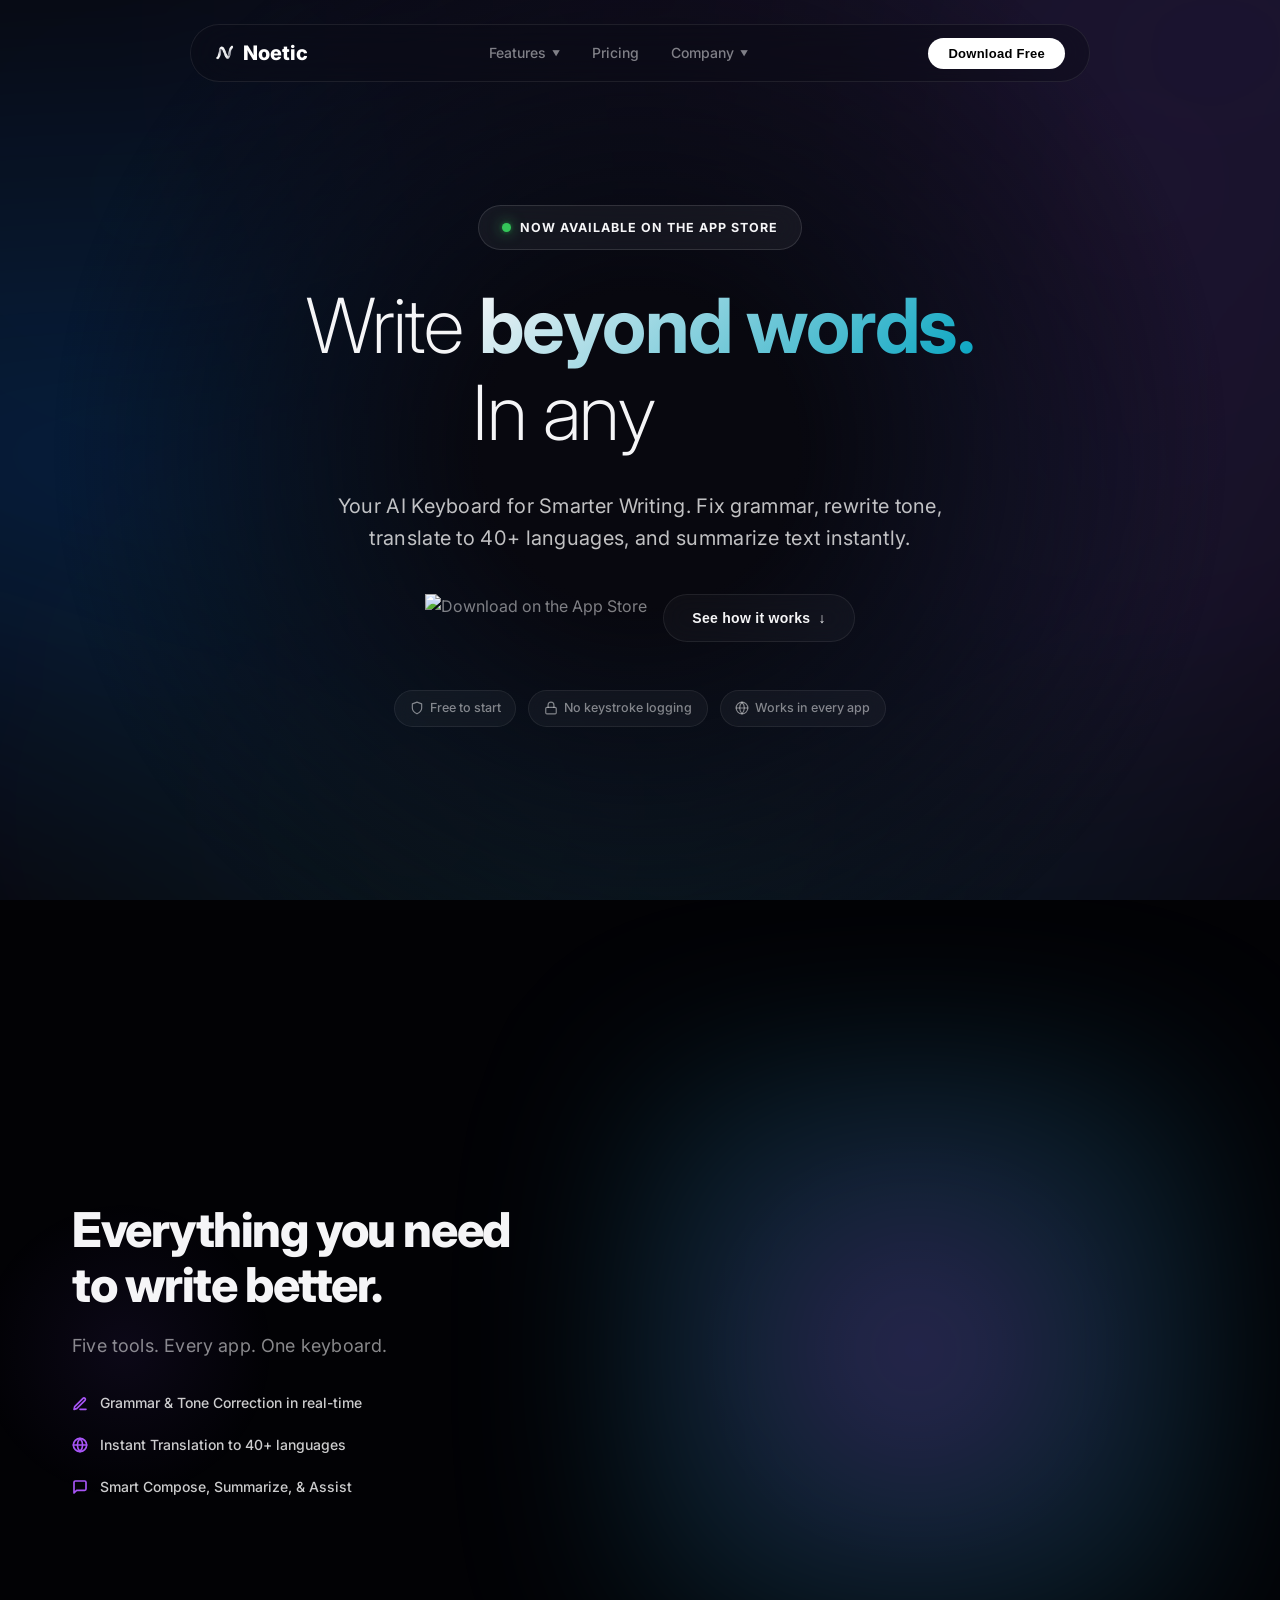
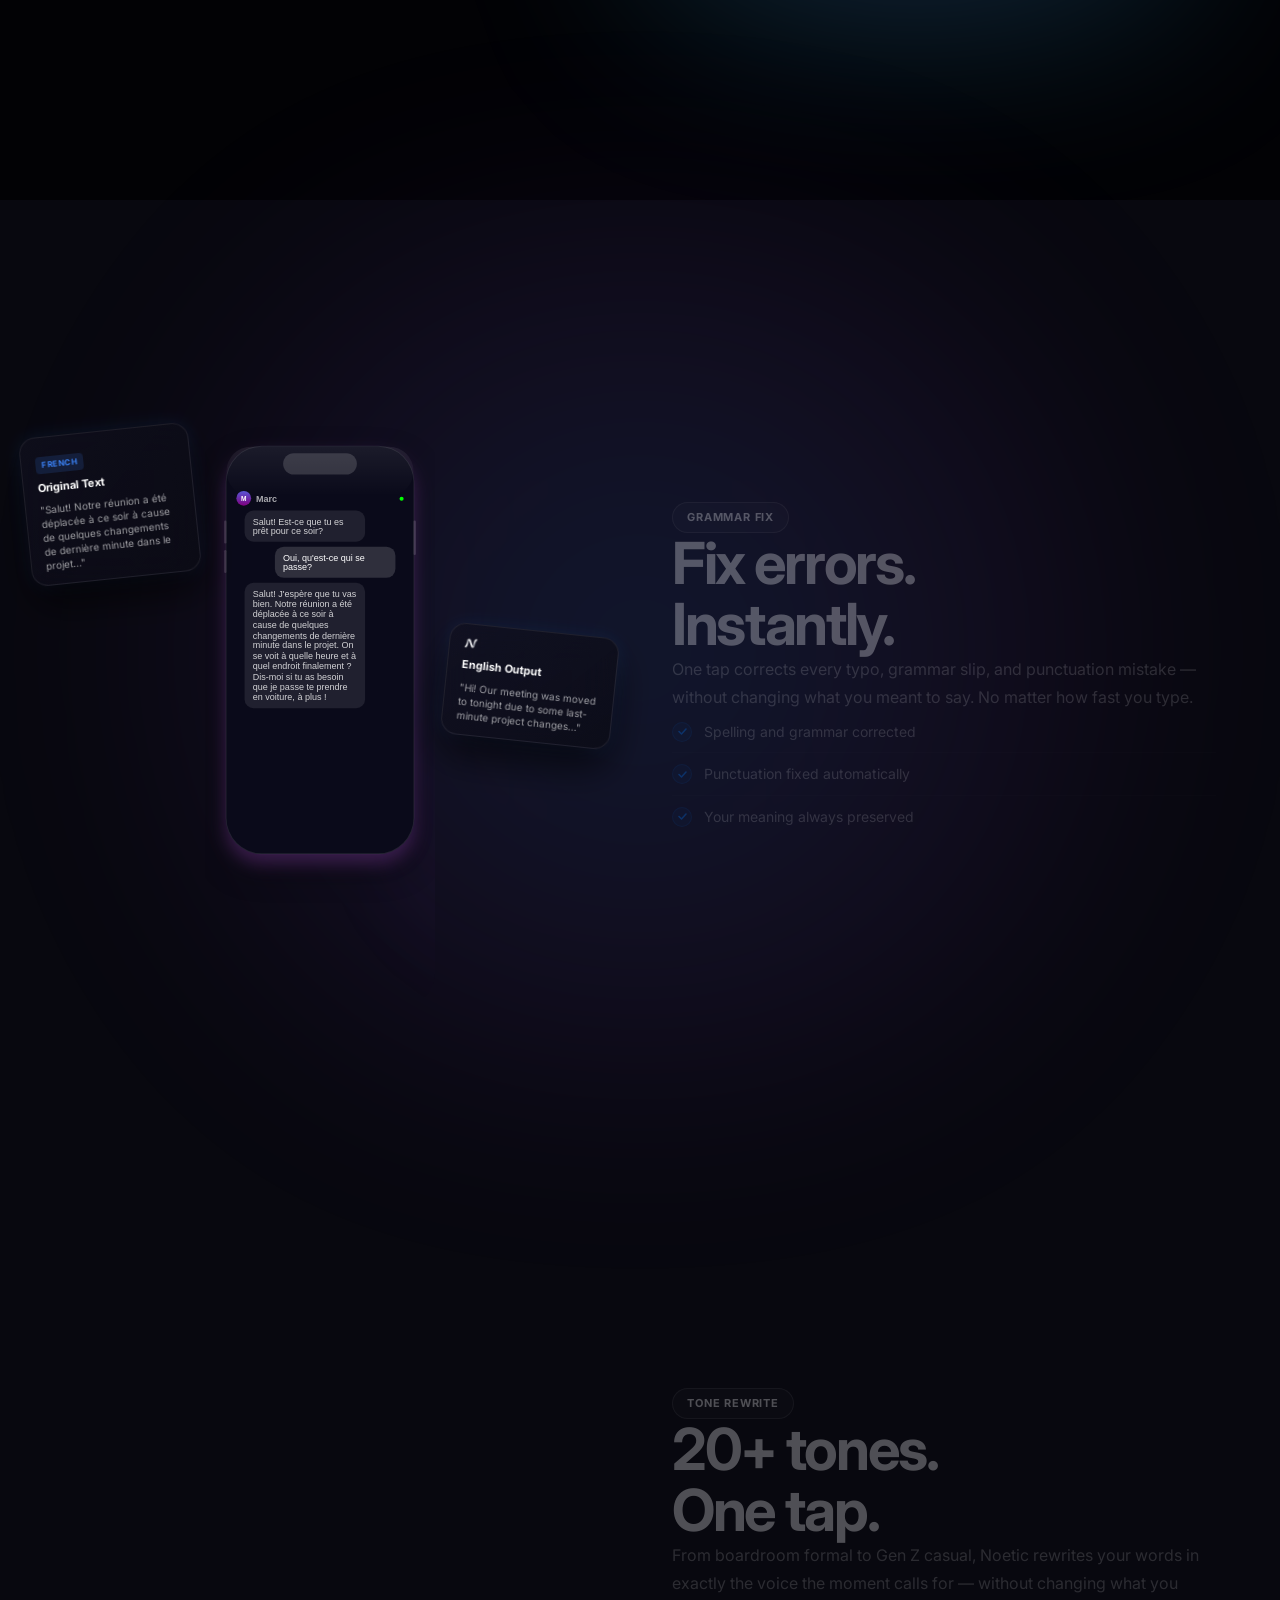
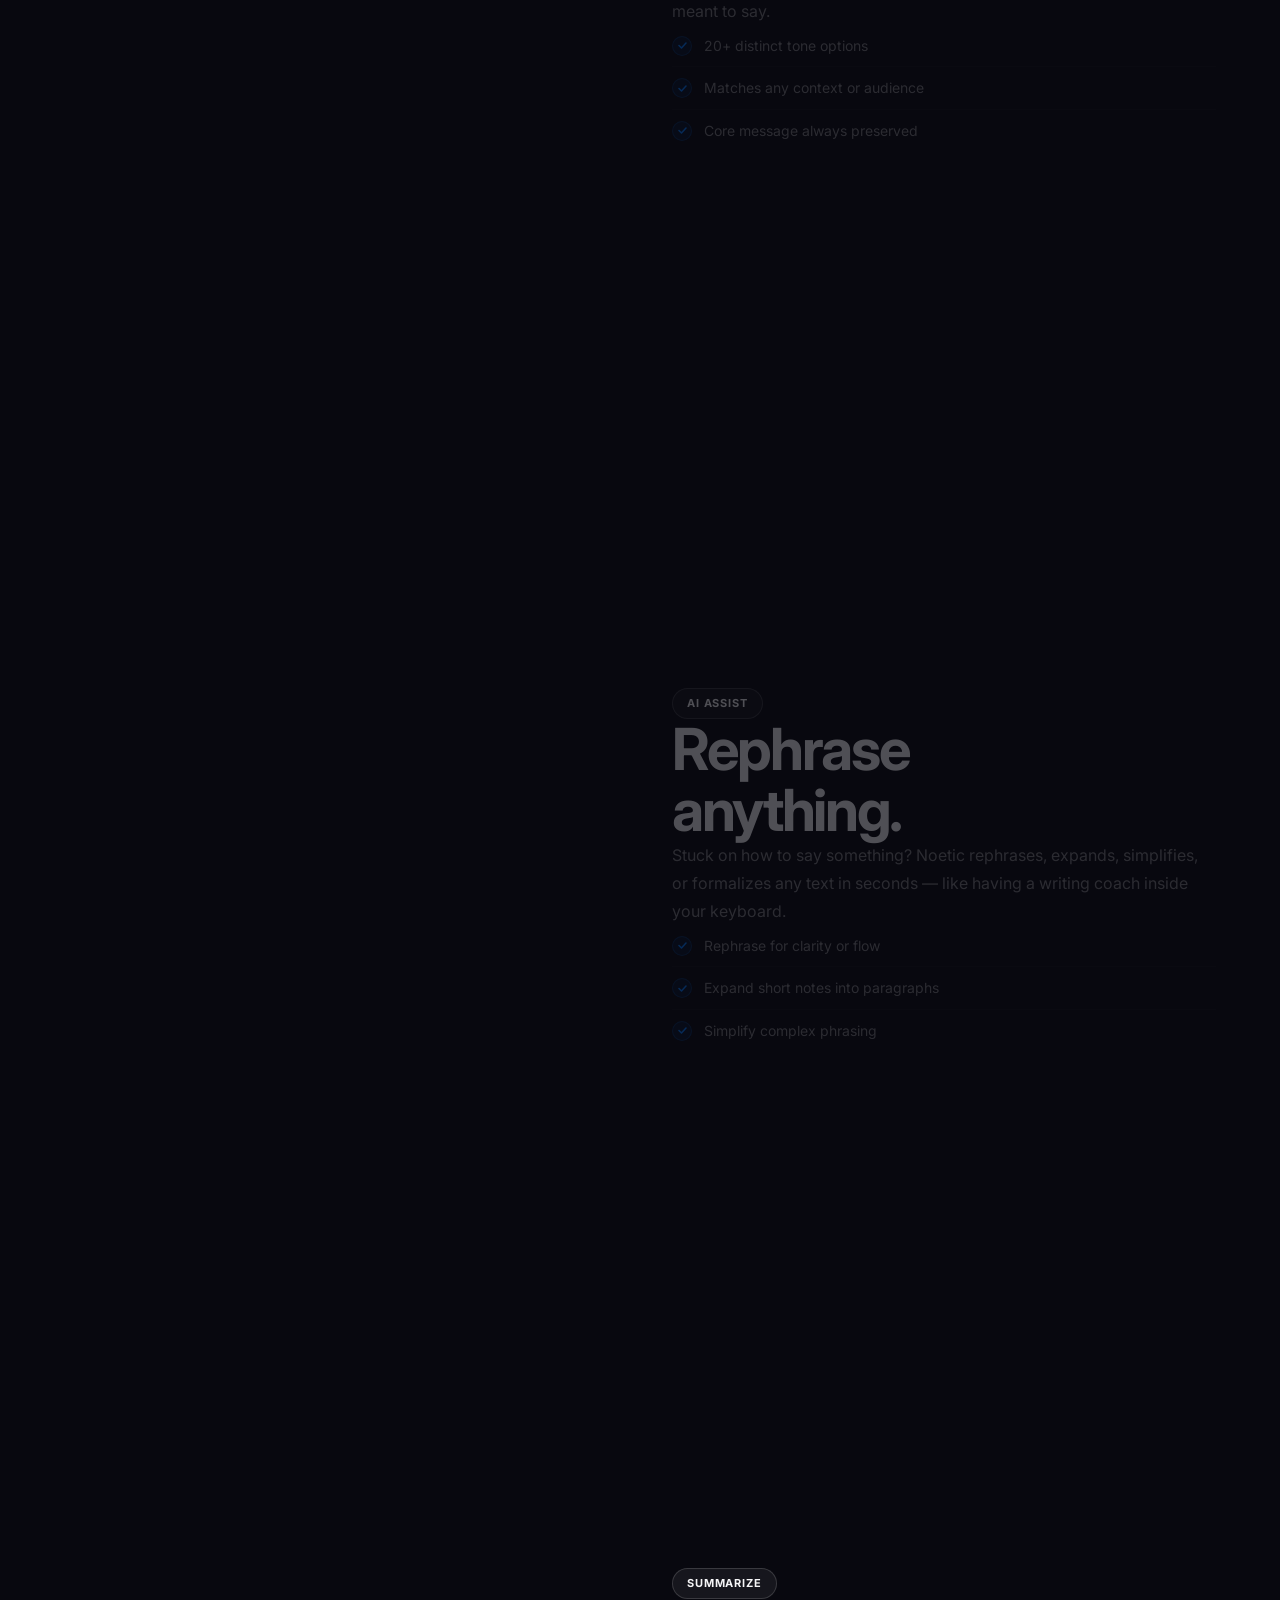
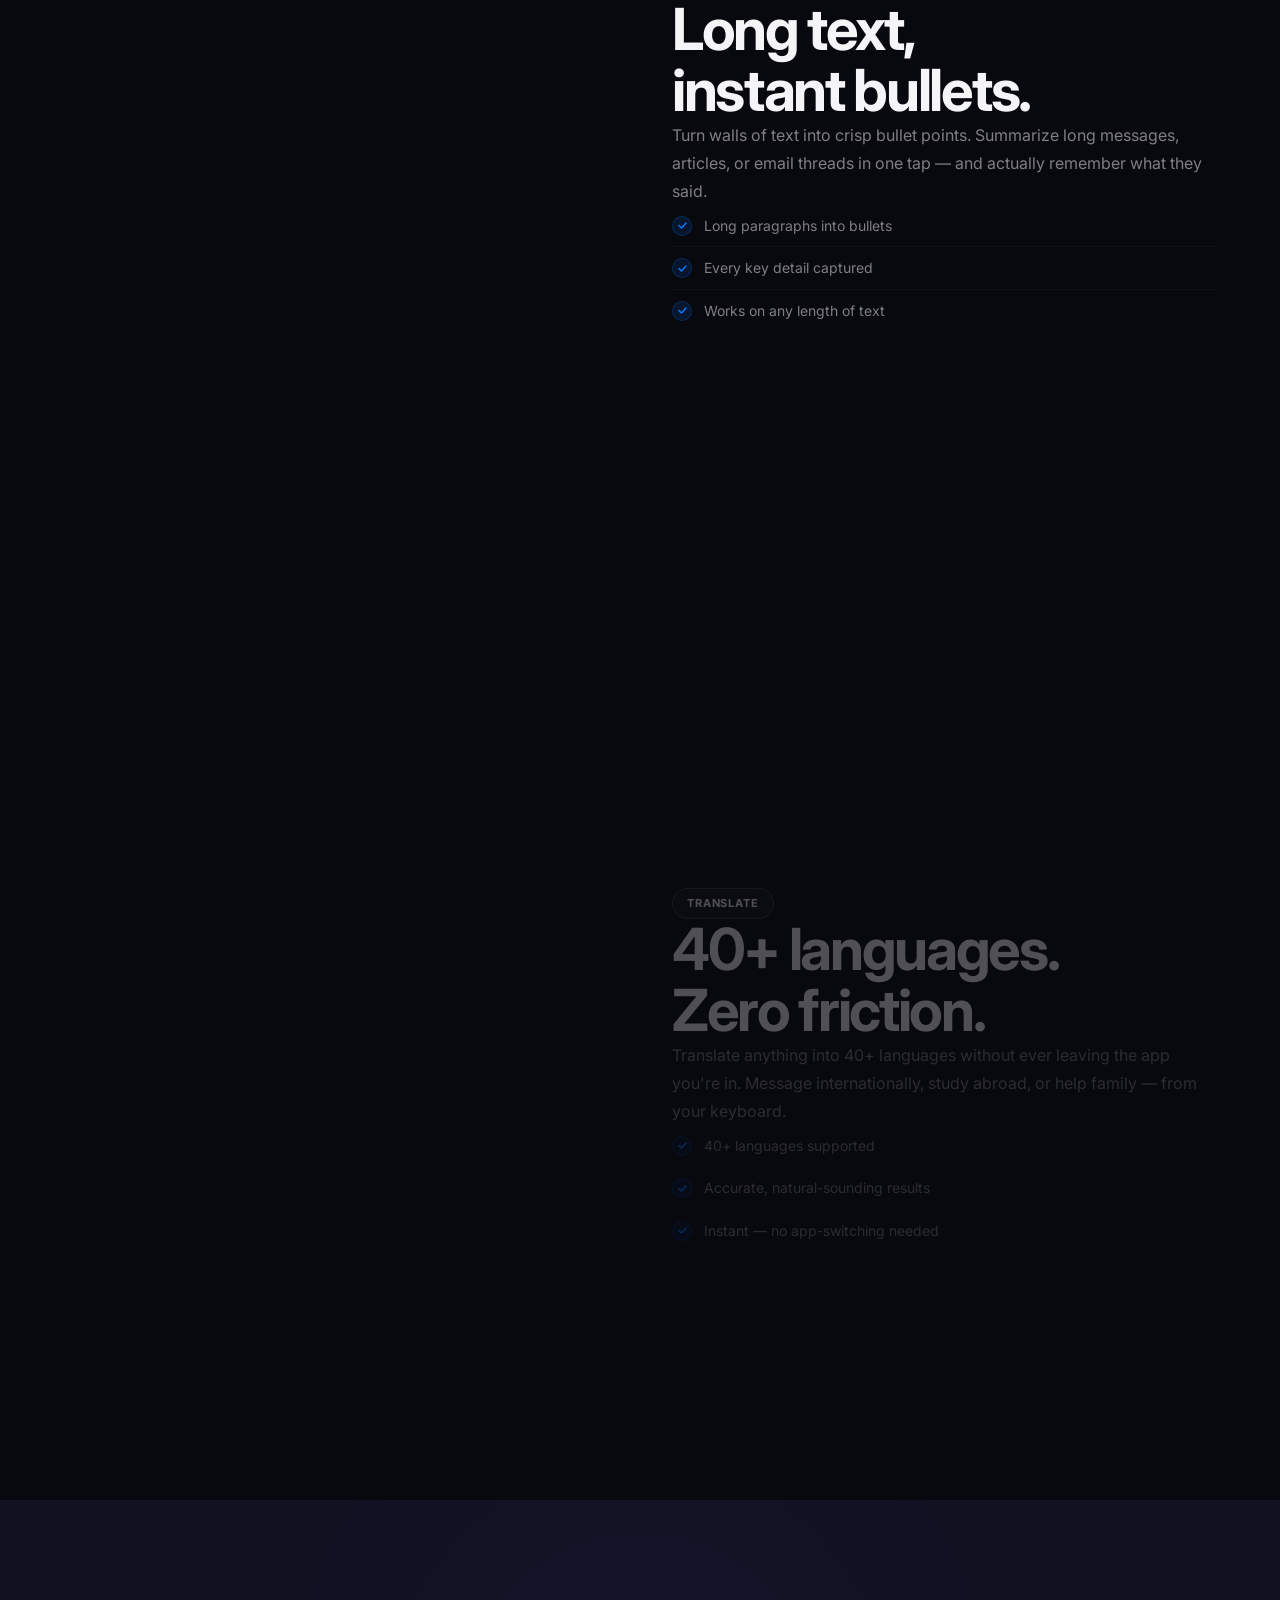
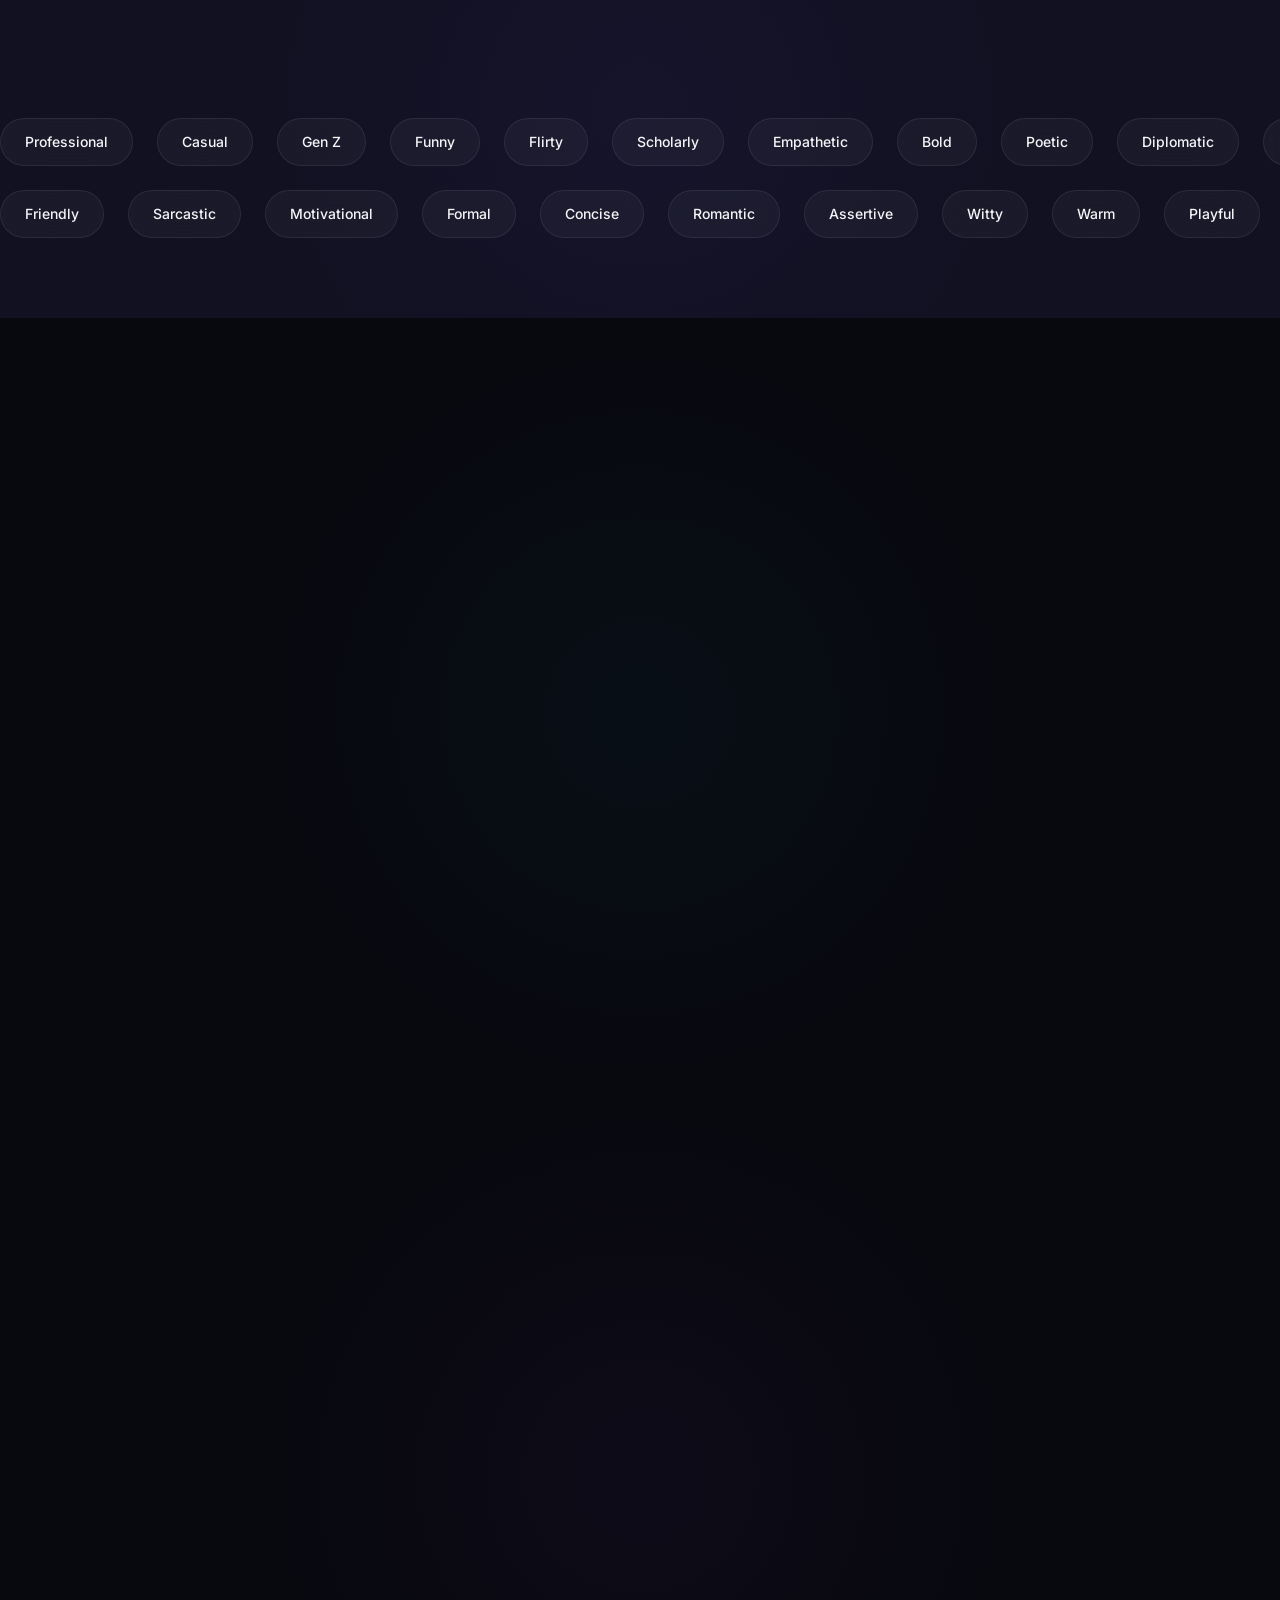
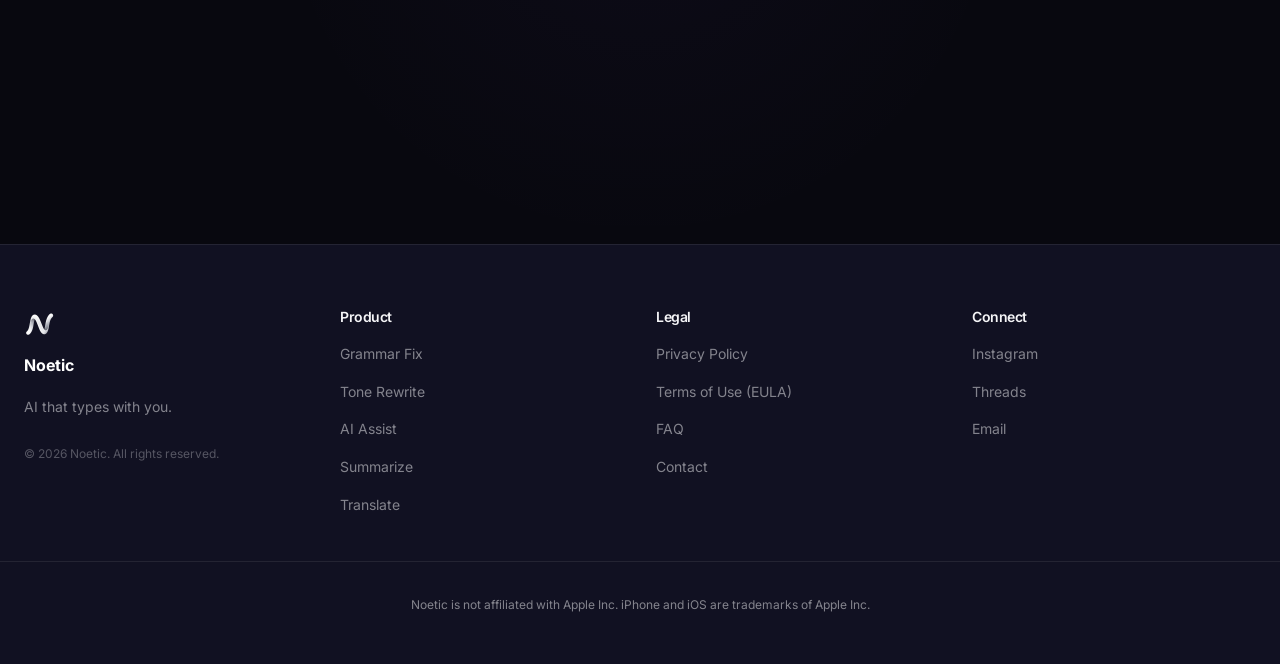
==== commit 2eab56f9: "fix: Change mobile showcase sticky panel from fixed to sticky to prevent overlapping hero/footer, an" ====
--- a/index.html
+++ b/index.html
@@ -20,7 +20,7 @@
   <link rel="preconnect" href="https://fonts.googleapis.com">
   <link rel="preconnect" href="https://fonts.gstatic.com" crossorigin>
   <link href="https://fonts.googleapis.com/css2?family=Inter:wght@100..900&family=Sora:wght@800&display=swap" rel="stylesheet">
-  <link rel="stylesheet" href="style.css?v=3">
+  <link rel="stylesheet" href="style.css?v=2.1">
 </head>
 <body>
 
--- a/style.css
+++ b/style.css
@@ -3553,6 +3553,82 @@
   }
 }
 
+@media (max-width: 767px) {
+  .pinned-showcase-container {
+    display: flex !important;
+    flex-direction: row !important;
+    position: relative;
+    width: 100% !important;
+  }
+
+  .showcase-sticky-panel {
+    position: sticky !important;
+    top: 0 !important;
+    align-self: flex-start !important;
+    width: 130px !important;
+    height: 100vh !important;
+    align-items: center !important;
+    justify-content: flex-end !important;
+    pointer-events: none !important;
+    z-index: 10 !important;
+    background: transparent !important;
+    overflow: visible !important;
+  }
+
+  .showcase-sticky-panel .premium-glass-frame-wrap {
+    transform: scale(0.48) !important;
+    transform-origin: right center !important;
+    margin-right: -28px !important; /* lets the phone stick out slightly from the right edge */
+  }
+
+  .showcase-scroll-column {
+    width: calc(100% - 130px) !important;
+  }
+
+  .showcase-text-block {
+    height: 100vh !important;
+    min-height: 100vh !important;
+    padding: 2rem 0.5rem 2rem 1.25rem !important;
+    display: flex !important;
+    flex-direction: column !important;
+    justify-content: center !important;
+    align-items: flex-start !important;
+  }
+
+  .showcase-text-inner {
+    transform: translateY(15px) !important;
+    width: 100% !important;
+  }
+
+  .showcase-text-inner h3 {
+    font-size: clamp(20px, 5vw, 26px) !important;
+    line-height: 1.25 !important;
+    margin-bottom: 0.75rem !important;
+  }
+
+  .showcase-text-inner p {
+    font-size: 13px !important;
+    line-height: 1.5 !important;
+    margin-bottom: 1rem !important;
+  }
+
+  .showcase-text-inner .feat-list li {
+    font-size: 12.5px !important;
+    margin-bottom: 0.4rem !important;
+  }
+
+  .showcase-iframe {
+    transform: translateX(100%) scale(0.9) !important;
+    opacity: 0 !important;
+    transition: transform 0.6s cubic-bezier(0.16, 1, 0.3, 1), opacity 0.6s ease !important;
+  }
+
+  .showcase-iframe.active {
+    transform: translateX(0) scale(1) !important;
+    opacity: 1 !important;
+  }
+}
+
 /* Releases scroll snap constraints dynamically */
 html.no-snap {
   scroll-snap-type: none !important;
